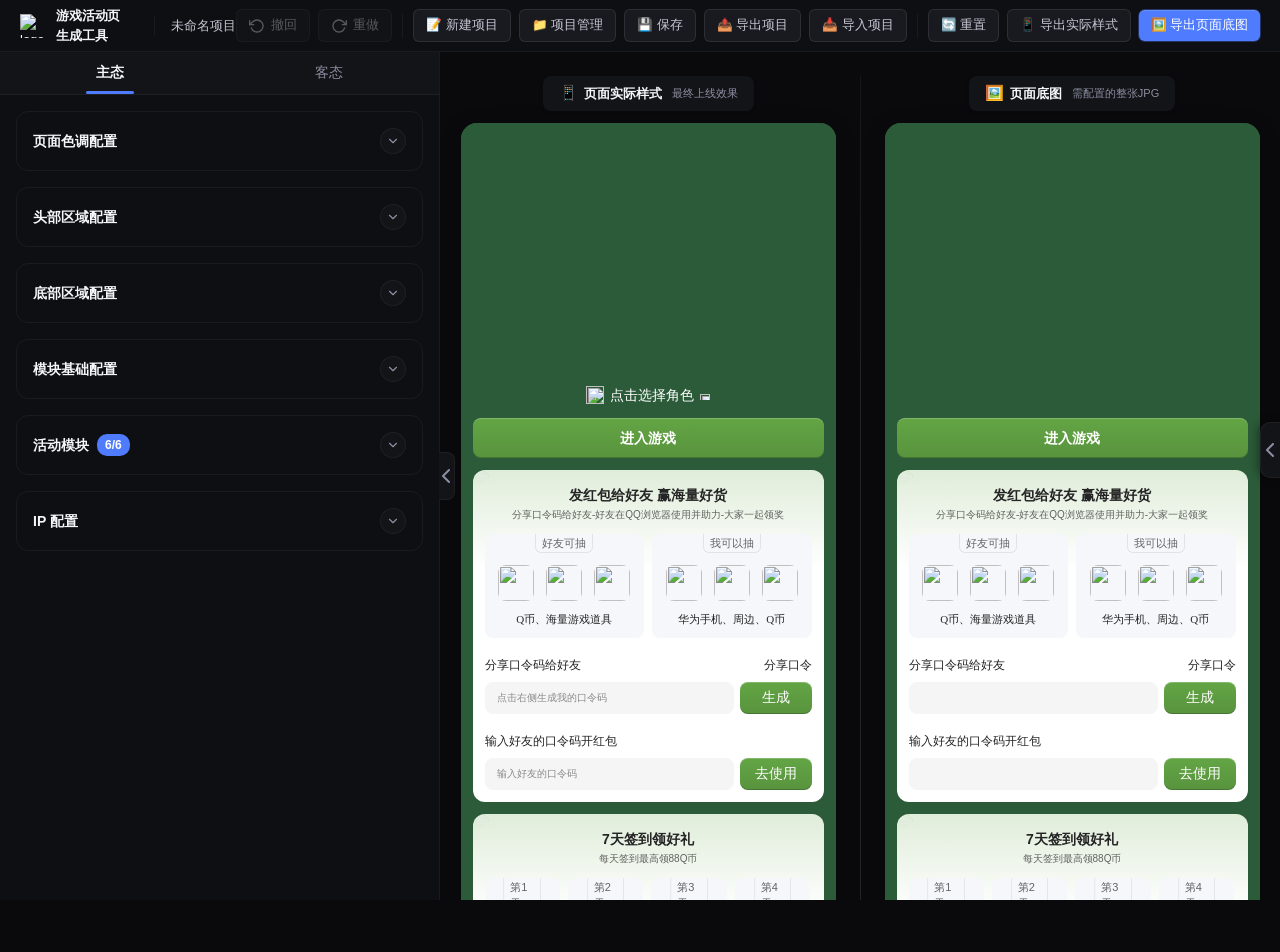
==== game-activity-page-tool/index.html @ 131a1813 "Update current version" ====
<!DOCTYPE html>
<html lang="zh-CN">
<head>
    <meta charset="UTF-8">
    <meta name="viewport" content="width=device-width, initial-scale=1.0">
    <!-- 禁止浏览器缓存 HTML，确保用户始终拿到最新版本 -->
    <meta http-equiv="Cache-Control" content="no-cache, no-store, must-revalidate">
    <meta http-equiv="Pragma" content="no-cache">
    <meta http-equiv="Expires" content="0">
    <title>游戏活动页生成工具</title>
    <script src="https://cdn.jsdelivr.net/npm/html2canvas@1.4.1/dist/html2canvas.min.js"></script>
    <script src="https://cdn.jsdelivr.net/npm/html-to-image@1.11.11/dist/html-to-image.js"></script>
    <style>
        :root {
            /* === SaaS Dark Admin (同 shenhe tool) === */
            --primary: #4F7CFF;
            --primary-dark: #4F7CFF;
            --primary-hover: #6B92FF;
            --primary-soft: rgba(79, 124, 255, 0.14);
            --primary-ring: rgba(79, 124, 255, 0.35);

            --bg-page: #0A0A0C;
            --bg-panel: #0E0F12;
            --bg-elev-1: #131418;
            --bg-elev-2: #191A20;
            --bg-page-inner: #0A0A0C;

            --border: rgba(255, 255, 255, 0.05);
            --border-strong: rgba(255, 255, 255, 0.09);

            --text-1: #F5F6FA;
            --text-2: #C5C7D3;
            --text-3: #8B8FA1;
            --text-4: #5B5F71;

            --card-bg: #F6F7FA;
            --header-h: 52px;
            --radius-card: 24px;
            --radius-btn: 6px;
            --radius-item: 8px;

            --danger: #F05D5D;
            --danger-soft: rgba(240, 93, 93, 0.12);
            --success: #3DCB7E;
            --success-soft: rgba(61, 203, 126, 0.12);

            --font-sans: "PingFang SC", -apple-system, BlinkMacSystemFont, "SF Pro SC", "Microsoft YaHei", sans-serif;
            --font-mono: "JetBrains Mono", "SF Mono", Menlo, monospace;

            /* 按钮通用双层内阴影（顶部高光 + 底部暗影，来自 Figma 设计规范） */
            --btn-inset-shadow: inset 0 2px 2px rgba(255,255,255,0.20), inset 0 -2px 2px rgba(0,0,0,0.20);

            color-scheme: dark;
        }
        * { margin:0; padding:0; box-sizing:border-box; }
        body {
            font-family: var(--font-sans);
            background: var(--bg-page);
            color: var(--text-1);
            overflow: hidden;
            height: 100vh;
            font-size: 13px;
            line-height: 1.5;
            -webkit-font-smoothing: antialiased;
            -moz-osx-font-smoothing: grayscale;
            font-feature-settings: "cv02","cv03","cv04","cv11";
        }

        /* ===== Header ===== */
        .header {
            height: var(--header-h);
            background: var(--bg-panel);
            border-bottom: 1px solid var(--border);
            display: flex; align-items: center; justify-content: space-between;
            padding: 0 20px;
            position: fixed; top:0; left:0; right:0; z-index:100;
        }
        .header-left { display:flex; align-items:center; gap:12px; }
        .header-logo {
            width:24px; height:24px;
            display:flex; align-items:center; justify-content:center;
        }
        .header-logo img { width:100%; height:100%; display:block; object-fit:contain; }
        .header-title { font-size:13px; font-weight:600; letter-spacing:-0.01em; }
        .header-right { display:flex; align-items:center; gap:8px; }
        .header-divider {
            width:1px; height:24px; background:var(--border); margin:0 2px;
        }
        .btn-icon svg { flex-shrink:0; }
        .btn:disabled, .btn[disabled] {
            opacity:.4; cursor:not-allowed; pointer-events:none;
        }

        .btn {
            display:inline-flex; align-items:center; justify-content:center; gap:6px;
            padding:7px 12px; border:none; border-radius:var(--radius-btn);
            font-size:12.5px; font-weight:500; cursor:pointer;
            transition: all .1s ease; font-family: inherit; white-space:nowrap;
        }
        .btn-outline {
            background:var(--bg-elev-2); border:1px solid var(--border-strong); color:var(--text-2);
        }
        .btn-outline:hover { border-color:rgba(255,255,255,0.15); color:var(--text-1); background:#1F2028; }
        .btn-primary {
            background:var(--primary); color:#fff;
            box-shadow: inset 0 1px 0 rgba(255,255,255,0.15), 0 0 0 1px var(--primary-ring);
        }
        .btn-primary:hover { background:var(--primary-hover); }
        .btn-primary:disabled { opacity:.5; cursor:not-allowed; }
        .btn-sm { padding:4px 10px; font-size:12px; }
        .btn-danger-text {
            background:none; border:none; color:var(--danger); cursor:pointer;
            padding:4px 8px; border-radius:4px; font-size:18px; line-height:1;
        }
        .btn-danger-text:hover { background:#fef0f0; }

        /* ===== 活动页按钮内阴影统一由 JS getBtnStyle(pc, h) 注入（按高度等比缩放） ===== */

        /* ===== Layout ===== */
        .main {
            display:flex;
            height: calc(100vh - var(--header-h));
            margin-top: var(--header-h);
        }

        /* ===== Left Panel ===== */
        .panel-left {
            width:440px; min-width:440px;
            background:var(--bg-panel);
            border-right:1px solid var(--border);
            overflow:visible; padding:0;
            display:flex; flex-direction:column;
            transition: width .3s ease, min-width .3s ease, opacity .3s ease;
            position: relative;
        }
        .panel-left.collapsed {
            width:0; min-width:0;
            overflow:hidden; opacity:0;
            border-right:none;
            padding:0;
        }
        .panel-left-toggle {
            position:absolute;
            top:50%;
            right:-16px;
            transform:translateY(-50%);
            width:16px; height:48px;
            background:var(--bg-elev-1);
            border:1px solid var(--border);
            border-left:none;
            border-radius:0 8px 8px 0;
            cursor:pointer;
            display:flex; align-items:center; justify-content:center;
            z-index:10;
            color:var(--text-3);
            font-size:12px;
            transition: all .2s;
            padding:0;
        }
        .panel-left-toggle:hover {
            background:var(--primary);
            color:#fff;
            border-color:var(--primary);
        }
        .panel-left-toggle svg {
            transition: transform .3s ease;
        }
        .panel-left-toggle-float {
            display:none;
            position:fixed;
            top:50%;
            left:0;
            transform:translateY(-50%);
            width:20px; height:56px;
            background:var(--bg-elev-1);
            border:1px solid var(--border);
            border-left:none;
            border-radius:0 10px 10px 0;
            cursor:pointer;
            align-items:center; justify-content:center;
            z-index:100;
            color:var(--text-3);
            font-size:13px;
            box-shadow: 2px 0 8px rgba(0,0,0,0.4);
            transition: all .2s;
            padding:0;
        }
        .panel-left-toggle-float:hover {
            background:var(--primary);
            color:#fff;
            border-color:var(--primary);
            width:24px;
        }


        .panel-left-body {
            padding:16px; display:flex; flex-direction:column; gap:16px;
            flex:1; overflow-y:auto;
        }

        /* ===== View Tab Bar (主态/客态切换) ===== */
        .view-tab-bar {
            display:flex;
            border-bottom:1px solid var(--border);
            background:var(--bg-elev-1);
            flex-shrink:0;
        }
        .view-tab {
            flex:1;
            padding:12px 0;
            text-align:center;
            font-size:14px;
            font-weight:500;
            color:var(--text-3);
            cursor:pointer;
            border:none;
            background:none;
            position:relative;
            transition:color .2s;
            font-family:inherit;
        }
        .view-tab:hover { color:var(--text-2); }
        .view-tab.active {
            color:var(--text-1);
            font-weight:600;
        }
        .view-tab.active::after {
            content:'';
            position:absolute;
            bottom:0; left:50%; transform:translateX(-50%);
            width:48px; height:3px;
            background:var(--primary);
            border-radius:2px;
        }

        .section {
            border:1px solid var(--border);
            border-radius:12px; padding:16px;
        }
        .section.collapsed .section-body {
            display:none;
        }
        .section.collapsed .section-title {
            margin-bottom:0;
        }
        .section-title {
            font-size:14px; font-weight:600; margin-bottom:12px;
            display:flex; align-items:center; gap:8px;
            cursor:pointer; user-select:none;
        }

        /* 子模块（在一个 section 内分隔多个功能块） */
        .sub-block {
            padding:12px 0;
            border-top:1px dashed var(--border);
        }
        .sub-block:first-child {
            padding-top:0;
            border-top:none;
        }
        .sub-block:last-child {
            padding-bottom:0;
        }
        .sub-block-title {
            font-size:12px; font-weight:600;
            color:var(--text-2);
            margin-bottom:10px;
            letter-spacing:.02em;
        }

        .section-collapse-btn {
            margin-left:auto;
            width:26px; height:26px;
            border:1px solid var(--border);
            border-radius:50%;
            background:var(--bg-elev-1);
            display:flex; align-items:center; justify-content:center;
            cursor:pointer;
            transition: all .2s;
            flex-shrink:0;
            color:var(--text-3);
            font-size:14px;
            line-height:1;
        }
        .section-collapse-btn:hover {
            border-color:var(--primary);
            color:var(--primary);
            background:var(--bg-elev-2);
        }
        .section-collapse-btn svg {
            width:14px; height:14px;
            transition: transform .2s;
            transform: rotate(180deg);
        }
        .section.collapsed .section-collapse-btn svg {
            transform: rotate(0deg);
        }
        .module-count {
            font-size:12px; background:var(--primary); color:#fff;
            padding:2px 8px; border-radius:10px;
        }

        /* Upload */
        .upload-area {
            border:2px dashed var(--border-strong); border-radius:10px;
            padding:28px; text-align:center; cursor:pointer;
            transition: all .2s; background:var(--bg-elev-1);
        }
        .upload-area:hover { border-color:var(--primary); background:var(--bg-elev-2); }
        .upload-area .upload-icon { font-size:36px; margin-bottom:8px; }
        .upload-area p { font-size:13px; color:var(--text-2); }
        .upload-area .hint { font-size:12px; color:var(--text-4); margin-top:4px; }

        .poster-preview-wrap {
            margin-top:10px; position:relative;
            border-radius:10px; overflow:hidden;
            border:1px solid var(--border);
        }
        .poster-preview-wrap canvas {
            display:block; width:100%; border-radius:10px;
            cursor:default;
        }
        .poster-preview-wrap canvas:active {
            cursor:default;
        }
        .poster-preview-wrap canvas.no-drag {
            cursor:default;
        }
        .poster-preview-actions {
            position:absolute; top:8px; right:8px;
            display:flex; gap:6px;
            z-index:2;
        }
        .poster-preview-actions button {
            width:28px; height:28px; border-radius:50%;
            border:none; cursor:pointer;
            display:flex; align-items:center; justify-content:center;
            font-size:14px; background:rgba(0,0,0,0.5); color:#fff;
            transition: background .2s;
        }
        .poster-preview-actions button:hover { background:rgba(0,0,0,0.7); }
        .poster-info-bar {
            display:flex; align-items:center; gap:8px;
            margin-top:8px; padding:6px 0;
        }
        .poster-info-bar .poster-name {
            flex:1; font-size:12px; color:var(--text-2);
            white-space:nowrap; overflow:hidden; text-overflow:ellipsis;
        }
        .poster-info-bar .poster-size {
            font-size:11px; color:var(--text-3); flex-shrink:0;
        }
        .poster-drag-hint {
            text-align:center; font-size:12px; color:var(--primary-dark);
            margin-top:8px; padding:6px 12px;
            display:flex; align-items:center; justify-content:center; gap:6px;
            background:var(--bg-elev-2);
            border:1px solid var(--border);
            border-radius:8px;
        }
        .poster-drag-hint .hint-icon {
            font-size:15px; opacity:0.8;
        }
        .poster-min-zoom-toast {
            position:absolute; left:50%; top:50%;
            transform:translate(-50%,-50%);
            background:rgba(0,0,0,0.65); color:#fff;
            font-size:12px; padding:6px 16px; border-radius:20px;
            pointer-events:none; z-index:10;
            opacity:0; transition:opacity .25s;
            white-space:nowrap;
        }
        .poster-min-zoom-toast.show {
            opacity:1;
        }

        /* Color */
        .color-row { display:flex; align-items:center; gap:10px; margin-bottom:10px; }
        .color-row:last-child { margin-bottom:0; }
        /* 恢复默认配色按钮 */
        .reset-color-btn {
            background:transparent; color:var(--text-3);
            border:1px solid var(--border); border-radius:6px;
            padding:4px 10px; font-size:11px; cursor:pointer;
            transition:all .15s;
        }
        .reset-color-btn:hover {
            background:var(--bg-elev-2); color:var(--text-1);
            border-color:var(--border-strong);
        }
        .color-row label { font-size:13px; color:var(--text-2); width:80px; flex-shrink:0; }
        .color-swatch {
            position:relative; width:32px; height:32px;
            border-radius:6px; overflow:hidden;
            border:1px solid var(--border); cursor:pointer; flex-shrink:0;
        }
        .color-swatch input[type="color"] {
            position:absolute; top:-4px; left:-4px;
            width:calc(100% + 8px); height:calc(100% + 8px);
            border:none; cursor:pointer;
        }
        .color-hex {
            flex:1; min-width:0; height:32px; border:1px solid var(--border);
            border-radius:6px; padding:0 10px; font-size:13px;
            color:var(--text-1); outline:none; transition: border-color .2s;
            font-family: monospace;
            background:var(--bg-elev-1);
        }
        .color-hex:focus { border-color:var(--primary); box-shadow: 0 0 0 3px var(--primary-ring); }

        /* Guest Logo Config */
        .g-logo-item {
            display:flex; align-items:center; gap:8px; padding:8px 10px;
            border:1px solid var(--border); border-radius:8px; margin-bottom:8px;
            background:var(--bg-elev-1); transition: border-color .2s;
        }
        .g-logo-item:hover { border-color:var(--primary); }
        .g-logo-item:last-child { margin-bottom:0; }
        .g-logo-thumb {
            width:60px; height:24px; object-fit:contain;
            border-radius:4px; cursor:pointer; flex-shrink:0;
        }
        .g-logo-name {
            flex:1; min-width:0; font-size:12px; color:var(--text-2);
            overflow:hidden; text-overflow:ellipsis; white-space:nowrap;
        }
        .g-logo-actions { display:flex; gap:4px; flex-shrink:0; }
        .g-logo-actions button {
            width:24px; height:24px; border:none; background:none; cursor:pointer;
            border-radius:4px; display:flex; align-items:center; justify-content:center;
            color:var(--text-3); font-size:14px; transition: background .15s, color .15s;
        }
        .g-logo-actions button:hover { background:var(--bg-elev-2); color:var(--text-1); }
        .g-logo-actions button.danger:hover { background:rgba(248,113,113,0.12); color:var(--danger); }

        /* Modules */
        .module-actions { display:flex; gap:8px; margin-bottom:12px; }
        .modules-section-list { display:flex; flex-direction:column; gap:12px; }
        .module-section {
            border:1px solid var(--border);
            border-radius:12px;
            padding:14px 16px;
            transition: box-shadow .2s, border-color .2s, opacity .2s, transform .15s;
            position:relative;
            background:var(--bg-elev-1);
        }
        .module-section:hover { border-color:var(--primary); }

        /* 预览区模块点击定位提示 */
        .preview-module-wrap {
            cursor:pointer;
            position:relative;
            transition: transform 0.25s ease, opacity 0.2s;
            border-radius:12px;
        }
        .preview-module-wrap:hover {
            transform: translateY(-2px);
        }
        .preview-module-wrap[draggable="true"] {
            cursor:grab;
        }
        .preview-module-wrap[draggable="true"]:active {
            cursor:grabbing;
        }
        .preview-module-wrap.pv-dragging {
            opacity:0.4;
            transform:scale(0.98);
        }
        .preview-module-wrap.pv-drag-over-top::before {
            content:'';
            position:absolute;
            top:-4px; left:12px; right:12px;
            height:3px;
            background:var(--primary);
            border-radius:2px;
            z-index:10;
        }
        .preview-module-wrap.pv-drag-over-bottom::after {
            content:'';
            position:absolute;
            bottom:-4px; left:12px; right:12px;
            height:3px;
            background:var(--primary);
            border-radius:2px;
            z-index:10;
        }

        /* 左侧模块高亮闪烁动画 */
        @keyframes module-highlight-flash {
            0% { box-shadow: 0 0 0 0 rgba(0,0,0,0.6); border-color: var(--primary); }
            25% { box-shadow: 0 0 12px 4px rgba(0,0,0,0.4); border-color: var(--primary); }
            50% { box-shadow: 0 0 0 0 rgba(0,0,0,0.1); border-color: var(--primary); }
            75% { box-shadow: 0 0 12px 4px rgba(0,0,0,0.4); border-color: var(--primary); }
            100% { box-shadow: 0 0 0 0 transparent; border-color: var(--border); }
        }
        .module-section.highlight-flash {
            animation: module-highlight-flash 1.2s ease-out;
        }
        .section.highlight-flash {
            animation: module-highlight-flash 1.2s ease-out;
        }
        .module-section.dragging {
            opacity:.6;
            box-shadow: 0 8px 24px rgba(0,0,0,.15);
            z-index:10;
        }
        .module-section.drag-over {
            border-color:var(--primary);
            box-shadow: 0 0 0 2px rgba(0,0,0,.2);
        }
        .module-section-header {
            display:flex; align-items:center; gap:10px;
            font-size:13px; user-select:none;
        }
        .module-drag-handle {
            cursor:grab; color:var(--text-4);
            display:flex; align-items:center; justify-content:center;
            width:20px; height:20px; flex-shrink:0;
            transition: color .2s;
        }
        .module-drag-handle:active { cursor:grabbing; }
        .module-drag-handle:hover { color:var(--text-2); }
        /* 模块操作按钮（复制/删除） */
        .module-action-btn {
            width:22px; height:22px; padding:0; flex-shrink:0;
            display:flex; align-items:center; justify-content:center;
            background:transparent; border:1px solid transparent; border-radius:4px;
            color:var(--text-3); cursor:pointer; transition:all .15s;
        }
        .module-action-btn:hover { background:var(--bg-elev-2); color:var(--text-1); border-color:var(--border-strong); }
        .module-action-btn.danger:hover { background:rgba(239, 68, 68, 0.15); color:#ef4444; border-color:rgba(239, 68, 68, 0.3); }
        .module-section-header input[type="checkbox"] { -webkit-appearance:none; appearance:none; width:16px; height:16px; border:2px solid var(--border-strong); border-radius:4px; cursor:pointer; flex-shrink:0; position:relative; background:var(--bg-elev-1); transition:all .2s; }
        .module-section-header input[type="checkbox"]:checked { background:var(--primary); border-color:var(--primary); }
        .module-section-header input[type="checkbox"]:checked::after { content:''; position:absolute; left:50%; top:45%; width:4px; height:8px; border:solid #fff; border-width:0 2px 2px 0; transform:translate(-50%,-50%) rotate(45deg); }
        .module-section-header .module-info { flex:1; min-width:0; }
        .module-section-header .module-name { font-weight:500; }
        .module-section-header .module-desc { font-size:11px; color:var(--text-3); margin-top:2px; }
        .module-detail-toggle {
            width:28px; height:28px; border:1px solid var(--border);
            border-radius:50%; background:var(--bg-elev-1); display:flex;
            align-items:center; justify-content:center; cursor:pointer;
            transition:all .2s; flex-shrink:0; color:var(--text-3);
        }
        .module-detail-toggle:hover { border-color:var(--primary); color:var(--primary); background:var(--bg-elev-2); }
        .module-detail-toggle svg { width:14px; height:14px; transition:transform .2s; }
        .module-section.detail-expanded .module-detail-toggle svg { transform:rotate(180deg); }
        .module-detail-toggle.active { border-color:var(--primary); color:var(--primary); }
        .module-detail-body {
            display:none; margin-top:12px; padding-top:12px;
            border-top:1px dashed var(--border);
        }
        .module-section.detail-expanded .module-detail-body { display:block; }
        .module-detail-body .detail-sub-section { margin-bottom:14px; }
        .module-detail-body .detail-sub-section:last-child { margin-bottom:0; }
        .module-detail-body .detail-sub-title {
            font-size:12px; font-weight:600; color:var(--text-2);
            margin-bottom:8px; display:flex; align-items:center; gap:6px;
        }
        .module-detail-body .detail-sub-title::before {
            content:''; width:3px; height:12px; border-radius:2px; background:var(--primary);
        }

        /* ===== Center Preview ===== */
        .panel-center {
            flex:1; overflow:auto; padding:24px 24px 120px;
            display:flex; justify-content:center; align-items:flex-start;
            background: var(--bg-page);
        }
        /* ===== 拖拽放置区 ===== */
        .preview-drop-zone {
            position:absolute;
            inset:0;
            z-index:20;
            display:flex;
            align-items:center;
            justify-content:center;
            background:rgba(59,130,246,0.06);
            transition: background .2s;
        }
        .preview-drop-zone.drop-active {
            background:rgba(59,130,246,0.12);
        }
        .drop-zone-inner {
            display:flex;
            flex-direction:column;
            align-items:center;
            gap:8px;
            padding:28px 48px;
            border:2px dashed rgba(59,130,246,0.4);
            border-radius:16px;
            background:rgba(59,130,246,0.08);
            transition: all .2s;
        }
        .preview-drop-zone.drop-active .drop-zone-inner {
            border-color:var(--primary);
            background:rgba(59,130,246,0.15);
            transform:scale(1.02);
        }
        .drop-zone-icon {
            width:40px;
            height:40px;
            border-radius:50%;
            background:var(--primary);
            color:#fff;
            display:flex;
            align-items:center;
            justify-content:center;
            font-size:20px;
            font-weight:600;
        }
        .drop-zone-text {
            font-size:13px;
            color:var(--primary);
            font-weight:500;
        }

        .preview-dual {
            display:flex; gap:0; align-items:flex-start;
        }
        .preview-column {
            display:flex; flex-direction:column; align-items:center;
        }
        .preview-column-label {
            font-size:13px; font-weight:600; color:var(--text-1);
            margin-bottom:12px;
            display:flex; align-items:center; gap:6px;
            padding:6px 16px;
            background:var(--bg-elev-1);
            border-radius:8px;
            box-shadow: 0 1px 4px rgba(0,0,0,0.06);
            position:sticky; top:0; z-index:10;
        }
        .preview-column-label .label-icon { font-size:15px; }
        .preview-column-label .label-sub {
            font-size:11px; color:var(--text-3); font-weight:400;
            margin-left:4px;
        }
        .preview-divider {
            width:1px;
            background: var(--border);
            align-self:stretch;
            margin:0 24px;
            min-height:200px;
            position:relative;
        }
        .preview-divider::after {
            content:''; position:absolute; top:0; bottom:0; left:0;
            width:1px;
            background: linear-gradient(180deg, transparent 0%, var(--border) 10%, var(--border) 90%, transparent 100%);
        }
        .preview-container {
            width:375px; border-radius:16px; overflow:hidden;
            box-shadow: 0 4px 24px rgba(0,0,0,0.12);
        }
        .preview-container img.poster-img { display:block; width:100%; }

        /* 底图中的占位区域（选择角色） */
        .m-role-placeholder {
            margin-bottom:8px;
        }
        .m-role-placeholder-inner {
            border:1.5px dashed rgba(255,255,255,0.35);
            border-radius:8px;
            padding:14px 12px;
            text-align:center;
            position:relative;
        }
        .m-role-placeholder-inner .ph-label {
            font-size:11px; color:rgba(255,255,255,0.5);
            display:flex; align-items:center; justify-content:center; gap:4px;
        }
        .m-role-placeholder-inner .ph-label .ph-icon {
            font-size:13px;
        }

        /* ===== Module Render Styles (based on Figma 750px -> 375px = 50%) ===== */
        .m-card {
            margin: 0 12px 12px;
            background: #fff;
            border-radius: 12px;
            overflow: hidden;
            padding: 18px 12px;
            position: relative;
        }
        .m-card::before {
            content: '';
            position: absolute;
            top: 0; left: 0; right: 0;
            height: 160px;
            background: linear-gradient(180deg, var(--m-card-gradient, rgba(45,176,178,0.20)) 0%, transparent 100%);
            border-radius: 12px 12px 0 0;
            pointer-events: none;
            z-index: 0;
        }
        .m-card > * {
            position: relative;
            z-index: 1;
        }
        .m-card-header {
            text-align:center; margin-bottom:12px;
        }
        .m-card-title {
            font-size:14px; font-weight:600; color:var(--text-1);
            font-family:PingFang SC,sans-serif;
            display:inline-flex; align-items:center; gap:6px;
        }
        .m-card-subtitle {
            font-size:10px; color:var(--text-2); margin-top:4px;
            display:flex; align-items:center; justify-content:center; gap:4px;
        }

        /* Prize grid row */
        .prize-row {
            display:flex; gap:8px; margin-bottom:8px; align-items:stretch;
        }
        .prize-box {
            flex:1;
            background: var(--card-bg);
            border-radius:8px;
            padding:10px 6px;
            padding-top:24px;
            text-align:center;
            position:relative;
            overflow:hidden;
            display:flex;
            flex-direction:column;
            justify-content:space-between;
        }
        .prize-box .tag {
            font-size:11px; color:var(--text-2);
            background: var(--card-bg);
            border-left: 1px solid rgba(0,0,0,0.08);
            border-right: 1px solid rgba(0,0,0,0.08);
            border-bottom: 1px solid rgba(0,0,0,0.08);
            border-top:none;
            border-bottom-left-radius:6px;
            border-bottom-right-radius:6px;
            padding:1px 8px;
            display:inline-block;
            position:absolute;
            top:0;
            left:50%;
            transform:translateX(-50%);
            z-index:1;
            white-space:nowrap;
        }
        .prize-box img {
            width:36px; height:36px;
            object-fit:contain;
            border-radius:8px;
            margin:4px auto;
            display:block;
        }
        .prize-box .prize-name {
            font-size:11px; color:var(--text-1);
            margin-top:4px;
        }
        .prize-box .prize-count {
            font-size:11px; color:var(--text-4);
        }

        /* Buttons in preview */
        .m-btn-primary {
            display:block;
            width:175px; height:40px;
            margin:12px auto 0;
            background: var(--primary);
            border:none;
            border-radius:8px;
            color:#fff;
            font-size:14px;
            font-weight:500;
            text-align:center;
            line-height:40px;
        }
        .m-btn-sm {
            display:inline-block;
            padding:7px 16px;
            background: var(--primary);
            border-radius:8px;
            color:#fff;
            font-size:14px;
            text-align:center;
        }
        .m-btn-disabled {
            opacity:0.3;
        }


        .task-count-input,
        .task-count-input:focus {
            box-shadow:none !important;
            outline:none !important;
            appearance:textfield !important;
            -webkit-appearance:none !important;
            -moz-appearance:textfield !important;
        }
        .task-count-input::-webkit-outer-spin-button,
        .task-count-input::-webkit-inner-spin-button {
            -webkit-appearance:none !important;
            margin:0 !important;
        }

        /* Input box style */
        .m-input-box {
            background:#F5F5F5;
            border-radius:8px;
            padding:14px;
            text-align:center;
            font-size:11px;
            color:var(--text-3);
            margin: 8px 0;
        }

        /* Divider */
        .m-divider {
            height:1px;
            background:rgba(0,0,0,0.08);
            margin:14px 0;
        }
        .m-section-label {
            display:flex; align-items:center; justify-content:center; gap:8px;
            font-size:11px; color:var(--text-1); margin:10px 0;
        }
        .m-section-label .line {
            width:16px; height:1px;
            background: rgba(0,0,0,0.44);
        }

        /* 通行证深色模块 */
        .m-card-dark {
            margin: 0 12px 12px;
            border-radius: 12px;
            overflow: hidden;
            height: 240px;
            box-sizing: border-box;
            position: relative;
        }
        .m-card-dark.m-card-dark-full {
            height: auto;
            padding-bottom: 12px;
        }
        .m-card-dark .m-card-header {
            text-align: center;
            padding-top: 18px;
            margin-bottom: 0;
        }
        .m-card-dark .m-card-title {
            font-size:14px; font-weight:600;
            font-family:PingFang SC,sans-serif;
            color: #fff;
            display:inline-flex; align-items:center; gap:6px;
        }
        .m-card-dark .m-card-subtitle {
            font-size:10px; color:rgba(255,255,255,0.60); margin-top:2px;
            display:flex; align-items:center; justify-content:center; gap:4px;
        }

        /* 通行证积分行 */
        .assist-score-row {
            display:flex; align-items:center; gap:4px;
            padding:12px 12px 0;
        }
        .assist-score-badge {
            width:14px; height:14px; position:relative; flex-shrink:0;
        }
        .assist-score-badge .assist-badge-bg {
            position:absolute; left:0; top:0; width:100%; height:100%;
        }
        .assist-score-badge .assist-badge-inner {
            position:absolute; left:10%; top:10%; width:80%; height:80%;
        }
        .assist-score-badge .assist-badge-text {
            position:absolute; left:50%; top:50%; transform:translate(-50%,-50%);
            font-size:6px; font-weight:400; font-family:MFYuanHei,PingFang SC,sans-serif;
            background:linear-gradient(180deg,rgba(255,107,0,1) 0%,rgba(255,163,25,1) 100%);
            -webkit-background-clip:text; -webkit-text-fill-color:transparent;
        }
        .assist-score-text {
            font-size:12px; color:#fff; font-family:PingFang SC,sans-serif;
        }

        /* 通行证奖品横向滚动区 */
        .assist-rewards-scroll {
            position:relative;
            padding:10px 12px 0;
            overflow:hidden;
        }
        .assist-rewards-track {
            display:flex; gap:4px;
            overflow-x:auto;
            padding-bottom:4px;
            -ms-overflow-style:none;
            scrollbar-width:none;
        }
        .assist-rewards-track::-webkit-scrollbar { display:none; }

        .assist-rewards-fade {
            position:absolute; right:12px; top:10px; bottom:4px; width:43px;
            background:linear-gradient(270deg,rgba(0,0,0,0.30) 0%,rgba(0,0,0,0) 100%);
            pointer-events:none;
        }

        /* 通行证奖品卡片 */
        .assist-reward-card {
            flex:0 0 72px; width:72px;
            background:rgba(255,255,255,0.10);
            border-radius:8px; overflow:hidden;
            display:flex; flex-direction:column; align-items:center;
            padding:8px 6px;
            box-sizing:border-box;
            position:relative;
        }
        .assist-reward-points {
            font-size:14px; font-family:PingFang SC,sans-serif;
            color:#fff; text-align:center; width:100%;
            white-space:nowrap; overflow:hidden; text-overflow:ellipsis;
        }
        .assist-reward-icon {
            width:36px; height:36px; margin:6px 0 2px;
        }
        .assist-reward-icon img {
            width:100%; height:100%; object-fit:contain;
            background:rgba(255,255,255,0.20); border-radius:8px;
        }
        .assist-reward-name {
            font-size:12px; color:#fff; text-align:center;
            width:100%; white-space:nowrap; overflow:hidden; text-overflow:ellipsis;
            margin-bottom:6px;
        }
        .assist-reward-btn {
            width:60px; height:32px;
            background:rgba(255,255,255,0.08);
            border-radius:32px;
            display:flex; align-items:center; justify-content:center;
            font-size:14px; font-family:PingFang SC,sans-serif;
        }

        /* 金色终极大礼包 */
        .assist-reward-gold {
            background:linear-gradient(135deg,#D8AC7B 0%,#FACC99 100%);
            outline:1px solid;
            outline-color:rgba(246,192,132,0.5);
            outline-offset:-1px;
        }
        .assist-reward-gold .assist-reward-icon img {
            background:rgba(255,255,255,0.20);
            border:1px solid rgba(246,192,132,0.5);
        }
        .assist-reward-gold-shine {
            position:absolute; top:-47px; left:-22px;
            width:12px; height:64px;
            transform:rotate(30deg);
            background:linear-gradient(180deg,rgba(255,255,255,0.40) 0%,rgba(255,255,255,0) 100%);
            border-radius:9999px; filter:blur(2px);
            opacity:0.9;
        }

        /* 通行证带任务模式 - 任务行区域 */
        .assist-task-section {
            padding:0 12px;
            margin-top:10px;
        }
        .assist-task-section-title {
            font-size:17px; font-weight:500; color:#fff;
            font-family:PingFang SC,sans-serif;
            margin-bottom:6px;
        }
        .assist-task-row {
            display:flex; align-items:center; justify-content:space-between;
            padding:6px 0;
        }
        .assist-task-info {
            flex:1; min-width:0;
        }
        .assist-task-name {
            font-size:14px; color:#fff; font-family:PingFang SC,sans-serif;
            white-space:nowrap; overflow:hidden; text-overflow:ellipsis;
        }
        .assist-task-reward {
            font-size:12px; color:rgba(255,255,255,0.60); margin-top:2px;
            font-family:PingFang SC,sans-serif;
        }
        .assist-task-btn {
            flex-shrink:0; margin-left:8px;
            width:76px; height:28px;
            background:rgba(255,255,255,0.08);
            border-radius:28px;
            display:flex; align-items:center; justify-content:center;
            font-size:12px; color:#fff; font-family:PingFang SC,sans-serif;
        }
        .assist-more-tasks {
            display:flex; align-items:center; justify-content:center; gap:2px;
            padding:6px 0 2px;
            font-size:12px; color:#fff; font-family:PingFang SC,sans-serif;
        }
        .assist-more-tasks svg {
            width:12px; height:12px;
        }

        /* Sign-in grid */
        .sign-grid {
            display:grid;
            grid-template-columns: repeat(4, 1fr);
            gap:8px;
        }
        .sign-grid .sign-day-big {
            grid-column: span 2;
        }
        .sign-item {
            background:var(--card-bg);
            border-radius:8px;
            padding:0 6px 8px;
            text-align:center;
            position:relative;
            overflow:hidden;
            display:flex;
            flex-direction:column;
            align-items:center;
        }
        .sign-item .day-tag {
            font-size:11px; color:var(--text-2);
            background: var(--card-bg);
            border: 1px solid rgba(0,0,0,0.08);
            border-top:none;
            border-radius: 0 0 6px 6px;
            padding:1px 8px;
            margin:0;
            line-height:15px;
        }
        .sign-item img { width:36px; height:36px; border-radius:8px; display:block; margin:2px auto; object-fit:contain; }
        .sign-item .sign-name { font-size:11px; color:var(--text-1); margin-top:2px; }

        /* Daily lottery prize grid */
        .lottery-grid {
            display:flex;
            flex-wrap:wrap;
            justify-content:center;
            gap:10px;
            padding: 12px;
            background:var(--card-bg);
            border-radius:8px;
            margin-bottom:8px;
        }
        .lottery-item {
            text-align:center;
            width: 30%;
            box-sizing:border-box;
        }
        .lottery-item img { width:36px; height:36px; border-radius:8px; display:block; margin:0 auto 4px; object-fit:contain; }
        .lottery-item .l-name { font-size:11px; color:var(--text-1); }
        .lottery-item .l-count { font-size:11px; color:var(--text-4); }

        /* Bonus daily bar */
        .daily-bar {
            display:flex; align-items:center; justify-content:space-between;
            background:var(--card-bg);
            border-radius:8px;
            padding:10px 12px;
            margin-bottom:8px;
        }
        .daily-bar span { font-size:12px; color:var(--text-1); }

        /* More benefits row */
        .benefit-row {
            display:flex; gap:10px;
        }
        .benefit-card {
            flex:1;
            background:var(--card-bg);
            border-radius:10px;
            padding:0 10px 14px;
            text-align:center;
            position:relative;
            overflow:hidden;
            display:flex;
            flex-direction:column;
            align-items:center;
        }
        .benefit-card .b-tag {
            font-size:11px; color:var(--text-2);
            background: var(--card-bg);
            border: 1px solid rgba(0,0,0,0.08);
            border-top:none;
            border-radius: 0 0 8px 8px;
            padding:2px 14px;
            display:inline-block;
            margin-bottom:12px;
        }
        .benefit-card .b-icons {
            display:flex; align-items:flex-end; justify-content:center; gap:6px;
            margin-bottom:14px;
            min-height:44px;
            padding:0 4px;
        }
        .benefit-card .b-icons img { width:44px; height:44px; border-radius:6px; object-fit:contain; }
        .benefit-card .b-btn {
            display:block;
            width:85%;
            padding:10px 0;
            border-radius:10px;
            font-size:13px;
            text-align:center;
            color:#fff;
            margin:0 auto;
        }

        /*
         * 抽奖组件模块（深色）
         * 设计稿基准：702×1046，预览区 375px
         * 缩放比 S = 375/702 = 0.5342
         * 设计稿内 padding = 24px → 24*S ≈ 13px
         * 格子 202px → 202*S ≈ 108px, gap 24px → 13px
         * 图标容器 100px → 53px, 图标 72px → 38px
         * 按钮 80px → 43px, 圆角 80 → 43
         */
        .m-card-draw {
            border-radius:13px; /* 24*S */
            margin:0 12px 12px;
            position:relative;
            overflow:hidden;
        }
        /* 标题区 - 设计稿 top:36px，标题28px，副标题20px */
        .m-card-draw .draw-header {
            text-align:center;
            padding:19px 13px 0; /* 36*S ≈ 19 */
        }
        .m-card-draw .draw-title {
            font-size:15px; /* 28*S ≈ 15 */
            font-family: PingFang SC, sans-serif;
            font-weight:600;
            color:#fff;
            display:flex;
            align-items:center;
            justify-content:center;
            gap:6px;
        }
        .m-card-draw .draw-subtitle {
            font-size:11px; /* 20*S ≈ 11 */
            font-family: PingFang SC, sans-serif;
            color:rgba(255,255,255,0.60);
            margin-top:6px; /* 12*S */
        }
        /* 信息行 - 设计稿 top:112+32=144, 图标80, 文字28/24 */
        .draw-info-row {
            display:flex; align-items:center; gap:9px; /* 16*S */
            padding:12px 13px 0; /* 间距 */
        }
        .draw-info-icon {
            width:43px; height:43px; flex-shrink:0; /* 80*S ≈ 43 */
            background:rgba(255,255,255,0.10); border-radius:9px; /* 16.84*S */
            display:flex; align-items:center; justify-content:center;
        }
        .draw-info-icon img { width:32px; height:26px; } /* 60×48 *S */
        .draw-info-right { flex:1; min-width:0; }
        .draw-guarantee {
            font-size:15px; font-weight:600; font-family:PingFang SC,sans-serif; /* 28*S ≈ 15 */
            color:#fff; line-height:1.35;
        }
        .draw-guarantee .hl { color:#FFC20D; }
        .draw-meta-row {
            display:flex; align-items:center; gap:7px;
            margin-top:3px;
        }
        .draw-remain {
            font-size:13px; color:rgba(255,255,255,0.85); font-family:PingFang SC,sans-serif; /* 24*S ≈ 13 */
        }
        .draw-sep { display:flex; align-items:center; }
        .draw-sep img { width:5px; height:10px; opacity:.6; }
        .draw-myprize {
            display:flex; align-items:center; gap:2px;
            font-size:13px; color:rgba(255,255,255,0.85); font-family:PingFang SC,sans-serif;
        }
        .draw-myprize img { width:13px; height:13px; opacity:.6; }
        /* 奖品网格 3×3 - 设计稿 654×654 区域，格子 202×202，间距 24 */
        .draw-grid {
            display:grid;
            grid-template-columns: repeat(3,1fr);
            gap:13px; /* 24*S ≈ 13 */
            padding:12px 13px 0; /* 左右 24*S */
        }
        .draw-prize-cell {
            background:rgba(255,255,255,0.10);
            border-radius:9px; /* 16*S */
            overflow:hidden;
            display:flex; flex-direction:column; align-items:center;
            padding:9px 9px 10px; /* 16*S 内边距 */
            aspect-ratio:1/1;
            box-sizing:border-box;
        }
        .draw-prize-img-wrap {
            width:53px; height:53px; /* 100*S ≈ 53 */
            background:rgba(255,255,255,0.10);
            border-radius:9px; /* 16*S */
            display:flex; align-items:center; justify-content:center;
            margin-bottom:6px;
            flex-shrink:0;
        }
        .draw-prize-img-wrap img { width:38px; height:38px; object-fit:contain; } /* 72*S ≈ 38 */
        .draw-prize-name {
            font-size:11px; font-family:PingFang SC,sans-serif; /* 22*S ≈ 12，微调到11避免溢出 */
            color:#fff; text-align:center;
            line-height:1.25;
            word-break:break-all;
            width:100%;
        }
        /* 底部双按钮 - 设计稿 315×80, 圆角80, 文字28, gap=24 */
        .draw-btn-row {
            display:flex; gap:13px; /* 24*S */
            padding:12px 13px 12px; /* 底部padding=12px，与任务列表间距24px设计稿÷2 */
        }
        .draw-btn {
            flex:1; height:43px; /* 80*S ≈ 43 */
            background:linear-gradient(0deg,var(--primary,#000000) 0%,var(--primary,#000000) 100%);
            border-radius:43px; border:none; cursor:pointer; /* 80*S 全圆 */
            font-size:15px; font-family:PingFang SC,sans-serif; font-weight:400; /* 28*S */
            color:#fff;
            display:flex; align-items:center; justify-content:center;
        }
        /* 抽奖任务列表 - 设计稿 654×256 区域，每条 654×64，间距32 */
        .draw-task-list {
            padding:0 13px 16px; /* 左右24*S，顶部间距由btn-row的padding-bottom控制 */
            display:flex; flex-direction:column; gap:17px; /* 32*S ≈ 17 */
        }
        .draw-task-item {
            display:flex; align-items:center; gap:13px; /* 88-64=24 → 24*S ≈ 13 */
        }
        .draw-task-icon {
            width:34px; height:34px; flex-shrink:0; /* 64*S ≈ 34 */
            background:rgba(255,255,255,0.10);
            border-radius:9px; /* 16*S */
            display:flex; align-items:center; justify-content:center;
            overflow:hidden;
        }
        .draw-task-icon img { width:26px; height:26px; object-fit:contain; } /* 48*S ≈ 26 */
        .draw-task-info { flex:1; min-width:0; }
        .draw-task-title {
            font-size:13px; font-family:PingFang SC,sans-serif; font-weight:400; /* 24*S ≈ 13 */
            color:#fff; line-height:1.3;
        }
        .draw-task-subtitle {
            font-size:12px; font-family:PingFang SC,sans-serif; font-weight:400; /* 22*S ≈ 12 */
            color:#fff; line-height:1.3; margin-top:2px;
        }
        .draw-task-btn {
            width:64px; height:34px; flex-shrink:0; /* 120*S ≈ 64, 64*S ≈ 34 */
            background:var(--primary,#000000);
            border-radius:9px; border:none; cursor:pointer; /* 16*S */
            font-size:15px; font-family:PingFang SC,sans-serif; font-weight:400; /* 28*S */
            color:#fff;
            display:flex; align-items:center; justify-content:center;
        }

        /* ===== 充值返利模块 - 设计稿 702×812, 缩放后 375×434 ===== */
        /*
         * 充值返利模块
         * 设计稿基准：702×812，预览区 375px
         * 缩放比 S = 375/702 = 0.5342
         * padding = 24*S ≈ 13px
         */
        /*
         * 充值返利模块
         * 设计稿基准：702×812
         * 预览区 375px，左右 margin 12px → 内容宽 351px
         * 缩放比 S = 351/702 = 0.5
         */
        .m-recharge {
            background:#065A5C;
            border-radius:12px; /* 24*S=12 */
            margin:0 12px 12px; /* 与其他模块卡片一致 */
            min-height:406px; /* 812*S=406 */
            padding:18px 12px 0; /* 36*S=18, 24*S=12 */
            overflow:hidden;
            box-sizing:border-box;
            display:flex;
            flex-direction:column;
        }
        .recharge-body {
            display:flex;
            flex-direction:column;
        }
        .recharge-body img {
            display:block;
            width:100%;
            height:auto;
        }
        .recharge-header {
            text-align:center;
            padding-bottom:0;
            margin-bottom:0;
        }
        .recharge-title-row {
            display:flex; align-items:center; justify-content:center; gap:8px;
            margin-bottom:6px;
        }
        .recharge-title {
            font-size:15px; /* 28*S */
            font-family:PingFang SC,sans-serif;
            font-weight:600;
            color:#fff;
            background:linear-gradient(180deg, #fff 0%, #fff 100%);
            -webkit-background-clip:text;
            background-clip:text;
        }
        .recharge-subtitle {
            font-size:10px; /* 20*S=10 */
            font-family:PingFang SC,sans-serif;
            font-weight:400;
            color:rgba(255,255,255,0.60);
            margin-bottom:0;
        }

        /* Footer nav */
        .footer-section {
            display:flex; flex-direction:column; align-items:center;
            padding:24px 0 32px;
        }
        .footer-logo {
            width:122px; height:auto; margin-bottom:12px;
        }
        .footer-nav {
            display:flex; align-items:center; justify-content:center; gap:24px;
            padding:0;
        }
        .footer-nav a {
            font-size:12px; color:#fff; text-decoration:none; opacity:.85;
        }

        /* ===== Guest View (客态) Module Styles ===== */
        .g-card {
            margin: 0 12px 12px;
            background: #fff;
            border-radius: 12px;
            overflow: hidden;
            position: relative;
        }
        .g-card::before {
            content: '';
            position: absolute;
            top: 0; left: 0; right: 0;
            height: 160px;
            background: linear-gradient(180deg, var(--m-card-gradient, rgba(45,176,178,0.20)) 0%, transparent 100%);
            border-radius: 12px 12px 0 0;
            pointer-events: none;
            z-index: 0;
        }
        .g-card > * {
            position: relative;
            z-index: 1;
        }
        /* 回归卡片 */
        .g-return-card {
            padding:27px 12px 18px;
            display:flex; gap:8px;
        }
        .g-return-left {
            flex:1; display:flex; flex-direction:column; justify-content:center;
        }
        .g-return-left .g-title {
            font-size:12px; font-weight:500; color:#242424; line-height:1.5;
        }
        .g-return-right {
            width:159px; height:125px;
            background:#F6F7FA; border-radius:8px;
            display:flex; flex-direction:column; align-items:center;
            overflow:hidden; position:relative;
        }
        .g-return-right .g-tag {
            font-size:11px; color:rgba(0,0,0,0.6);
            background:#F6F7FA;
            border:1px solid rgba(0,0,0,0.08); border-top:none;
            border-radius:0 0 6px 6px;
            padding:1px 6px;
        }
        .g-return-right .g-prize-img {
            width:40px; height:28px; object-fit:contain; margin-top:8px;
        }
        .g-return-right .g-action-btn {
            width:100px; height:32px; line-height:32px;
            border-radius:8px; text-align:center;
            font-size:14px; color:#fff; margin-top:8px;
        }
        .g-return-left .g-deco-img {
            position:absolute; left:0; bottom:0;
            width:150px; height:auto;
        }
        /* 红包开奖卡片 */
        .g-redpacket-card {
            padding:18px; /* 设计稿36px */
        }
        .g-redpacket-header {
            text-align:center; margin-bottom:12px;
        }
        .g-redpacket-header .g-title {
            font-size:14px; font-weight:600; color:#242424;
            display:flex; align-items:center; justify-content:center; gap:4px;
        }
        .g-redpacket-header .g-subtitle {
            font-size:10px; color:rgba(0,0,0,0.6); margin-top:4px;
        }
        .g-lottery-area {
            width:120px; height:159px;
            margin:12px auto;
            background:#DE3535; border-radius:12px;
            display:flex; align-items:center; justify-content:center;
            position:relative; overflow:hidden;
        }
        .g-lottery-area .g-circle {
            width:226px; height:226px;
            border-radius:50%;
            position:absolute;
        }
        .g-lottery-area .g-coin-circle {
            width:50px; height:50px;
            background:#FFCA91; border-radius:50%;
            position:absolute; left:35px; top:72px;
        }
        .g-lottery-info {
            display:flex; justify-content:space-between;
            font-size:11px; color:#242424;
            padding:0 12px;
            margin-top:10px;
            width:100%; box-sizing:border-box;
        }
        .g-lottery-btns {
            display:flex; gap:8px;
            padding:0 12px; margin-top:10px;
        }
        .g-lottery-btns .g-btn {
            flex:1; height:40px; line-height:40px;
            text-align:center; border-radius:8px;
            font-size:14px; color:#fff;
        }
        /* 发红包卡片 */
        .g-send-card {
            padding:18px 12px 20px;
        }
        .g-send-header {
            text-align:center; margin-bottom:12px;
        }
        .g-send-header .g-title {
            font-size:14px; font-weight:600; color:#242424;
            display:flex; align-items:center; justify-content:center; gap:4px;
        }
        .g-send-header .g-subtitle {
            font-size:10px; color:rgba(0,0,0,0.6); margin-top:4px; text-align:center;
        }
        .g-prize-row {
            display:flex; gap:8px; margin:10px 0;
        }
        .g-prize-box {
            flex:1; background:#F6F7FA; border-radius:8px;
            padding:24px 6px 10px; overflow:hidden; position:relative;
            text-align:center;
        }
        .g-prize-box .g-tag {
            position:absolute; top:0; left:50%; transform:translateX(-50%);
            font-size:11px; color:rgba(0,0,0,0.6);
            background:#F6F7FA;
            border:1px solid rgba(0,0,0,0.08); border-top:none;
            border-radius:0 0 6px 6px;
            padding:1px 6px;
            white-space:nowrap;
        }
        .g-prize-box .g-icons {
            display:flex; align-items:center; justify-content:center; gap:4px;
            margin:6px 0; min-height:36px;
        }
        .g-prize-box .g-icons img {
            width:36px; height:36px; border-radius:4px; object-fit:contain;
        }
        .g-prize-box .g-name {
            font-size:11px; color:#242424;
        }
        .g-send-btn {
            height:40px; line-height:40px;
            text-align:center; border-radius:8px;
            font-size:14px; color:#fff;
            margin:12px 12px 0;
        }

        /* ===== Editable Text on Canvas ===== */
        .editable-text {
            cursor:text;
            outline:none;
            border:0;
            border-radius:3px;
            padding:0;
            margin:0;
            min-width:1em;
            max-width:100%;
            display:inline-block;
            vertical-align:baseline;
            line-height:inherit;
            box-sizing:border-box;
            white-space:normal;
            overflow-wrap:anywhere;
            word-break:break-word;
            box-shadow:inset 0 0 0 0 transparent;
            transition:box-shadow .15s, background .15s;
        }
        .editable-text:hover {
            box-shadow:0 0 0 1px rgba(0,0,0,.28);
            background:rgba(0,0,0,.05);
        }
        .editable-text:focus {
            position:relative;
            z-index:50;
            box-shadow:0 0 0 1.5px var(--primary);
            background:rgba(79,124,255,.12);
        }
        .editable-text[contenteditable="true"]:empty::before {
            content:'点击编辑';
            opacity:.45;
        }
        .m-tpl-title .editable-text,
        .m-tpl-subtitle .editable-text,
        .adaptive-label-text .editable-text {
            min-width:0;
            max-width:100%;
            white-space:normal !important;
            overflow-wrap:anywhere;
            word-break:break-word;
        }
        .adaptive-label-text {
            flex:0 1 auto !important;
            width:auto !important;
            max-width:calc(100% - 48px) !important;
        }
        .m-tpl-title .editable-text {
            flex:0 1 auto;
        }
        .preview-container span:has(.editable-text) {
            min-width:0;
            max-width:100%;
            overflow:visible;
        }
        .preview-container [style*="justify-content:space-between"]:has(.editable-text) {
            align-items:flex-start !important;
            flex-wrap:wrap;
            gap:6px;
        }
        .preview-container [style*="justify-content:space-between"]:has(.editable-text) > span {
            min-width:0;
            max-width:100%;
        }
        .preview-container [style*="overflow:hidden"]:has(.editable-text:focus),
        .preview-container [style*="overflow: hidden"]:has(.editable-text:focus),
        .preview-container .m-card:has(.editable-text:focus),
        .preview-container .m-card-dark:has(.editable-text:focus),
        .preview-container .m-card-draw:has(.editable-text:focus),
        .preview-container .preview-module-wrap:has(.editable-text:focus) {
            overflow:visible !important;
        }

        /* ===== 集卡模块 - 奖励组管理 ===== */
        .skin-group-card {
            border:1px solid var(--border);
            border-radius:10px;
            padding:12px;
            margin-bottom:10px;
            background:var(--bg-elev-1);
            transition: border-color .2s;
        }
        .skin-group-card:hover { border-color:var(--primary); }
        .skin-group-header {
            display:flex; align-items:center; gap:8px;
            margin-bottom:10px;
        }
        .skin-group-header .group-idx {
            font-size:11px; font-weight:600;
            background:var(--primary); color:#fff;
            border-radius:50%; width:20px; height:20px;
            display:flex; align-items:center; justify-content:center;
            flex-shrink:0;
        }
        .skin-group-header .group-label-input {
            flex:1; min-width:0; height:28px;
            border:1px solid var(--border); border-radius:6px;
            padding:0 8px; font-size:12px;
            outline:none; transition: border-color .2s;
            font-family: inherit;
        }
        .skin-group-header .group-label-input:focus { border-color:var(--primary); }
        .skin-group-header .group-delete-btn {
            background:none; border:none; color:var(--danger); cursor:pointer;
            padding:2px 6px; border-radius:4px; font-size:16px; line-height:1;
            flex-shrink:0;
        }
        .skin-group-header .group-delete-btn:hover { background:#fef0f0; }
        .skin-group-row-label {
            font-size:11px; color:var(--text-3); margin-bottom:4px; margin-top:6px;
        }
        .skin-group-row-label:first-of-type { margin-top:0; }
        .skin-group-btn-row {
            margin-top:8px;
        }
        .skin-group-btn-row label {
            font-size:11px; color:var(--text-3); display:block; margin-bottom:4px;
        }
        .skin-group-btn-input {
            width:100%; height:28px;
            border:1px solid var(--border); border-radius:6px;
            padding:0 8px; font-size:12px;
            outline:none; transition: border-color .2s;
            font-family: inherit;
        }
        .skin-group-btn-input:focus { border-color:var(--primary); }
        .skin-reward-grid {
            display:grid;
            grid-template-columns: repeat(4, 1fr);
            gap:6px;
        }
        .skin-reward-item {
            position:relative;
            border:1.5px dashed var(--border);
            border-radius:8px;
            padding:4px;
            text-align:center;
            background:var(--bg-elev-1);
            display:flex;
            flex-direction:column;
            align-items:center;
            gap:2px;
            transition: border-color .2s;
        }
        .skin-reward-item:hover { border-color:var(--primary); }
        .skin-reward-item .reward-img-wrap {
            width:36px; height:36px;
            border-radius:6px;
            overflow:hidden;
            cursor:pointer;
            background:var(--bg-elev-2);
            display:flex; align-items:center; justify-content:center;
            position:relative;
        }
        .skin-reward-item .reward-img-wrap img {
            width:100%; height:100%; object-fit:contain;
        }
        .skin-reward-item .reward-img-wrap .img-overlay {
            position:absolute; top:0; left:0; right:0; bottom:0;
            background:rgba(0,0,0,0.3); opacity:0;
            display:flex; align-items:center; justify-content:center;
            transition: opacity .2s;
            color:#fff; font-size:12px;
            border-radius:6px;
        }
        .skin-reward-item .reward-img-wrap:hover .img-overlay { opacity:1; }
        .skin-reward-item input {
            width:100%; border:1px solid var(--border); border-radius:4px;
            padding:1px 4px; font-size:10px; text-align:center;
            outline:none; font-family:inherit;
        }
        .skin-reward-item input:focus { border-color:var(--primary); }
        .skin-reward-item .reward-delete {
            position:absolute; top:-4px; right:-4px;
            width:16px; height:16px; border-radius:50%;
            background:var(--danger); color:#fff; border:none;
            font-size:10px; line-height:1;
            cursor:pointer; display:none;
            align-items:center; justify-content:center;
            z-index:2;
        }
        .skin-reward-item:hover .reward-delete { display:flex; }
        .skin-reward-add {
            border:1.5px dashed var(--border);
            border-radius:8px;
            padding:4px;
            text-align:center;
            background:var(--bg-elev-1);
            display:flex;
            flex-direction:column;
            align-items:center;
            justify-content:center;
            cursor:pointer;
            transition: border-color .2s, background .2s;
            min-height:60px;
        }
        .skin-reward-add:hover { border-color:var(--primary); background:var(--bg-elev-2); }
        .skin-reward-add .add-icon { font-size:18px; color:var(--text-4); }
        .skin-reward-add .add-text { font-size:10px; color:var(--text-4); }

        /* 集卡模块预览 - 奖励网格 */
        .skin-rewards-grid {
            display: flex;
            flex-wrap: wrap;
            justify-content: center;
            gap: 8px;
            padding: 12px;
            background: var(--card-bg);
            border-radius: 8px;
            margin-bottom: 8px;
        }
        .skin-reward-preview {
            width: calc(25% - 6px);
            min-width: 60px;
            box-sizing: border-box;
            text-align: center;
        }
        .skin-reward-preview img {
            width: 36px; height: 36px;
            border-radius: 8px;
            display: block;
            margin: 0 auto 4px;
            object-fit: contain;
        }
        .skin-reward-preview .rw-name {
            font-size: 11px; color: var(--text-1);
        }
        .skin-reward-preview .rw-unit {
            font-size: 11px; color: var(--text-1);
        }

        /* ===== 集卡模块 - 任务条管理 ===== */
        .skin-task-card {
            border:1px solid var(--border);
            border-radius:10px;
            padding:10px 12px;
            margin-bottom:8px;
            background:var(--bg-elev-1);
            display:flex;
            align-items:center;
            gap:8px;
            transition: border-color .2s;
        }
        .skin-task-card:hover { border-color:var(--primary); }
        .skin-task-idx {
            font-size:11px; font-weight:600;
            background:var(--primary); color:#fff;
            border-radius:50%; width:20px; height:20px;
            display:flex; align-items:center; justify-content:center;
            flex-shrink:0;
        }
        .skin-task-img-wrap {
            width:36px; height:36px;
            border-radius:8px;
            overflow:hidden;
            cursor:pointer;
            background:var(--bg-elev-2);
            display:flex; align-items:center; justify-content:center;
            position:relative;
            flex-shrink:0;
        }
        .skin-task-img-wrap img {
            width:100%; height:100%; object-fit:contain;
        }
        .skin-task-img-wrap .img-overlay {
            position:absolute; top:0; left:0; right:0; bottom:0;
            background:rgba(0,0,0,0.3); opacity:0;
            display:flex; align-items:center; justify-content:center;
            transition: opacity .2s;
            color:#fff; font-size:10px;
            border-radius:8px;
        }
        .skin-task-img-wrap:hover .img-overlay { opacity:1; }
        .skin-task-inputs {
            flex:1; min-width:0;
            display:flex; flex-direction:column; gap:4px;
        }
        .skin-task-inputs input {
            width:100%; height:26px;
            border:1px solid var(--border); border-radius:6px;
            padding:0 8px; font-size:11px;
            outline:none; font-family:inherit;
            transition: border-color .2s;
        }
        .skin-task-inputs input:focus { border-color:var(--primary); }
        .skin-task-delete {
            background:none; border:none; color:var(--danger); cursor:pointer;
            padding:2px 6px; border-radius:4px; font-size:14px; line-height:1;
            flex-shrink:0;
        }
        .skin-task-delete:hover { background:#fef0f0; }

        /* 集卡模块预览 - 任务条 */
        .skin-task-bar {
            display: flex;
            align-items: center;
            gap: 12px;
            background: #F6F7FA;
            border-radius: 8px;
            padding: 12px;
            margin-bottom: 8px;
        }
        .skin-task-bar:last-child {
            margin-bottom: 0;
        }
        .skin-task-bar .task-icon {
            width: 32px; height: 32px;
            border-radius: 8px;
            object-fit: contain;
            flex-shrink: 0;
        }
        .skin-task-bar .task-text {
            flex: 1;
            font-size: 12px;
            color: var(--text-1);
            min-width: 0;
            overflow: hidden;
            text-overflow: ellipsis;
            white-space: nowrap;
        }
        .skin-task-bar .task-btn {
            flex-shrink: 0;
            background: var(--primary, #000000);
            color: #fff;
            border: none;
            border-radius: 8px;
            padding: 6px 16px;
            font-size: 14px;
            cursor: pointer;
            font-family: inherit;
        }

        /* ===== 口令码模块图标上传区域 ===== */
        .icon-upload-grid {
            display:flex;
            flex-wrap:wrap;
            gap:12px; /* 24px @2x */
        }
        .icon-upload-item {
            position:relative;
            border:1.5px dashed var(--border);
            border-radius:6px;
            padding:4px;
            box-sizing:border-box;
            text-align:center;
            cursor:pointer;
            transition: all .2s;
            background:var(--bg-elev-1);
            width:36px;   /* 72px @2x */
            height:36px;  /* 72px @2x */
            flex-shrink:0;
            display:flex;
            flex-direction:column;
            align-items:center;
            justify-content:center;
            overflow:visible;
        }
        .icon-upload-item:hover {
            border-color:var(--primary);
            background:var(--bg-elev-2);
        }
        .icon-upload-item img {
            width:100%;
            height:100%;
            object-fit:contain;
            border-radius:4px;
        }
        .icon-upload-item .upload-placeholder {
            font-size:20px;
            color:var(--text-4);
            line-height:1;
        }
        .icon-upload-item .upload-label {
            font-size:10px;
            color:var(--text-4);
            margin-top:2px;
        }
        .icon-group-label {
            font-size:12px;
            color:var(--text-2);
            font-weight:500;
            margin-bottom:6px;
            margin-top:10px;
        }
        .icon-group-label:first-child { margin-top:0; }

        /* Role Entry - 选择角色 + 进入游戏 */
        .m-role-entry {
            padding:0;
            margin-bottom:12px;
        }
        .m-role-select {
            padding:0 12px;
            display:flex; align-items:center; justify-content:center; gap:6px;
            cursor:pointer;
        }
        .m-role-select .role-icon {
            width:18px; height:18px;
            display:flex; align-items:center; justify-content:center;
            position:relative;
        }
        .m-role-select .role-icon img {
            width:100%; height:100%;
        }
        .m-role-select .role-text {
            font-size:14px; color:#fff;
        }
        .m-role-select .role-arrow {
            width:10px; height:10px;
            display:flex; align-items:center; justify-content:center;
        }
        .m-role-select .role-arrow img {
            width:100%; height:100%;
        }
        .m-role-enter-btn {
            display:block;
            width:100%; max-width:351px; /* 设计稿702px */
            height:40px; line-height:40px;
            margin:0 auto; /* 间距由外层 modules-wrap 的 flex gap 统一控制 */
            background: var(--primary);
            border:none;
            border-radius:8px;
            color:#fff;
            font-size:14px;
            font-weight:600;
            text-align:center;
        }


        /* ===== Slice Bubble (hover 2s on preview buttons) ===== */
        .slice-bubble {
            position:absolute;
            background:var(--bg-elev-1);
            border:1px solid var(--border);
            border-radius:10px;
            box-shadow: 0 4px 16px rgba(0,0,0,0.14);
            padding:10px 14px;
            z-index:999;
            white-space:nowrap;
            animation: fadeIn .15s ease;
        }
        .slice-bubble::before {
            content:'';
            position:absolute; top:50%; left:-6px;
            transform:translateY(-50%) rotate(45deg);
            width:10px; height:10px;
            background:var(--bg-elev-1);
            border-left:1px solid var(--border);
            border-bottom:1px solid var(--border);
        }
        .slice-bubble-text {
            font-size:12px; color:var(--text-2);
        }
        .slice-bubble-btns {
            display:flex; gap:6px;
        }
        .slice-bubble-btns button {
            padding:4px 12px;
            border-radius:6px;
            border:1px solid var(--border);
            background:var(--bg-elev-1);
            cursor:pointer;
            font-size:12px;
            transition: all .15s;
        }
        .slice-bubble-btns .slice-yes {
            background:var(--primary); color:#fff; border-color:var(--primary);
        }
        .slice-bubble-btns .slice-yes:hover { opacity:.85; }
        .slice-bubble-btns .slice-no:hover { background:var(--bg-elev-2); }
        .slice-bubble-extra {
            display:flex; align-items:center; gap:5px;
            padding-top:6px;
            border-top:1px solid var(--bg-elev-2);
            margin-top:2px;
        }
        .slice-bubble-extra label {
            display:flex; align-items:center; gap:4px;
            font-size:11px; color:var(--text-2);
            cursor:pointer;
            user-select:none;
            white-space:nowrap;
        }
        .slice-bubble-extra input[type="checkbox"] {
            -webkit-appearance:none;
            appearance:none;
            width:14px; height:14px;
            border:1.5px solid var(--border-strong);
            border-radius:3px;
            cursor:pointer;
            margin:0;
            position:relative;
            background:var(--bg-elev-1);
            transition:all .15s;
        }
        .slice-bubble-extra input[type="checkbox"]:checked {
            background:var(--primary);
            border-color:var(--primary);
        }
        .slice-bubble-extra input[type="checkbox"]:checked::after {
            content:'';
            position:absolute;
            left:50%; top:45%;
            width:4px; height:8px;
            border:solid #fff;
            border-width:0 2px 2px 0;
            transform:translate(-50%,-50%) rotate(45deg);
        }
        .slice-item-badge {
            position:absolute; top:4px; right:4px;
            background:rgba(179,179,179,0.85);
            color:#fff;
            font-size:9px;
            padding:1px 5px;
            border-radius:3px;
            line-height:1.4;
        }

        /* ===== Right Slice Panel ===== */
        .panel-right {
            width:280px; min-width:280px;
            background:var(--bg-elev-1);
            border-left:1px solid var(--border);
            display:flex; flex-direction:column;
            overflow:visible;
            transition: width .3s ease, min-width .3s ease, opacity .3s ease;
            position:relative;
        }
        .panel-right.collapsed {
            width:0; min-width:0; opacity:0;
            border-left:none; overflow:hidden;
        }
        .panel-right-header {
            padding:14px 16px 10px;
            border-bottom:1px solid var(--border);
            display:flex; align-items:center; justify-content:space-between;
            flex-shrink:0;
        }
        .panel-right-header h4 {
            font-size:14px; font-weight:600; color:var(--text-1);
            display:flex; align-items:center; gap:6px;
            margin:0;
        }
        .panel-right-header .slice-count {
            font-size:11px; color:#fff; background:var(--primary);
            padding:1px 7px; border-radius:10px; font-weight:500;
        }
        .panel-right-toggle {
            position:absolute;
            top:50%;
            left:-16px;
            transform:translateY(-50%);
            width:16px; height:48px;
            background:var(--bg-elev-1);
            border:1px solid var(--border);
            border-right:none;
            border-radius:8px 0 0 8px;
            cursor:pointer;
            display:flex; align-items:center; justify-content:center;
            z-index:10;
            color:var(--text-3);
            font-size:12px;
            transition: all .2s;
            padding:0;
        }
        .panel-right-toggle:hover {
            background:var(--primary); color:#fff; border-color:var(--primary);
        }
        .panel-right-toggle-float {
            display:none;
            position:fixed;
            top:50%;
            right:0;
            transform:translateY(-50%);
            width:20px; height:56px;
            background:var(--bg-elev-1);
            border:1px solid var(--border);
            border-right:none;
            border-radius:10px 0 0 10px;
            cursor:pointer;
            align-items:center; justify-content:center;
            z-index:100;
            color:var(--text-3);
            font-size:13px;
            box-shadow: -2px 0 8px rgba(0,0,0,0.4);
            transition: all .2s;
            padding:0;
        }
        .panel-right-toggle-float:hover {
            background:var(--primary); color:#fff; border-color:var(--primary);
            width:24px;
        }
        .panel-right-body {
            flex:1; overflow-y:auto; padding:12px;
        }
        .slice-empty {
            text-align:center; padding:40px 12px;
            color:var(--text-3); font-size:13px;
        }
        .slice-empty-icon { font-size:36px; margin-bottom:8px; }
        .slice-list {
            display:flex; flex-direction:column; gap:8px;
        }
        .slice-item {
            border:1px solid var(--border);
            border-radius:10px;
            overflow:hidden;
            position:relative;
            transition: all .2s;
        }
        .slice-item:hover {
            border-color:var(--primary);
            box-shadow: 0 2px 8px rgba(0,0,0,0.12);
        }
        .slice-item-preview {
            width:100%;
            background:var(--bg-elev-2);
            display:flex; align-items:center; justify-content:center;
            padding:8px;
            min-height:40px;
        }
        .slice-item-preview img {
            max-width:100%; max-height:80px;
            border-radius:4px;
        }
        .slice-item-info {
            padding:6px 10px;
            display:flex; align-items:center; justify-content:space-between;
        }
        .slice-item-name {
            font-size:11px; color:var(--text-2);
            white-space:nowrap; overflow:hidden; text-overflow:ellipsis;
            max-width:150px;
        }
        .slice-item-del {
            width:22px; height:22px;
            border:none; background:transparent;
            cursor:pointer; color:var(--text-4);
            font-size:14px; border-radius:4px;
            display:flex; align-items:center; justify-content:center;
            transition: all .15s;
        }
        .slice-item-del:hover { background:#fef0f0; color:var(--danger); }
        .slice-item-actions {
            display:flex; align-items:center; gap:2px; flex-shrink:0;
        }
        .slice-item-export {
            width:24px; height:24px;
            border:1px solid var(--border);
            background:var(--bg-elev-1);
            cursor:pointer; color:var(--primary);
            font-size:14px; border-radius:6px;
            display:flex; align-items:center; justify-content:center;
            transition: all .15s;
        }
        .slice-item-export:hover { background:var(--primary); color:#fff; border-color:var(--primary); }
        .panel-right-footer {
            padding:12px 16px;
            border-top:1px solid var(--border);
            flex-shrink:0;
        }
        .slice-scale-row {
            display:flex; align-items:center; gap:6px; margin-bottom:10px;
        }
        .slice-scale-row label {
            font-size:12px; color:var(--text-2); white-space:nowrap;
        }
        .slice-scale-btn {
            padding:3px 10px;
            border:1px solid var(--border);
            border-radius:6px;
            background:var(--bg-elev-1);
            cursor:pointer;
            font-size:12px;
            color:var(--text-2);
            transition: all .15s;
        }
        .slice-scale-btn.active {
            background:var(--primary); color:#fff; border-color:var(--primary);
        }
        .slice-scale-btn:hover:not(.active) { border-color:var(--primary); color:var(--primary); }
        .slice-export-btn {
            width:100%;
            padding:8px 0;
            background:var(--primary);
            color:#fff;
            border:none;
            border-radius:8px;
            font-size:13px;
            font-weight:500;
            cursor:pointer;
            transition: all .2s;
        }
        .slice-export-btn:hover { opacity:.85; }
        .slice-export-btn:disabled { opacity:.4; cursor:not-allowed; }
        .slice-footer-hint {
            font-size:11px; color:var(--text-4);
            text-align:center;
            margin-top:8px;
        }

        /* ===== Export Overlay ===== */
        .export-overlay {
            position:fixed; top:0; left:0; right:0; bottom:0;
            background:rgba(0,0,0,.5); z-index:999;
            display:flex; align-items:center; justify-content:center;
        }
        .export-dialog {
            background:var(--bg-elev-1); border-radius:14px; padding:32px 40px;
            text-align:center; min-width:320px;
            box-shadow: 0 8px 32px rgba(0,0,0,.2);
        }
        .export-dialog h3 { font-size:16px; margin-bottom:20px; }
        .progress-wrap {
            width:100%; height:8px; background:var(--bg-elev-2);
            border-radius:4px; overflow:hidden;
        }
        .progress-fill {
            height:100%;
            background:linear-gradient(90deg, var(--primary-dark), var(--primary));
            border-radius:4px;
            transition:width .3s ease;
        }
        .progress-text { font-size:13px; color:var(--text-2); margin-top:12px; }

        .hidden { display:none !important; }

        /* IP 浮层闪烁动画（上传后提示用户图片位置） */
        @keyframes ip-flash {
            0%   { opacity: 1; }
            20%  { opacity: 0; }
            40%  { opacity: 1; }
            60%  { opacity: 0; }
            100% { opacity: 1; }
        }
        .ip-overlay-item.ip-flash {
            animation: ip-flash 0.7s ease-in-out;
        }

        /* ===== Welcome Screen ===== */
        .welcome-overlay {
            position:fixed; top:0; left:0; right:0; bottom:0;
            background:var(--bg-page);
            z-index:9999;
            display:flex; align-items:center; justify-content:center;
            animation: fadeIn .3s ease;
        }
        @keyframes fadeIn { from{opacity:0} to{opacity:1} }
        @keyframes slideUp { from{opacity:0;transform:translateY(20px)} to{opacity:1;transform:translateY(0)} }
        .welcome-card {
            background:var(--bg-elev-1);
            border-radius:20px;
            padding:48px 56px;
            box-shadow: 0 20px 60px rgba(0,0,0,0.5);
            text-align:center;
            max-width:520px;
            width:90%;
            animation: slideUp .4s ease;
        }
        .welcome-logo {
            width:64px; height:64px;
            display:flex; align-items:center; justify-content:center;
            margin:0 auto 20px;
        }
        .welcome-logo img { width:100%; height:100%; display:block; object-fit:contain; }
        .welcome-title {
            font-size:22px; font-weight:700; color:var(--text-1);
            margin-bottom:8px;
        }
        .welcome-subtitle {
            font-size:14px; color:var(--text-3);
            margin-bottom:36px;
        }
        .welcome-actions {
            display:flex; gap:16px; justify-content:center;
        }
        .welcome-btn {
            flex:1; max-width:200px;
            padding:18px 24px;
            border-radius:14px;
            border:2px solid var(--border);
            background:var(--bg-elev-1);
            cursor:pointer;
            transition: all .2s;
            text-align:center;
        }
        .welcome-btn:hover {
            border-color:var(--primary);
            box-shadow: 0 4px 16px rgba(59,130,246,0.2);
            transform:translateY(-2px);
        }
        .welcome-btn-icon {
            font-size:32px; margin-bottom:10px; display:block;
        }
        .welcome-btn-label {
            font-size:15px; font-weight:600; color:var(--text-1);
            display:block; margin-bottom:4px;
        }
        .welcome-btn-desc {
            font-size:12px; color:var(--text-3); display:block;
        }

        /* 字体提示（仅 Windows 未安装 PingFang 时显示） */
        .font-notice {
            margin-top:24px;
            display:flex;
            align-items:flex-start;
            gap:10px;
            padding:12px 14px;
            background:var(--primary-soft);
            border:1px solid var(--primary-ring);
            border-radius:var(--radius-item);
            text-align:left;
            position:relative;
        }
        .font-notice-icon {
            font-size:16px;
            line-height:1.4;
            flex-shrink:0;
        }
        .font-notice-content {
            flex:1; min-width:0;
        }
        .font-notice-title {
            font-size:13px;
            font-weight:600;
            color:var(--text-1);
            margin-bottom:4px;
        }
        .font-notice-desc {
            font-size:11.5px;
            color:var(--text-2);
            line-height:1.55;
        }
        .font-notice-highlight {
            color:var(--primary-hover);
            font-weight:600;
        }
        .font-notice-close {
            position:absolute;
            top:8px; right:8px;
            width:20px; height:20px;
            border:none;
            background:transparent;
            color:var(--text-3);
            font-size:12px;
            cursor:pointer;
            border-radius:4px;
            display:flex;
            align-items:center;
            justify-content:center;
            transition: all .15s;
        }
        .font-notice-close:hover {
            background:var(--bg-elev-2);
            color:var(--text-1);
        }

        /* ===== New Project Dialog ===== */
        .dialog-overlay {
            position:fixed; top:0; left:0; right:0; bottom:0;
            background:rgba(0,0,0,0.6);
            z-index:10000;
            display:flex; align-items:center; justify-content:center;
            animation: fadeIn .2s ease;
        }
        .dialog-box {
            background:var(--bg-elev-1); border-radius:16px;
            padding:32px 36px;
            max-width:460px; width:90%;
            box-shadow: 0 12px 48px rgba(0,0,0,0.2);
            animation: slideUp .3s ease;
        }
        .dialog-title {
            font-size:18px; font-weight:700; color:var(--text-1);
            margin-bottom:24px;
            display:flex; align-items:center; gap:8px;
        }
        .dialog-field {
            margin-bottom:18px;
        }
        .dialog-field label {
            display:block; font-size:13px; font-weight:500;
            color:var(--text-2); margin-bottom:6px;
        }
        .dialog-field label .required {
            color:var(--danger); margin-left:2px;
        }
        .dialog-field input, .dialog-field select {
            width:100%; height:40px;
            border:1px solid var(--border);
            border-radius:8px;
            padding:0 12px; font-size:14px;
            outline:none; transition: border-color .2s;
            font-family:inherit;
            background:var(--bg-elev-1);
        }
        .dialog-field input:focus, .dialog-field select:focus {
            border-color:var(--primary);
            box-shadow: 0 0 0 3px var(--primary-ring);
        }
        .dialog-field input.field-error, .dialog-field select.field-error {
            border-color:var(--danger);
        }
        .dialog-field .field-error-msg {
            font-size:11px; color:var(--danger); margin-top:4px; display:none;
        }
        .dialog-field .field-error-msg.show {
            display:block;
        }
        .dialog-actions {
            display:flex; gap:12px; justify-content:flex-end;
            margin-top:28px;
        }
        .dialog-actions .btn { min-width:88px; justify-content:center; }

        /* ===== Project Manager Panel ===== */
        .pm-overlay {
            position:fixed; top:0; left:0; right:0; bottom:0;
            background:rgba(0,0,0,0.6);
            z-index:10000;
            display:flex; align-items:center; justify-content:center;
            animation: fadeIn .2s ease;
        }
        .pm-dialog {
            background:var(--bg-elev-1); border-radius:16px;
            padding:0;
            max-width:640px; width:92%;
            max-height:80vh;
            box-shadow: 0 12px 48px rgba(0,0,0,0.2);
            animation: slideUp .3s ease;
            display:flex; flex-direction:column;
        }
        .pm-header {
            padding:24px 28px 16px;
            border-bottom:1px solid var(--border);
            display:flex; align-items:center; justify-content:space-between;
            flex-shrink:0;
        }
        .pm-header h3 {
            font-size:17px; font-weight:700;
            display:flex; align-items:center; gap:8px;
        }
        .pm-close {
            width:32px; height:32px; border-radius:8px;
            border:none; background:transparent;
            cursor:pointer; font-size:18px;
            display:flex; align-items:center; justify-content:center;
            color:var(--text-3); transition: all .2s;
        }
        .pm-close:hover { background:var(--bg-elev-2); color:var(--text-1); }
        .pm-body {
            flex:1; overflow-y:auto; padding:16px 28px 24px;
        }
        .pm-empty {
            text-align:center; padding:48px 0;
            color:var(--text-3); font-size:14px;
        }
        .pm-empty .pm-empty-icon { font-size:48px; margin-bottom:12px; }
        .pm-list { display:flex; flex-direction:column; gap:10px; }
        .pm-item {
            border:1px solid var(--border);
            border-radius:12px;
            padding:16px 18px;
            transition: all .2s;
            position:relative;
        }
        .pm-item:hover {
            border-color:var(--primary);
            box-shadow: 0 4px 20px rgba(0,0,0,0.4);
        }
        .pm-item-header {
            display:flex; align-items:flex-start; justify-content:space-between;
            gap:12px;
        }
        .pm-item-info { flex:1; min-width:0; }
        .pm-item-name {
            font-size:15px; font-weight:600; color:var(--text-1);
            white-space:nowrap; overflow:hidden; text-overflow:ellipsis;
        }
        .pm-item-meta {
            display:flex; gap:12px; margin-top:6px;
            flex-wrap:wrap;
        }
        .pm-item-meta span {
            font-size:12px; color:var(--text-3);
            display:flex; align-items:center; gap:4px;
        }
        .pm-item-actions {
            display:flex; gap:6px; flex-shrink:0;
        }
        .pm-item-actions .btn { padding:6px 14px; font-size:12px; }
        .pm-item-current {
            border-color:var(--primary);
            background:var(--primary-soft);
        }
        .pm-item-current::after {
            content:'当前项目';
            position:absolute; top:10px; right:12px;
            font-size:11px; color:var(--primary);
            background:rgba(0,0,0,0.1);
            padding:2px 8px; border-radius:4px;
        }
        .pm-pagination {
            display:flex; align-items:center; justify-content:center; gap:12px;
            margin-top:18px; padding-top:14px;
            border-top:1px solid var(--border);
        }
        .pm-pagination .pm-page-btn {
            min-width:36px; height:36px;
            border:1px solid var(--border); border-radius:8px;
            background:var(--bg-elev-1); cursor:pointer;
            font-size:13px; color:var(--text-2);
            display:flex; align-items:center; justify-content:center;
            transition: all .2s; padding:0 12px;
        }
        .pm-pagination .pm-page-btn:hover:not(:disabled) {
            border-color:var(--primary); color:var(--primary);
            background:rgba(0,0,0,0.06);
        }
        .pm-pagination .pm-page-btn:disabled {
            opacity:.4; cursor:not-allowed;
        }
        .pm-pagination .pm-page-info {
            font-size:13px; color:var(--text-3);
        }

        /* ===== History List (Welcome) ===== */
        .history-list-wrap {
            max-height:340px; overflow-y:auto;
            margin-top:20px;
        }
        .history-item {
            display:flex; align-items:center;
            padding:14px 16px;
            border:1px solid var(--border);
            border-radius:10px;
            margin-bottom:8px;
            cursor:pointer;
            transition: all .2s;
        }
        .history-item:hover {
            border-color:var(--primary);
            background:var(--primary-soft);
        }
        .history-item-info { flex:1; text-align:left; min-width:0; }
        .history-item-name {
            font-size:14px; font-weight:600; color:var(--text-1);
            white-space:nowrap; overflow:hidden; text-overflow:ellipsis;
        }
        .history-item-detail {
            font-size:12px; color:var(--text-3); margin-top:3px;
            display:flex; gap:10px;
        }
        .history-item-arrow {
            color:var(--text-4); font-size:18px; margin-left:12px;
        }

        /* ===== Project Name in Header ===== */
        .header-project-info {
            display:flex; align-items:center; gap:8px;
            margin-left:16px;
            padding-left:16px;
            border-left:1px solid var(--border);
        }
        .header-project-name {
            font-size:13px; font-weight:500; color:var(--text-2);
            max-width:200px;
            white-space:nowrap; overflow:hidden; text-overflow:ellipsis;
        }
        .btn-icon-only {
            width:32px; height:32px; padding:0;
            display:flex; align-items:center; justify-content:center;
            border:1px solid var(--border);
            border-radius:8px;
            background:var(--bg-elev-1);
            cursor:pointer;
            transition: all .2s;
            color:var(--text-2);
        }
        .btn-icon-only:hover {
            border-color:var(--primary);
            color:var(--primary);
            background:var(--bg-elev-2);
        }

        /* ===== Save Toast ===== */
        .save-toast {
            position:fixed; bottom:24px; left:50%;
            transform:translateX(-50%) translateY(80px);
            background:var(--bg-elev-2); color:var(--text-1);
            border:1px solid var(--border);
            padding:10px 24px; border-radius:20px;
            font-size:13px; z-index:10001;
            transition: transform .3s ease, opacity .3s ease;
            opacity:0;
            pointer-events:none;
            display:flex; align-items:center; gap:6px;
            box-shadow: 0 8px 24px rgba(0,0,0,0.4);
        }
        .save-toast.show {
            transform:translateX(-50%) translateY(0);
            opacity:1;
        }

        /* Scrollbar */
        ::-webkit-scrollbar { width:6px; height:6px; }
        ::-webkit-scrollbar { width: 8px; height: 8px; }
        ::-webkit-scrollbar-track { background: transparent; }
        ::-webkit-scrollbar-thumb { background: #1F2028; border-radius: 4px; }
        ::-webkit-scrollbar-thumb:hover { background: #272832; }
    </style>
</head>
<body>

<!-- ===== Welcome Screen ===== -->
<div class="welcome-overlay hidden" id="welcomeOverlay" style="display:none">
    <div class="welcome-card">
        <div class="welcome-logo"><img src="assets/image/app-logo.svg" alt="logo"></div>
        <h2 class="welcome-title">游戏活动页生成工具</h2>
        <p class="welcome-subtitle">选择一个操作开始使用</p>
        <div class="welcome-actions">
            <div class="welcome-btn" onclick="showNewProjectDialog()">
                <span class="welcome-btn-icon">📝</span>
                <span class="welcome-btn-label">新建项目</span>
                <span class="welcome-btn-desc">创建一个新的活动页配置</span>
            </div>
            <div class="welcome-btn" id="welcomeHistoryBtn" onclick="showHistoryList()">
                <span class="welcome-btn-icon">📂</span>
                <span class="welcome-btn-label">打开历史文件</span>
                <span class="welcome-btn-desc">继续之前的工作</span>
            </div>
        </div>
        <!-- 字体提示（仅 Windows 未安装 PingFang 时显示） -->
        <div class="font-notice" id="fontNotice" style="display:none">
            <div class="font-notice-icon">ℹ️</div>
            <div class="font-notice-content">
                <div class="font-notice-title">建议安装 PingFang SC 字体</div>
                <div class="font-notice-desc">检测到你使用的是 Windows 系统且未安装 PingFang SC 字体。为获得与设计稿一致的最佳视觉效果，建议联系 <span class="font-notice-highlight">@casonchen</span> 获取字体文件并安装。当前已使用系统默认字体 fallback 显示，不影响功能使用。</div>
            </div>
            <button class="font-notice-close" onclick="document.getElementById('fontNotice').style.display='none'" title="关闭">✕</button>
        </div>
    </div>
</div>

<!-- ===== New Project Dialog ===== -->
<div class="dialog-overlay hidden" id="newProjectOverlay" onclick="if(event.target===this)closeNewProjectDialog()">
    <div class="dialog-box">
        <div class="dialog-title">📝 新建项目</div>
        <div class="dialog-field">
            <label>活动名称 <span class="required">*</span></label>
            <input type="text" id="npName" placeholder="例如：春节限定活动页" maxlength="50">
            <div class="field-error-msg" id="npNameErr">请输入活动名称</div>
        </div>
        <div class="dialog-field">
            <label>游戏 <span class="required">*</span></label>
            <input type="text" id="npGame" placeholder="例如：王者荣耀" maxlength="30">
            <div class="field-error-msg" id="npGameErr">请输入游戏名称</div>
        </div>
        <div class="dialog-field">
            <label>活动时间 <span class="required">*</span></label>
            <input type="text" id="npTime" placeholder="例如：2026.03.24 - 2026.04.24" maxlength="50">
            <div class="field-error-msg" id="npTimeErr">请输入活动时间</div>
        </div>
        <div class="dialog-actions">
            <button class="btn btn-outline" onclick="closeNewProjectDialog()">取消</button>
            <button class="btn btn-primary" onclick="confirmNewProject()">创建项目</button>
        </div>
    </div>
</div>

<!-- ===== History Selection Dialog ===== -->
<div class="dialog-overlay hidden" id="historyOverlay" onclick="if(event.target===this)closeHistoryList()">
    <div class="dialog-box" style="max-width:600px">
        <div class="dialog-title" style="display:flex;justify-content:space-between;align-items:center">
            📂 项目管理
            <span onclick="closeHistoryList()" style="cursor:pointer;font-size:20px;color:var(--text-3)">✕</span>
        </div>
        <div id="historyListContent"></div>
    </div>
    </div>
</div>

<!-- ===== Project Manager Panel ===== -->
<div class="pm-overlay hidden" id="pmOverlay" onclick="if(event.target===this)closePM()">
    <div class="pm-dialog">
        <div class="pm-header">
            <h3>📁 项目管理</h3>
            <button class="pm-close" onclick="closePM()">✕</button>
        </div>
        <div class="pm-body" id="pmBody"></div>
    </div>
</div>

<!-- ===== Edit Project Info Dialog ===== -->
<div class="dialog-overlay hidden" id="editProjectOverlay" onclick="if(event.target===this)closeEditProject()">
    <div class="dialog-box">
        <div class="dialog-title">✏️ 修改项目信息</div>
        <input type="hidden" id="epId">
        <div class="dialog-field">
            <label>活动名称 <span class="required">*</span></label>
            <input type="text" id="epName" placeholder="活动名称" maxlength="50">
            <div class="field-error-msg" id="epNameErr">请输入活动名称</div>
        </div>
        <div class="dialog-field">
            <label>游戏 <span class="required">*</span></label>
            <input type="text" id="epGame" placeholder="游戏名称" maxlength="30">
            <div class="field-error-msg" id="epGameErr">请输入游戏名称</div>
        </div>
        <div class="dialog-field">
            <label>活动时间 <span class="required">*</span></label>
            <input type="text" id="epTime" placeholder="活动时间" maxlength="50">
            <div class="field-error-msg" id="epTimeErr">请输入活动时间</div>
        </div>
        <div class="dialog-actions">
            <button class="btn btn-outline" onclick="closeEditProject()">取消</button>
            <button class="btn btn-primary" onclick="confirmEditProject()">保存</button>
        </div>
    </div>
</div>

<!-- ===== Save Toast ===== -->
<div class="save-toast" id="saveToast">✅ 已保存</div>

<!-- Header -->
<header class="header" id="mainHeader" style="display:none">
    <div class="header-left">
        <div class="header-logo"><img src="assets/image/app-logo.svg" alt="logo"></div>
        <h1 class="header-title">游戏活动页生成工具</h1>
        <div class="header-project-info" id="headerProjectInfo">
            <span class="header-project-name" id="headerProjectName">未命名项目</span>
        </div>
    </div>
    <div class="header-right">
        <button class="btn btn-outline btn-icon" id="undoBtn" onclick="undo()" title="撤回 (Ctrl+Z)" disabled>
            <svg width="16" height="16" viewBox="0 0 24 24" fill="none" stroke="currentColor" stroke-width="2" stroke-linecap="round" stroke-linejoin="round"><polyline points="1 4 1 10 7 10"/><path d="M3.51 15a9 9 0 1 0 2.13-9.36L1 10"/></svg>
            撤回
        </button>
        <button class="btn btn-outline btn-icon" id="redoBtn" onclick="redo()" title="重做 (Ctrl+Shift+Z)" disabled>
            <svg width="16" height="16" viewBox="0 0 24 24" fill="none" stroke="currentColor" stroke-width="2" stroke-linecap="round" stroke-linejoin="round"><polyline points="23 4 23 10 17 10"/><path d="M20.49 15a9 9 0 1 1-2.13-9.36L23 10"/></svg>
            重做
        </button>
        <div class="header-divider"></div>
        <button class="btn btn-outline" onclick="showNewProjectDialog()" title="新建项目">📝 新建项目</button>
        <button class="btn btn-outline" onclick="openPM()" title="项目管理">📁 项目管理</button>
        <button class="btn btn-outline" onclick="saveCurrentProject()" title="保存 (Ctrl+S)">💾 保存</button>
        <button class="btn btn-outline" onclick="exportProject()" title="导出项目文件">📤 导出项目</button>
        <button class="btn btn-outline" onclick="importProject()" title="导入项目文件">📥 导入项目</button>
        <div class="header-divider"></div>
        <button class="btn btn-outline" onclick="resetAll()">🔄 重置</button>
        <button class="btn btn-outline" id="exportActualBtn" onclick="exportActualImage()">📱 导出实际样式</button>
        <button class="btn btn-primary" id="exportBgBtn" onclick="exportBgImage()">🖼️ 导出页面底图</button>
    </div>
</header>

<!-- Main -->
<div class="main" id="mainArea" style="display:none">
    <!-- Left Config Panel -->
    <aside class="panel-left" id="panelLeft">
        <button class="panel-left-toggle" id="panelLeftToggle" onclick="togglePanelLeft()" title="收起侧边栏">
            <svg width="10" height="14" viewBox="0 0 10 14" fill="none" stroke="currentColor" stroke-width="2" stroke-linecap="round" stroke-linejoin="round"><polyline points="7 1 1 7 7 13"/></svg>
        </button>
        <!-- 主态/客态切换 Tab -->
        <div class="view-tab-bar" id="viewTabBar">
            <button class="view-tab active" data-view="host" onclick="switchView('host')">主态</button>
            <button class="view-tab" data-view="guest" onclick="switchView('guest')">客态</button>
        </div>
        <!-- 主态配置面板 -->
        <div class="panel-left-body" id="hostPanel">

            <!-- Color Config（置顶） -->
            <div class="section collapsed" id="sectionColor">
                <div class="section-title" onclick="toggleSection('sectionColor')">
                    页面色调配置
                    <span class="section-collapse-btn"><svg viewBox="0 0 24 24" fill="none" stroke="currentColor" stroke-width="2" stroke-linecap="round" stroke-linejoin="round"><polyline points="6 9 12 15 18 9"/></svg></span>
                </div>
                <div class="section-body">
                    <div class="color-row">
                        <label>页面背景</label>
                        <div class="color-swatch"><input type="color" id="colorBg" value="#2B5B39" onchange="updateColor('background',this.value)"></div>
                        <input type="text" class="color-hex" id="colorBgHex" value="#2B5B39" onchange="updateColor('background',this.value);document.getElementById('colorBg').value=this.value">
                    </div>
                    <div class="color-row">
                        <label>主题强调色</label>
                        <div class="color-swatch"><input type="color" id="colorPrimary" value="#63A545" onchange="updateColor('primary',this.value)"></div>
                        <input type="text" class="color-hex" id="colorPrimaryHex" value="#63A545" onchange="updateColor('primary',this.value);document.getElementById('colorPrimary').value=this.value">
                    </div>
                    <!-- 恢复默认配色 -->
                    <div style="display:flex;justify-content:flex-end;margin-top:6px">
                        <button type="button" class="reset-color-btn" onclick="resetColorsToDefault()">↺ 恢复默认配色</button>
                    </div>
                </div>
            </div>

            <!-- Header Area Config（头部区域配置：合并 头图 + 标题切图 + 游戏Logo） -->
            <div class="section collapsed" id="sectionHeader">
                <div class="section-title" onclick="toggleSection('sectionHeader')">
                    头部区域配置
                    <span class="section-collapse-btn"><svg viewBox="0 0 24 24" fill="none" stroke="currentColor" stroke-width="2" stroke-linecap="round" stroke-linejoin="round"><polyline points="6 9 12 15 18 9"/></svg></span>
                </div>
                <div class="section-body">

                    <!-- 子模块 1：活动页头图 -->
                    <div class="sub-block">
                        <div class="sub-block-title">活动页头图</div>
                        <div class="upload-area" id="uploadArea" onclick="document.getElementById('fileInput').click()"
                             ondragover="event.preventDefault();this.style.borderColor='var(--primary)';this.style.background='#f5f5f5'"
                             ondragleave="this.style.borderColor='var(--border-strong)';this.style.background='#fafafa'"
                             ondrop="handleDrop(event);this.style.borderColor='var(--border-strong)';this.style.background='#fafafa'">
                            <div class="upload-icon">📤</div>
                            <p>点击或拖拽上传活动页头图</p>
                            <p class="hint">支持 PNG / JPG，自动裁切为 750×524</p>
                        </div>
                        <input type="file" id="fileInput" accept="image/*" hidden onchange="handleFileUpload(event)">
                        <div id="posterPreview"></div>
                    </div>

                    <!-- 子模块 2：头图标题切图 -->
                    <div class="sub-block">
                        <div class="sub-block-title">头图标题切图</div>
                        <div style="font-size:11px;color:var(--text-3);margin-bottom:8px;line-height:1.5">
                            上传标题文字切图（PNG透明底），将显示在头图 750×524 区域内。<br>
                            上传后在下方调节位置与大小
                        </div>
                        <div class="upload-area" id="headerTitleUploadArea" onclick="document.getElementById('headerTitleFileInput').click()"
                             ondragover="event.preventDefault();this.style.borderColor='var(--primary)';this.style.background='#f5f5f5'"
                             ondragleave="this.style.borderColor='var(--border-strong)';this.style.background='#fafafa'"
                             ondrop="handleHeaderTitleDrop(event);this.style.borderColor='var(--border-strong)';this.style.background='#fafafa'"
                             style="padding:12px;min-height:auto">
                            <div class="upload-icon" style="font-size:24px;margin-bottom:4px">🔤</div>
                            <p style="font-size:12px">点击或拖拽上传标题切图</p>
                            <p class="hint" style="font-size:11px">建议使用 PNG 透明底图片</p>
                        </div>
                        <input type="file" id="headerTitleFileInput" accept="image/*" hidden onchange="handleHeaderTitleUpload(event)">
                        <div id="headerTitlePreview"></div>
                    </div>

                    <!-- 子模块 3：游戏 Logo 切图 -->
                    <div class="sub-block">
                        <div class="sub-block-title">游戏 Logo</div>
                        <div style="font-size:11px;color:var(--text-3);margin-bottom:8px;line-height:1.5">
                            上传游戏 Logo（PNG透明底），将显示在头图区域内。<br>
                            上传后在下方调节位置与大小
                        </div>
                        <div class="upload-area" id="headerLogoUploadArea" onclick="document.getElementById('headerLogoFileInput').click()"
                             ondragover="event.preventDefault();this.style.borderColor='var(--primary)';this.style.background='#f5f5f5'"
                             ondragleave="this.style.borderColor='var(--border-strong)';this.style.background='#fafafa'"
                             ondrop="handleHeaderLogoDrop(event);this.style.borderColor='var(--border-strong)';this.style.background='#fafafa'"
                             style="padding:12px;min-height:auto">
                            <div class="upload-icon" style="font-size:24px;margin-bottom:4px">🎮</div>
                            <p style="font-size:12px">点击或拖拽上传游戏 Logo</p>
                            <p class="hint" style="font-size:11px">建议使用 PNG 透明底图片</p>
                        </div>
                        <input type="file" id="headerLogoFileInput" accept="image/*" hidden onchange="handleHeaderLogoUpload(event)">
                        <div id="headerLogoPreview"></div>
                    </div>

                </div>
            </div>

            <!-- Bottom BG Config（底部区域配置：底部底纹图 + 位置/缩放控件） -->
            <div class="section collapsed" id="sectionBottomBg">
                <div class="section-title" onclick="toggleSection('sectionBottomBg')">
                    底部区域配置
                    <span class="section-collapse-btn"><svg viewBox="0 0 24 24" fill="none" stroke="currentColor" stroke-width="2" stroke-linecap="round" stroke-linejoin="round"><polyline points="6 9 12 15 18 9"/></svg></span>
                </div>
                <div class="section-body">
                    <div style="font-size:11px;color:var(--text-3);margin-bottom:8px">底部底纹图：放在 footer 区域最下层，自带顶 0% → 底 20% 透明渐变</div>
                    <div id="bottomBgSection"></div>
                </div>
            </div>

            <!-- Module Base Config（模块基础配置：所有模块共享的装饰资源） -->
            <div class="section collapsed" id="sectionModuleBase">
                <div class="section-title" onclick="toggleSection('sectionModuleBase')">
                    模块基础配置
                    <span class="section-collapse-btn"><svg viewBox="0 0 24 24" fill="none" stroke="currentColor" stroke-width="2" stroke-linecap="round" stroke-linejoin="round"><polyline points="6 9 12 15 18 9"/></svg></span>
                </div>
                <div class="section-body">
                    <div style="font-size:11px;color:var(--text-3);margin-bottom:10px">此处配置的装饰资源将被<b>所有模块共享</b>使用（顶部底纹 + 主标题装饰），PNG 透明底效果更佳</div>
                    <div id="moduleBaseDecoSlot"></div>
                </div>
            </div>

            <!-- Modules -->
            <div class="section collapsed" id="sectionModules">
                <div class="section-title" onclick="toggleSection('sectionModules')">
                    活动模块
                    <span class="module-count" id="moduleCount">6/6</span>
                    <span class="section-collapse-btn"><svg viewBox="0 0 24 24" fill="none" stroke="currentColor" stroke-width="2" stroke-linecap="round" stroke-linejoin="round"><polyline points="6 9 12 15 18 9"/></svg></span>
                </div>
                <div class="section-body">
                    <div class="module-actions">
                        <button class="btn btn-outline btn-sm" onclick="selectAll()">全选</button>
                        <button class="btn btn-outline btn-sm" onclick="deselectAll()">全不选</button>
                    </div>
                    <div class="modules-section-list" id="moduleList"></div>
                </div>
            </div>

            <!-- IP 配置 -->
            <div class="section collapsed" id="sectionIp">
                <div class="section-title" onclick="toggleSection('sectionIp')">
                    IP 配置
                    <span class="section-collapse-btn"><svg viewBox="0 0 24 24" fill="none" stroke="currentColor" stroke-width="2" stroke-linecap="round" stroke-linejoin="round"><polyline points="6 9 12 15 18 9"/></svg></span>
                </div>
                <div class="section-body">
                    <div style="font-size:11px;color:var(--text-3);margin-bottom:10px">上传任意张 IP 图片，覆盖在所有模块之上。预览区可<b>拖动改变位置</b>。每张图片独立缩放，默认 150×150px。</div>
                    <div id="ipList"></div>
                    <button class="btn btn-outline btn-sm" style="width:100%;justify-content:center;margin-top:8px" onclick="addIpImage()">＋ 添加 IP 图片</button>
                </div>
            </div>
        </div>
        <!-- 客态配置面板 -->
        <div class="panel-left-body" id="guestPanel" style="display:none">
            <!-- 客态顶部Logo配置 -->
            <div class="section" id="gSectionLogos">
                <div class="section-title" onclick="toggleSection('gSectionLogos')">
                    顶部Logo
                    <span class="section-collapse-btn"><svg viewBox="0 0 24 24" fill="none" stroke="currentColor" stroke-width="2" stroke-linecap="round" stroke-linejoin="round"><polyline points="6 9 12 15 18 9"/></svg></span>
                </div>
                <div class="section-body">
                    <div id="gLogoList"></div>
                    <button class="btn btn-outline btn-sm" onclick="addGuestLogo()" style="margin-top:8px;width:100%">+ 添加Logo</button>
                </div>
            </div>

            <!-- 客态模块配置 -->
            <div class="section" id="gSectionModules">
                <div class="section-title" onclick="toggleSection('gSectionModules')">
                    活动模块
                    <span class="module-count" id="gModuleCount">3/3</span>
                    <span class="section-collapse-btn"><svg viewBox="0 0 24 24" fill="none" stroke="currentColor" stroke-width="2" stroke-linecap="round" stroke-linejoin="round"><polyline points="6 9 12 15 18 9"/></svg></span>
                </div>
                <div class="section-body">
                    <div class="module-actions">
                        <button class="btn btn-outline btn-sm" onclick="gSelectAll()">全选</button>
                        <button class="btn btn-outline btn-sm" onclick="gDeselectAll()">全不选</button>
                    </div>
                    <div class="modules-section-list" id="gModuleList"></div>
                </div>
            </div>
        </div>
    </aside>
    <button class="panel-left-toggle-float" id="panelLeftFloat" onclick="togglePanelLeft()" title="展开侧边栏">
        <svg width="10" height="14" viewBox="0 0 10 14" fill="none" stroke="currentColor" stroke-width="2" stroke-linecap="round" stroke-linejoin="round"><polyline points="3 1 9 7 3 13"/></svg>
    </button>

    <!-- Center Preview -->
    <main class="panel-center">
        <!-- 拖拽放置区提示已移除（不再支持从左侧操作区拖拽到预览添加模块） -->
        <div class="preview-dual">
            <!-- 左：页面实际样式 -->
            <div class="preview-column">
                <div class="preview-column-label">
                    <span class="label-icon">📱</span> 页面实际样式
                    <span class="label-sub">最终上线效果</span>
                </div>
                <div class="preview-container" id="previewContainer"></div>
            </div>

            <!-- 分割线 -->
            <div class="preview-divider"></div>

            <!-- 右：页面底图 -->
            <div class="preview-column">
                <div class="preview-column-label">
                    <span class="label-icon">🖼️</span> 页面底图
                    <span class="label-sub">需配置的整张JPG</span>
                </div>
                <div class="preview-container" id="previewContainerBg"></div>
            </div>
        </div>
    </main>

    <!-- Right Slice Panel -->
    <aside class="panel-right collapsed" id="panelRight">
        <button class="panel-right-toggle" id="panelRightToggle" onclick="togglePanelRight()" title="收起切图区">
            <svg width="10" height="14" viewBox="0 0 10 14" fill="none" stroke="currentColor" stroke-width="2" stroke-linecap="round" stroke-linejoin="round"><polyline points="3 1 9 7 3 13"/></svg>
        </button>
        <div class="panel-right-header">
            <h4>✂️ 切图区 <span class="slice-count" id="sliceCount">0</span></h4>
            <button class="btn-danger-text" onclick="clearAllSlices()" title="清空全部">🗑️</button>
        </div>
        <div class="panel-right-body" id="sliceBody">
            <div class="slice-empty" id="sliceEmpty">
                <div class="slice-empty-icon">✂️</div>
                将鼠标悬停在预览区按钮上<br>0.5秒后可选择切图
            </div>
            <div class="slice-list" id="sliceList"></div>
        </div>
        <div class="panel-right-footer">
            <div class="slice-scale-row">
                <label>导出倍率:</label>
                <button class="slice-scale-btn" onclick="setSliceScale(1)" data-scale="1">1x</button>
                <button class="slice-scale-btn active" onclick="setSliceScale(2)" data-scale="2">2x</button>
                <button class="slice-scale-btn" onclick="setSliceScale(3)" data-scale="3">3x</button>
            </div>
            <button class="slice-export-btn" id="sliceExportBtn" onclick="exportAllSlices()" disabled>📦 导出全部切图</button>
            <div class="slice-footer-hint">导出的文件格式均为 PNG 透明底图</div>
        </div>
    </aside>
    <button class="panel-right-toggle-float" id="panelRightFloat" onclick="togglePanelRight()" title="打开切图区" style="display:flex">
        <svg width="10" height="14" viewBox="0 0 10 14" fill="none" stroke="currentColor" stroke-width="2" stroke-linecap="round" stroke-linejoin="round"><polyline points="7 1 1 7 7 13"/></svg>
    </button>

</div>

<!-- Export overlay -->
<div class="export-overlay hidden" id="exportOverlay">
    <div class="export-dialog">
        <h3>正在导出长图...</h3>
        <div class="progress-wrap"><div class="progress-fill" id="progressBar" style="width:0%"></div></div>
        <div class="progress-text" id="progressText">准备中...</div>
    </div>
</div>

<script>
// ===== Data =====
const IMG = 'assets/CodeBuddyAssets/208_439/';

let poster = null; // 单张海报：{ name, originalUrl, processedUrl, origWidth, origHeight }
let headerBgImg = null; // 头图背景图：{ url, name } — 在头图区域最底层渐变透明显示(10%→0%)
let headerTitleImg = null; // 头图标题切图：{ url, name, x, y, scale } — 可拖拽/缩放的标题图片
let headerLogoImg = null; // 游戏 Logo 切图：{ url, name, x, y, scale } — 可拖拽/缩放的游戏 Logo
let colors = { background:'#2B5B39', primary:'#63A545' };
let assistBgColor = '#065A5C'; // 通行证模块底色（必须为深色）
let assistMode = 'noTask'; // 通行证模式：'noTask' 不带任务 | 'withTask' 带任务

const POSTER_W = 750;
const POSTER_H = 524;

let enterBtnText = '进入游戏'; // 进入游戏按钮文案（可自定义）

// ===== 角色入口数据 =====
let roleData = {
    selectText: '点击选择角色',
};

// ===== 通行证模块数据 =====
let assistData = {
    title: '攒好友助力兑奖品',
    subtitle: 'Q币每12小时补货一次，补完即止',
    // 带任务模式的额外数据
    taskTitle: '领积分，兑奖品',
    tasks: [
        { text: '每日登录本活动页面', reward: '+10积分', btnText: '立即领取' },
        { text: '每日登录本活动页面', reward: '+10积分', btnText: '立即领取' },
        { text: '每日登录本活动页面', reward: '+10积分', btnText: '立即领取' },
    ],
};

// ===== 集卡模块数据 =====
let skinData = {
    title: '拥有皮肤抽Q币',
    // 多组: 每组 = 小标题 + 奖励列表 + 按钮
    groups: [
        {
            label: '拥有1个皮肤可得',
            btnText: '抽取奖励',
            rewards: [
                { name: '6或88', unit: 'Q币', img: 'assets/CodeBuddyAssets/222_62/3.png' },
                { name: '6或88', unit: 'Q币', img: 'assets/CodeBuddyAssets/222_62/3.png' },
                { name: '6或88', unit: 'Q币', img: 'assets/CodeBuddyAssets/222_62/3.png' },
                { name: '6或88', unit: 'Q币', img: 'assets/CodeBuddyAssets/222_62/3.png' },
            ],
        },
    ],
    // 任务条列表（下半部分）
    tasks: [
        { text: '验证皮肤', btnText: '验证', img: 'assets/CodeBuddyAssets/222_312/6.png' },
        { text: '验证皮肤', btnText: '验证', img: 'assets/CodeBuddyAssets/222_312/6.png' },
        { text: '验证皮肤', btnText: '验证', img: 'assets/CodeBuddyAssets/222_312/6.png' },
        { text: '验证皮肤', btnText: '验证', img: 'assets/CodeBuddyAssets/222_312/6.png' },
        { text: '验证皮肤', btnText: '验证', img: 'assets/CodeBuddyAssets/222_312/6.png' },
        { text: '验证皮肤', btnText: '验证', img: 'assets/CodeBuddyAssets/222_312/6.png' },
        { text: '验证皮肤', btnText: '验证', img: 'assets/CodeBuddyAssets/222_312/6.png' },
    ],
};
const SKIN_MAX_REWARDS = 8; // 每组最多8个奖励（2行×4个）
const SKIN_MAX_TASKS = 9; // 最多9条任务
const LOTTERY_MAX_PRIZES = 5; // 抽奖奖品最多5个（Figma：一行 5 张卡）
const LOTTERY_MAX_TASKS = 10; // 抽奖任务条最多10条
const SIGNIN_LOTTERY_MAX_PRIZES = 12; // 签到历史抽奖配置兼容上限
const BENEFIT_MAX_ICONS = 3; // 福利卡片每侧最多3个图标

// ===== 签到模块数据 =====
let signinData = {
    title: '7天签到领好礼',
    days: ['第1天','第2天','第3天','第4天','第5天','第6天','第7天'],
    signinIcons: [
        'assets/CodeBuddyAssets/208_439/30.png',
        'assets/CodeBuddyAssets/208_439/30.png',
        'assets/CodeBuddyAssets/208_439/30.png',
        'assets/CodeBuddyAssets/208_439/30.png',
        'assets/CodeBuddyAssets/208_439/30.png',
        'assets/CodeBuddyAssets/208_439/30.png',
        'assets/CodeBuddyAssets/208_439/30.png',
    ], // 7个签到格子各自的道具图标
    dayPrize: '6或88',
    dayPrizeUnit: 'Q币',
    day7Prize: '6或88 Q币',
    signinBtn: '签到领取',
    lotteryLabel: '每天签到，每天抽奖',
    lottery: [
        { name: 'Au9999福字金条*1',        img: 'assets/image/morenjinbi.png' },
        { name: 'iPhone15ProMax*1',        img: 'assets/image/morenjinbi.png' },
        { name: 'Q币*88',                  img: 'assets/image/morenjinbi.png' },
        { name: '深渊派对邀请函*200',       img: 'assets/image/morenjinbi.png' },
        { name: '泰拉石追忆武器装扮*1',     img: 'assets/image/morenjinbi.png' },
    ],
    lotteryTasks: [
        { title: '任务描述', subtitle: '抽奖机会+1', btnText: '领取', img: 'assets/image/morenjinbi.png' },
        { title: '任务描述', subtitle: '抽奖机会+1', btnText: '领取', img: 'assets/image/morenjinbi.png' },
        { title: '任务描述', subtitle: '抽奖机会+1', btnText: '领取', img: 'assets/image/morenjinbi.png' },
    ],
    lotteryBtn: '立即抽奖',
    lotteryCount: '剩余抽奖次数：10',
};

// ===== 签到模块数据（按 instanceId 隔离） =====
const SIGNIN_DATA_TEMPLATE = {
    title: '7天签到领好礼',
    subtitle: '每天签到最高领88Q币',
    mode: 'default',
    days: ['第1天','第2天','第3天','第4天','第5天','第6天','第7天'],
    signinIcons: Array(7).fill('assets/image/morenjinbi.png'),
    dayPrize: '6或88',
    dayPrizeUnit: 'Q币',
    signinBtn: '签到领取',
    // ---- lottery 扩展区 ----
    lotteryLabel: '每天签到，每天抽奖',
    lottery: [
        { name: 'Au9999福字金条*1',        img: 'assets/image/morenjinbi.png' },
        { name: 'iPhone15ProMax*1',        img: 'assets/image/morenjinbi.png' },
        { name: 'Q币*88',                  img: 'assets/image/morenjinbi.png' },
        { name: '深渊派对邀请函*200',       img: 'assets/image/morenjinbi.png' },
    ],
    lotteryBtn: '立即抽奖',
    lotteryCount: '剩余抽奖次数：10',
    myPrizeLabel: '我的奖品',
    lotteryTasks: [
        { title: '任务描述', subtitle: '抽奖机会+1', btnText: '领取', img: 'assets/image/morenjinbi.png' },
        { title: '任务描述', subtitle: '抽奖机会+1', btnText: '领取', img: 'assets/image/morenjinbi.png' },
        { title: '任务描述', subtitle: '抽奖机会+1', btnText: '领取', img: 'assets/image/morenjinbi.png' },
    ],
};

let signinDataMap = {};

function getSigninData(instanceId) {
    if(!instanceId) return null;
    if(!signinDataMap[instanceId]) {
        signinDataMap[instanceId] = JSON.parse(JSON.stringify(SIGNIN_DATA_TEMPLATE));
    }
    return signinDataMap[instanceId];
}

function _currentSigninInstanceId() {
    if(_expandedModuleId) {
        const m = modules.find(mm => mm.instanceId === _expandedModuleId && mm.id === 'signin');
        if(m) return m.instanceId;
    }
    const m0 = modules.find(mm => mm.id === 'signin');
    return m0 ? m0.instanceId : null;
}

// ===== 更多福利内容模块数据（按 instanceId 隔离） =====
const MORE_MAX_GROUPS = 5;  // 最多 5 栏
const MORE_MAX_ITEMS  = 12; // 每栏最多 12 个道具（复用多宫格抽奖样式）
const MORE_DATA_TEMPLATE = {
    title: '更多福利内容',
    groups: [
        {
            label: '每日抽奖福利',
            btnText: '去参与',
            items: [
                { img: 'assets/image/morenjinbi.png', name: '88Q币' },
                { img: 'assets/image/morenjinbi.png', name: '冰冻结晶头像框*1' },
                { img: 'assets/image/morenjinbi.png', name: '深渊派对邀请函*200' },
            ],
        },
        {
            label: '新春回归福利',
            btnText: '去参与',
            items: [
                { img: 'assets/image/morenjinbi.png', name: '亲密玫瑰*1' },
                { img: 'assets/image/morenjinbi.png', name: 'QQ浏览器表情*1' },
                { img: 'assets/image/morenjinbi.png', name: '华为MATE 40*1' },
            ],
        },
    ],
};
let moreDataMap = {};
function getMoreData(instanceId) {
    if(!instanceId) return null;
    if(!moreDataMap[instanceId]) {
        moreDataMap[instanceId] = JSON.parse(JSON.stringify(MORE_DATA_TEMPLATE));
    }
    return moreDataMap[instanceId];
}
function _currentMoreInstanceId() {
    if(_expandedModuleId) {
        const m = modules.find(mm => mm.instanceId === _expandedModuleId && mm.id === 'more');
        if(m) return m.instanceId;
    }
    const m0 = modules.find(mm => mm.id === 'more');
    return m0 ? m0.instanceId : null;
}

// ===== 抽奖模块（lottery）数据：按 instanceId 隔离 =====
const LOTTERY_MAX_PRIZE_GRID = 9; // 九宫格固定 9 个
const LOTTERY_MIN_PRIZE_GRID = 1;
const LOTTERY_MULTI_MAX_PRIZES = 12; // 多宫格最多 12 个，一行最多 4 个
const LOTTERY_MODULE_MAX_TASKS = 10; // 抽奖模块任务最多10条
const LOTTERY_DATA_TEMPLATE = {
    kind: 'grid9', // 'grid9' | 'multi'
    title: '做任务天天抽大奖',
    subtitle: '手机金条海量Q币抽到手软',
    mode: 'default', // 兼容旧数据，不再作为主切换
    // 保底提示行
    guaranteePrefix: '再抽',
    guaranteeCount: '3',
    guaranteeSuffix: '次即可获得保底奖励：',
    guaranteePrize: '6Q币',
    // 九宫格奖品（最多 9 个）
    prizes: [
        { name: 'iPhone 15Pro Max 512G*1', img: 'assets/image/morenjinbi.png' },
        { name: '666Q币',                  img: 'assets/image/morenjinbi.png' },
        { name: 'Au9999福字金条*1',         img: 'assets/image/morenjinbi.png' },
        { name: '6Q币',                    img: 'assets/image/morenjinbi.png' },
        { name: '冰冻结晶头像框*1',         img: 'assets/image/morenjinbi.png' },
        { name: '萌萌雪人装扮*1',           img: 'assets/image/morenjinbi.png' },
        { name: '+10装备强化券',            img: 'assets/image/morenjinbi.png' },
        { name: '泰拉石追忆武器装扮*1',     img: 'assets/image/morenjinbi.png' },
        { name: '深渊派对邀请函*200',       img: 'assets/image/morenjinbi.png' },
    ],
    // 两个抽奖按钮
    btn1Text: '立即抽奖',
    btn2Text: '十连抽',
    // 底部信息
    remainLabel: '剩余抽奖次数：10',
    myPrizeLabel: '我的奖品',
    // 多宫格抽奖数据
    multiTitle: '幸运积分抽Q币',
    multiSubtitle: '领取幸运积分〉抽取奖励〉分享好运，1积分可抽1次',
    luckyPointsLabel: '我的幸运积分：0',
    multiBtnText: '立即抽奖',
    multiPrizes: [
        { name: 'iPhone15ProMax*1', img: 'assets/image/morenjinbi.png' },
        { name: '88Q币', img: 'assets/image/morenjinbi.png' },
        { name: '冰冻结晶头像框*1', img: 'assets/image/morenjinbi.png' },
        { name: '深渊派对邀请函*200', img: 'assets/image/morenjinbi.png' },
        { name: 'Au9999福字金条*1', img: 'assets/image/morenjinbi.png' },
        { name: '萌萌雪人装扮*1', img: 'assets/image/morenjinbi.png' },
        { name: '+10装备强化券', img: 'assets/image/morenjinbi.png' },
        { name: '泰拉石追忆武器装扮*1', img: 'assets/image/morenjinbi.png' },
    ],
    // 多宫格任务列表（图标固定复用 choujiang-black.png）
    tasks: [
        { title: '获得后裔-天穹守望者', subtitle: '幸运积分+1', btnText: '领取' },
    ],
};
let lotteryDataMap = {};
function getLotteryData(instanceId) {
    if(!instanceId) return null;
    if(!lotteryDataMap[instanceId]) {
        lotteryDataMap[instanceId] = JSON.parse(JSON.stringify(LOTTERY_DATA_TEMPLATE));
    }
    return lotteryDataMap[instanceId];
}
function _currentLotteryInstanceId() {
    if(_expandedModuleId) {
        const m = modules.find(mm => mm.instanceId === _expandedModuleId && mm.id === 'lottery');
        if(m) return m.instanceId;
    }
    const m0 = modules.find(mm => mm.id === 'lottery');
    return m0 ? m0.instanceId : null;
}

// ===== 内容组件（content）数据：按 instanceId 隔离 =====
// 简单的"标题 + N 张图片"模块。每张图可选小标题。
const CONTENT_MAX_IMAGES = 10;
const CONTENT_DATA_TEMPLATE = {
    title: '游戏信息集合站',
    items: [
        { label: '游戏信息第一波', labelEnabled: true, img: 'assets/image/neirong.png' },
        { label: '游戏信息第二波', labelEnabled: true, img: 'assets/image/neirong.png' },
    ],
};
let contentDataMap = {};
function getContentData(instanceId) {
    if(!instanceId) return null;
    if(!contentDataMap[instanceId]) {
        contentDataMap[instanceId] = JSON.parse(JSON.stringify(CONTENT_DATA_TEMPLATE));
    }
    return contentDataMap[instanceId];
}
function _currentContentInstanceId() {
    if(_expandedModuleId) {
        const m = modules.find(mm => mm.instanceId === _expandedModuleId && mm.id === 'content');
        if(m) return m.instanceId;
    }
    const m0 = modules.find(mm => mm.id === 'content');
    return m0 ? m0.instanceId : null;
}

// ===== 自由定制组件（custom）：单张大图，宽度等比铺满 654 @2x =====
const CUSTOM_DATA_TEMPLATE = {
    title: '游戏玩法快速看',
    subtitle: '一张图告诉你洛克王国该怎么玩',
    img: 'assets/image/ziyou.png',
};
let customDataMap = {};
function getCustomData(instanceId) {
    if(!instanceId) return null;
    if(!customDataMap[instanceId]) {
        customDataMap[instanceId] = JSON.parse(JSON.stringify(CUSTOM_DATA_TEMPLATE));
    }
    return customDataMap[instanceId];
}
function _currentCustomInstanceId() {
    if(_expandedModuleId) {
        const m = modules.find(mm => mm.instanceId === _expandedModuleId && mm.id === 'custom');
        if(m) return m.instanceId;
    }
    const m0 = modules.find(mm => mm.id === 'custom');
    return m0 ? m0.instanceId : null;
}




// ===== 抽奖组件模块数据 =====
let drawBgColor = '#065A5C'; // 抽奖模块底色（深色）
let drawData = {
    title: '做任务 天天抽大奖',
    subtitle: '我抽我抽我抽抽抽',
    guaranteePrefix: '再抽',
    guaranteeCount: '3',
    guaranteeSuffix: '次获得保底奖励',
    guaranteePrize: '"6Q币"',
    remainLabel: '剩余抽奖次数：12',
    myPrizeLabel: '我的奖品',
    btn1Text: '立即抽奖',
    btn2Text: '十连抽',
    prizes: [
        { name: 'Au9999福字金条*1', img: 'assets/CodeBuddyAssets/259_892/14.png' },
        { name: 'iPhone 15Pro Max 512G*1', img: 'assets/CodeBuddyAssets/259_892/12.png' },
        { name: '666Q币', img: 'assets/CodeBuddyAssets/259_892/13.png' },
        { name: '6Q币', img: 'assets/CodeBuddyAssets/259_892/11.png' },
        { name: '冰冻结晶头像框*1', img: 'assets/CodeBuddyAssets/259_892/8.png' },
        { name: '萌萌雪人装扮*1', img: 'assets/CodeBuddyAssets/259_892/6.png' },
        { name: '+10装备强化券', img: 'assets/CodeBuddyAssets/259_892/5.png' },
        { name: '泰拉石追忆武器装扮*1', img: 'assets/CodeBuddyAssets/259_892/9.png' },
        { name: '深渊派对邀请函*200', img: 'assets/CodeBuddyAssets/259_892/7.png' },
    ],
    tasks: [
        { title: '任务描述', subtitle: '抽奖机会+1', btnText: '领取', img: 'assets/image/choujiang_icon.png' },
        { title: '任务描述', subtitle: '抽奖机会+1', btnText: '领取', img: 'assets/image/choujiang_icon.png' },
        { title: '任务描述', subtitle: '抽奖机会+1', btnText: '领取', img: 'assets/image/choujiang_icon.png' },
    ],
};

// ===== 更多福利模块数据 =====
let benefitsData = {
    title: '更多福利内容',
    leftTag: '每日抽奖福利',
    leftBtn: '去参与',
    leftIcons: ['assets/CodeBuddyAssets/248_520/3.png','assets/CodeBuddyAssets/248_520/4.png','assets/CodeBuddyAssets/248_520/5.png'],
    rightTag: '新春回归福利',
    rightBtn: '去参与',
    rightIcons: ['assets/CodeBuddyAssets/248_520/7.png','assets/CodeBuddyAssets/248_520/6.png','assets/CodeBuddyAssets/248_520/8.png'],
};

// ===== 底部导航数据 =====
let footerData = {
    link1: '活动规则',
    link2: '中奖记录',
    link3: '意见反馈',
};

// ===== 通用模块模板 - 装饰资源默认配置 =====
// 装饰现在是"全局共享"一份（存在 moduleDecorations[GLOBAL_DECO_KEY]），所有模块统一使用
// 保留按 key 存储的结构，未来可以切回"实例级" override 而不破坏数据
const GLOBAL_DECO_KEY = '__global__';
const DEFAULT_MODULE_DECO = {
    bgPattern:       'assets/image/template/bg-pattern.svg',    // 顶部 200px 装饰底纹 SVG（在主题色渐变之上叠加）
    titleDeco:       'assets/image/template/title-deco-left.svg', // 主标题装饰切图（左/右共用一张，右侧自动水平翻转）
};
// 按 key 存储装饰覆盖：默认只有全局 key 生效
let moduleDecorations = {};

// 全局"底部底纹"：覆盖在 footer + 底部留白区的图片（含底→顶的透明度渐变蒙版）
//   bottomBg:
//     - undefined  → 使用默认（DEFAULT_BOTTOM_BG），变换全为 0/100
//     - { url, x, y, scale, _cleared? }
//        - _cleared:true  → 用户主动清空，不显示底纹
//        - 其余字段为变换：x/y 是 @2x 设计稿坐标偏移，scale 1=100%（= 矩形宽）
// 限制区域：固定 750×524 @2x（预览 375×262），底对齐整页；底纹永远在该矩形内
const DEFAULT_BOTTOM_BG = 'assets/image/morentoutu.png';
const DEFAULT_BOTTOM_BG_TRANSFORM = { x: 0, y: 0, scale: 1 };
const BOTTOM_BG_FRAME_W = 750; // @2x 限制区域宽度
const BOTTOM_BG_FRAME_H = 524; // @2x 限制区域高度
const BOTTOM_BG_ASPECT = BOTTOM_BG_FRAME_H / BOTTOM_BG_FRAME_W; // ≈0.699
let bottomBg;  // undefined / object

// ===== IP 浮层图片 =====
// 一组浮在所有模块最上层的可拖动图片，每张独立位置/缩放
// 数据格式：{ url, x, y, scale, w, h }
//   - x, y：相对预览容器（375 宽）左上角的 px 偏移
//   - scale：用户调节的缩放（默认 1，对应 150×150 显示尺寸）
//   - w, h：图片原始尺寸（用来按比例显示）
const IP_DEFAULT_DISPLAY = 75; // 150px @2x = 75px @1x（预览）
let ipList = [];

function addIpImage() {
    const input = document.createElement('input');
    input.type = 'file';
    input.accept = 'image/*';
    input.multiple = true; // 支持一次选多张
    input.onchange = (e) => {
        const files = Array.from(e.target.files || []).filter(f => f && f.type.startsWith('image/'));
        if(!files.length) { e.target.value = ''; return; }

        const newIndices = []; // 记录本批新增的下标，用于闪烁
        let pending = files.length;

        files.forEach((f) => {
            const reader = new FileReader();
            reader.onload = (ev) => {
                const img = new Image();
                img.onload = () => {
                    ipList.push({
                        url: ev.target.result,
                        w: img.naturalWidth,
                        h: img.naturalHeight,
                        x: 150,
                        y: 100,
                        scale: 1
                    });
                    newIndices.push(ipList.length - 1);
                    pending--;
                    if(pending === 0) {
                        renderIpList();
                        renderPreview();
                        pushSnapshot();
                        // 闪烁刚刚新增的所有图，提示用户位置
                        setTimeout(() => flashIpItems(newIndices), 50);
                    }
                };
                img.src = ev.target.result;
            };
            reader.readAsDataURL(f);
        });
        e.target.value = '';
    };
    input.click();
}

/** 让指定下标的 IP 节点在两个预览容器里闪烁两下 */
function flashIpItems(indices) {
    if(!indices || !indices.length) return;
    ['previewContainer', 'previewContainerBg'].forEach(cid => {
        const c = document.getElementById(cid);
        if(!c) return;
        indices.forEach(i => {
            const node = c.querySelector('.ip-overlay .ip-overlay-item[data-idx="' + i + '"]');
            if(!node) return;
            node.classList.remove('ip-flash'); // 重置
            // 强制重排再加回 class
            void node.offsetWidth;
            node.classList.add('ip-flash');
        });
    });
}

function removeIpImage(idx) {
    if(idx < 0 || idx >= ipList.length) return;
    if(!confirm('确定删除这张 IP 图片？')) return;
    ipList.splice(idx, 1);
    renderIpList();
    renderPreview();
    pushSnapshot();
}

function setIpImageScale(idx, scale) {
    const it = ipList[idx];
    if(!it) return;
    const oldScale = it.scale;
    const newScale = Math.max(0.2, Math.min(4, Number(scale) || 1));
    if(newScale === oldScale) return;
    // 中心缩放：保持图像中心点不变 → 调整 x/y
    const ratio = it.h / Math.max(1, it.w);
    const oldW = IP_DEFAULT_DISPLAY * oldScale;
    const oldH = oldW * ratio;
    const newW = IP_DEFAULT_DISPLAY * newScale;
    const newH = newW * ratio;
    const cx = it.x + oldW / 2;
    const cy = it.y + oldH / 2;
    it.scale = newScale;
    it.x = cx - newW / 2;
    it.y = cy - newH / 2;
    // 直接更新两个预览容器中对应 IP 节点的位置/尺寸，避免整页重渲卡顿
    ['previewContainer', 'previewContainerBg'].forEach(cid => {
        const c = document.getElementById(cid);
        if(!c) return;
        const node = c.querySelector('.ip-overlay .ip-overlay-item[data-idx="' + idx + '"]');
        if(!node) return;
        node.style.width = newW + 'px';
        node.style.height = newH + 'px';
        node.style.left = it.x + 'px';
        node.style.top = it.y + 'px';
    });
    // 防抖 push 快照
    clearTimeout(setIpImageScale._timer);
    setIpImageScale._timer = setTimeout(() => pushSnapshot(), 250);
}

function setIpImagePos(idx, x, y) {
    if(!ipList[idx]) return;
    ipList[idx].x = Number(x) || 0;
    ipList[idx].y = Number(y) || 0;
    renderPreview();
    pushSnapshot();
}

function renderIpList() {
    const slot = document.getElementById('ipList');
    if(!slot) return;
    if(!ipList.length) {
        slot.innerHTML = '<div style="font-size:11px;color:var(--text-4);text-align:center;padding:12px">暂无 IP 图片，点击下方按钮添加</div>';
        return;
    }
    slot.innerHTML = ipList.map((it, i) => {
        const z = Math.round(it.scale * 100);
        return `
        <div style="padding:10px;border:1px solid var(--border);border-radius:8px;background:var(--bg-elev-1);margin-bottom:10px">
            <div style="display:flex;align-items:center;justify-content:space-between;margin-bottom:8px">
                <div style="font-size:12px;color:var(--text-2);font-weight:500">第 ${i+1} 张</div>
                <button class="module-action-btn danger" onclick="removeIpImage(${i})" title="删除">🗑</button>
            </div>
            <div style="display:flex;gap:8px;align-items:center;margin-bottom:8px">
                <div style="width:48px;height:48px;border-radius:6px;background:var(--bg-elev-2);overflow:hidden;flex-shrink:0;display:flex;align-items:center;justify-content:center">
                    <img src="${it.url}" style="max-width:100%;max-height:100%;object-fit:contain">
                </div>
                <div style="flex:1;font-size:11px;color:var(--text-3)">原始 ${it.w}×${it.h}</div>
            </div>
            <div style="display:flex;align-items:center;gap:8px">
                <span style="font-size:11px;color:var(--text-3);width:30px">缩放</span>
                <input type="range" min="20" max="400" step="1" value="${z}"
                       style="flex:1;accent-color:var(--primary)"
                       oninput="setIpImageScale(${i}, this.value/100); document.getElementById('ipScaleNum_${i}').value=this.value">
                <input type="number" id="ipScaleNum_${i}" value="${z}" min="20" max="400" step="1" class="prop-input" style="width:56px;text-align:center"
                       onchange="setIpImageScale(${i}, (+this.value)/100)">
                <span style="font-size:11px;color:var(--text-4)">%</span>
            </div>
        </div>`;
    }).join('');
}

/** 在指定预览容器顶部覆盖 IP 浮层；isBgMode=true 时也照常显示 */
function renderIpOverlay(container, isBgMode) {
    if(!container) return;
    if(!ipList || !ipList.length) return;
    const overlay = document.createElement('div');
    overlay.className = 'ip-overlay';
    overlay.style.cssText = 'position:absolute;left:0;top:0;width:100%;height:100%;pointer-events:none;z-index:9999';
    if(getComputedStyle(container).position === 'static') {
        container.style.position = 'relative';
    }
    ipList.forEach((it, i) => {
        const w = IP_DEFAULT_DISPLAY * it.scale;
        const ratio = it.h / Math.max(1, it.w);
        const h = w * ratio;
        const node = document.createElement('div');
        node.className = 'ip-overlay-item';
        node.dataset.idx = i;
        node.style.cssText = `position:absolute;left:${it.x}px;top:${it.y}px;width:${w}px;height:${h}px;cursor:${isBgMode ? 'default' : 'grab'};user-select:none;pointer-events:${isBgMode ? 'none' : 'auto'};z-index:${10 + i};`;
        node.innerHTML = `<img src="${it.url}" draggable="false" style="width:100%;height:100%;object-fit:contain;display:block;pointer-events:none">`;
        if(!isBgMode) attachIpDrag(node, i);
        overlay.appendChild(node);
    });
    container.appendChild(overlay);
}

function attachIpDrag(node, idx) {
    node.addEventListener('pointerdown', (e) => {
        e.preventDefault();
        const startX = e.clientX, startY = e.clientY;
        const it = ipList[idx];
        if(!it) return;
        const baseX = it.x, baseY = it.y;
        node.style.cursor = 'grabbing';
        try { node.setPointerCapture(e.pointerId); } catch(_) {}
        const onMove = (ev) => {
            it.x = baseX + (ev.clientX - startX);
            it.y = baseY + (ev.clientY - startY);
            node.style.left = it.x + 'px';
            node.style.top = it.y + 'px';
            syncIpToBgPreview();
        };
        const onUp = (ev) => {
            node.style.cursor = 'grab';
            node.removeEventListener('pointermove', onMove);
            node.removeEventListener('pointerup', onUp);
            node.removeEventListener('pointercancel', onUp);
            try { node.releasePointerCapture(e.pointerId); } catch(_) {}
            pushSnapshot();
        };
        node.addEventListener('pointermove', onMove);
        node.addEventListener('pointerup', onUp);
        node.addEventListener('pointercancel', onUp);
    });
}

function syncIpToBgPreview() {
    const c2 = document.getElementById('previewContainerBg');
    if(!c2) return;
    const overlay = c2.querySelector('.ip-overlay');
    if(!overlay) return;
    const items = overlay.querySelectorAll('.ip-overlay-item');
    items.forEach((node, i) => {
        const it = ipList[i];
        if(!it) return;
        node.style.left = it.x + 'px';
        node.style.top = it.y + 'px';
    });
}

function getBottomBgUrl() {
    if(!bottomBg) return DEFAULT_BOTTOM_BG;
    if(bottomBg._cleared) return '';
    return bottomBg.url || DEFAULT_BOTTOM_BG;
}
function getBottomBgTransform() {
    const t = bottomBg || {};
    return {
        x: Number(t.x || 0),
        y: Number(t.y || 0),
        scale: Number(t.scale != null ? t.scale : 1)
    };
}
function isBottomBgCleared() {
    return !!(bottomBg && bottomBg._cleared);
}
function isBottomBgCustom() {
    return !!(bottomBg && bottomBg.url && !bottomBg._cleared);
}

/**
 * 计算 x/y 允许的边界（@2x 坐标系）。
 * 图片等宽缩放后实际宽 = 750*scale，高 = 750*scale * (imgH/imgW)；
 * 图片必须完全覆盖矩形 (750×524)，所以：
 *   - 水平：scale>=1 时，0 >= x >= frameW - imgW
 *   - 垂直：同理
 * 因为没法读取图片真实比例（异步），这里按"默认图尺寸 750×524"的比例估算（用户换图后比例可能不同，但行为依然合理）。
 */
function clampBottomBgTransform(t, imgAspect) {
    const ar = imgAspect || BOTTOM_BG_ASPECT; // h/w
    const scale = Math.max(1, Math.min(4, Number(t.scale) || 1));
    const imgW = BOTTOM_BG_FRAME_W * scale;
    const imgH = imgW * ar;
    // 图必须覆盖矩形（scale>=1 保证水平覆盖，垂直视比例决定）
    const xMin = BOTTOM_BG_FRAME_W - imgW;  // ≤0
    const xMax = 0;
    const yMin = Math.min(0, BOTTOM_BG_FRAME_H - imgH); // 若 imgH<frameH，仅 0 一个合法位置
    const yMax = 0;
    const x = Math.max(xMin, Math.min(xMax, Number(t.x) || 0));
    const y = Math.max(yMin, Math.min(yMax, Number(t.y) || 0));
    return { x, y, scale };
}

/** 设置底部底纹图片 URL（保留已有 transform） */
function setBottomBgUrl(url) {
    if(url === null) {
        // 清空
        bottomBg = { ...(bottomBg || {}), url: undefined, _cleared: true };
    } else if(!url) {
        // 恢复默认
        bottomBg = undefined;
    } else {
        bottomBg = { ...(bottomBg || DEFAULT_BOTTOM_BG_TRANSFORM), url, _cleared: false };
    }
    renderPreview();
    pushSnapshot();
}

/** 设置底部底纹 transform（patch）；不重建 UI DOM，仅同步数字输入框的 value，避免拖动时滑块失焦 */
function setBottomBgTransform(patch) {
    const cur = getBottomBgTransform();
    const next = clampBottomBgTransform({ ...cur, ...patch });
    const url = (bottomBg && bottomBg.url) || undefined;
    const cleared = isBottomBgCleared();
    bottomBg = { ...next, url, _cleared: cleared };
    // 快速路径：直接修改底纹 img 的 inline style，无需整个 renderPreview，避免拖动卡顿
    const S = 0.5;
    const containers = [document.getElementById('previewContainer'), document.getElementById('previewContainerBg')].filter(Boolean);
    containers.forEach(c => {
        const wrap = c.querySelector('.footer-with-bottom-bg');
        if(!wrap) return;
        const img = wrap.querySelector('img');
        if(!img) return;
        img.style.left = (next.x * S) + 'px';
        img.style.top  = (next.y * S) + 'px';
        img.style.width = (100 * next.scale) + '%';
    });
    // 静默同步数字输入/滑块（如果 clamp 修正了值）—— 不重建 DOM
    const syncPair = (rangeId, numId, val) => {
        const r = document.getElementById(rangeId);
        const n = document.getElementById(numId);
        if(r && document.activeElement !== r) r.value = val;
        if(n && document.activeElement !== n) n.value = val;
    };
    syncPair('bottomBgX_range', 'bottomBgX_num', Math.round(next.x));
    syncPair('bottomBgY_range', 'bottomBgY_num', Math.round(next.y));
    syncPair('bottomBgZ_range', 'bottomBgZ_num', Math.round(next.scale * 100));
    // 防抖保存快照
    clearTimeout(setBottomBgTransform._timer);
    setBottomBgTransform._timer = setTimeout(() => pushSnapshot(), 200);
}

/** 重置底部底纹 transform */
function resetBottomBgTransform() {
    if(bottomBg) {
        bottomBg = { ...bottomBg, x: 0, y: 0, scale: 1 };
    }
    renderPreview();
    renderBottomBgSection();
    pushSnapshot();
}

// 获取装饰配置（当前为全局，不区分实例）
function getModuleDeco(_key) {
    const override = (moduleDecorations && moduleDecorations[GLOBAL_DECO_KEY]) || {};
    const pick = (k) => {
        if(Object.prototype.hasOwnProperty.call(override, k)) {
            return override[k] === null ? '' : override[k];
        }
        return DEFAULT_MODULE_DECO[k];
    };
    return {
        bgPattern: pick('bgPattern'),
        titleDeco: pick('titleDeco'),
    };
}

/**
 * 为某实例设置装饰图（实例级别）
 * @param {string} key  实例 key（一般是 module.instanceId）
 * @param {'bgPattern'|'titleDeco'} field
 * @param {string|null|undefined} url
 *   - 字符串 URL：使用这张图
 *   - null：显式清空（不显示装饰，也不回退到默认）
 *   - undefined / 空字符串：移除覆盖，恢复默认
 */
function setModuleDecoration(key, field, url) {
    if(!moduleDecorations[key]) moduleDecorations[key] = {};
    if(url === null) {
        moduleDecorations[key][field] = null;       // 显式清空
    } else if(!url) {
        delete moduleDecorations[key][field];       // 恢复默认
    } else {
        moduleDecorations[key][field] = url;        // 自定义图
    }
    renderPreview();
    pushSnapshot();
}

/** 渲染一个装饰图上传位（用在左侧模块详情面板）；key 通常是 module.instanceId */
function renderDecoUploadField(key, field, label) {
    const deco = getModuleDeco(key);
    const cur = deco[field];
    const override = (moduleDecorations[key] || {});
    const hasCustomImg = !!override[field];                                // 用户上传过的图
    const isCleared    = Object.prototype.hasOwnProperty.call(override, field) && override[field] === null; // 用户清空了
    const inputId = `decoFile_${key}_${field}`;
    const wrapId  = `decoField_${key}_${field}`;
    return `
        <div id="${wrapId}" style="margin-bottom:10px">
            <div style="font-size:11px;color:var(--text-3);margin-bottom:6px">${label}</div>
            <div style="display:flex;align-items:center;gap:8px;padding:6px;border:1px solid var(--border);border-radius:8px;background:var(--bg-elev-1)">
                <div style="width:24px;height:24px;border-radius:4px;background:var(--bg-elev-2);overflow:hidden;flex-shrink:0;display:flex;align-items:center;justify-content:center">
                    ${cur ? `<img src="${cur}" style="max-width:100%;max-height:100%;object-fit:contain" onerror="this.style.display='none'">` : '<span style="font-size:14px;color:var(--text-4)">∅</span>'}
                </div>
                <button class="module-action-btn" style="flex:1;justify-content:center" onclick="document.getElementById('${inputId}').click()" title="上传图片替换">
                    📤 上传
                </button>
                ${hasCustomImg ? `<button class="module-action-btn" onclick="setModuleDecoration('${key}','${field}',undefined);refreshDecoUploadField('${key}','${field}','${label}')" title="恢复默认装饰">↺</button>` : ''}
                ${isCleared
                    ? `<button class="module-action-btn" onclick="setModuleDecoration('${key}','${field}',undefined);refreshDecoUploadField('${key}','${field}','${label}')" title="恢复默认装饰">↺</button>`
                    : `<button class="module-action-btn danger" onclick="setModuleDecoration('${key}','${field}',null);refreshDecoUploadField('${key}','${field}','${label}')" title="删除装饰（设为不显示）">🗑</button>`
                }
                <input type="file" id="${inputId}" accept="image/*" style="display:none" onchange="onDecoFilePick(event,'${key}','${field}','${label}')">
            </div>
        </div>`;
}

/** 根据最新 moduleDecorations 重新渲染某个装饰上传位（缩略图/按钮状态） */
function refreshDecoUploadField(key, field, label) {
    const wrapId = `decoField_${key}_${field}`;
    const el = document.getElementById(wrapId);
    if(!el) return;
    const tmp = document.createElement('div');
    tmp.innerHTML = renderDecoUploadField(key, field, label);
    const fresh = tmp.firstElementChild;
    if(fresh) el.replaceWith(fresh);
}

/** 渲染左侧"模块基础配置"下的全局装饰上传槽位 */
function renderModuleBaseDeco() {
    const slot = document.getElementById('moduleBaseDecoSlot');
    if(!slot) return;
    slot.innerHTML =
        renderDecoUploadField(GLOBAL_DECO_KEY, 'bgPattern', '顶部装饰底纹（高 200px 区域）') +
        renderDecoUploadField(GLOBAL_DECO_KEY, 'titleDeco', '主标题装饰切图（左右共用，右侧自动水平翻转）');
}

/** 渲染"底部区域配置"内容：缩略预览 + X/Y/缩放滑块 */
function renderBottomBgSection() {
    const slot = document.getElementById('bottomBgSection');
    if(!slot) return;
    const url = getBottomBgUrl();
    const cleared = isBottomBgCleared();
    const custom  = isBottomBgCustom();
    const t = getBottomBgTransform();
    const x = Math.round(t.x), y = Math.round(t.y), z = Math.round(t.scale * 100);

    // 缩略预览（375 宽 × 按图等比；展示空间限制 max-height 180）
    const previewHtml = url ? `
        <div style="position:relative;width:100%;border-radius:8px;overflow:hidden;background:var(--bg-elev-2);max-height:200px">
            <img src="${url}" style="display:block;width:100%;height:auto;object-fit:contain;max-height:200px;background:#000" onerror="this.style.display='none'">
            <div style="position:absolute;top:6px;right:6px;display:flex;gap:6px">
                ${custom || cleared ? `<button class="module-action-btn" onclick="setBottomBgUrl(undefined);renderBottomBgSection()" title="恢复默认">↺</button>` : ''}
                ${cleared
                    ? ''
                    : `<button class="module-action-btn danger" onclick="setBottomBgUrl(null);renderBottomBgSection()" title="删除底部底纹">🗑</button>`
                }
            </div>
        </div>` : `
        <div style="padding:24px;border:1.5px dashed var(--border);border-radius:8px;text-align:center;color:var(--text-4);font-size:12px;background:var(--bg-elev-1)">
            底部底纹已清空，点击下方上传按钮重新设置
            <div style="margin-top:8px"><button class="btn btn-outline btn-sm" onclick="setBottomBgUrl(undefined);renderBottomBgSection()">恢复默认</button></div>
        </div>`;

    // 上传按钮
    const uploadBtn = `
        <button class="btn btn-outline btn-sm" style="width:100%;justify-content:center;margin-top:8px" onclick="document.getElementById('bottomBgFileInput').click()">📤 上传底部底纹</button>
        <input type="file" id="bottomBgFileInput" accept="image/*" style="display:none" onchange="onBottomBgFilePick(event)">`;

    // 当前文件名（用户上传时是 dataURL，没法显示文件名；只在使用默认/已上传时给个简短信息）
    const fileInfo = `<div style="margin-top:6px;font-size:11px;color:var(--text-4)">${custom ? '当前为自定义图' : (cleared ? '当前已清空' : 'morentoutu.png（默认）')}</div>`;

    // 滑块面板（只在 url 存在时显示，否则没意义）
    const slidersHtml = url ? `
        <div style="margin-top:10px;padding:10px;background:var(--bg-elev-1);border:1px solid var(--border);border-radius:6px">
            <div style="margin-bottom:8px;font-size:11px;color:var(--text-3)">位置与缩放（基于 750 宽 @2x 设计稿）</div>
            <div style="display:flex;align-items:center;gap:8px;margin-bottom:6px">
                <label style="width:42px;font-size:11px;color:var(--text-3)">X</label>
                <input type="range" min="-750" max="750" step="1" value="${x}" id="bottomBgX_range"
                       style="flex:1;accent-color:var(--primary)"
                       oninput="updateBottomBgTransform('x',this.value);document.getElementById('bottomBgX_num').value=this.value">
                <input type="number" id="bottomBgX_num" value="${x}" step="1" class="prop-input"
                       style="width:62px"
                       onchange="updateBottomBgTransform('x',this.value);document.getElementById('bottomBgX_range').value=this.value">
            </div>
            <div style="display:flex;align-items:center;gap:8px;margin-bottom:6px">
                <label style="width:42px;font-size:11px;color:var(--text-3)">Y</label>
                <input type="range" min="-750" max="750" step="1" value="${y}" id="bottomBgY_range"
                       style="flex:1;accent-color:var(--primary)"
                       oninput="updateBottomBgTransform('y',this.value);document.getElementById('bottomBgY_num').value=this.value">
                <input type="number" id="bottomBgY_num" value="${y}" step="1" class="prop-input"
                       style="width:62px"
                       onchange="updateBottomBgTransform('y',this.value);document.getElementById('bottomBgY_range').value=this.value">
            </div>
            <div style="display:flex;align-items:center;gap:8px">
                <label style="width:42px;font-size:11px;color:var(--text-3)">缩放</label>
                <input type="range" min="100" max="400" step="1" value="${z}" id="bottomBgZ_range"
                       style="flex:1;accent-color:var(--primary)"
                       oninput="updateBottomBgTransform('scale',this.value/100);document.getElementById('bottomBgZ_num').value=this.value">
                <input type="number" id="bottomBgZ_num" value="${z}" min="100" max="400" step="1" class="prop-input"
                       style="width:62px"
                       onchange="updateBottomBgTransform('scale',(+this.value)/100);document.getElementById('bottomBgZ_range').value=this.value">
                <span style="font-size:11px;color:var(--text-4)">%</span>
            </div>
            <div style="font-size:10px;color:var(--text-4);margin-top:6px">
                <a href="javascript:void(0)" onclick="resetBottomBgTransform()" style="color:var(--primary)">还原默认</a>
            </div>
        </div>` : '';

    slot.innerHTML = previewHtml + uploadBtn + fileInfo + slidersHtml;
}

function onBottomBgFilePick(e) {
    const f = e.target.files && e.target.files[0];
    if(!f || !f.type.startsWith('image/')) return;
    const reader = new FileReader();
    reader.onload = ev => {
        setBottomBgUrl(ev.target.result);
        renderBottomBgSection();
    };
    reader.readAsDataURL(f);
    e.target.value = '';
}

/** 滑块/数字框回调 */
function updateBottomBgTransform(field, val) {
    const v = Number(val);
    if(field === 'scale') {
        // 中心缩放：矩形中心 (750/2, 524/2) = (375,262) 保持不变
        // 新图宽 = 750*newScale，图原点 x' 满足：(375 - x') / (750*newScale) = (375 - x) / (750*oldScale)
        // 推出 x' = 375 - (375 - x) * newScale / oldScale
        const cur = getBottomBgTransform();
        const newScale = Math.max(1, Math.min(4, v));
        const cx = BOTTOM_BG_FRAME_W / 2;
        const cy = BOTTOM_BG_FRAME_H / 2;
        const ratio = newScale / cur.scale;
        const newX = cx - (cx - cur.x) * ratio;
        const newY = cy - (cy - cur.y) * ratio;
        setBottomBgTransform({ x: newX, y: newY, scale: newScale });
    } else {
        setBottomBgTransform({ [field]: v });
    }
}

/** 处理用户上传装饰图（FileReader → DataURL） */
function onDecoFilePick(e, key, field, label) {
    const f = e.target.files && e.target.files[0];
    if(!f || !f.type.startsWith('image/')) return;
    const reader = new FileReader();
    reader.onload = ev => {
        setModuleDecoration(key, field, ev.target.result);
        if(label != null) refreshDecoUploadField(key, field, label);
    };
    reader.readAsDataURL(f);
    e.target.value = '';
}

/**
 * 通用模块模板：卡片 + 顶部200px装饰底纹 + 左右装饰切图 + 主/副标题 + 内容 slot
 *
 * @param {Object} opts
 *   - moduleId    模块类型 id（用于读取该类型的装饰覆盖）
 *   - title       主标题（可以是字符串或 HTML 片段，含 contenteditable）
 *   - subtitle    副标题（可选）
 *   - primaryColor 主题色（用于装饰底纹渐变）
 *   - bgPattern   可直接指定底纹（否则用 getModuleDeco 取）
 *   - titleDeco   主标题装饰（左右共用一张，右侧水平翻转）
 *   - scale       预览缩放比（默认 0.5，对应 750→375）
 * @param {string} innerHtml 模块内部内容（纯 HTML 字符串）
 * @returns {string} 完整卡片 HTML
 */
function renderModuleTemplate(opts, innerHtml) {
    const S = opts.scale != null ? opts.scale : 0.5;
    const deco = getModuleDeco(opts.moduleId);
    const bgPattern = opts.bgPattern != null ? opts.bgPattern : deco.bgPattern;
    const titleDeco = opts.titleDeco != null ? opts.titleDeco : deco.titleDeco;
    const pc = opts.primaryColor || (typeof colors !== 'undefined' ? colors.primary : '#63A545');

    // 把主题色转 rgba（支持 #RRGGBB / rgb / rgba）—— 主题色仅用作 fallback 纯色叠加
    const rgb = hexOrColorToRgb(pc) || { r: 99, g: 165, b: 69 };

    // 卡片样式：左右 12px margin（对应 @2x 的 24px，使卡片宽度 = 750-48 = 702px）
    //         圆角 24*S，白底
    const card = `margin:0 ${12}px;border-radius:${24*S}px;background:#fff;position:relative;overflow:hidden`;
    // 内容可用区域的左右 padding 24*S，上 padding 36*S（因为装饰底纹是 absolute 铺满，不影响）
    const bodyPad = `padding:${36*S}px ${24*S}px ${24*S}px`;

    const subtitleHtml = opts.subtitle ? `
        <div style="text-align:center;margin-top:${12*S}px;font-size:${20*S}px;line-height:1.4;color:rgba(0,0,0,0.60);font-family:PingFang SC,sans-serif">
            ${opts.subtitle}
        </div>` : '';

    /*
     * 装饰底纹渲染策略（图层从下到上）：
     *   ① 主题色氛围层（最底层）：顶 20% → 底 0% 透明
     *   ② 装饰图层（用户上传图）：宽度固定 = 卡片宽 702（100% 容器宽），顶对齐
     *      - 自带顶 10% → 底 0% 透明度渐变蒙版（通过 mask 实现）
     *   卡片 overflow:hidden 会裁剪装饰图超出 200*S 的部分
     */
    const tintTop    = `rgba(${rgb.r},${rgb.g},${rgb.b},0.20)`;
    const tintBottom = `rgba(${rgb.r},${rgb.g},${rgb.b},0)`;

    return `
    <div class="m-tpl-card" style="${card}">
        <!-- 顶部 200*S 装饰底纹区（absolute 覆盖，不占高；overflow:hidden 严格限制装饰范围） -->
        <div class="m-tpl-bg" style="position:absolute;left:0;top:0;width:100%;height:${200*S}px;pointer-events:none;overflow:hidden">
            <!-- ① 主题色氛围层（最底层）：顶 20% → 底 0% -->
            <div style="position:absolute;inset:0;background:linear-gradient(180deg, ${tintTop} 0%, ${tintBottom} 100%)"></div>
            ${bgPattern ? `
                <!-- ② 装饰图层：宽度=卡片宽（100%）、顶对齐；附带顶 10% → 底 0% 透明度蒙版 -->
                <img src="${bgPattern}" style="
                    position:absolute;
                    left:0;
                    top:0;
                    width:100%;
                    height:auto;
                    -webkit-mask-image:linear-gradient(180deg, rgba(0,0,0,0.10) 0%, rgba(0,0,0,0) 100%);
                    mask-image:linear-gradient(180deg, rgba(0,0,0,0.10) 0%, rgba(0,0,0,0) 100%);
                ">
            ` : ''}
        </div>
        <!-- 内容区 -->
        <div class="m-tpl-body" style="position:relative;${bodyPad}">
            <div class="m-tpl-title" style="display:flex;align-items:center;justify-content:center;gap:${8*S}px">
                ${titleDeco ? `<img src="${titleDeco}" style="width:${24*S}px;height:${24*S}px;object-fit:contain;flex-shrink:0" onerror="this.style.display='none'">` : ''}
                <div style="font-size:${28*S}px;font-weight:600;line-height:1;color:#242424;font-family:PingFang SC,sans-serif;text-align:center">
                    ${opts.title || ''}
                </div>
                ${titleDeco ? `<img src="${titleDeco}" style="width:${24*S}px;height:${24*S}px;object-fit:contain;flex-shrink:0;transform:scaleX(-1)" onerror="this.style.display='none'">` : ''}
            </div>
            ${subtitleHtml}
            <div class="m-tpl-content" style="margin-top:${24*S}px">
                ${innerHtml}
            </div>
        </div>
    </div>`;
}

/** 把 #RRGGBB / rgb(...) / rgba(...) 转为 {r,g,b}；失败返回 null */
function hexOrColorToRgb(s) {
    if(!s) return null;
    s = String(s).trim();
    if(s.startsWith('#')) {
        let h = s.slice(1);
        if(h.length === 3) h = h.split('').map(c => c+c).join('');
        if(h.length !== 6) return null;
        return { r:parseInt(h.slice(0,2),16), g:parseInt(h.slice(2,4),16), b:parseInt(h.slice(4,6),16) };
    }
    const m = s.match(/rgba?\s*\(\s*(\d+)\s*,\s*(\d+)\s*,\s*(\d+)/i);
    if(m) return { r:+m[1], g:+m[2], b:+m[3] };
    return null;
}

/** RGB(0-255) → HSL(h:0-360, s:0-1, l:0-1) */
function rgbToHsl(r, g, b) {
    r/=255; g/=255; b/=255;
    const max = Math.max(r,g,b), min = Math.min(r,g,b);
    let h, s; const l = (max+min)/2;
    if(max === min) { h = s = 0; }
    else {
        const d = max - min;
        s = l > 0.5 ? d/(2-max-min) : d/(max+min);
        switch(max){
            case r: h = (g-b)/d + (g<b?6:0); break;
            case g: h = (b-r)/d + 2; break;
            case b: h = (r-g)/d + 4; break;
        }
        h *= 60;
    }
    return { h, s, l };
}
/** HSL → #RRGGBB */
function hslToHex(h, s, l) {
    s = Math.max(0, Math.min(1, s));
    l = Math.max(0, Math.min(1, l));
    const c = (1 - Math.abs(2*l - 1)) * s;
    const x = c * (1 - Math.abs(((h/60) % 2) - 1));
    const m = l - c/2;
    let r=0, g=0, b=0;
    if(h < 60)      { r=c; g=x; b=0; }
    else if(h < 120){ r=x; g=c; b=0; }
    else if(h < 180){ r=0; g=c; b=x; }
    else if(h < 240){ r=0; g=x; b=c; }
    else if(h < 300){ r=x; g=0; b=c; }
    else            { r=c; g=0; b=x; }
    const toHex = v => {
        const n = Math.round((v+m)*255);
        return n.toString(16).padStart(2,'0');
    };
    return '#' + toHex(r) + toHex(g) + toHex(b);
}

/**
 * 基于主题色生成按钮渐变样式（全局统一按钮外观）
 * 规则：顶部 = 主题色原值；底部 = 主题色(饱和度+5%, 明度-5%)，形成柔和的线性渐变
 * 附带两个 Figma 标配内阴影：顶部 2px 白色 20%（高光）+ 底部 2px 黑色 20%（暗角）
 *
 * @param {string} pc 主题色（#RRGGBB 或 rgb/rgba）
 * @returns {string} 直接粘在 style 里的 CSS 片段（含分号）
 */
/**
 * 全局按钮样式生成器
 * @param {string} pc  主题强调色（hex / rgb / rgba）
 * @param {number} [h]  忽略；保留参数避免改动调用点。所有按钮统一使用同一组内阴影。
 *
 * 全局内阴影规则：
 *   - 顶部高光：inset 0 1px 1px rgba(255,255,255,0.20)
 *   - 底部暗影：inset 0 -1px 1px rgba(0,0,0,0.20)
 *   - 渐变：主题色 → 主题色明度-5%
 */
function getBtnStyle(pc, h) {
    const shadow = `box-shadow:0 -1px 0.5px rgba(0,0,0,0.2) inset, 0 1px 0.5px rgba(255,255,255,0.2) inset`;
    const rgb = hexOrColorToRgb(pc);
    if(!rgb) {
        return `background:${pc};${shadow}`;
    }
    const hsl = rgbToHsl(rgb.r, rgb.g, rgb.b);
    // 底部色：明度 -5%（饱和度不变）
    const bottomColor = hslToHex(hsl.h, hsl.s, hsl.l - 0.05);
    return `background:linear-gradient(180deg, ${pc} 0%, ${bottomColor} 100%);${shadow}`;
}


// ===== 口令码模块数据 =====
// 模板（新建/复制时使用）
const REDPACKET_DATA_TEMPLATE = {
    title: '发红包给好友 赢海量好货',
    subtitle: '分享口令码给好友-好友在QQ浏览器使用并助力-大家一起领奖',
    leftTag: '好友可抽',
    rightTag: '我可以抽',
    leftPrizeText: 'Q币、海量游戏道具',
    rightPrizeText: '华为手机、周边、Q币',
    shareLabel: '分享口令码给好友',
    shareLinkText: '分享口令',
    codeText: '点击右侧生成我的口令码',
    copyBtnText: '生成',
    inputLabel: '输入好友的口令码开红包',
    inputPlaceholder: '输入好友的口令码',
    useBtnText: '去使用',
    // 图标: 左侧3个 + 右侧3个
    leftIcons: [
        { url: 'assets/image/morenjinbi.png', id: 'licon0' },
        { url: 'assets/image/morenjinbi.png', id: 'licon1' },
        { url: 'assets/image/morenjinbi.png', id: 'licon2' },
    ],
    rightIcons: [
        { url: 'assets/image/morenjinbi.png', id: 'ricon0' },
        { url: 'assets/image/morenjinbi.png', id: 'ricon1' },
        { url: 'assets/image/morenjinbi.png', id: 'ricon2' },
    ],
};

/** 按 instanceId 隔离的口令码数据：每个模块实例一份独立配置 */
let redpacketDataMap = {};

/**
 * 获取某实例的口令码数据；不存在则用模板初始化
 * @param {string} instanceId
 */
function getRedpacketData(instanceId) {
    if(!instanceId) return null;
    if(!redpacketDataMap[instanceId]) {
        redpacketDataMap[instanceId] = JSON.parse(JSON.stringify(REDPACKET_DATA_TEMPLATE));
    }
    return redpacketDataMap[instanceId];
}

/** 兼容性：保留 redpacketData 作为"当前展开的实例数据"的引用快捷方式 */
function getCurrentRedpacketData() {
    if(_expandedModuleId) {
        const m = modules.find(mm => mm.instanceId === _expandedModuleId || mm.id === _expandedModuleId);
        if(m && m.id === 'redpacket') return getRedpacketData(m.instanceId);
    }
    // 找第一个口令码实例
    const m0 = modules.find(mm => mm.id === 'redpacket');
    if(m0) return getRedpacketData(m0.instanceId);
    return null;
}

// 生成一个唯一的模块实例 ID，用于复制/区分多个相同模块
function genInstanceId() {
    return 'i_' + Date.now().toString(36) + '_' + Math.random().toString(36).slice(2, 7);
}

let modules = [
    { instanceId: genInstanceId(), id:'redpacket', name:'口令码', desc:'口令码分享/好友助力/奖品展示', enabled:true },
    { instanceId: genInstanceId(), id:'signin',    name:'签到', desc:'连续签到领好礼',   enabled:true },
    { instanceId: genInstanceId(), id:'lottery',   name:'抽奖', desc:'九宫格 / 多宫格抽奖，可选任务列表', enabled:true },
    { instanceId: genInstanceId(), id:'content',   name:'内容组件', desc:'多张图片，可选小标题', enabled:true },
    { instanceId: genInstanceId(), id:'custom',    name:'自由定制组件', desc:'上传一张图片，宽度自适应铺满', enabled:true },
    { instanceId: genInstanceId(), id:'more',      name:'更多福利内容', desc:'多栏福利展示，可配置图标和名称', enabled:true },
];

// 充值返利模块数据
let rechargeData = {
    title: '充值返利',
    subtitle: '这里是一句文案我也不知道写啥',
    bgColor: '#065A5C'
};

// ===== 主态/客态视图切换 =====
let currentView = 'host'; // 'host' | 'guest'

// ===== 客态数据 =====
const GUEST_IMG = 'assets/CodeBuddyAssets/334_1327/';
let guestColors = { background:'#2B5B39', primary:'#63A545' };

// 客态顶部标题（可直接在预览页面上编辑）
let guestHeaderTitle = '收到来自好友的红包';

// 客态顶部Logo配置
let guestHeaderLogos = [
    { url: 'assets/image/wangzhelogo.png', name: '王者荣耀' },
    { url: 'assets/image/qblogo.png', name: 'QQ浏览器' },
];

let guestModules = [
    { id:'g_return',    name:'🎁 回归礼包', desc:'回归玩家专属礼包卡片', enabled:true },
    { id:'g_redpacket', name:'🧧 红包开奖', desc:'好友红包开奖互动', enabled:true },
    { id:'g_send',      name:'💌 发红包',   desc:'免费发红包领奖励', enabled:true },
];

// 客态 - 回归礼包模块数据
let gReturnData = {
    title: '你是回归玩家\n快去领专属回归礼包吧！',
    tag: '回归领4Q币',
    btnText: '去参与',
    prizeText: 'Q币、海量游戏道具',
    prizeIcons: [
        { url: 'assets/CodeBuddyAssets/579_273/1.png' },
        { url: 'assets/CodeBuddyAssets/579_273/2.png' },
        { url: 'assets/CodeBuddyAssets/579_273/3.png' },
    ],
    decoImg: 'assets/image/qbot.png',
    emojiImg: GUEST_IMG + '23.png',
};

// 客态 - 红包开奖模块数据
let gRedpacketData = {
    title: '你的好友',
    subtitle: '送你一个游戏红包，快看看能抽中什么吧',
    openCountLabel: '开奖次数：',
    recordLabel: '查看开奖记录',
    btn1Text: '先助力',
    btn2Text: '再打开',
    prizeImg1: GUEST_IMG + '14.png',
    prizeImg2: GUEST_IMG + '15.png',
    lotteryImg: 'assets/image/redpot.png',
};

// 客态 - 发红包模块数据
let gSendData = {
    title: '免费发红包\u00A0领奖励',
    subtitle: '赠人红包，手留福利！快和游戏搭子一起发起来～',
    leftTag: '好友可抽',
    rightTag: '我可以领',
    leftPrizeText: 'Q币、海量游戏道具',
    rightPrizeText: '亲密玫瑰、Q币',
    btnText: '我也去发一份',
    leftIcons: [
        { url: GUEST_IMG + '16.png' },
        { url: GUEST_IMG + '17.png' },
        { url: GUEST_IMG + '18.png' },
    ],
    rightIcons: [
        { url: GUEST_IMG + '19.png' },
        { url: GUEST_IMG + '20.png' },
    ],
};

// 客态 - 底部导航
let guestFooterData = {
    link1: '活动规则',
    link2: '中奖记录',
    link3: '意见反馈',
};

// ===== Left Panel Collapse/Expand =====
function togglePanelLeft() {
    const panel = document.getElementById('panelLeft');
    const floatBtn = document.getElementById('panelLeftFloat');
    const isCollapsed = panel.classList.toggle('collapsed');
    if(isCollapsed) {
        floatBtn.style.display = 'flex';
    } else {
        floatBtn.style.display = 'none';
    }
}

// ===== Section Collapse/Expand & Quick Nav =====
function toggleSection(id) {
    const section = document.getElementById(id);
    if(section) section.classList.toggle('collapsed');
}

// ===== 主态/客态视图切换 =====
function switchView(view) {
    currentView = view;
    // 更新 tab UI
    document.querySelectorAll('#viewTabBar .view-tab').forEach(btn => {
        btn.classList.toggle('active', btn.dataset.view === view);
    });
    // 切换面板显示
    document.getElementById('hostPanel').style.display = view === 'host' ? '' : 'none';
    document.getElementById('guestPanel').style.display = view === 'guest' ? '' : 'none';
    // 重新渲染预览
    renderPreview();
}

// ===== 客态颜色更新 =====
function updateGuestColor(key, val) {
    guestColors[key] = val;
    if(key==='background') {
        const gBg = document.getElementById('gColorBg');
        const gBgH = document.getElementById('gColorBgHex');
        if(gBg) gBg.value=val;
        if(gBgH) gBgH.value=val;
    }
    if(key==='primary') { const gPr = document.getElementById('gColorPrimary'); const gPrH = document.getElementById('gColorPrimaryHex'); if(gPr) gPr.value=val; if(gPrH) gPrH.value=val; }
    renderPreview();
    pushSnapshot();
}


// ===== 客态顶部标题 inline 编辑 =====
function onGuestHeaderTitleEdit(el) {
    const newVal = el.textContent.trim();
    if(newVal && newVal !== guestHeaderTitle) {
        guestHeaderTitle = newVal;
        renderPreview();
        pushSnapshot();
    }
}

// ===== 客态顶部Logo管理 =====
function renderGuestLogoList() {
    const container = document.getElementById('gLogoList');
    if(!container) return;
    container.innerHTML = guestHeaderLogos.map((logo, i) => `
        <div class="g-logo-item">
            <img class="g-logo-thumb" src="${logo.url}" title="点击替换" onclick="triggerGuestLogoUpload(${i})">
            <span class="g-logo-name">${logo.name || '未命名'}</span>
            <div class="g-logo-actions">
                ${i > 0 ? `<button title="上移" onclick="moveGuestLogo(${i},-1)">↑</button>` : ''}
                ${i < guestHeaderLogos.length-1 ? `<button title="下移" onclick="moveGuestLogo(${i},1)">↓</button>` : ''}
                <button class="danger" title="删除" onclick="removeGuestLogo(${i})">✕</button>
            </div>
        </div>`).join('');
}

function addGuestLogo() {
    const input = document.createElement('input');
    input.type = 'file';
    input.accept = 'image/*';
    input.onchange = (e) => {
        const f = e.target.files[0];
        if(!f || !f.type.startsWith('image/')) return;
        const reader = new FileReader();
        reader.onload = (ev) => {
            guestHeaderLogos.push({ url: ev.target.result, name: f.name.replace(/\.[^.]+$/, '') });
            renderGuestLogoList();
            renderPreview();
            pushSnapshot();
        };
        reader.readAsDataURL(f);
    };
    input.click();
}

function triggerGuestLogoUpload(idx) {
    const input = document.createElement('input');
    input.type = 'file';
    input.accept = 'image/*';
    input.onchange = (e) => {
        const f = e.target.files[0];
        if(!f || !f.type.startsWith('image/')) return;
        const reader = new FileReader();
        reader.onload = (ev) => {
            guestHeaderLogos[idx].url = ev.target.result;
            guestHeaderLogos[idx].name = f.name.replace(/\.[^.]+$/, '');
            renderGuestLogoList();
            renderPreview();
            pushSnapshot();
        };
        reader.readAsDataURL(f);
    };
    input.click();
}

function removeGuestLogo(idx) {
    if(guestHeaderLogos.length <= 1) { alert('至少保留1个Logo'); return; }
    guestHeaderLogos.splice(idx, 1);
    renderGuestLogoList();
    renderPreview();
    pushSnapshot();
}

function moveGuestLogo(idx, dir) {
    const newIdx = idx + dir;
    if(newIdx < 0 || newIdx >= guestHeaderLogos.length) return;
    const temp = guestHeaderLogos[idx];
    guestHeaderLogos[idx] = guestHeaderLogos[newIdx];
    guestHeaderLogos[newIdx] = temp;
    renderGuestLogoList();
    renderPreview();
    pushSnapshot();
}

// ===== 客态模块列表渲染 =====
let _gExpandedModuleId = null;

function renderGuestModuleList() {
    document.getElementById('gModuleList').innerHTML = guestModules.map((m,i) => {
        const isExpanded = _gExpandedModuleId === m.id;
        const expandedClass = isExpanded ? ' detail-expanded' : '';
        const detailHtml = getGuestModuleDetailHtml(m.id);
        const hasDetail = detailHtml.length > 0;
        return `
        <div class="module-section${expandedClass}" data-idx="${i}">
            <div class="module-section-header" ${hasDetail ? `onclick="toggleGuestModuleDetail('${m.id}', event)"` : ''} style="${hasDetail ? 'cursor:pointer' : ''}">
                <input type="checkbox" ${m.enabled?'checked':''} onclick="event.stopPropagation();toggleGuestModule(${i})">
                <div class="module-info">
                    <div class="module-name">${m.name}</div>
                </div>
                ${hasDetail ? `<span class="module-expand-btn" style="margin-left:auto;font-size:12px;color:var(--text-4);transition:transform 0.2s;${isExpanded?'transform:rotate(180deg)':''}"><svg width="12" height="12" viewBox="0 0 24 24" fill="none" stroke="currentColor" stroke-width="2" stroke-linecap="round" stroke-linejoin="round"><polyline points="6 9 12 15 18 9"/></svg></span>` : ''}
            </div>
            ${hasDetail ? `<div class="module-detail-body">${detailHtml}</div>` : ''}
        </div>`;
    }).join('');
    updateGuestModuleCount();
}

function toggleGuestModuleDetail(moduleId, event) {
    if(event) event.stopPropagation();
    _gExpandedModuleId = (_gExpandedModuleId === moduleId) ? null : moduleId;
    renderGuestModuleList();
}

function getGuestModuleDetailHtml(moduleId) {
    switch(moduleId) {
        case 'g_return': return renderGReturnIconConfig();
        case 'g_send': return renderGSendIconConfig();
        default: return '';
    }
}

// ===== 客态 - 回归礼包奖品图标配置 =====
const G_RETURN_MAX_ICONS = 3;

function renderGReturnIconConfig() {
    const icons = gReturnData.prizeIcons || [];
    const atMax = icons.length >= G_RETURN_MAX_ICONS;
    return `
    <div style="padding:8px 0 4px">
        <div style="font-size:12px;font-weight:600;color:var(--text-2);margin-bottom:8px">奖品图标 <span style="color:var(--text-4);font-weight:400">(${icons.length}/${G_RETURN_MAX_ICONS})</span></div>
        <div style="display:flex;gap:8px;flex-wrap:wrap">
            ${icons.map((ic, idx) => `
                <div style="position:relative;width:56px;height:56px;border-radius:8px;border:1px solid var(--border);background:var(--bg-elev-2);display:flex;align-items:center;justify-content:center;overflow:hidden">
                    <img src="${ic.url}" style="width:40px;height:40px;object-fit:contain;cursor:pointer" onclick="uploadGReturnIcon(${idx})" title="点击替换">
                    ${icons.length > 1 ? `<button onclick="removeGReturnIcon(${idx})" style="position:absolute;top:-2px;right:-2px;width:18px;height:18px;border-radius:50%;background:rgba(0,0,0,0.45);color:#fff;border:none;font-size:11px;line-height:18px;text-align:center;cursor:pointer;padding:0" title="删除">✕</button>` : ''}
                </div>
            `).join('')}
        </div>
        <div style="display:flex;gap:8px;margin-top:8px">
            ${atMax ? '' : '<button class="btn btn-outline btn-sm" style="flex:1;justify-content:center" onclick="addGReturnIcon()">＋ 添加图标</button>'}
        </div>
    </div>`;
}
function addGReturnIcon() {
    if(gReturnData.prizeIcons.length >= G_RETURN_MAX_ICONS) return;
    const input = document.createElement('input');
    input.type = 'file';
    input.accept = 'image/*';
    input.onchange = (e) => {
        const f = e.target.files[0];
        if(!f || !f.type.startsWith('image/')) return;
        const reader = new FileReader();
        reader.onload = (ev) => {
            gReturnData.prizeIcons.push({ url: ev.target.result });
            renderGuestModuleList();
            renderPreview();
            pushSnapshot();
        };
        reader.readAsDataURL(f);
    };
    input.click();
}

function removeGReturnIcon(idx) {
    if(gReturnData.prizeIcons.length <= 1) { alert('至少保留1个图标'); return; }
    gReturnData.prizeIcons.splice(idx, 1);
    renderGuestModuleList();
    renderPreview();
    pushSnapshot();
}

function uploadGReturnIcon(idx) {
    const input = document.createElement('input');
    input.type = 'file';
    input.accept = 'image/*';
    input.onchange = (e) => {
        const f = e.target.files[0];
        if(!f || !f.type.startsWith('image/')) return;
        const reader = new FileReader();
        reader.onload = (ev) => {
            gReturnData.prizeIcons[idx].url = ev.target.result;
            renderGuestModuleList();
            renderPreview();
            pushSnapshot();
        };
        reader.readAsDataURL(f);
    };
    input.click();
}

// ===== 客态 - 发红包图标配置 =====
const G_SEND_MAX_ICONS = 3; // 发红包模块每侧最多3个图标

function renderGSendIconConfig() {
    const leftIcons = gSendData.leftIcons || [];
    const rightIcons = gSendData.rightIcons || [];
    const leftAtMax = leftIcons.length >= G_SEND_MAX_ICONS;
    const rightAtMax = rightIcons.length >= G_SEND_MAX_ICONS;
    return `
    <div style="padding:8px 0 4px">
        <div style="font-size:11px;color:var(--text-3);margin-bottom:10px">点击图标可上传替换，文案可在预览区直接编辑</div>
        <div style="font-size:12px;font-weight:600;color:var(--text-2);margin-bottom:8px">好友可抽 · 图标 <span style="color:var(--text-4);font-weight:400">(${leftIcons.length}/${G_SEND_MAX_ICONS})</span></div>
        <div style="display:flex;gap:8px;flex-wrap:wrap">
            ${leftIcons.map((ic, idx) => `
                <div style="position:relative;width:56px;height:56px;border-radius:8px;border:1px solid var(--border);background:var(--bg-elev-2);display:flex;align-items:center;justify-content:center;overflow:hidden">
                    <img src="${ic.url}" style="width:40px;height:40px;object-fit:contain;cursor:pointer" onclick="uploadGSendIcon('left',${idx})" title="点击替换">
                    ${leftIcons.length > 1 ? `<button onclick="removeGSendIcon('left',${idx})" style="position:absolute;top:-2px;right:-2px;width:18px;height:18px;border-radius:50%;background:rgba(0,0,0,0.45);color:#fff;border:none;font-size:11px;line-height:18px;text-align:center;cursor:pointer;padding:0" title="删除">✕</button>` : ''}
                </div>
            `).join('')}
        </div>
        <div style="display:flex;gap:8px;margin-top:8px">
            ${leftAtMax ? '' : '<button class="btn btn-outline btn-sm" style="flex:1;justify-content:center" onclick="addGSendIcon(\'left\')">＋ 添加图标</button>'}
        </div>

        <div style="font-size:12px;font-weight:600;color:var(--text-2);margin:12px 0 8px">我可以领 · 图标 <span style="color:var(--text-4);font-weight:400">(${rightIcons.length}/${G_SEND_MAX_ICONS})</span></div>
        <div style="display:flex;gap:8px;flex-wrap:wrap">
            ${rightIcons.map((ic, idx) => `
                <div style="position:relative;width:56px;height:56px;border-radius:8px;border:1px solid var(--border);background:var(--bg-elev-2);display:flex;align-items:center;justify-content:center;overflow:hidden">
                    <img src="${ic.url}" style="width:40px;height:40px;object-fit:contain;cursor:pointer" onclick="uploadGSendIcon('right',${idx})" title="点击替换">
                    ${rightIcons.length > 1 ? `<button onclick="removeGSendIcon('right',${idx})" style="position:absolute;top:-2px;right:-2px;width:18px;height:18px;border-radius:50%;background:rgba(0,0,0,0.45);color:#fff;border:none;font-size:11px;line-height:18px;text-align:center;cursor:pointer;padding:0" title="删除">✕</button>` : ''}
                </div>
            `).join('')}
        </div>
        <div style="display:flex;gap:8px;margin-top:8px">
            ${rightAtMax ? '' : '<button class="btn btn-outline btn-sm" style="flex:1;justify-content:center" onclick="addGSendIcon(\'right\')">＋ 添加图标</button>'}
        </div>
    </div>`;
}

function addGSendIcon(side) {
    const icons = side === 'left' ? gSendData.leftIcons : gSendData.rightIcons;
    if(icons.length >= G_SEND_MAX_ICONS) return;
    const input = document.createElement('input');
    input.type = 'file';
    input.accept = 'image/*';
    input.onchange = (e) => {
        const f = e.target.files[0];
        if(!f || !f.type.startsWith('image/')) return;
        const reader = new FileReader();
        reader.onload = (ev) => {
            icons.push({ url: ev.target.result });
            renderGuestModuleList();
            renderPreview();
            pushSnapshot();
        };
        reader.readAsDataURL(f);
    };
    input.click();
}

function removeGSendIcon(side, idx) {
    const icons = side === 'left' ? gSendData.leftIcons : gSendData.rightIcons;
    if(icons.length <= 1) { alert('至少保留1个图标'); return; }
    icons.splice(idx, 1);
    renderGuestModuleList();
    renderPreview();
    pushSnapshot();
}

function uploadGSendIcon(side, idx) {
    const input = document.createElement('input');
    input.type = 'file';
    input.accept = 'image/*';
    input.onchange = (e) => {
        const f = e.target.files[0];
        if(!f || !f.type.startsWith('image/')) return;
        const reader = new FileReader();
        reader.onload = (ev) => {
            const icons = side === 'left' ? gSendData.leftIcons : gSendData.rightIcons;
            icons[idx].url = ev.target.result;
            renderGuestModuleList();
            renderPreview();
            pushSnapshot();
        };
        reader.readAsDataURL(f);
    };
    input.click();
}

function toggleGuestModule(i) { guestModules[i].enabled=!guestModules[i].enabled; renderGuestModuleList(); renderPreview(); pushSnapshot(); }
function gSelectAll() { guestModules.forEach(m=>m.enabled=true); renderGuestModuleList(); renderPreview(); pushSnapshot(); }
function gDeselectAll() { guestModules.forEach(m=>m.enabled=false); renderGuestModuleList(); renderPreview(); pushSnapshot(); }
function updateGuestModuleCount() {
    const c = guestModules.filter(m=>m.enabled).length;
    const el = document.getElementById('gModuleCount');
    if(el) el.textContent = `${c}/${guestModules.length}`;
}

// ================================================================
// ===== Project Management System (IndexedDB + localStorage) =====
// ================================================================

const PM_DB_NAME = 'GameActivityProjects';
const PM_DB_VERSION = 1;
const PM_STORE_NAME = 'projects';
const PM_META_KEY = 'game_activity_pm_meta'; // localStorage key for lightweight meta
const PM_LAST_OPENED_KEY = 'game_activity_pm_last_opened_id'; // 记录上一次打开的项目

let currentProjectId = null; // 当前打开的项目 ID
let currentProjectMeta = null; // { id, name, game, time, createdAt, updatedAt }
let _autoSaveTimer = null;
// 是否有未保存的改动（beforeunload 离开前提示，autoSave 完成后会清掉）
let _isDirty = false;
let pmCurrentPage = 1;
const PM_PAGE_SIZE = 6;

// --- IndexedDB helpers ---
function openPMDB() {
    return new Promise((resolve, reject) => {
        const req = indexedDB.open(PM_DB_NAME, PM_DB_VERSION);
        req.onupgradeneeded = (e) => {
            const db = e.target.result;
            if(!db.objectStoreNames.contains(PM_STORE_NAME)) {
                db.createObjectStore(PM_STORE_NAME, { keyPath:'id' });
            }
        };
        req.onsuccess = () => resolve(req.result);
        req.onerror = () => reject(req.error);
    });
}

async function saveProjectToDB(id, data) {
    const db = await openPMDB();
    return new Promise((resolve, reject) => {
        const tx = db.transaction(PM_STORE_NAME, 'readwrite');
        tx.objectStore(PM_STORE_NAME).put({ id, data });
        tx.oncomplete = () => resolve();
        tx.onerror = () => reject(tx.error);
    });
}

async function loadProjectFromDB(id) {
    const db = await openPMDB();
    return new Promise((resolve, reject) => {
        const tx = db.transaction(PM_STORE_NAME, 'readonly');
        const req = tx.objectStore(PM_STORE_NAME).get(id);
        req.onsuccess = () => resolve(req.result ? req.result.data : null);
        req.onerror = () => reject(req.error);
    });
}

async function deleteProjectFromDB(id) {
    const db = await openPMDB();
    return new Promise((resolve, reject) => {
        const tx = db.transaction(PM_STORE_NAME, 'readwrite');
        tx.objectStore(PM_STORE_NAME).delete(id);
        tx.oncomplete = () => resolve();
        tx.onerror = () => reject(tx.error);
    });
}

// --- Project Meta (lightweight, stored in localStorage) ---
function getProjectsMeta() {
    try {
        return JSON.parse(localStorage.getItem(PM_META_KEY)) || [];
    } catch(e) { return []; }
}

function saveProjectsMeta(list) {
    localStorage.setItem(PM_META_KEY, JSON.stringify(list));
}

function addProjectMeta(meta) {
    const list = getProjectsMeta();
    list.unshift(meta); // 最新的在前面
    saveProjectsMeta(list);
}

function updateProjectMeta(id, updates) {
    const list = getProjectsMeta();
    const idx = list.findIndex(p => p.id === id);
    if(idx >= 0) {
        Object.assign(list[idx], updates);
        saveProjectsMeta(list);
    }
}

function removeProjectMeta(id) {
    const list = getProjectsMeta().filter(p => p.id !== id);
    saveProjectsMeta(list);
}

function getLastOpenedProjectId() {
    try {
        return localStorage.getItem(PM_LAST_OPENED_KEY) || '';
    } catch(e) { return ''; }
}

function setLastOpenedProjectId(id) {
    try {
        if(id) {
            localStorage.setItem(PM_LAST_OPENED_KEY, id);
        } else {
            localStorage.removeItem(PM_LAST_OPENED_KEY);
        }
    } catch(e) {}
}

function clearLastOpenedProjectId(id) {
    const lastId = getLastOpenedProjectId();
    if(!id || lastId === id) setLastOpenedProjectId('');
}

function getProjectIdToOpenOnStart() {
    const projects = getProjectsMeta();
    if(projects.length === 0) return null;

    const lastId = getLastOpenedProjectId();
    if(lastId && projects.some(p => p.id === lastId)) return lastId;

    // 兼容旧版本：如果还没有"上次打开"记录，则打开最近修改的项目
    const sorted = projects.slice().sort((a, b) => {
        const at = a.updatedAt || a.createdAt || 0;
        const bt = b.updatedAt || b.createdAt || 0;
        return bt - at;
    });
    return sorted[0]?.id || null;
}

// --- Format helpers ---
function formatTime(ts) {
    const d = new Date(ts);
    const pad = n => String(n).padStart(2, '0');
    return `${d.getFullYear()}-${pad(d.getMonth()+1)}-${pad(d.getDate())} ${pad(d.getHours())}:${pad(d.getMinutes())}`;
}

function genProjectId() {
    return 'proj_' + Date.now() + '_' + Math.random().toString(36).substring(2, 8);
}

// --- Welcome Screen ---
function checkWelcomeScreen() {
    const projects = getProjectsMeta();
    const historyBtn = document.getElementById('welcomeHistoryBtn');
    if(projects.length === 0) {
        historyBtn.style.opacity = '0.4';
        historyBtn.style.pointerEvents = 'none';
        historyBtn.querySelector('.welcome-btn-desc').textContent = '暂无历史项目';
    } else {
        historyBtn.style.opacity = '1';
        historyBtn.style.pointerEvents = 'auto';
        historyBtn.querySelector('.welcome-btn-desc').textContent = `${projects.length} 个历史项目`;
    }
}

function showWelcome() {
    document.getElementById('welcomeOverlay').classList.remove('hidden');
    document.getElementById('mainHeader').style.display = 'none';
    document.getElementById('mainArea').style.display = 'none';
    checkWelcomeScreen();
}

function hideWelcome() {
    document.getElementById('welcomeOverlay').classList.add('hidden');
    document.getElementById('mainHeader').style.display = '';
    document.getElementById('mainArea').style.display = '';
}

// --- New Project Dialog ---
function showNewProjectDialog() {
    document.getElementById('newProjectOverlay').classList.remove('hidden');
    // 清空表单
    document.getElementById('npName').value = '';
    document.getElementById('npGame').value = '';
    document.getElementById('npTime').value = '';
    clearFieldErrors('np');
    document.getElementById('npName').focus();
}

function closeNewProjectDialog() {
    document.getElementById('newProjectOverlay').classList.add('hidden');
}

function clearFieldErrors(prefix) {
    ['Name','Game','Time'].forEach(f => {
        const input = document.getElementById(prefix + f);
        const err = document.getElementById(prefix + f + 'Err');
        if(input) input.classList.remove('field-error');
        if(err) err.classList.remove('show');
    });
}

function validateFields(prefix) {
    let valid = true;
    ['Name','Game','Time'].forEach(f => {
        const input = document.getElementById(prefix + f);
        const err = document.getElementById(prefix + f + 'Err');
        if(!input.value.trim()) {
            input.classList.add('field-error');
            err.classList.add('show');
            valid = false;
        } else {
            input.classList.remove('field-error');
            err.classList.remove('show');
        }
    });
    return valid;
}

function confirmNewProject() {
    clearFieldErrors('np');
    if(!validateFields('np')) return;

    const name = document.getElementById('npName').value.trim();
    const game = document.getElementById('npGame').value.trim();
    const time = document.getElementById('npTime').value.trim();

    closeNewProjectDialog();

    // 重置所有数据到默认状态
    resetAllSilent();

    // 创建项目
    const id = genProjectId();
    const now = Date.now();
    const meta = { id, name, game, time, createdAt: now, updatedAt: now };

    currentProjectId = id;
    currentProjectMeta = meta;

    addProjectMeta(meta);
    setLastOpenedProjectId(id);

    // 进入编辑器
    hideWelcome();
    updateHeaderProjectInfo();
    init();
    // 仅"新建项目"场景加载默认头部素材（toutu / biaoti / logo）
    // 打开历史项目或导入项目时不应自动覆盖，因此不放在 init() 里
    loadDefaultHeaderAssets();

    // 立即保存初始状态
    saveCurrentProjectData();
}

// --- History List ---
let _historyPage = 1;
const HISTORY_PAGE_SIZE = 6;

function showHistoryList() {
    const projects = getProjectsMeta();
    if(projects.length === 0) return;
    document.getElementById('historyOverlay').classList.remove('hidden');
    _historyPage = 1;
    renderHistoryList();
}

function renderHistoryList() {
    const container = document.getElementById('historyListContent');
    const projects = getProjectsMeta();

    if(projects.length === 0) {
        container.innerHTML = '<div class="pm-empty"><div class="pm-empty-icon">📭</div>暂无历史项目</div>';
        return;
    }

    const totalPages = Math.ceil(projects.length / HISTORY_PAGE_SIZE);
    if(_historyPage > totalPages) _historyPage = totalPages;
    if(_historyPage < 1) _historyPage = 1;
    const startIdx = (_historyPage - 1) * HISTORY_PAGE_SIZE;
    const pageProjects = projects.slice(startIdx, startIdx + HISTORY_PAGE_SIZE);

    let paginationHtml = '';
    if(totalPages > 1) {
        paginationHtml = `
            <div class="pm-pagination">
                <button class="pm-page-btn" onclick="_historyPage--;renderHistoryList()" ${_historyPage<=1?'disabled':''}>◀ 上一页</button>
                <span class="pm-page-info">${_historyPage} / ${totalPages}</span>
                <button class="pm-page-btn" onclick="_historyPage++;renderHistoryList()" ${_historyPage>=totalPages?'disabled':''}>下一页 ▶</button>
            </div>`;
    }

    container.innerHTML = `
        <div style="display:flex;justify-content:space-between;align-items:center;margin-bottom:16px">
            <span style="font-size:13px;color:var(--text-3)">共 ${projects.length} 个项目</span>
            <div style="display:flex;gap:8px">
                <button class="btn btn-outline btn-sm" style="color:var(--danger);border-color:rgba(248,113,113,0.35)" onclick="clearAllProjectsFromHistory()">🗑️ 清空所有</button>
                <button class="btn btn-primary btn-sm" onclick="closeHistoryList();showNewProjectDialog()">📝 新建项目</button>
            </div>
        </div>
        <div class="pm-list">
            ${pageProjects.map(p => `
                <div class="pm-item" style="cursor:pointer" onclick="if(!event.target.closest('button'))openHistoryProject('${p.id}')">
                    <div class="pm-item-header">
                        <div class="pm-item-info">
                            <div class="pm-item-name">${escHtml(p.name)}</div>
                            <div class="pm-item-meta">
                                <span>🎮 ${escHtml(p.game)}</span>
                                <span>📅 ${escHtml(p.time)}</span>
                                <span>🕐 ${formatTime(p.updatedAt)}</span>
                            </div>
                        </div>
                        <div class="pm-item-actions">
                            <button class="btn btn-primary btn-sm" onclick="openHistoryProject('${p.id}')">打开</button>
                            <button class="btn btn-outline btn-sm" style="color:var(--danger);border-color:rgba(248,113,113,0.35)" onclick="deleteHistoryProject('${p.id}')">删除</button>
                        </div>
                    </div>
                </div>
            `).join('')}
        </div>
        ${paginationHtml}`;
}

async function deleteHistoryProject(id) {
    const meta = getProjectsMeta().find(p => p.id === id);
    if(!meta) return;
    if(!confirm('确定要删除项目「' + meta.name + '」吗？')) return;
    removeProjectMeta(id);
    clearLastOpenedProjectId(id);
    await deleteProjectFromDB(id);
    const remaining = getProjectsMeta();
    if(remaining.length === 0) {
        closeHistoryList();
        checkWelcomeScreen();
    } else {
        renderHistoryList();
    }
}

async function clearAllProjectsFromHistory() {
    const projects = getProjectsMeta();
    if(projects.length === 0) return;
    if(!confirm('确定要清空全部 ' + projects.length + ' 个项目吗？\n此操作不可撤回！')) return;
    for(const p of projects) {
        await deleteProjectFromDB(p.id);
    }
    saveProjectsMeta([]);
    setLastOpenedProjectId('');
    closeHistoryList();
    checkWelcomeScreen();
}

function closeHistoryList() {
    document.getElementById('historyOverlay').classList.add('hidden');
}

async function loadProjectIntoEditor(id, options = {}) {
    const { alertOnMissing = true } = options;
    const meta = getProjectsMeta().find(p => p.id === id);
    if(!meta) {
        if(alertOnMissing) alert('项目不存在');
        return false;
    }

    // 先重置到默认
    resetAllSilent();

    // 从 IndexedDB 读取快照
    const snapshot = await loadProjectFromDB(id);

    currentProjectId = id;
    currentProjectMeta = meta;
    setLastOpenedProjectId(id);

    hideWelcome();
    updateHeaderProjectInfo();
    init();

    // 恢复快照
    if(snapshot) {
        restoreSnapshot(snapshot);
        // 恢复后手动推一个初始快照
        undoStack = [snapshot];
        redoStack = [];
        updateUndoRedoButtons();
    }

    // 兜底：恢复后如果某些"默认应该有"的素材仍为空（旧版本项目可能没保存），自动加载默认
    if(!poster || !poster.originalUrl || !headerTitleImg || !headerLogoImg) {
        try { loadDefaultHeaderAssets(); } catch(e) { console.warn('[loadDefaultHeaderAssets] failed', e); }
    }

    return true;
}

async function openHistoryProject(id) {
    closeHistoryList();
    await loadProjectIntoEditor(id);
}

// --- Save Project ---
async function saveCurrentProject() {
    if(!currentProjectId) return;

    await saveCurrentProjectData();

    // 更新 meta 的 updatedAt
    updateProjectMeta(currentProjectId, { updatedAt: Date.now() });
    currentProjectMeta.updatedAt = Date.now();

    showSaveToast();
}

async function saveCurrentProjectData() {
    if(!currentProjectId) return;
    const snapshot = getSnapshot();
    await saveProjectToDB(currentProjectId, snapshot);
    // 保存成功：清除 dirty 标记
    _isDirty = false;
}

// 自动保存（防抖 3 秒）
function triggerAutoSave() {
    if(!currentProjectId) return;
    clearTimeout(_autoSaveTimer);
    _autoSaveTimer = setTimeout(async () => {
        await saveCurrentProjectData();
        updateProjectMeta(currentProjectId, { updatedAt: Date.now() });
        if(currentProjectMeta) currentProjectMeta.updatedAt = Date.now();
    }, 3000);
}

// --- Export / Import Project ---
async function exportProject() {
    if(!currentProjectId) {
        alert('请先打开一个项目再导出');
        return;
    }

    // 先保存当前最新状态
    await saveCurrentProjectData();

    const snapshot = await loadProjectFromDB(currentProjectId);
    if(!snapshot) {
        alert('项目数据为空，无法导出');
        return;
    }

    const exportData = {
        _format: 'GameActivityProject',
        _version: 1,
        meta: {
            name: currentProjectMeta.name || '未命名项目',
            game: currentProjectMeta.game || '',
            time: currentProjectMeta.time || '',
            exportedAt: Date.now()
        },
        snapshot: JSON.parse(snapshot)
    };

    const jsonStr = JSON.stringify(exportData);
    const blob = new Blob([jsonStr], { type: 'application/json;charset=utf-8' });
    const url = URL.createObjectURL(blob);

    const a = document.createElement('a');
    a.href = url;
    a.download = `${currentProjectMeta.name || '活动页项目'}.json`;
    document.body.appendChild(a);
    a.click();
    document.body.removeChild(a);
    URL.revokeObjectURL(url);

    showExportImportToast('✅ 项目已导出');
}

function importProject() {
    const input = document.createElement('input');
    input.type = 'file';
    input.accept = '.json';
    input.style.display = 'none';

    input.onchange = async (e) => {
        const file = e.target.files[0];
        if(!file) return;

        try {
            const text = await file.text();
            let data;
            try {
                data = JSON.parse(text);
            } catch(parseErr) {
                alert('文件格式错误：不是有效的 JSON 文件');
                return;
            }

            // 验证文件格式
            if(!data._format || data._format !== 'GameActivityProject') {
                alert('文件格式不匹配：这不是一个有效的游戏活动页项目文件');
                return;
            }

            if(!data.snapshot) {
                alert('文件内容缺少项目数据（snapshot），无法导入');
                return;
            }

            // 如果当前有打开的项目，先保存
            if(currentProjectId) {
                await saveCurrentProjectData();
            }

            // 创建新项目
            const id = genProjectId();
            const now = Date.now();
            const importName = (data.meta?.name || file.name.replace(/\.json$/i, '')) + '（导入）';
            const meta = {
                id,
                name: importName,
                game: data.meta?.game || '',
                time: data.meta?.time || '',
                createdAt: now,
                updatedAt: now
            };

            // 保存快照到 IndexedDB
            const snapshotStr = JSON.stringify(data.snapshot);
            await saveProjectToDB(id, snapshotStr);

            // 保存项目元信息
            addProjectMeta(meta);
            setLastOpenedProjectId(id);

            // 重置并打开项目
            resetAllSilent();

            currentProjectId = id;
            currentProjectMeta = meta;

            hideWelcome();
            updateHeaderProjectInfo();
            init();

            // 恢复快照
            restoreSnapshot(snapshotStr);
            undoStack = [snapshotStr];
            redoStack = [];
            updateUndoRedoButtons();

            showExportImportToast('✅ 项目导入成功');

        } catch(err) {
            console.error('导入项目失败:', err);
            alert('导入失败：' + (err.message || '未知错误'));
        }
    };

    document.body.appendChild(input);
    input.click();
    document.body.removeChild(input);
}

function showExportImportToast(msg) {
    // 复用 save toast 的样式
    const toast = document.getElementById('saveToast');
    const originalText = toast.textContent;
    toast.textContent = msg;
    toast.classList.add('show');
    setTimeout(() => {
        toast.classList.remove('show');
        toast.textContent = originalText;
    }, 2000);
}

function showSaveToast() {
    const toast = document.getElementById('saveToast');
    toast.classList.add('show');
    setTimeout(() => toast.classList.remove('show'), 2000);
}

// --- Project Manager ---
function openPM() {
    pmCurrentPage = 1;
    document.getElementById('pmOverlay').classList.remove('hidden');
    renderPMList();
}

function closePM() {
    document.getElementById('pmOverlay').classList.add('hidden');
}

function renderPMList() {
    const body = document.getElementById('pmBody');
    const projects = getProjectsMeta();

    if(projects.length === 0) {
        body.innerHTML = `
            <div class="pm-empty">
                <div class="pm-empty-icon">📭</div>
                暂无任何项目<br>
                <button class="btn btn-primary" style="margin-top:16px" onclick="closePM();showNewProjectDialog()">📝 新建项目</button>
            </div>`;
        return;
    }

    const totalPages = Math.ceil(projects.length / PM_PAGE_SIZE);
    if(pmCurrentPage > totalPages) pmCurrentPage = totalPages;
    if(pmCurrentPage < 1) pmCurrentPage = 1;

    const startIdx = (pmCurrentPage - 1) * PM_PAGE_SIZE;
    const pageProjects = projects.slice(startIdx, startIdx + PM_PAGE_SIZE);

    let paginationHtml = '';
    if(totalPages > 1) {
        paginationHtml = `
            <div class="pm-pagination">
                <button class="pm-page-btn" onclick="pmGoPage(pmCurrentPage-1)" ${pmCurrentPage <= 1 ? 'disabled' : ''}>◀ 上一页</button>
                <span class="pm-page-info">${pmCurrentPage} / ${totalPages}</span>
                <button class="pm-page-btn" onclick="pmGoPage(pmCurrentPage+1)" ${pmCurrentPage >= totalPages ? 'disabled' : ''}>下一页 ▶</button>
            </div>`;
    }

    body.innerHTML = `
        <div style="display:flex;justify-content:space-between;align-items:center;margin-bottom:16px">
            <span style="font-size:13px;color:var(--text-3)">共 ${projects.length} 个项目</span>
            <div style="display:flex;gap:8px">
                <button class="btn btn-outline btn-sm" style="color:var(--danger);border-color:rgba(248,113,113,0.35)" onclick="clearAllProjects()">🗑️ 清空所有</button>
                <button class="btn btn-primary btn-sm" onclick="closePM();showNewProjectDialog()">📝 新建项目</button>
            </div>
        </div>
        <div class="pm-list">
            ${pageProjects.map(p => {
                const isCurrent = p.id === currentProjectId;
                return `
                <div class="pm-item${isCurrent ? ' pm-item-current' : ''}" style="cursor:pointer" onclick="if(!event.target.closest('button'))pmOpenProject('${p.id}')">
                    <div class="pm-item-header">
                        <div class="pm-item-info">
                            <div class="pm-item-name">${escHtml(p.name)}</div>
                            <div class="pm-item-meta">
                                <span>🎮 ${escHtml(p.game)}</span>
                                <span>📅 ${escHtml(p.time)}</span>
                                <span>🕐 最后修改: ${formatTime(p.updatedAt)}</span>
                            </div>
                        </div>
                        <div class="pm-item-actions">
                            ${isCurrent ? '' : `<button class="btn btn-primary btn-sm" onclick="pmOpenProject('${p.id}')">打开</button>`}
                            <button class="btn btn-outline btn-sm" onclick="pmEditProject('${p.id}')">编辑</button>
                            <button class="btn btn-outline btn-sm" style="color:var(--danger);border-color:rgba(248,113,113,0.35)" onclick="pmDeleteProject('${p.id}')">删除</button>
                        </div>
                    </div>
                </div>`;
            }).join('')}
        </div>
        ${paginationHtml}`;
}

function pmGoPage(page) {
    pmCurrentPage = page;
    renderPMList();
    // 翻页后滚动到顶部
    const body = document.getElementById('pmBody');
    if(body) body.scrollTop = 0;
}

async function pmOpenProject(id) {
    // 先保存当前项目
    if(currentProjectId) {
        await saveCurrentProject();
    }
    closePM();
    await loadProjectIntoEditor(id);
}

async function pmDeleteProject(id) {
    const meta = getProjectsMeta().find(p => p.id === id);
    if(!meta) return;
    if(!confirm(`确定要删除项目「${meta.name}」吗？\n此操作不可撤回。`)) return;

    removeProjectMeta(id);
    clearLastOpenedProjectId(id);
    await deleteProjectFromDB(id);

    if(id === currentProjectId) {
        currentProjectId = null;
        currentProjectMeta = null;
        closePM();
        autoCreateUntitledProject();
        return;
    }

    renderPMList();
}

async function clearAllProjects() {
    const projects = getProjectsMeta();
    if(projects.length === 0) { alert('没有项目可清空'); return; }
    if(!confirm(`确定要清空全部 ${projects.length} 个项目吗？\n此操作不可撤回！`)) return;

    // 逐个从 IndexedDB 删除
    for(const p of projects) {
        await deleteProjectFromDB(p.id);
    }
    // 清空 localStorage 中的项目列表
    saveProjectsMeta([]);
    setLastOpenedProjectId('');

    currentProjectId = null;
    currentProjectMeta = null;
    closePM();
    autoCreateUntitledProject();
}

function pmEditProject(id) {
    const meta = getProjectsMeta().find(p => p.id === id);
    if(!meta) return;

    document.getElementById('epId').value = id;
    document.getElementById('epName').value = meta.name;
    document.getElementById('epGame').value = meta.game;
    document.getElementById('epTime').value = meta.time;
    clearFieldErrors('ep');

    document.getElementById('editProjectOverlay').classList.remove('hidden');
}

function closeEditProject() {
    document.getElementById('editProjectOverlay').classList.add('hidden');
}

function confirmEditProject() {
    clearFieldErrors('ep');
    if(!validateFields('ep')) return;

    const id = document.getElementById('epId').value;
    const name = document.getElementById('epName').value.trim();
    const game = document.getElementById('epGame').value.trim();
    const time = document.getElementById('epTime').value.trim();

    updateProjectMeta(id, { name, game, time });

    if(id === currentProjectId && currentProjectMeta) {
        currentProjectMeta.name = name;
        currentProjectMeta.game = game;
        currentProjectMeta.time = time;
        updateHeaderProjectInfo();
    }

    closeEditProject();
    renderPMList();
}

function updateHeaderProjectInfo() {
    if(currentProjectMeta) {
        document.getElementById('headerProjectName').textContent = currentProjectMeta.name;
        document.getElementById('headerProjectInfo').style.display = '';
    } else {
        document.getElementById('headerProjectInfo').style.display = 'none';
    }
}

function escHtml(str) {
    const div = document.createElement('div');
    div.textContent = str;
    return div.innerHTML;
}

// 静默重置：不触发 UI 更新，不 push snapshot
function resetAllSilent() {
    poster = null;
    headerBgImg = null;
    headerTitleImg = null;
    headerLogoImg = null;
    moduleDecorations = {};
    bottomBg = undefined;
    ipList = [];
    colors = { background:'#2B5B39', primary:'#63A545' };
    assistBgColor = '#065A5C';
    assistMode = 'noTask';
    enterBtnText = '进入游戏';
    modules.length = 0;
    const initialIid = genInstanceId();
    const initialSigninIid = genInstanceId();
    const initialMoreIid = genInstanceId();
    const initialLotteryIid = genInstanceId();
    const initialContentIid = genInstanceId();
    const initialCustomIid = genInstanceId();
    modules.push(
        { instanceId: initialIid, id:'redpacket', name:'口令码', desc:'口令码分享/好友助力/奖品展示', enabled:true },
        { instanceId: initialSigninIid, id:'signin', name:'签到', desc:'连续签到领好礼', enabled:true },
        { instanceId: initialLotteryIid, id:'lottery', name:'抽奖', desc:'九宫格 / 多宫格抽奖，可选任务列表', enabled:true },
        { instanceId: initialContentIid, id:'content', name:'内容组件', desc:'多张图片，可选小标题', enabled:true },
        { instanceId: initialCustomIid, id:'custom',  name:'自由定制组件', desc:'上传一张图片，宽度自适应铺满', enabled:true },
        { instanceId: initialMoreIid, id:'more',   name:'更多福利内容', desc:'多栏福利展示，可配置图标和名称', enabled:true },
    );
    rechargeData = { title: '充值返利', subtitle: '这里是一句文案我也不知道写啥', bgColor: '#065A5C' };
    // 重置实例数据：清空 map，按当前模块表为每个口令码实例创建一份模板数据
    redpacketDataMap = {};
    redpacketDataMap[initialIid] = JSON.parse(JSON.stringify(REDPACKET_DATA_TEMPLATE));
    signinDataMap = {};
    signinDataMap[initialSigninIid] = JSON.parse(JSON.stringify(SIGNIN_DATA_TEMPLATE));
    moreDataMap = {};
    moreDataMap[initialMoreIid] = JSON.parse(JSON.stringify(MORE_DATA_TEMPLATE));
    lotteryDataMap = {};
    lotteryDataMap[initialLotteryIid] = JSON.parse(JSON.stringify(LOTTERY_DATA_TEMPLATE));
    contentDataMap = {};
    contentDataMap[initialContentIid] = JSON.parse(JSON.stringify(CONTENT_DATA_TEMPLATE));
    customDataMap = {};
    customDataMap[initialCustomIid] = JSON.parse(JSON.stringify(CUSTOM_DATA_TEMPLATE));
    roleData = { selectText: '点击选择角色' };
    assistData = { title: '攒好友助力兑奖品', subtitle: 'Q币每12小时补货一次，补完即止', taskTitle: '领积分，兑奖品', tasks: [
        { text: '每日登录本活动页面', reward: '+10积分', btnText: '立即领取' },
        { text: '每日登录本活动页面', reward: '+10积分', btnText: '立即领取' },
        { text: '每日登录本活动页面', reward: '+10积分', btnText: '立即领取' },
    ] };
    skinData = {
        title: '拥有皮肤抽Q币',
        groups: [{
            label: '拥有1个皮肤可得', btnText: '抽取奖励',
            rewards: [
                { name: '6或88', unit: 'Q币', img: 'assets/CodeBuddyAssets/222_62/3.png' },
                { name: '6或88', unit: 'Q币', img: 'assets/CodeBuddyAssets/222_62/3.png' },
                { name: '6或88', unit: 'Q币', img: 'assets/CodeBuddyAssets/222_62/3.png' },
                { name: '6或88', unit: 'Q币', img: 'assets/CodeBuddyAssets/222_62/3.png' },
            ],
        }],
        tasks: [
            { text: '验证皮肤', btnText: '验证', img: 'assets/CodeBuddyAssets/222_312/6.png' },
            { text: '验证皮肤', btnText: '验证', img: 'assets/CodeBuddyAssets/222_312/6.png' },
            { text: '验证皮肤', btnText: '验证', img: 'assets/CodeBuddyAssets/222_312/6.png' },
            { text: '验证皮肤', btnText: '验证', img: 'assets/CodeBuddyAssets/222_312/6.png' },
            { text: '验证皮肤', btnText: '验证', img: 'assets/CodeBuddyAssets/222_312/6.png' },
            { text: '验证皮肤', btnText: '验证', img: 'assets/CodeBuddyAssets/222_312/6.png' },
            { text: '验证皮肤', btnText: '验证', img: 'assets/CodeBuddyAssets/222_312/6.png' },
        ],
    };
    signinData = {
        title: '7天签到领好礼',
        days: ['第1天','第2天','第3天','第4天','第5天','第6天','第7天'],
        signinIcons: Array(7).fill('assets/CodeBuddyAssets/208_439/30.png'),
        dayPrize: '6或88', dayPrizeUnit: 'Q币', day7Prize: '6或88 Q币',
        signinBtn: '签到领取', lotteryLabel: '每天签到，每天抽奖',
        lottery: [
            { name: '华为Mate70', count: '共3份', img: 'assets/CodeBuddyAssets/208_439/36.png' },
            { name: '神装、精英手册', count: '共5份', img: 'assets/CodeBuddyAssets/208_439/23.png' },
            { name: '1-888 Q币', count: '共10份', img: 'assets/CodeBuddyAssets/208_439/30.png' },
            { name: '套装-恋语绒绒', count: '共1万份', img: 'assets/CodeBuddyAssets/208_439/38.png' },
            { name: '服饰币*1', count: '共10万份', img: 'assets/CodeBuddyAssets/208_439/39.png' },
            { name: '金币*48', count: '共20万份', img: 'assets/CodeBuddyAssets/208_439/40.png' },
        ],
        lotteryTasks: [
            { text: '每日登录，抽奖次数+1', btnText: '领取', img: 'assets/image/choujiang-black.png' },
        ],
        lotteryBtn: '立即抽奖', lotteryCount: '剩余抽奖次数：10',
    };
    drawBgColor = '#065A5C';
    drawData = { title: '做任务 天天抽大奖', subtitle: '我抽我抽我抽抽抽', guaranteePrefix: '再抽', guaranteeCount: '3', guaranteeSuffix: '次获得保底奖励', guaranteePrize: '"6Q币"', remainLabel: '剩余抽奖次数：12', myPrizeLabel: '我的奖品', btn1Text: '立即抽奖', btn2Text: '十连抽', prizes: [
        { name: 'Au9999福字金条*1', img: 'assets/CodeBuddyAssets/259_892/14.png' },
        { name: 'iPhone 15Pro Max 512G*1', img: 'assets/CodeBuddyAssets/259_892/12.png' },
        { name: '666Q币', img: 'assets/CodeBuddyAssets/259_892/13.png' },
        { name: '6Q币', img: 'assets/CodeBuddyAssets/259_892/11.png' },
        { name: '冰冻结晶头像框*1', img: 'assets/CodeBuddyAssets/259_892/8.png' },
        { name: '萌萌雪人装扮*1', img: 'assets/CodeBuddyAssets/259_892/6.png' },
        { name: '+10装备强化券', img: 'assets/CodeBuddyAssets/259_892/5.png' },
        { name: '泰拉石追忆武器装扮*1', img: 'assets/CodeBuddyAssets/259_892/9.png' },
        { name: '深渊派对邀请函*200', img: 'assets/CodeBuddyAssets/259_892/7.png' },
    ], tasks: [
        { title: '任务描述', subtitle: '抽奖机会+1', btnText: '领取', img: 'assets/image/choujiang_icon.png' },
        { title: '任务描述', subtitle: '抽奖机会+1', btnText: '领取', img: 'assets/image/choujiang_icon.png' },
        { title: '任务描述', subtitle: '抽奖机会+1', btnText: '领取', img: 'assets/image/choujiang_icon.png' },
    ] };
    benefitsData = { title: '更多福利内容', leftTag: '每日抽奖福利', leftBtn: '去参与', leftIcons: ['assets/CodeBuddyAssets/248_520/3.png','assets/CodeBuddyAssets/248_520/4.png','assets/CodeBuddyAssets/248_520/5.png'], rightTag: '新春回归福利', rightBtn: '去参与', rightIcons: ['assets/CodeBuddyAssets/248_520/7.png','assets/CodeBuddyAssets/248_520/6.png','assets/CodeBuddyAssets/248_520/8.png'] };
    footerData = { link1: '活动规则', link2: '中奖记录', link3: '意见反馈' };
    _expandedModuleId = null;
    // 重置客态数据
    currentView = 'host';
    guestColors = { background:'#2B5B39', primary:'#63A545' };
    guestHeaderTitle = '收到来自好友的红包';
    guestHeaderLogos = [
        { url: 'assets/image/wangzhelogo.png', name: '王者荣耀' },
        { url: 'assets/image/qblogo.png', name: 'QQ浏览器' },
    ];
    guestModules.length = 0;
    guestModules.push(
        { id:'g_return',    name:'🎁 回归礼包', desc:'回归玩家专属礼包卡片', enabled:true },
        { id:'g_redpacket', name:'🧧 红包开奖', desc:'好友红包开奖互动', enabled:true },
        { id:'g_send',      name:'💌 发红包',   desc:'免费发红包领奖励', enabled:true },
    );
    gReturnData = { title: '你是回归玩家\n快去领专属回归礼包吧！', tag: '回归领4Q币', btnText: '去参与', prizeText: 'Q币、海量游戏道具', prizeIcons: [{url:'assets/CodeBuddyAssets/579_273/1.png'},{url:'assets/CodeBuddyAssets/579_273/2.png'},{url:'assets/CodeBuddyAssets/579_273/3.png'}] };
    gRedpacketData = { title: '你的好友', subtitle: '送你一个游戏红包，快看看能抽中什么吧', openCountLabel: '开奖次数：', recordLabel: '查看开奖记录', btn1Text: '先助力', btn2Text: '再打开', prizeImg1: GUEST_IMG+'14.png', prizeImg2: GUEST_IMG+'15.png', lotteryImg: 'assets/image/redpot.png' };
    gSendData = { title: '免费发红包\u00A0领奖励', subtitle: '赠人红包，手留福利！快和游戏搭子一起发起来～', leftTag: '好友可抽', rightTag: '我可以领', leftPrizeText: 'Q币、海量游戏道具', rightPrizeText: '亲密玫瑰、Q币', btnText: '我也去发一份', leftIcons: [{url:GUEST_IMG+'16.png'},{url:GUEST_IMG+'17.png'},{url:GUEST_IMG+'18.png'}], rightIcons: [{url:GUEST_IMG+'19.png'},{url:GUEST_IMG+'20.png'}] };
    guestFooterData = { link1: '活动规则', link2: '中奖记录', link3: '意见反馈' };
    undoStack = [];
    redoStack = [];
}


// ===== Init =====
function init() {
    // 同步 UI 控件值
    document.getElementById('colorBg').value = colors.background;
    document.getElementById('colorBgHex').value = colors.background;
    document.getElementById('colorPrimary').value = colors.primary;
    document.getElementById('colorPrimaryHex').value = colors.primary;
    const _ebi = document.getElementById('enterBtnTextInput');
    if(_ebi) _ebi.value = enterBtnText;
    if(poster) {
        document.getElementById('uploadArea').classList.add('hidden');
    } else {
        document.getElementById('uploadArea').classList.remove('hidden');
    }
    // 初始化活动页头图 UI（缩略图 / 滑块等）
    try { renderPosterPreview(); } catch(_) {}
    // 初始化头图背景 UI
    renderHeaderBgPreview();
    // 初始化头图标题切图 UI
    renderHeaderTitlePreview();
    // 初始化游戏 Logo 切图 UI
    renderHeaderLogoPreview();

    // 初始化客态 UI 控件

    // 确保视图 tab 正确
    switchView(currentView);

    renderModuleList();
    renderGuestModuleList();
    renderGuestLogoList();
    renderModuleBaseDeco();
    renderBottomBgSection();
    renderIpList();
    renderPreview();
    updateInfo();
    // 推入初始快照
    pushSnapshot();
}

/**
 * 加载默认头部素材：assets/image/{toutu,biaoti,logo}.png
 *  - 仅在"新建项目"场景下调用（不在 init() 里调用，避免覆盖历史项目内容）
 *  - 异步并行加载，三张都加载完成后会：
 *      ① 重新推一个初始快照（覆盖之前那个无图的空快照）
 *      ② 立即持久化项目数据（确保下次打开时三张默认图还在）
 *  - 加载失败（文件不存在）静默忽略，不影响工具正常使用
 */
function loadDefaultHeaderAssets() {
    const tasks = [];

    // ---- 1. 活动页头图 (poster) ----
    if(!poster || !poster.originalUrl) {
        tasks.push(new Promise(resolve => {
            const img = new Image();
            img.onload = () => {
                if(poster && poster.originalUrl) { resolve(); return; }
                poster = {
                    name: 'morentoutu.png',
                    originalUrl: 'assets/image/morentoutu.png',
                    origWidth: img.naturalWidth,
                    origHeight: img.naturalHeight,
                    processedUrl: null,
                    offsetX: 0,
                    offsetY: 0,
                    zoom: 1,
                    _imgCache: img
                };
                try {
                    generateProcessedPoster();
                    document.getElementById('uploadArea').classList.add('hidden');
                    renderPosterPreview();
                } catch(err) {}
                resolve();
            };
            img.onerror = () => resolve();
            img.src = 'assets/image/morentoutu.png';
        }));
    }

    // ---- 2. 头图标题切图 (headerTitleImg) ----
    // 规格：默认显示 441×210 @2x，居中 + 距顶 235px @2x
    //      预览坐标系是 375×262（=750×524 ÷ 2），所以数值整体 ÷ 2
    //      scale = 目标@2x宽度 / 原图宽度 / 2  （例如 441 / 465 / 2 ≈ 0.4742）
    if(!headerTitleImg) {
        tasks.push(new Promise(resolve => {
            const img = new Image();
            img.onload = () => {
                if(headerTitleImg) { resolve(); return; }
                const TARGET_W_2X = 441;
                const initScale = TARGET_W_2X / img.naturalWidth / 2;
                const dispW = img.naturalWidth * initScale;
                headerTitleImg = {
                    url: 'assets/image/biaoti.png',
                    name: 'biaoti.png',
                    naturalWidth: img.naturalWidth,
                    naturalHeight: img.naturalHeight,
                    x: (375 - dispW) / 2,
                    y: 235 / 2,
                    scale: initScale
                };
                try {
                    renderHeaderTitlePreview();
                    renderPreview();
                } catch(err) {}
                resolve();
            };
            img.onerror = () => resolve();
            img.src = 'assets/image/biaoti.png';
        }));
    }

    // ---- 3. 游戏 Logo 切图 (headerLogoImg) ----
    // 规格：默认显示 136×42 @2x，距顶/左各 24px @2x
    //      换算到预览坐标系：x=12, y=12；scale = 136 / 原图宽度 / 2
    if(!headerLogoImg) {
        tasks.push(new Promise(resolve => {
            const img = new Image();
            img.onload = () => {
                if(headerLogoImg) { resolve(); return; }
                const TARGET_W_2X = 136;
                const initScale = TARGET_W_2X / img.naturalWidth / 2;
                headerLogoImg = {
                    url: 'assets/image/logo.png',
                    name: 'logo.png',
                    naturalWidth: img.naturalWidth,
                    naturalHeight: img.naturalHeight,
                    x: 24 / 2,
                    y: 24 / 2,
                    scale: initScale
                };
                try {
                    renderHeaderLogoPreview();
                    renderPreview();
                } catch(err) {}
                resolve();
            };
            img.onerror = () => resolve();
            img.src = 'assets/image/logo.png';
        }));
    }

    // 所有图片加载完成后，重置初始快照并持久化，防止"新建项目→刷新页面"默认图丢失
    if(tasks.length) {
        Promise.all(tasks).then(() => {
            try {
                renderPreview();
                // 用当前（已填入默认图）的状态覆盖初始快照
                const snap = typeof getSnapshot === 'function' ? getSnapshot() : null;
                if(snap) {
                    undoStack = [snap];
                    redoStack = [];
                    if(typeof updateUndoRedoButtons === 'function') updateUndoRedoButtons();
                }
                // 立即持久化，确保刷新/重新打开不会丢失默认图
                if(typeof saveCurrentProjectData === 'function' && typeof currentProjectId !== 'undefined' && currentProjectId) {
                    saveCurrentProjectData();
                }
            } catch(err) { /* 静默 */ }
        });
    }
}

// ===== App Entry Point =====
function appStart() {
    // 进入工具时优先恢复上一次打开的项目；没有历史项目时才自动创建
    openLastProjectOrCreate();
    // 检测字体（延迟一下确保 document.fonts 可用）
    setTimeout(checkPingFangFont, 300);
    // 关闭/刷新前：若有未保存的改动，弹窗提示
    window.addEventListener('beforeunload', (e) => {
        if(_isDirty) {
            e.preventDefault();
            // 多数现代浏览器会忽略自定义文本，展示通用的"离开/留在"提示
            e.returnValue = '当前项目有未保存的改动，确定要离开吗？';
            return e.returnValue;
        }
    });
    // 关闭前尝试同步保存一次（pagehide 触发得比 unload 更可靠）
    window.addEventListener('pagehide', () => {
        if(_isDirty && currentProjectId) {
            try {
                // 同步保存（异步尽力而为，浏览器不保证一定完成）
                saveCurrentProjectData();
            } catch(_e) {}
        }
    });
}

async function openLastProjectOrCreate() {
    const id = getProjectIdToOpenOnStart();
    if(id) {
        try {
            const opened = await loadProjectIntoEditor(id, { alertOnMissing: false });
            if(opened) return;
            clearLastOpenedProjectId(id);
        } catch(err) {
            console.error('恢复上一次项目失败:', err);
            clearLastOpenedProjectId(id);
        }
    }

    autoCreateUntitledProject();
}

/** 自动创建一个未命名项目（不弹窗、不需要用户操作） */
function autoCreateUntitledProject() {
    // 重置所有数据到默认状态
    resetAllSilent();

    // 创建项目
    const id = genProjectId();
    const now = Date.now();
    const meta = { id, name: '未命名项目', game: '', time: '', createdAt: now, updatedAt: now };

    currentProjectId = id;
    currentProjectMeta = meta;
    addProjectMeta(meta);
    setLastOpenedProjectId(id);

    // 进入编辑器
    hideWelcome();
    updateHeaderProjectInfo();
    init();
    // 加载默认头部素材
    loadDefaultHeaderAssets();
    // 立即保存初始状态
    saveCurrentProjectData();
}

// 检测 Windows 用户是否未安装 PingFang SC 字体
function checkPingFangFont() {
    try {
        // 调试用：?previewFontNotice=1 强制显示提示（方便 Mac 预览 Windows 效果）
        const forcePreview = /[?&]previewFontNotice=1\b/.test(location.search);
        if(forcePreview) {
            const el = document.getElementById('fontNotice');
            if(el) el.style.display = 'flex';
            return;
        }

        // 仅检测 Windows 平台
        const ua = navigator.userAgent;
        const isWindows = /Windows|Win64|Win32|WOW64/i.test(ua);
        if(!isWindows) return;

        // 使用 Canvas 文字宽度对比法检测字体是否存在
        // 对比渲染同一段文字在 "PingFang SC" 和 "serif"（一定存在）下的宽度
        const testStr = '测试字符ABC123';
        const size = '72px';
        const canvas = document.createElement('canvas');
        const ctx = canvas.getContext('2d');

        // baseline: 用 serif 测量
        ctx.font = `${size} serif`;
        const baselineWidth = ctx.measureText(testStr).width;

        // 用 PingFang SC，如果字体不存在会 fallback 到 serif，宽度会相同
        ctx.font = `${size} "PingFang SC", serif`;
        const testWidth = ctx.measureText(testStr).width;

        // 再用一个肯定 fallback 到 serif 的不存在字体作为对照
        ctx.font = `${size} "NonExistentFontXXX123", serif`;
        const fallbackWidth = ctx.measureText(testStr).width;

        // 如果 PingFang 测出来的宽度和 fallback 一致，说明 PingFang 字体不存在
        if(Math.abs(testWidth - fallbackWidth) < 0.5) {
            const el = document.getElementById('fontNotice');
            if(el) el.style.display = 'flex';
        }
    } catch(e) {
        // 检测失败不影响使用
    }
}

// ===== Poster Upload & Processing =====
function handleFileUpload(e) {
    const f = e.target.files[0];
    if(!f || !f.type.startsWith('image/')) return;
    processImageFile(f);
    e.target.value='';
}
function handleDrop(e) {
    e.preventDefault();
    const f = e.dataTransfer.files[0];
    if(!f || !f.type.startsWith('image/')) return;
    processImageFile(f);
}
function processImageFile(file) {
    const reader = new FileReader();
    reader.onload = ev => {
        const img = new Image();
        img.onload = () => {
            poster = {
                name: file.name,
                originalUrl: ev.target.result,
                origWidth: img.naturalWidth,
                origHeight: img.naturalHeight,
                processedUrl: null,
                offsetX: 0, // 用户拖拽偏移（在750x524坐标系下）
                offsetY: 0,
                zoom: 1, // 缩放倍率，1=cover模式最小比例，>1=放大
                _imgCache: img
            };
            generateProcessedPoster();
        };
        img.src = ev.target.result;
    };
    reader.readAsDataURL(file);
}

/**
 * 计算 cover 模式下的缩放和偏移范围，支持 zoom 放大
 */
function getCoverLayout() {
    if(!poster) return null;
    const srcW = poster.origWidth;
    const srcH = poster.origHeight;
    const scaleX = POSTER_W / srcW;
    const scaleY = POSTER_H / srcH;
    const baseScale = Math.max(scaleX, scaleY); // cover 模式基础缩放（最小允许值）
    const scale = baseScale * (poster.zoom || 1);
    const scaledW = srcW * scale;
    const scaledH = srcH * scale;
    // 默认居中偏移
    const defaultOX = (POSTER_W - scaledW) / 2;
    const defaultOY = (POSTER_H - scaledH) / 2;
    // 可拖拽范围（偏移最小值和最大值）
    const minOX = POSTER_W - scaledW; // 负值
    const maxOX = 0;
    const minOY = POSTER_H - scaledH;
    const maxOY = 0;
    return { scale, baseScale, scaledW, scaledH, defaultOX, defaultOY, minOX, maxOX, minOY, maxOY };
}

/**
 * 核心处理函数：等比缩放 + 偏移裁切到 750x524，底部加渐变遮罩
 * @param {boolean} skipPreviewRebuild - 为 true 时不重建左侧小窗（用于拖拽结束）
 */
function generateProcessedPoster(skipPreviewRebuild) {
    if(!poster) return;
    const img = poster._imgCache;
    if(!img) return;

    const canvas = document.createElement('canvas');
    canvas.width = POSTER_W;
    canvas.height = POSTER_H;
    const ctx = canvas.getContext('2d');

    const layout = getCoverLayout();
    if(!layout) return;

    // 应用用户拖拽偏移
    let drawX = layout.defaultOX + poster.offsetX;
    let drawY = layout.defaultOY + poster.offsetY;

    // 限制在合法范围内
    drawX = Math.min(layout.maxOX, Math.max(layout.minOX, drawX));
    drawY = Math.min(layout.maxOY, Math.max(layout.minOY, drawY));

    // 绘制缩放后的图片
    ctx.drawImage(img, drawX, drawY, layout.scaledW, layout.scaledH);

    // 底部渐变遮罩
    const gradientHeight = Math.round(POSTER_H * 0.35);
    const gradient = ctx.createLinearGradient(0, POSTER_H - gradientHeight, 0, POSTER_H);
    gradient.addColorStop(0, hexToRgba(colors.background, 0));
    gradient.addColorStop(0.5, hexToRgba(colors.background, 0.4));
    gradient.addColorStop(1, hexToRgba(colors.background, 1));
    ctx.fillStyle = gradient;
    ctx.fillRect(0, POSTER_H - gradientHeight, POSTER_W, gradientHeight);

    poster.processedUrl = canvas.toDataURL('image/png');

    if(!skipPreviewRebuild) {
        renderPosterPreview();
    }
    renderPreview();
    updateInfo();
    pushSnapshot();
}

/**
 * 颜色变化时重新生成海报（渐变色需要跟随背景色更新）
 */
function reprocessPoster() {
    if(!poster) return;
    if(poster._imgCache) {
        generateProcessedPoster();
        return;
    }
    const img = new Image();
    img.onload = () => { poster._imgCache = img; generateProcessedPoster(); };
    img.src = poster.originalUrl;
}

function hexToRgba(hex, alpha) {
    hex = hex.replace('#','');
    if(hex.length===3) hex = hex[0]+hex[0]+hex[1]+hex[1]+hex[2]+hex[2];
    const r = parseInt(hex.substring(0,2),16);
    const g = parseInt(hex.substring(2,4),16);
    const b = parseInt(hex.substring(4,6),16);
    return `rgba(${r},${g},${b},${alpha})`;
}

// 根据页面背景色自动生成深色卡片颜色：降低20%明度、增加20%饱和度
function getDarkCardColor(hexBg) {
    let hex = (hexBg || '#2B5B39').replace('#','');
    if(hex.length===3) hex = hex[0]+hex[0]+hex[1]+hex[1]+hex[2]+hex[2];
    let r = parseInt(hex.substring(0,2),16)/255;
    let g = parseInt(hex.substring(2,4),16)/255;
    let b = parseInt(hex.substring(4,6),16)/255;
    // RGB → HSL
    const max = Math.max(r,g,b), min = Math.min(r,g,b);
    let h, s, l = (max+min)/2;
    if(max===min) { h=s=0; } else {
        const d = max-min;
        s = l>0.5 ? d/(2-max-min) : d/(max+min);
        if(max===r) h = ((g-b)/d + (g<b?6:0))/6;
        else if(max===g) h = ((b-r)/d+2)/6;
        else h = ((r-g)/d+4)/6;
    }
    // 调整：明度-10%，饱和度+10%
    l = Math.max(0, l - 0.10);
    s = Math.min(1, s + 0.10);
    // HSL → RGB
    function hue2rgb(p,q,t) { if(t<0)t+=1; if(t>1)t-=1; if(t<1/6)return p+(q-p)*6*t; if(t<1/2)return q; if(t<2/3)return p+(q-p)*(2/3-t)*6; return p; }
    let r2,g2,b2;
    if(s===0) { r2=g2=b2=l; } else {
        const q = l<0.5 ? l*(1+s) : l+s-l*s;
        const p = 2*l-q;
        r2=hue2rgb(p,q,h+1/3); g2=hue2rgb(p,q,h); b2=hue2rgb(p,q,h-1/3);
    }
    const toHex = v => Math.round(v*255).toString(16).padStart(2,'0');
    return '#' + toHex(r2) + toHex(g2) + toHex(b2);
}

function removePoster() {
    poster = null;
    document.getElementById('uploadArea').classList.remove('hidden');
    renderPosterPreview();
    renderPreview();
    updateInfo();
    pushSnapshot();
}

function replacePoster() {
    document.getElementById('fileInput').click();
}

// ===== Header Background Image (头图背景，渐变透明底层) =====
function handleHeaderBgUpload(e) {
    const f = e.target.files[0];
    if(!f || !f.type.startsWith('image/')) return;
    processHeaderBgFile(f);
    e.target.value = '';
}
function handleHeaderBgDrop(e) {
    e.preventDefault();
    const f = e.dataTransfer.files[0];
    if(!f || !f.type.startsWith('image/')) return;
    processHeaderBgFile(f);
}
function processHeaderBgFile(file) {
    const reader = new FileReader();
    reader.onload = ev => {
        headerBgImg = { url: ev.target.result, name: file.name };
        renderHeaderBgPreview();
        renderGuestPreview();
        pushSnapshot();
    };
    reader.readAsDataURL(file);
}
function removeHeaderBg() {
    headerBgImg = null;
    renderHeaderBgPreview();
    renderGuestPreview();
    pushSnapshot();
}
function replaceHeaderBg() {
    document.getElementById('headerBgFileInput').click();
}
function renderHeaderBgPreview() {
    const el = document.getElementById('headerBgPreview');
    if(!el) return;
    if(!headerBgImg) {
        el.innerHTML = '';
        const ua = document.getElementById('headerBgUploadArea');
        if(ua) ua.classList.remove('hidden');
        return;
    }
    const ua2 = document.getElementById('headerBgUploadArea');
    if(ua2) ua2.classList.add('hidden');
    el.innerHTML = `
        <div style="margin-top:8px;position:relative;border-radius:8px;overflow:hidden;border:1px solid var(--border)">
            <img src="${headerBgImg.url}" style="display:block;width:100%;height:80px;object-fit:cover;opacity:0.10">
            <div style="position:absolute;inset:0;background:linear-gradient(180deg, rgba(0,0,0,0.10) 0%, rgba(0,0,0,0) 100%)"></div>
            <div style="position:absolute;top:4px;right:4px;display:flex;gap:4px;z-index:2">
                <button onclick="replaceHeaderBg()" title="替换" style="width:24px;height:24px;border-radius:50%;border:none;cursor:pointer;display:flex;align-items:center;justify-content:center;font-size:12px;background:rgba(0,0,0,0.5);color:#fff">🔄</button>
                <button onclick="removeHeaderBg()" title="删除" style="width:24px;height:24px;border-radius:50%;border:none;cursor:pointer;display:flex;align-items:center;justify-content:center;font-size:12px;background:rgba(0,0,0,0.5);color:#fff">✕</button>
            </div>
        </div>
        <div style="font-size:11px;color:var(--text-4);margin-top:4px;overflow:hidden;text-overflow:ellipsis;white-space:nowrap">${headerBgImg.name}</div>
    `;
}

// ===== Header Title Image (头图标题切图，可拖拽/缩放) =====
function handleHeaderTitleUpload(e) {
    const f = e.target.files[0];
    if(!f || !f.type.startsWith('image/')) return;
    processHeaderTitleFile(f);
    e.target.value = '';
}
function handleHeaderTitleDrop(e) {
    e.preventDefault();
    const f = e.dataTransfer.files[0];
    if(!f || !f.type.startsWith('image/')) return;
    processHeaderTitleFile(f);
}
function processHeaderTitleFile(file) {
    const reader = new FileReader();
    reader.onload = ev => {
        const img = new Image();
        img.onload = () => {
            // 初始缩放：让图片宽度适配头图区域的 60%（375px 预览宽度的 60% = 225px）
            const initScale = Math.min(1, 225 / img.naturalWidth);
            headerTitleImg = {
                url: ev.target.result,
                name: file.name,
                naturalWidth: img.naturalWidth,
                naturalHeight: img.naturalHeight,
                x: (375 - img.naturalWidth * initScale) / 2, // 居中
                y: (262 - img.naturalHeight * initScale) / 2,
                scale: initScale
            };
            renderHeaderTitlePreview();
            renderPreview();
            pushSnapshot();
        };
        img.src = ev.target.result;
    };
    reader.readAsDataURL(file);
}
function removeHeaderTitle() {
    headerTitleImg = null;
    renderHeaderTitlePreview();
    renderPreview();
    pushSnapshot();
}
function replaceHeaderTitle() {
    document.getElementById('headerTitleFileInput').click();
}
/**
 * 渲染头图切图的位置/缩放调节控件（用于 headerTitleImg / headerLogoImg）
 * 坐标系：预览区 375×262（即 @2x 设计稿 750×524 的一半）
 * 为了让用户看到 @2x 的"真实设计稿像素"，所有控件 × 2 显示
 * 缩放以"百分比"形式显示，按图片自身原始像素的相对比例计算（100% 即按 1:1 显示）
 *
 * @param {'title'|'logo'} kind
 * @param {object} img  headerTitleImg 或 headerLogoImg
 */
function renderHeaderImgSliders(kind, img) {
    if(!img) return '';
    // 预览坐标 → @2x 设计稿坐标（用户阅读）
    const x2 = Math.round(img.x * 2);
    const y2 = Math.round(img.y * 2);
    // 缩放：以原图为 100%（不分预览/设计稿，img.scale 直接是相对原图的比例）
    const z = Math.round((img.scale || 1) * 100);
    // 显示宽度（用于"当前尺寸"提示）
    const w2 = Math.round(img.naturalWidth * img.scale * 2);
    const h2 = Math.round(img.naturalHeight * img.scale * 2);
    // 滑块边界（预览区 375×262 对应 @2x 的 750×524）
    const xMin = -Math.round(img.naturalWidth * img.scale);
    const xMax = 375;
    const yMin = -Math.round(img.naturalHeight * img.scale);
    const yMax = 262;
    return `
        <div style="margin-top:10px;padding:10px;background:var(--bg-elev-1);border:1px solid var(--border);border-radius:6px">
            <div class="sub-block-title" style="margin-bottom:8px;font-size:11px;color:var(--text-3)">位置与缩放（基于 750×524 设计稿）</div>
            <!-- X 坐标 -->
            <div style="display:flex;align-items:center;gap:8px;margin-bottom:6px">
                <label style="width:42px;font-size:11px;color:var(--text-3)">X</label>
                <input type="range" min="${xMin*2}" max="${xMax*2}" step="1" value="${x2}" id="hdr_${kind}_x_range"
                       style="flex:1;accent-color:var(--primary)"
                       oninput="updateHeaderImgPos('${kind}','x',this.value/2);document.getElementById('hdr_${kind}_x').value=this.value">
                <input type="number" id="hdr_${kind}_x" value="${x2}" step="1"
                       style="width:62px" class="prop-input"
                       onchange="updateHeaderImgPos('${kind}','x',(+this.value)/2);document.getElementById('hdr_${kind}_x_range').value=this.value">
            </div>
            <!-- Y 坐标 -->
            <div style="display:flex;align-items:center;gap:8px;margin-bottom:6px">
                <label style="width:42px;font-size:11px;color:var(--text-3)">Y</label>
                <input type="range" min="${yMin*2}" max="${yMax*2}" step="1" value="${y2}" id="hdr_${kind}_y_range"
                       style="flex:1;accent-color:var(--primary)"
                       oninput="updateHeaderImgPos('${kind}','y',this.value/2);document.getElementById('hdr_${kind}_y').value=this.value">
                <input type="number" id="hdr_${kind}_y" value="${y2}" step="1"
                       style="width:62px" class="prop-input"
                       onchange="updateHeaderImgPos('${kind}','y',(+this.value)/2);document.getElementById('hdr_${kind}_y_range').value=this.value">
            </div>
            <!-- 缩放（%） -->
            <div style="display:flex;align-items:center;gap:8px">
                <label style="width:42px;font-size:11px;color:var(--text-3)">缩放</label>
                <input type="range" min="5" max="200" step="1" value="${z}" id="hdr_${kind}_z_range"
                       style="flex:1;accent-color:var(--primary)"
                       oninput="updateHeaderImgScale('${kind}',this.value/100);document.getElementById('hdr_${kind}_z').value=this.value">
                <input type="number" id="hdr_${kind}_z" value="${z}" min="5" max="500" step="1"
                       style="width:62px" class="prop-input"
                       onchange="updateHeaderImgScale('${kind}',(+this.value)/100);document.getElementById('hdr_${kind}_z_range').value=this.value">
                <span style="font-size:11px;color:var(--text-4)">%</span>
            </div>
            <div style="font-size:10px;color:var(--text-4);margin-top:6px">
                当前尺寸：${w2} × ${h2} px ·
                <a href="javascript:void(0)" onclick="resetHeaderImg('${kind}')" style="color:var(--primary)">还原默认</a>
            </div>
        </div>`;
}

/** 更新位置 */
function updateHeaderImgPos(kind, axis, val) {
    const img = (kind === 'title') ? headerTitleImg : headerLogoImg;
    if(!img) return;
    img[axis] = Number(val);
    renderPreview();
    pushSnapshot();
}

/**
 * 中心缩放：以图片当前几何中心为锚点改变 scale
 * 推导：cx = img.x + w/2 = img.x + (natW * oldScale)/2
 *      cy = img.y + h/2 = img.y + (natH * oldScale)/2
 *      新 x = cx - (natW * newScale)/2 = oldX + natW * (oldScale - newScale) / 2
 */
function updateHeaderImgScale(kind, newScale) {
    const img = (kind === 'title') ? headerTitleImg : headerLogoImg;
    if(!img || !img.naturalWidth) return;
    newScale = Math.max(0.05, Math.min(5, Number(newScale)));
    const oldScale = img.scale || 1;
    img.x = img.x + img.naturalWidth  * (oldScale - newScale) / 2;
    img.y = img.y + img.naturalHeight * (oldScale - newScale) / 2;
    img.scale = newScale;
    renderPreview();
    // 同步 UI 数值（X / Y 因中心缩放而变化）
    const xNum = document.getElementById(`hdr_${kind}_x`);
    const xRng = document.getElementById(`hdr_${kind}_x_range`);
    const yNum = document.getElementById(`hdr_${kind}_y`);
    const yRng = document.getElementById(`hdr_${kind}_y_range`);
    const x2 = Math.round(img.x * 2), y2 = Math.round(img.y * 2);
    if(xNum) xNum.value = x2; if(xRng) xRng.value = x2;
    if(yNum) yNum.value = y2; if(yRng) yRng.value = y2;
    pushSnapshot();
}

/** 还原默认位置和尺寸（复用初始加载时用的规格） */
function resetHeaderImg(kind) {
    if(kind === 'title' && headerTitleImg) {
        // 规格：441×210 @2x 居中 + 距顶 235px（见 loadDefaultHeaderAssets）
        const TARGET_W_2X = 441;
        const initScale = TARGET_W_2X / headerTitleImg.naturalWidth / 2;
        const dispW = headerTitleImg.naturalWidth * initScale;
        headerTitleImg.scale = initScale;
        headerTitleImg.x = (375 - dispW) / 2;
        headerTitleImg.y = 235 / 2;
        renderHeaderTitlePreview();
        renderPreview();
        pushSnapshot();
    } else if(kind === 'logo' && headerLogoImg) {
        // 规格：136×42 @2x 距顶/左各 24px
        const TARGET_W_2X = 136;
        const initScale = TARGET_W_2X / headerLogoImg.naturalWidth / 2;
        headerLogoImg.scale = initScale;
        headerLogoImg.x = 24 / 2;
        headerLogoImg.y = 24 / 2;
        renderHeaderLogoPreview();
        renderPreview();
        pushSnapshot();
    }
}

function renderHeaderTitlePreview() {
    const el = document.getElementById('headerTitlePreview');
    if(!el) return;
    if(!headerTitleImg) {
        el.innerHTML = '';
        document.getElementById('headerTitleUploadArea').classList.remove('hidden');
        return;
    }
    document.getElementById('headerTitleUploadArea').classList.add('hidden');
    // 预览区逻辑尺寸：375 × 262（参见 renderModuleTemplate 中的 375*S 系列注释）
    // 实际显示尺寸用于控件范围
    const imgW = Math.round(headerTitleImg.naturalWidth * headerTitleImg.scale);
    const imgH = Math.round(headerTitleImg.naturalHeight * headerTitleImg.scale);
    el.innerHTML = `
        <div style="margin-top:8px;position:relative;border-radius:0;overflow:hidden;border:1px solid var(--border)">
            <img src="${headerTitleImg.url}" style="display:block;width:100%;max-height:80px;object-fit:contain;background:var(--bg-page)">
            <div style="position:absolute;top:4px;right:4px;display:flex;gap:4px;z-index:2">
                <button onclick="replaceHeaderTitle()" title="替换" style="width:24px;height:24px;border-radius:50%;border:none;cursor:pointer;display:flex;align-items:center;justify-content:center;font-size:12px;background:rgba(0,0,0,0.5);color:#fff">🔄</button>
                <button onclick="removeHeaderTitle()" title="删除" style="width:24px;height:24px;border-radius:50%;border:none;cursor:pointer;display:flex;align-items:center;justify-content:center;font-size:12px;background:rgba(0,0,0,0.5);color:#fff">✕</button>
            </div>
        </div>
        <div style="font-size:11px;color:var(--text-4);margin-top:4px;overflow:hidden;text-overflow:ellipsis;white-space:nowrap">${headerTitleImg.name}</div>
        <!-- 位置与大小控件（用 @2x 显示值，实际内部用 @1x 存储） -->
        ${renderHeaderImgSliders('title', headerTitleImg)}
    `;
}

// 在预览区为头图标题切图绑定拖拽和缩放事件
function bindHeaderTitleDragEvents() {
    if(!headerTitleImg) return;
    // 左侧和右侧预览容器各有一个
    ['previewContainer', 'previewContainerBg'].forEach(cid => {
        const container = document.getElementById(cid);
        if(!container) return;
        const el = container.querySelector('.header-title-overlay');
        if(!el) return;

        let dragging = false, startX, startY, startImgX, startImgY;

        el.addEventListener('mousedown', e => {
            e.preventDefault(); e.stopPropagation();
            dragging = true;
            startX = e.clientX; startY = e.clientY;
            startImgX = headerTitleImg.x; startImgY = headerTitleImg.y;
            el.style.cursor = 'grabbing';
        });
        document.addEventListener('mousemove', e => {
            if(!dragging) return;
            // 预览区 375px 对应头图区
            const dx = e.clientX - startX;
            const dy = e.clientY - startY;
            headerTitleImg.x = startImgX + dx;
            headerTitleImg.y = startImgY + dy;
            // 同步更新所有预览中的标题切图位置
            document.querySelectorAll('.header-title-overlay').forEach(o => {
                o.style.left = headerTitleImg.x + 'px';
                o.style.top = headerTitleImg.y + 'px';
            });
        });
        document.addEventListener('mouseup', () => {
            if(!dragging) return;
            dragging = false;
            el.style.cursor = 'grab';
            pushSnapshot();
        });

        // 滚轮缩放
        el.addEventListener('wheel', e => {
            e.preventDefault(); e.stopPropagation();
            const oldScale = headerTitleImg.scale;
            const delta = e.deltaY > 0 ? 0.95 : 1.05;
            const newScale = Math.max(0.1, Math.min(3, oldScale * delta));
            // 缩放中心：鼠标位置
            const rect = el.parentElement.getBoundingClientRect();
            const mx = e.clientX - rect.left;
            const my = e.clientY - rect.top;
            // 调整位置使缩放围绕鼠标中心
            headerTitleImg.x = mx - (mx - headerTitleImg.x) * (newScale / oldScale);
            headerTitleImg.y = my - (my - headerTitleImg.y) * (newScale / oldScale);
            headerTitleImg.scale = newScale;
            // 同步更新所有预览
            document.querySelectorAll('.header-title-overlay').forEach(o => {
                o.style.left = headerTitleImg.x + 'px';
                o.style.top = headerTitleImg.y + 'px';
                o.style.width = (headerTitleImg.naturalWidth * newScale) + 'px';
            });
            pushSnapshot();
        }, { passive: false });
    });
}

// ===== Header Logo Image (游戏 Logo 切图，可拖拽/缩放) =====
function handleHeaderLogoUpload(e) {
    const f = e.target.files[0];
    if(!f || !f.type.startsWith('image/')) return;
    processHeaderLogoFile(f);
    e.target.value = '';
}
function handleHeaderLogoDrop(e) {
    e.preventDefault();
    const f = e.dataTransfer.files[0];
    if(!f || !f.type.startsWith('image/')) return;
    processHeaderLogoFile(f);
}
function processHeaderLogoFile(file) {
    const reader = new FileReader();
    reader.onload = ev => {
        const img = new Image();
        img.onload = () => {
            // 初始缩放：让 logo 宽度适配头图区域的 30%（375px 预览宽度的 30% ≈ 110px）
            const initScale = Math.min(1, 110 / img.naturalWidth);
            headerLogoImg = {
                url: ev.target.result,
                name: file.name,
                naturalWidth: img.naturalWidth,
                naturalHeight: img.naturalHeight,
                x: 16, // 默认左上角
                y: 16,
                scale: initScale
            };
            renderHeaderLogoPreview();
            renderPreview();
            pushSnapshot();
        };
        img.src = ev.target.result;
    };
    reader.readAsDataURL(file);
}
function removeHeaderLogo() {
    headerLogoImg = null;
    renderHeaderLogoPreview();
    renderPreview();
    pushSnapshot();
}
function replaceHeaderLogo() {
    document.getElementById('headerLogoFileInput').click();
}
function renderHeaderLogoPreview() {
    const el = document.getElementById('headerLogoPreview');
    if(!el) return;
    if(!headerLogoImg) {
        el.innerHTML = '';
        const ua = document.getElementById('headerLogoUploadArea');
        if(ua) ua.classList.remove('hidden');
        return;
    }
    const ua2 = document.getElementById('headerLogoUploadArea');
    if(ua2) ua2.classList.add('hidden');
    el.innerHTML = `
        <div style="margin-top:8px;position:relative;border-radius:0;overflow:hidden;border:1px solid var(--border)">
            <img src="${headerLogoImg.url}" style="display:block;width:100%;max-height:80px;object-fit:contain;background:var(--bg-page)">
            <div style="position:absolute;top:4px;right:4px;display:flex;gap:4px;z-index:2">
                <button onclick="replaceHeaderLogo()" title="替换" style="width:24px;height:24px;border-radius:50%;border:none;cursor:pointer;display:flex;align-items:center;justify-content:center;font-size:12px;background:rgba(0,0,0,0.5);color:#fff">🔄</button>
                <button onclick="removeHeaderLogo()" title="删除" style="width:24px;height:24px;border-radius:50%;border:none;cursor:pointer;display:flex;align-items:center;justify-content:center;font-size:12px;background:rgba(0,0,0,0.5);color:#fff">✕</button>
            </div>
        </div>
        <div style="font-size:11px;color:var(--text-4);margin-top:4px;overflow:hidden;text-overflow:ellipsis;white-space:nowrap">${headerLogoImg.name}</div>
        <!-- 位置与大小控件 -->
        ${renderHeaderImgSliders('logo', headerLogoImg)}
    `;
}

// 在预览区为游戏 Logo 切图绑定拖拽和缩放事件
function bindHeaderLogoDragEvents() {
    if(!headerLogoImg) return;
    ['previewContainer', 'previewContainerBg'].forEach(cid => {
        const container = document.getElementById(cid);
        if(!container) return;
        const el = container.querySelector('.header-logo-overlay');
        if(!el) return;

        let dragging = false, startX, startY, startImgX, startImgY;

        el.addEventListener('mousedown', e => {
            e.preventDefault(); e.stopPropagation();
            dragging = true;
            startX = e.clientX; startY = e.clientY;
            startImgX = headerLogoImg.x; startImgY = headerLogoImg.y;
            el.style.cursor = 'grabbing';
        });
        document.addEventListener('mousemove', e => {
            if(!dragging) return;
            const dx = e.clientX - startX;
            const dy = e.clientY - startY;
            headerLogoImg.x = startImgX + dx;
            headerLogoImg.y = startImgY + dy;
            document.querySelectorAll('.header-logo-overlay').forEach(o => {
                o.style.left = headerLogoImg.x + 'px';
                o.style.top = headerLogoImg.y + 'px';
            });
        });
        document.addEventListener('mouseup', () => {
            if(!dragging) return;
            dragging = false;
            el.style.cursor = 'grab';
            pushSnapshot();
        });

        // 滚轮缩放
        el.addEventListener('wheel', e => {
            e.preventDefault(); e.stopPropagation();
            const oldScale = headerLogoImg.scale;
            const delta = e.deltaY > 0 ? 0.95 : 1.05;
            const newScale = Math.max(0.1, Math.min(3, oldScale * delta));
            const rect = el.parentElement.getBoundingClientRect();
            const mx = e.clientX - rect.left;
            const my = e.clientY - rect.top;
            headerLogoImg.x = mx - (mx - headerLogoImg.x) * (newScale / oldScale);
            headerLogoImg.y = my - (my - headerLogoImg.y) * (newScale / oldScale);
            headerLogoImg.scale = newScale;
            document.querySelectorAll('.header-logo-overlay').forEach(o => {
                o.style.left = headerLogoImg.x + 'px';
                o.style.top = headerLogoImg.y + 'px';
                o.style.width = (headerLogoImg.naturalWidth * newScale) + 'px';
            });
            pushSnapshot();
        }, { passive: false });
    });
}

function renderPosterPreview() {
    const el = document.getElementById('posterPreview');
    if(!poster || !poster.processedUrl) {
        el.innerHTML = '';
        document.getElementById('uploadArea').classList.remove('hidden');
        return;
    }
    document.getElementById('uploadArea').classList.add('hidden');

    el.innerHTML = `
        <div class="poster-preview-wrap">
            <canvas id="posterCanvas"></canvas>
            <div class="poster-min-zoom-toast" id="minZoomToast">已是最小尺寸</div>
            <div class="poster-preview-actions">
                <button onclick="replacePoster()" title="替换图片">🔄</button>
                <button onclick="removePoster()" title="删除图片">✕</button>
            </div>
        </div>
        <div class="poster-info-bar">
            <span class="poster-name">${poster.name}</span>
            <span class="poster-size">${poster.origWidth}×${poster.origHeight} → 750×524</span>
        </div>
        <!-- 位置与缩放滑块面板（与标题切图/Logo 风格统一） -->
        ${renderPosterSliders()}
    `;

    // 绘制预览 Canvas
    drawPreviewCanvas();

    // 绑定拖拽和滚轮缩放事件
    // 头图位置与缩放只通过下方滑块调节，不再绑定画布拖拽和滚轮缩放
    // initPosterDrag();
    // initPosterZoom();
}

/** 头图位置与缩放滑块面板 */
function renderPosterSliders() {
    if(!poster) return '';
    // 头图坐标系本身就是 750×524（@2x），无需换算
    const x  = Math.round(poster.offsetX || 0);
    const y  = Math.round(poster.offsetY || 0);
    const z  = Math.round(((poster.zoom || 1)) * 100);
    return `
        <div style="margin-top:10px;padding:10px;background:var(--bg-elev-1);border:1px solid var(--border);border-radius:6px">
            <div class="sub-block-title" style="margin-bottom:8px;font-size:11px;color:var(--text-3)">位置与缩放（基于 750×524 设计稿）</div>
            <div style="display:flex;align-items:center;gap:8px;margin-bottom:6px">
                <label style="width:42px;font-size:11px;color:var(--text-3)">X</label>
                <input type="range" min="-750" max="750" step="1" value="${x}" id="posterX_range"
                       style="flex:1;accent-color:var(--primary)"
                       oninput="updatePosterPos('x',this.value);document.getElementById('posterX_num').value=this.value">
                <input type="number" id="posterX_num" value="${x}" step="1" class="prop-input"
                       style="width:62px"
                       onchange="updatePosterPos('x',this.value);document.getElementById('posterX_range').value=this.value">
            </div>
            <div style="display:flex;align-items:center;gap:8px;margin-bottom:6px">
                <label style="width:42px;font-size:11px;color:var(--text-3)">Y</label>
                <input type="range" min="-524" max="524" step="1" value="${y}" id="posterY_range"
                       style="flex:1;accent-color:var(--primary)"
                       oninput="updatePosterPos('y',this.value);document.getElementById('posterY_num').value=this.value">
                <input type="number" id="posterY_num" value="${y}" step="1" class="prop-input"
                       style="width:62px"
                       onchange="updatePosterPos('y',this.value);document.getElementById('posterY_range').value=this.value">
            </div>
            <div style="display:flex;align-items:center;gap:8px">
                <label style="width:42px;font-size:11px;color:var(--text-3)">缩放</label>
                <input type="range" min="100" max="500" step="1" value="${z}" id="posterZ_range"
                       style="flex:1;accent-color:var(--primary)"
                       oninput="updatePosterZoom(this.value/100);document.getElementById('posterZ_num').value=this.value">
                <input type="number" id="posterZ_num" value="${z}" min="100" max="500" step="1" class="prop-input"
                       style="width:62px"
                       onchange="updatePosterZoom((+this.value)/100);document.getElementById('posterZ_range').value=this.value">
                <span style="font-size:11px;color:var(--text-4)">%</span>
            </div>
            <div style="font-size:10px;color:var(--text-4);margin-top:6px">
                <a href="javascript:void(0)" onclick="resetPosterTransform()" style="color:var(--primary)">还原默认</a>
            </div>
        </div>`;
}

/** 更新头图偏移；带边界限制 */
function updatePosterPos(axis, val) {
    if(!poster) return;
    const v = Number(val);
    if(axis === 'x') poster.offsetX = v;
    else poster.offsetY = v;
    // 边界限制
    clampPosterOffset();
    drawPreviewCanvas();
    clearTimeout(poster._posTimer);
    poster._posTimer = setTimeout(() => generateProcessedPoster(true), 100);
    pushSnapshot();
}

/** 更新头图缩放（中心缩放：以画布中心为锚点） */
function updatePosterZoom(newZoom) {
    if(!poster) return;
    newZoom = Math.max(1, Math.min(5, Number(newZoom)));
    setPosterZoomCentered(newZoom);
    clampPosterOffset();
    drawPreviewCanvas();
    clearTimeout(poster._zoomTimer);
    poster._zoomTimer = setTimeout(() => generateProcessedPoster(true), 100);
    // 同步 UI 数值
    const numEl = document.getElementById('posterX_num');
    if(numEl) numEl.value = Math.round(poster.offsetX);
    const rngEl = document.getElementById('posterX_range');
    if(rngEl) rngEl.value = Math.round(poster.offsetX);
    const numEl2 = document.getElementById('posterY_num');
    if(numEl2) numEl2.value = Math.round(poster.offsetY);
    const rngEl2 = document.getElementById('posterY_range');
    if(rngEl2) rngEl2.value = Math.round(poster.offsetY);
    pushSnapshot();
}

/**
 * 中心缩放核心算法：以 750×524 画布的几何中心为锚点改变 zoom
 * 推导：let cx = POSTER_W/2, cy = POSTER_H/2
 *   旧绘图位置: oldDrawX = oldDefaultOX + oldOffsetX
 *   画布中心点对应的源图坐标: srcCx = (cx - oldDrawX) / oldScale
 *   新绘图时希望 srcCx 仍对应 cx，所以
 *   newDrawX = cx - srcCx * newScale
 *   newOffsetX = newDrawX - newDefaultOX
 */
function setPosterZoomCentered(newZoom) {
    const oldLayout = getCoverLayout();
    if(!oldLayout) { poster.zoom = newZoom; return; }
    const cx = POSTER_W / 2, cy = POSTER_H / 2;
    const oldScale = oldLayout.scale;
    const oldDrawX = oldLayout.defaultOX + poster.offsetX;
    const oldDrawY = oldLayout.defaultOY + poster.offsetY;
    const srcCx = (cx - oldDrawX) / oldScale;
    const srcCy = (cy - oldDrawY) / oldScale;
    poster.zoom = newZoom;
    const newLayout = getCoverLayout();
    if(!newLayout) return;
    const newScale = newLayout.scale;
    const newDrawX = cx - srcCx * newScale;
    const newDrawY = cy - srcCy * newScale;
    poster.offsetX = newDrawX - newLayout.defaultOX;
    poster.offsetY = newDrawY - newLayout.defaultOY;
}

/** 把当前 offset 限制到合法范围内（cover 模式不能让画面露白） */
function clampPosterOffset() {
    const layout = getCoverLayout();
    if(!layout) return;
    const minUserOX = layout.minOX - layout.defaultOX;
    const maxUserOX = layout.maxOX - layout.defaultOX;
    const minUserOY = layout.minOY - layout.defaultOY;
    const maxUserOY = layout.maxOY - layout.defaultOY;
    poster.offsetX = Math.min(maxUserOX, Math.max(minUserOX, poster.offsetX));
    poster.offsetY = Math.min(maxUserOY, Math.max(minUserOY, poster.offsetY));
}

/** 还原头图位置和缩放为初始状态 */
function resetPosterTransform() {
    if(!poster) return;
    poster.offsetX = 0;
    poster.offsetY = 0;
    poster.zoom = 1;
    drawPreviewCanvas();
    generateProcessedPoster();
    renderPosterPreview(); // 重绘整个面板（同步 UI 数值）
    pushSnapshot();
}

/**
 * 在左侧小窗的 canvas 中绘制当前裁切效果的预览
 */
function drawPreviewCanvas() {
    const cvs = document.getElementById('posterCanvas');
    if(!cvs || !poster || !poster._imgCache) return;

    const layout = getCoverLayout();
    if(!layout) return;

    // Canvas 像素尺寸 = 750x524，CSS 宽度由父容器控制（自适应）
    cvs.width = POSTER_W;
    cvs.height = POSTER_H;

    const ctx = cvs.getContext('2d');

    let drawX = layout.defaultOX + poster.offsetX;
    let drawY = layout.defaultOY + poster.offsetY;
    drawX = Math.min(layout.maxOX, Math.max(layout.minOX, drawX));
    drawY = Math.min(layout.maxOY, Math.max(layout.minOY, drawY));

    ctx.drawImage(poster._imgCache, drawX, drawY, layout.scaledW, layout.scaledH);

    // 底部渐变遮罩
    const gradientHeight = Math.round(POSTER_H * 0.35);
    const gradient = ctx.createLinearGradient(0, POSTER_H - gradientHeight, 0, POSTER_H);
    gradient.addColorStop(0, hexToRgba(colors.background, 0));
    gradient.addColorStop(0.5, hexToRgba(colors.background, 0.4));
    gradient.addColorStop(1, hexToRgba(colors.background, 1));
    ctx.fillStyle = gradient;
    ctx.fillRect(0, POSTER_H - gradientHeight, POSTER_W, gradientHeight);
}

/**
 * 拖拽交互：鼠标/触摸拖拽小窗 Canvas 来调整图片裁切位置
 */
function initPosterDrag() {
    const cvs = document.getElementById('posterCanvas');
    if(!cvs) return;

    let dragging = false;
    let startX = 0, startY = 0;
    let startOffsetX = 0, startOffsetY = 0;

    // 小窗 Canvas 的 CSS 显示尺寸 vs 实际像素比
    function getScale() {
        const rect = cvs.getBoundingClientRect();
        return POSTER_W / rect.width; // CSS px -> canvas px 比例
    }

    function onStart(clientX, clientY) {
        dragging = true;
        startX = clientX;
        startY = clientY;
        startOffsetX = poster.offsetX;
        startOffsetY = poster.offsetY;
    }

    function onMove(clientX, clientY) {
        if(!dragging) return;
        const s = getScale();
        const dx = (clientX - startX) * s;
        const dy = (clientY - startY) * s;

        const layout = getCoverLayout();
        if(!layout) return;

        // 新偏移 = 起始偏移 + 鼠标移动量（映射到画布坐标）
        let newOX = startOffsetX + dx;
        let newOY = startOffsetY + dy;

        // 限制范围（defaultO 已经是居中值，offset 是相对于居中的偏移）
        const minUserOX = layout.minOX - layout.defaultOX;
        const maxUserOX = layout.maxOX - layout.defaultOX;
        const minUserOY = layout.minOY - layout.defaultOY;
        const maxUserOY = layout.maxOY - layout.defaultOY;

        newOX = Math.min(maxUserOX, Math.max(minUserOX, newOX));
        newOY = Math.min(maxUserOY, Math.max(minUserOY, newOY));

        poster.offsetX = newOX;
        poster.offsetY = newOY;

        // 同步左侧滑块和数字框
        const xn = document.getElementById('posterX_num');
        const xr = document.getElementById('posterX_range');
        if(xn) xn.value = Math.round(newOX);
        if(xr) xr.value = Math.round(newOX);
        const yn = document.getElementById('posterY_num');
        const yr = document.getElementById('posterY_range');
        if(yn) yn.value = Math.round(newOY);
        if(yr) yr.value = Math.round(newOY);

        // 实时更新预览 Canvas（轻量，不重新生成最终 dataURL）
        drawPreviewCanvas();
    }

    function onEnd() {
        if(!dragging) return;
        dragging = false;
        // 拖拽结束，重新生成最终海报 dataURL 并更新主预览（不重建左侧小窗）
        generateProcessedPoster(true);
    }

    // 鼠标事件
    cvs.addEventListener('mousedown', e => { e.preventDefault(); onStart(e.clientX, e.clientY); });
    document.addEventListener('mousemove', e => { if(dragging) { e.preventDefault(); onMove(e.clientX, e.clientY); } });
    document.addEventListener('mouseup', () => onEnd());

    // 触摸事件
    cvs.addEventListener('touchstart', e => { e.preventDefault(); const t = e.touches[0]; onStart(t.clientX, t.clientY); }, {passive:false});
    document.addEventListener('touchmove', e => { if(dragging) { const t = e.touches[0]; onMove(t.clientX, t.clientY); } }, {passive:false});
    document.addEventListener('touchend', () => onEnd());
}

/**
 * 最小缩放提示 Toast
 */
let _minZoomTimer = null;
function showMinZoomToast() {
    const toast = document.getElementById('minZoomToast');
    if(!toast) return;
    toast.classList.add('show');
    clearTimeout(_minZoomTimer);
    _minZoomTimer = setTimeout(() => { toast.classList.remove('show'); }, 1200);
}

/**
 * 滚轮缩放：在小窗 Canvas 上滚轮缩放图片
 * zoom=1 是 cover 模式最小比例，不允许更小
 */
function initPosterZoom() {
    const cvs = document.getElementById('posterCanvas');
    if(!cvs) return;

    cvs.addEventListener('wheel', e => {
        e.preventDefault();
        if(!poster) return;

        const oldZoom = poster.zoom || 1;
        const delta = e.deltaY > 0 ? -0.05 : 0.05; // 向下滚=缩小, 向上滚=放大
        let newZoom = oldZoom + delta;

        // 限制最小zoom=1（cover模式，不能比这更小）
        if(newZoom < 1) {
            newZoom = 1;
            if(oldZoom <= 1) {
                showMinZoomToast();
                return;
            }
        }
        // 限制最大zoom（5倍）
        if(newZoom > 5) newZoom = 5;

        // 中心缩放（与滑块一致）
        setPosterZoomCentered(newZoom);
        clampPosterOffset();
        drawPreviewCanvas();

        // 同步滑块和数字框
        const zr = document.getElementById('posterZ_range');
        const zn = document.getElementById('posterZ_num');
        const zPct = Math.round(newZoom * 100);
        if(zr) zr.value = zPct;
        if(zn) zn.value = zPct;
        // X / Y 因中心缩放而变化，也要同步
        const xn = document.getElementById('posterX_num');
        const xr = document.getElementById('posterX_range');
        if(xn) xn.value = Math.round(poster.offsetX);
        if(xr) xr.value = Math.round(poster.offsetX);
        const yn = document.getElementById('posterY_num');
        const yr = document.getElementById('posterY_range');
        if(yn) yn.value = Math.round(poster.offsetY);
        if(yr) yr.value = Math.round(poster.offsetY);

        // 延迟生成最终 dataURL，避免频繁计算
        clearTimeout(poster._zoomTimer);
        poster._zoomTimer = setTimeout(() => {
            generateProcessedPoster(true);
        }, 150);
    }, {passive:false});
}

// ===== Colors =====
function updateColor(key, val) {
    colors[key] = val;
    if(key==='background') {
        document.getElementById('colorBg').value=val;
        document.getElementById('colorBgHex').value=val;
        reprocessPoster(); // 背景色变了，重新生成海报渐变遮罩
    }
    if(key==='primary') { document.getElementById('colorPrimary').value=val; document.getElementById('colorPrimaryHex').value=val; }
    renderPreview();
    pushSnapshot();
}

/** 恢复默认配色：背景 #2B5B39 + 强调色 #63A545 */
function resetColorsToDefault() {
    const DEFAULT_BG = '#2B5B39';
    const DEFAULT_PRIMARY = '#63A545';
    if(colors.background === DEFAULT_BG && colors.primary === DEFAULT_PRIMARY) return;
    updateColor('background', DEFAULT_BG);
    updateColor('primary', DEFAULT_PRIMARY);
}

function updateAssistBgColor(val) {
    assistBgColor = val;
    const cabEl = document.getElementById('colorAssistBg');
    const cahEl = document.getElementById('colorAssistBgHex');
    if(cabEl) cabEl.value = val;
    if(cahEl) cahEl.value = val;
    renderPreview();
    pushSnapshot();
}

// ===== Modules =====

// 模块 ID → 详细配置 HTML 的映射
// 入参 key 现在是 module.instanceId；通过 modules 表反查类型 id
function getModuleDetailHtml(key) {
    const m = modules.find(mm => mm.instanceId === key);
    if(!m) return '';
    switch(m.id) {
        case 'redpacket': return `
            <div class="detail-sub-section">
                <div class="detail-sub-title">图标管理</div>
                <div style="font-size:11px;color:var(--text-3);margin-bottom:10px">点击图标可上传替换，所有模块文字均可直接在画布中编辑</div>
                <div class="icon-group-label">奖池1</div>
                <div class="icon-upload-grid" id="leftIconGrid_${key}"></div>
                <div id="leftIconBtns_${key}"></div>
                <div class="icon-group-label">奖池2</div>
                <div class="icon-upload-grid" id="rightIconGrid_${key}"></div>
                <div id="rightIconBtns_${key}"></div>
            </div>`;
        case 'assist': return `
            <div class="detail-sub-section">
                <div class="detail-sub-title">通行证类型</div>
                <div style="display:flex;gap:8px;margin-bottom:12px">
                    <label style="flex:1;display:flex;align-items:center;gap:6px;padding:8px 10px;border-radius:8px;border:1.5px solid ${assistMode==='noTask'?'var(--primary)':'var(--border)'};cursor:pointer;font-size:12px;color:var(--text-1);background:${assistMode==='noTask'?'rgba(0,0,0,0.06)':'transparent'};transition:all .2s" onclick="updateAssistMode('noTask')">
                        <input type="radio" name="assistMode" value="noTask" ${assistMode==='noTask'?'checked':''} style="accent-color:var(--primary)"> 不带任务
                    </label>
                    <label style="flex:1;display:flex;align-items:center;gap:6px;padding:8px 10px;border-radius:8px;border:1.5px solid ${assistMode==='withTask'?'var(--primary)':'var(--border)'};cursor:pointer;font-size:12px;color:var(--text-1);background:${assistMode==='withTask'?'rgba(0,0,0,0.06)':'transparent'};transition:all .2s" onclick="updateAssistMode('withTask')">
                        <input type="radio" name="assistMode" value="withTask" ${assistMode==='withTask'?'checked':''} style="accent-color:var(--primary)"> 带任务
                    </label>
                </div>
            </div>
            <div class="detail-sub-section" id="assistTaskPanel" style="display:${assistMode==='withTask'?'block':'none'}">
                <div class="detail-sub-title">任务管理</div>
                <div style="font-size:11px;color:var(--text-3);margin-bottom:10px">配置通行证中的任务列表，文案可在预览区直接编辑</div>
                <div id="assistTaskList"></div>
                <div style="display:flex;gap:8px;margin-top:10px">
                    <button class="btn btn-outline btn-sm" style="flex:1;justify-content:center" onclick="addAssistTask()">＋ 添加任务</button>
                    <button class="btn btn-outline btn-sm" style="flex:0 0 auto;justify-content:center;color:var(--danger);border-color:rgba(248,113,113,0.35)" onclick="removeLastAssistTask()">－ 删除末尾</button>
                </div>
            </div>`;
        case 'skin': return `
            <div class="detail-sub-section">
                <div class="detail-sub-title">奖励组管理</div>
                <div style="font-size:11px;color:var(--text-3);margin-bottom:10px">每组包含小标题 + 奖励区 + 按钮，奖励区最多8个（2行×4个）</div>
                <div id="skinGroupList"></div>
                <button class="btn btn-outline btn-sm" style="width:100%;margin-top:10px;justify-content:center" onclick="addSkinGroup()">＋ 添加奖励组</button>
            </div>
            <div class="detail-sub-section">
                <div class="detail-sub-title">集皮肤抽奖管理</div>
                <div style="font-size:11px;color:var(--text-3);margin-bottom:10px">点击图标可上传替换，文案可在预览区直接编辑</div>
                <div id="skinTaskList"></div>
                <div style="display:flex;gap:8px;margin-top:10px">
                    <button class="btn btn-outline btn-sm" style="flex:1;justify-content:center" onclick="addSkinTask()">＋ 添加任务</button>
                    <button class="btn btn-outline btn-sm" style="flex:0 0 auto;justify-content:center;color:var(--danger);border-color:rgba(248,113,113,0.35)" onclick="removeLastSkinTask()">－ 删除末尾</button>
                </div>
            </div>`;
        case 'signin': {
            const d = getSigninData(key);
            return `
            <div class="detail-sub-section">
                <div class="detail-sub-title">签到 · 道具图标</div>
                <div style="font-size:11px;color:var(--text-3);margin-bottom:8px">每个签到格子可配置不同的道具图标，点击图标上传替换</div>
                <div style="display:flex;align-items:center;justify-content:space-between;margin-bottom:8px">
                    <div class="skin-group-row-label" style="margin:0">图标配置（7/7）</div>
                    <button class="btn btn-outline btn-sm" onclick="resetSigninIcons('${key}')" style="font-size:11px">全部恢复默认</button>
                </div>
                <div id="signinIconGrid_${key}" class="icon-upload-grid"></div>
            </div>
            `;
        }
        case 'more': {
            return `
            <div class="detail-sub-section">
                <div class="detail-sub-title">栏目管理</div>
                <div style="font-size:11px;color:var(--text-3);margin-bottom:10px">每栏最多 ${MORE_MAX_ITEMS} 个道具；小标题 / 按钮文字 / 道具名称可在预览区直接编辑</div>
                <div id="moreGroupList_${key}"></div>
                <button class="btn btn-outline btn-sm" style="width:100%;justify-content:center;margin-top:4px" onclick="addMoreGroup('${key}')">＋ 添加一栏（最多 ${MORE_MAX_GROUPS} 栏）</button>
            </div>`;
        }
        case 'content': {
            return `
            <div class="detail-sub-section">
                <div class="detail-sub-title">图片管理</div>
                <div style="font-size:11px;color:var(--text-3);margin-bottom:10px">每张图片可独立选择是否带小标题（小标题文字也可在预览区直接编辑）</div>
                <div id="contentItemList_${key}"></div>
                <button class="btn btn-outline btn-sm" style="width:100%;justify-content:center;margin-top:4px" onclick="addContentItem('${key}')">＋ 添加图片（最多 ${CONTENT_MAX_IMAGES} 张）</button>
            </div>`;
        }
        case 'custom': {
            return `
            <div class="detail-sub-section">
                <div class="detail-sub-title">图片管理</div>
                <div style="font-size:11px;color:var(--text-3);margin-bottom:10px">上传任意尺寸图片，会等比缩放至宽度 654px @2x。标题/副标题可在预览区直接编辑</div>
                <div id="customImageSlot_${key}"></div>
            </div>`;
        }
        case 'lottery': {
            const d = getLotteryData(key);
            const isMulti = d.kind === 'multi';
            const taskOn = !!d.taskEnabled;
            return `
            <div class="detail-sub-section">
                <div class="detail-sub-title">抽奖类型</div>
                <div style="display:flex;gap:8px;margin-bottom:12px">
                    <label style="flex:1;display:flex;align-items:center;gap:6px;padding:8px 10px;border-radius:8px;border:1.5px solid ${!isMulti?'var(--primary)':'var(--border)'};cursor:pointer;font-size:12px;color:var(--text-1);background:${!isMulti?'rgba(0,0,0,0.06)':'transparent'}" onclick="updateLotteryKind('${key}','grid9')">
                        <input type="radio" name="lotteryKind_${key}" value="grid9" ${!isMulti?'checked':''} style="accent-color:var(--primary)"> 九宫格抽奖
                    </label>
                    <label style="flex:1;display:flex;align-items:center;gap:6px;padding:8px 10px;border-radius:8px;border:1.5px solid ${isMulti?'var(--primary)':'var(--border)'};cursor:pointer;font-size:12px;color:var(--text-1);background:${isMulti?'rgba(0,0,0,0.06)':'transparent'}" onclick="updateLotteryKind('${key}','multi')">
                        <input type="radio" name="lotteryKind_${key}" value="multi" ${isMulti?'checked':''} style="accent-color:var(--primary)"> 多宫格抽奖
                    </label>
                </div>
            </div>
            <div class="detail-sub-section">
                <div class="detail-sub-title">${isMulti ? '多宫格奖品管理' : '九宫格奖品管理'}</div>
                <div style="font-size:11px;color:var(--text-3);margin-bottom:10px">${isMulti ? '奖品数量可配置，一排最多4个；点击图标可上传替换' : '固定9个奖品；点击图标可上传替换'}；奖品名称 / 标题 / 按钮文字可在预览区直接编辑</div>
                ${isMulti ? `
                <div style="display:flex;align-items:center;gap:8px;margin-bottom:10px">
                    <span style="font-size:12px;color:var(--text-2)">奖品数量</span>
                    <button class="btn btn-outline btn-sm" style="width:28px;height:28px;padding:0;justify-content:center" onclick="setLotteryMultiPrizeCount('${key}', getLotteryData('${key}').multiPrizes.length - 1)">－</button>
                    <input type="number" id="lotteryMultiPrizeCount_${key}" class="prop-input" min="1" max="${LOTTERY_MULTI_MAX_PRIZES}" value="${d.multiPrizes.length}" style="width:56px;text-align:center" onchange="setLotteryMultiPrizeCount('${key}', +this.value)">
                    <button class="btn btn-outline btn-sm" style="width:28px;height:28px;padding:0;justify-content:center" onclick="setLotteryMultiPrizeCount('${key}', getLotteryData('${key}').multiPrizes.length + 1)">＋</button>
                    <span style="font-size:11px;color:var(--text-4)">/ 最多 ${LOTTERY_MULTI_MAX_PRIZES}</span>
                </div>` : ''}
                <div id="lotteryPrizeManageGrid_${key}" style="display:flex;flex-wrap:wrap;gap:12px"></div>
                <div id="lotteryPrizeManageBtns_${key}"></div>
            </div>
            <div class="detail-sub-section">
                <div class="detail-sub-title">任务管理</div>
                <label style="display:flex;align-items:center;gap:8px;font-size:12px;color:var(--text-1);margin-bottom:10px;cursor:pointer">
                    <input type="checkbox" ${taskOn?'checked':''} onchange="updateLotteryTaskEnabled('${key}',this.checked)" style="accent-color:var(--primary)">
                    显示任务列表
                </label>
                ${taskOn ? `
                <div style="font-size:11px;color:var(--text-3);margin-bottom:10px">设置任务条数（1 ~ ${LOTTERY_MODULE_MAX_TASKS} 条），任务图标统一复用抽奖图标，文案可在预览区直接编辑</div>
                <div style="display:flex;align-items:center;gap:8px">
                    <span style="font-size:12px;color:var(--text-2)">任务条数</span>
                    <button class="btn btn-outline btn-sm" style="width:28px;height:28px;padding:0;justify-content:center" onclick="setLotteryTaskCount('${key}', getLotteryData('${key}').tasks.length - 1)">－</button>
                    <input type="number" id="lotteryTaskCount_${key}" class="prop-input task-count-input" min="1" max="${LOTTERY_MODULE_MAX_TASKS}" value="${d.tasks.length}" style="width:56px;text-align:center" onchange="setLotteryTaskCount('${key}', +this.value)">
                    <button class="btn btn-outline btn-sm" style="width:28px;height:28px;padding:0;justify-content:center" onclick="setLotteryTaskCount('${key}', getLotteryData('${key}').tasks.length + 1)">＋</button>
                    <span style="font-size:11px;color:var(--text-4)">/ 最多 ${LOTTERY_MODULE_MAX_TASKS}</span>
                </div>` : ''}
            </div>`;
        }
        case 'draw': return `
            <div class="detail-sub-section">
                <div class="detail-sub-title">任务管理</div>
                <div style="font-size:11px;color:var(--text-3);margin-bottom:8px">控制任务数量，文案可在预览区直接编辑</div>
                <div style="display:flex;gap:8px;">
                    <button class="btn btn-outline btn-sm" style="flex:1;justify-content:center" onclick="addDrawTask()">＋ 添加任务</button>
                    <button class="btn btn-outline btn-sm" style="flex:0 0 auto;justify-content:center;color:var(--danger);border-color:rgba(248,113,113,0.35)" onclick="removeLastDrawTask()">－ 删除末尾</button>
                </div>
                <div id="drawTaskIconGrid" style="display:none"></div>
            </div>`;
            /* 奖品图标管理已移除 — 该模块只允许配置底色 */
        case 'recharge': return `
            <div class="detail-sub-section">
                <div style="font-size:11px;color:var(--text-3)">深色卡片底色根据页面背景色自动生成，文案可在预览区直接编辑</div>
            </div>`;
        case 'benefits': return `
            <div class="detail-sub-section">
                <div class="detail-sub-title">图标管理</div>
                <div style="font-size:11px;color:var(--text-3);margin-bottom:8px">点击图标可上传替换，文案可在预览区直接编辑</div>
                <div class="icon-group-label">左侧卡片图标</div>
                <div id="benefitLeftIconGrid" class="skin-reward-grid"></div>
                <div id="benefitLeftBtns"></div>
                <div class="icon-group-label" style="margin-top:14px">右侧卡片图标</div>
                <div id="benefitRightIconGrid" class="skin-reward-grid"></div>
                <div id="benefitRightBtns"></div>
            </div>`;
        default: return '';
    }
}

// 记录当前展开的模块详情
let _expandedModuleId = null;

function toggleModuleDetail(key, event) {
    if(event) event.stopPropagation();
    if(_expandedModuleId === key) {
        _expandedModuleId = null;
    } else {
        _expandedModuleId = key;
    }
    renderModuleList();
    // 展开后重新渲染对应的详情内容
    if(_expandedModuleId) {
        _rerenderModuleDetail(_expandedModuleId);
    }
}

function _rerenderModuleDetail(key) {
    const m = modules.find(mm => mm.instanceId === key);
    if(!m) return;
    switch(m.id) {
        case 'redpacket':
            renderRedpacketIconGrid();
            break;
        case 'assist':
            renderAssistTaskPanel();
            break;
        case 'skin':
            renderSkinGroupPanel();
            renderSkinTaskPanel();
            break;
        case 'signin':
            renderSigninIconGrid(key);
            renderLotteryPrizeGrid(key);
            renderLotteryTaskPanel(key);
            renderSigninLotteryPrizeGrid(key);
            break;
        case 'more':
            renderMoreGroupList(key);
            break;
        case 'lottery':
            renderLotteryPrizeManageGrid(key);
            break;
        case 'content':
            renderContentItemList(key);
            break;
        case 'custom':
            renderCustomImageSlot(key);
            break;
        case 'benefits':
            renderBenefitIconPanel();
            break;
        case 'draw':
            renderDrawTaskPanel();
            break;
        case 'recharge':
            break;
    }
}

function renderModuleList() {
    // 先按 id 统计出现次数，判断某一项是否为"第 2 次及以后出现的副本"
    const idSeen = {};
    document.getElementById('moduleList').innerHTML = modules.map((m,i)=>{
        idSeen[m.id] = (idSeen[m.id] || 0) + 1;
        const isDuplicate = idSeen[m.id] > 1; // 该项是否为副本（第 1 个保留原样，不显示删除按钮）
        const isExpanded = _expandedModuleId === m.instanceId;
        const expandedClass = isExpanded ? ' detail-expanded' : '';
        const detailHtml = getModuleDetailHtml(m.instanceId);
        const hasDetail = detailHtml.length > 0;
        return `
        <div class="module-section${expandedClass}" draggable="true" data-idx="${i}"
             ondragstart="onModuleDragStart(event,${i})"
             ondragend="onModuleDragEnd(event)"
             ondragover="onModuleDragOver(event,${i})"
             ondragleave="onModuleDragLeave(event)"
             ondrop="onModuleDrop(event,${i})">
            <div class="module-section-header">
                <div class="module-drag-handle" title="拖拽排序">
                    <svg width="14" height="14" viewBox="0 0 24 24" fill="none" stroke="currentColor" stroke-width="2" stroke-linecap="round"><line x1="3" y1="6" x2="21" y2="6"/><line x1="3" y1="12" x2="21" y2="12"/><line x1="3" y1="18" x2="21" y2="18"/></svg>
                </div>
                <input type="checkbox" ${m.enabled?'checked':''} onclick="event.stopPropagation();toggleModule(${i})">
                <div class="module-info" onclick="toggleModuleDetail('${m.instanceId}',event)" style="cursor:pointer">
                    <div class="module-name">${m.name}</div>
                </div>
                <button class="module-action-btn" title="复制该模块（会在下方追加一个副本）" onclick="event.stopPropagation();duplicateModule(${i})">
                    <svg viewBox="0 0 24 24" width="14" height="14" fill="none" stroke="currentColor" stroke-width="2" stroke-linecap="round" stroke-linejoin="round"><rect x="9" y="9" width="13" height="13" rx="2" ry="2"/><path d="M5 15H4a2 2 0 0 1-2-2V4a2 2 0 0 1 2-2h9a2 2 0 0 1 2 2v1"/></svg>
                </button>
                ${isDuplicate ? `<button class="module-action-btn danger" title="删除此副本" onclick="event.stopPropagation();removeModule(${i})">
                    <svg viewBox="0 0 24 24" width="14" height="14" fill="none" stroke="currentColor" stroke-width="2" stroke-linecap="round" stroke-linejoin="round"><polyline points="3 6 5 6 21 6"/><path d="M19 6l-1 14a2 2 0 0 1-2 2H8a2 2 0 0 1-2-2L5 6"/><path d="M10 11v6M14 11v6"/><path d="M9 6V4a1 1 0 0 1 1-1h4a1 1 0 0 1 1 1v2"/></svg>
                </button>` : ''}
                ${hasDetail ? `<div class="module-detail-toggle${isExpanded?' active':''}" onclick="toggleModuleDetail('${m.instanceId}',event)" title="展开详细配置">
                    <svg viewBox="0 0 24 24" fill="none" stroke="currentColor" stroke-width="2" stroke-linecap="round" stroke-linejoin="round"><polyline points="6 9 12 15 18 9"/></svg>
                </div>` : ''}
            </div>
            ${hasDetail ? `<div class="module-detail-body">${detailHtml}</div>` : ''}
        </div>`;
    }).join('');
    updateModuleCount();
}
function toggleModule(i) { modules[i].enabled=!modules[i].enabled; renderModuleList(); if(_expandedModuleId) _rerenderModuleDetail(_expandedModuleId); renderPreview(); updateInfo(); pushSnapshot(); }

/**
 * 复制一个模块：在 i 所在位置之后插入一份同类型副本
 *  - 副本拥有独立的实例数据（深拷贝原实例的 redpacketData / 装饰资源）
 *  - 副本默认 enabled=true
 */
function duplicateModule(i) {
    if(i < 0 || i >= modules.length) return;
    const src = modules[i];
    const newId = genInstanceId();
    const copy = {
        instanceId: newId,
        id: src.id,
        name: src.name,
        desc: src.desc,
        enabled: true
    };
    modules.splice(i + 1, 0, copy);

    // 深拷贝该实例的数据 / 装饰资源
    if(src.id === 'redpacket') {
        const srcData = getRedpacketData(src.instanceId);
        if(srcData) {
            redpacketDataMap[newId] = JSON.parse(JSON.stringify(srcData));
        }
    }
    if(src.id === 'signin') {
        const srcData = getSigninData(src.instanceId);
        if(srcData) {
            signinDataMap[newId] = JSON.parse(JSON.stringify(srcData));
        }
    }
    if(src.id === 'more') {
        const srcData = getMoreData(src.instanceId);
        if(srcData) {
            moreDataMap[newId] = JSON.parse(JSON.stringify(srcData));
        }
    }
    if(src.id === 'lottery') {
        const srcData = getLotteryData(src.instanceId);
        if(srcData) {
            lotteryDataMap[newId] = JSON.parse(JSON.stringify(srcData));
        }
    }
    if(src.id === 'content') {
        const srcData = getContentData(src.instanceId);
        if(srcData) {
            contentDataMap[newId] = JSON.parse(JSON.stringify(srcData));
        }
    }
    if(src.id === 'custom') {
        const srcData = getCustomData(src.instanceId);
        if(srcData) {
            customDataMap[newId] = JSON.parse(JSON.stringify(srcData));
        }
    }
    if(moduleDecorations[src.instanceId]) {
        moduleDecorations[newId] = JSON.parse(JSON.stringify(moduleDecorations[src.instanceId]));
    }

    renderModuleList();
    renderPreview();
    updateInfo();
    pushSnapshot();
}

/**
 * 删除模块副本：只能删除副本（即同类型里第 2 个及以后的实例），永远保留第 1 个
 */
function removeModule(i) {
    if(i < 0 || i >= modules.length) return;
    const target = modules[i];
    // 保护：如果这是该 id 的第一个实例，不允许删（通过复选框关闭即可）
    const firstIdx = modules.findIndex(m => m.id === target.id);
    if(firstIdx === i) return;
    if(!confirm(`确定删除这个副本"${target.name}"吗？`)) return;
    modules.splice(i, 1);
    // 清理对应实例的数据 / 装饰资源
    delete redpacketDataMap[target.instanceId];
    delete signinDataMap[target.instanceId];
    delete moreDataMap[target.instanceId];
    delete lotteryDataMap[target.instanceId];
    delete contentDataMap[target.instanceId];
    delete customDataMap[target.instanceId];
    delete moduleDecorations[target.instanceId];
    // 如果删的是当前展开的详情，折叠一下
    if(_expandedModuleId === target.instanceId) _expandedModuleId = null;
    renderModuleList();
    renderPreview();
    updateInfo();
    pushSnapshot();
}
function selectAll() { modules.forEach(m=>m.enabled=true); renderModuleList(); if(_expandedModuleId) _rerenderModuleDetail(_expandedModuleId); renderPreview(); updateInfo(); pushSnapshot(); }
function deselectAll() { modules.forEach(m=>m.enabled=false); renderModuleList(); if(_expandedModuleId) _rerenderModuleDetail(_expandedModuleId); renderPreview(); updateInfo(); pushSnapshot(); }
function updateModuleCount() {
    const c = modules.filter(m=>m.enabled).length;
    document.getElementById('moduleCount').textContent = `${c}/${modules.length}`;
}

// ===== Module Drag & Drop =====
let _dragIdx = null;

function onModuleDragStart(e, idx) {
    _dragIdx = idx;
    e.dataTransfer.effectAllowed = 'copyMove';
    e.dataTransfer.setData('text/plain', idx);
    e.dataTransfer.setData('application/module-id', modules[idx].id);
    e.dataTransfer.setData('application/module-enabled', modules[idx].enabled ? '1' : '0');
    // 延迟添加class以让浏览器先截取拖拽图像
    setTimeout(() => {
        const el = document.querySelectorAll('.module-section')[idx];
        if(el) el.classList.add('dragging');
        // 显示预览区 drop zone 提示（仅未启用模块）
        if(!modules[idx].enabled) {
            showPreviewDropZone(true);
        }
    }, 0);
}

function onModuleDragEnd(e) {
    document.querySelectorAll('.module-section').forEach(el => {
        el.classList.remove('dragging', 'drag-over');
    });
    _dragIdx = null;
    showPreviewDropZone(false);
}

function onModuleDragOver(e, idx) {
    e.preventDefault();
    e.dataTransfer.dropEffect = 'move';
    if(_dragIdx === null || _dragIdx === idx) return;
    const el = document.querySelectorAll('.module-section')[idx];
    if(el) el.classList.add('drag-over');
}

function onModuleDragLeave(e) {
    e.currentTarget.classList.remove('drag-over');
}

function onModuleDrop(e, targetIdx) {
    e.preventDefault();
    e.currentTarget.classList.remove('drag-over');
    if(_dragIdx === null || _dragIdx === targetIdx) return;
    // 重新排列 modules 数组
    const item = modules.splice(_dragIdx, 1)[0];
    modules.splice(targetIdx, 0, item);
    _dragIdx = null;
    renderModuleList();
    if(_expandedModuleId) _rerenderModuleDetail(_expandedModuleId);
    renderPreview();
    updateInfo();
    pushSnapshot();
}

// ===== 拖拽到预览区启用模块 =====
function showPreviewDropZone(show) {
    const el = document.getElementById('previewDropZone');
    if(!el) return;
    el.style.display = show ? 'flex' : 'none';
}

function onPreviewDragOver(e) {
    // 仅在拖拽未启用的模块时允许 drop
    if(_dragIdx === null) return;
    if(!modules[_dragIdx].enabled) {
        e.preventDefault();
        e.dataTransfer.dropEffect = 'copy';
        const zone = document.getElementById('previewDropZone');
        if(zone) zone.classList.add('drop-active');
    }
}

function onPreviewDragLeave(e) {
    // 只在真正离开 panel-center 时才隐藏（relatedTarget 不在 panel-center 内）
    const panel = e.currentTarget;
    const related = e.relatedTarget;
    if(related && panel.contains(related)) return;
    const zone = document.getElementById('previewDropZone');
    if(zone) zone.classList.remove('drop-active');
}

function onPreviewDrop(e) {
    e.preventDefault();
    e.stopPropagation();
    const zone = document.getElementById('previewDropZone');
    if(zone) { zone.classList.remove('drop-active'); zone.style.display = 'none'; }
    if(_dragIdx === null) return;
    const mod = modules[_dragIdx];
    if(!mod.enabled) {
        mod.enabled = true;
        _dragIdx = null;
        renderModuleList();
        if(_expandedModuleId) _rerenderModuleDetail(_expandedModuleId);
        renderPreview();
        updateInfo();
        pushSnapshot();
    }
}

// ===== Preview Render =====
// ===== Enter Button Text =====
function updateEnterBtnText(val) {
    enterBtnText = val || '进入游戏';
    renderPreview();
    pushSnapshot();
}

// ===== 口令码模块 - 图标管理（按 instanceId 隔离）=====

/** 取当前展开的口令码实例 id；不存在时取第一个 */
function _currentRedpacketInstanceId() {
    if(_expandedModuleId) {
        const m = modules.find(mm => mm.instanceId === _expandedModuleId && mm.id === 'redpacket');
        if(m) return m.instanceId;
    }
    const m0 = modules.find(mm => mm.id === 'redpacket');
    return m0 ? m0.instanceId : null;
}

function renderRedpacketIconGrid() {
    const iid = _currentRedpacketInstanceId();
    if(!iid) return;
    const d = getRedpacketData(iid);
    _renderRedpacketSide('left', `leftIconGrid_${iid}`, `leftIconBtns_${iid}`, d.leftIcons);
    _renderRedpacketSide('right', `rightIconGrid_${iid}`, `rightIconBtns_${iid}`, d.rightIcons);
}

const REDPACKET_MAX_ICONS = 3;

function _renderRedpacketSide(side, gridId, btnId, icons) {
    const grid = document.getElementById(gridId);
    if(!grid) return;
    grid.innerHTML = icons.map((ic, i) => `
        <div class="icon-upload-item" style="position:relative">
            ${icons.length > 1 ? `<button class="reward-delete" onclick="event.stopPropagation();removeRedpacketIcon('${side}',${i})" title="删除" style="position:absolute;top:-4px;right:-4px;width:16px;height:16px;border-radius:50%;background:var(--danger);color:#fff;border:none;font-size:10px;line-height:1;cursor:pointer;display:none;align-items:center;justify-content:center;z-index:2">✕</button>` : ''}
            <img src="${ic.url}" onclick="triggerIconUpload('${side}',${i})" title="点击替换图标" style="cursor:pointer">
        </div>
    `).join('');
    // hover显示删除按钮
    grid.querySelectorAll('.icon-upload-item').forEach(item => {
        item.addEventListener('mouseenter', () => { const btn = item.querySelector('.reward-delete'); if(btn) btn.style.display = 'flex'; });
        item.addEventListener('mouseleave', () => { const btn = item.querySelector('.reward-delete'); if(btn) btn.style.display = 'none'; });
    });

    const btnContainer = document.getElementById(btnId);
    if(!btnContainer) return;
    const atMax = icons.length >= REDPACKET_MAX_ICONS;
    btnContainer.innerHTML = `<div style="display:flex;gap:8px;margin-top:10px">
        ${atMax ? '' : `<button class="btn btn-outline btn-sm" style="flex:1;justify-content:center" onclick="addRedpacketIcon('${side}')">＋ 添加图标</button>`}
        ${icons.length > 1 ? `<button class="btn btn-outline btn-sm" style="flex:1;justify-content:center;color:var(--danger);border-color:rgba(248,113,113,0.35)" onclick="removeLastRedpacketIcon('${side}')">－ 删除末尾</button>` : ''}
    </div>`;
}

function addRedpacketIcon(side) {
    const iid = _currentRedpacketInstanceId();
    if(!iid) return;
    const d = getRedpacketData(iid);
    const icons = side === 'left' ? d.leftIcons : d.rightIcons;
    if(icons.length >= REDPACKET_MAX_ICONS) return;
    icons.push({ url: 'assets/image/morenjinbi.png', id: side[0] + 'icon' + icons.length });
    renderRedpacketIconGrid();
    renderPreview();
    pushSnapshot();
}

function removeRedpacketIcon(side, idx) {
    const iid = _currentRedpacketInstanceId();
    if(!iid) return;
    const d = getRedpacketData(iid);
    const icons = side === 'left' ? d.leftIcons : d.rightIcons;
    if(icons.length <= 1) return;
    icons.splice(idx, 1);
    renderRedpacketIconGrid();
    renderPreview();
    pushSnapshot();
}

function removeLastRedpacketIcon(side) {
    const iid = _currentRedpacketInstanceId();
    if(!iid) return;
    const d = getRedpacketData(iid);
    const icons = side === 'left' ? d.leftIcons : d.rightIcons;
    if(icons.length <= 1) return;
    icons.pop();
    renderRedpacketIconGrid();
    renderPreview();
    pushSnapshot();
}

function triggerIconUpload(side, idx) {
    const iid = _currentRedpacketInstanceId();
    if(!iid) return;
    const input = document.createElement('input');
    input.type = 'file';
    input.accept = 'image/*';
    input.onchange = (e) => {
        const f = e.target.files[0];
        if(!f || !f.type.startsWith('image/')) return;
        const reader = new FileReader();
        reader.onload = (ev) => {
            const url = ev.target.result;
            const d = getRedpacketData(iid);
            if(side === 'left') {
                d.leftIcons[idx].url = url;
            } else {
                d.rightIcons[idx].url = url;
            }
            renderRedpacketIconGrid();
            renderPreview();
            pushSnapshot();
        };
        reader.readAsDataURL(f);
    };
    input.click();
}

function renderPreview() {
    if(currentView === 'guest') {
        renderGuestPreview();
        return;
    }
    const pc = colors.primary;
    const enabled = modules.filter(m=>m.enabled);

    // 更新白色模块顶部渐变色（跟随主题强调色，20%不透明度）
    document.documentElement.style.setProperty('--m-card-gradient', hexToRgba(pc, 0.20));

    // ---- 左侧: 页面实际样式（包含所有模块） ----
    const c1 = document.getElementById('previewContainer');
    c1.style.background = colors.background;

    // 设计稿750px: 海报524px高, 内容从464px开始, 重叠60px → 预览375px下重叠30px
    const hasPoster = poster && poster.processedUrl;
    const overlap = hasPoster ? 'margin-top:-30px; position:relative; z-index:1;' : '';

    // 头图标题切图 overlay HTML
    const htImg = headerTitleImg;
    const htW = htImg ? htImg.naturalWidth * htImg.scale : 0;
    const titleOverlayHtml = htImg ? `<img class="header-title-overlay" src="${htImg.url}" style="position:absolute;left:${htImg.x}px;top:${htImg.y}px;width:${htW}px;height:auto;pointer-events:none;z-index:5;user-select:none;-webkit-user-drag:none">` : '';

    // 游戏 Logo 切图 overlay HTML
    const hlImg = headerLogoImg;
    const hlW = hlImg ? hlImg.naturalWidth * hlImg.scale : 0;
    const logoOverlayHtml = hlImg ? `<img class="header-logo-overlay" src="${hlImg.url}" style="position:absolute;left:${hlImg.x}px;top:${hlImg.y}px;width:${hlW}px;height:auto;pointer-events:none;z-index:6;user-select:none;-webkit-user-drag:none">` : '';

    let html1 = '';
    html1 += `<div style="position:relative;width:375px;height:262px;overflow:hidden;z-index:0">`;
    if(hasPoster) {
        html1 += `<img class="poster-img" src="${poster.processedUrl}" style="position:absolute;inset:0;width:100%;height:100%">`;
    } else {
        // 未上传头图时显示纯色占位区（与画面底色一致），不再显示提示文案
        html1 += `<div style="position:absolute;inset:0;background:${colors.background}"></div>`;
    }
    if(titleOverlayHtml) html1 += titleOverlayHtml;
    if(logoOverlayHtml) html1 += logoOverlayHtml;
    html1 += `</div>`;
    // 选择角色+进入游戏是必选项，始终显示（模块区域整体上移与海报重叠）
    // modules-wrap：列方向 flex + gap 12px（= @2x 24px），统一所有相邻区块（角色入口/各模块/footer）间距
    html1 += `<div class="modules-wrap" style="${overlap}display:flex;flex-direction:column;gap:12px">`;
    html1 += renderRoleEntry(pc);
    enabled.forEach(m => {
        html1 += renderModule(m, pc);
    });
    html1 += renderFooterWithBottomBg(pc, false);
    html1 += `</div>`;
    c1.innerHTML = html1;

    // ---- 右侧: 页面底图 ----
    const c2 = document.getElementById('previewContainerBg');
    c2.style.background = colors.background;

    let html2 = '';
    html2 += `<div style="position:relative;width:375px;height:262px;overflow:hidden;z-index:0">`;
    if(hasPoster) {
        html2 += `<img class="poster-img" src="${poster.processedUrl}" style="position:absolute;inset:0;width:100%;height:100%">`;
    } else {
        // 未上传头图时显示纯色占位区（与画面底色一致），不再显示提示文案
        html2 += `<div style="position:absolute;inset:0;background:${colors.background}"></div>`;
    }
    if(titleOverlayHtml) html2 += titleOverlayHtml;
    if(logoOverlayHtml) html2 += logoOverlayHtml;
    html2 += `</div>`;
    // 底图：选择角色用占位，进入游戏按钮正常显示
    html2 += `<div class="modules-wrap" style="${overlap}display:flex;flex-direction:column;gap:12px">`;
    html2 += renderRoleEntryBg(pc);
    enabled.forEach(m => {
        html2 += renderModule(m, pc, true);
    });
    html2 += renderFooterWithBottomBg(pc, true);
    html2 += `</div>`;
    c2.innerHTML = html2;

    // 渲染 IP 浮层（覆盖在所有模块之上，可拖动）
    renderIpOverlay(c1, false);
    renderIpOverlay(c2, true);

    // 同步左右预览区每个模块的高度：右侧模块高度与左侧保持一致
    setTimeout(syncModuleHeights, 50);

    // 绑定预览区按钮的切图hover事件
    setTimeout(bindSliceHoverEvents, 60);
    // 绑定预览区模块点击→左侧定位事件
    setTimeout(bindPreviewModuleClickEvents, 60);
    // 绑定预览区模块拖拽排序事件
    setTimeout(bindPreviewModuleDragEvents, 60);
    // 头图标题切图 / Logo 的位置与大小在左侧配置面板调整，画布上不再绑定拖拽和缩放
}

// 同步左右预览区所有模块高度，确保右侧每个模块与左侧一模一样高
function syncModuleHeights() {
    const c1 = document.getElementById('previewContainer');
    const c2 = document.getElementById('previewContainerBg');
    if(!c1 || !c2) return;

    const leftModules = c1.querySelectorAll('.preview-module-wrap[data-module-id]');
    const rightModules = c2.querySelectorAll('.preview-module-wrap[data-module-id]');

    // 使用 instance-id 作为 key（同类多实例时不会互相覆盖）；
    // 固定模块（无 instanceId）用 module-id 兜底
    const keyOf = el => el.getAttribute('data-instance-id') || el.getAttribute('data-module-id');

    // 建立右侧模块的 key -> element 映射
    const rightMap = {};
    rightModules.forEach(el => {
        const k = keyOf(el);
        if(k) rightMap[k] = el;
    });

    // 遍历左侧模块，将对应右侧模块的高度同步
    leftModules.forEach(leftEl => {
        const k = keyOf(leftEl);
        const rightEl = rightMap[k];
        if(!rightEl) return;

        // 重置右侧高度以获取自然高度
        rightEl.style.minHeight = '';
        const leftChild = leftEl.firstElementChild;
        const rightChild = rightEl.firstElementChild;
        if(leftChild && rightChild) {
            rightChild.style.minHeight = '';
            rightChild.style.height = '';
        }

        const leftH = leftEl.offsetHeight;
        const rightH = rightEl.offsetHeight;

        if(leftH > rightH) {
            // 左侧更高，右侧需要撑高
            if(rightChild) {
                rightChild.style.minHeight = leftChild.offsetHeight + 'px';
                rightChild.style.height = leftChild.offsetHeight + 'px';
            }
        } else if(rightH > leftH) {
            // 右侧更高，左侧需要撑高
            if(leftChild) {
                leftChild.style.minHeight = rightChild.offsetHeight + 'px';
                leftChild.style.height = rightChild.offsetHeight + 'px';
            }
        }
    });
}

function renderModule(m, pc, isBgMode) {
    let html = '';
    switch(m.id) {
        case 'redpacket': html = renderRedpacket(pc, isBgMode, m); break;
        case 'assist': html = renderAssist(pc, isBgMode); break;
        case 'skin': html = renderSkin(pc, isBgMode); break;
        case 'signin': html = renderSignin(pc, isBgMode, m); break;
        case 'more':   html = renderMore(pc, isBgMode, m); break;
        case 'lottery':html = renderLottery(pc, isBgMode, m); break;
        case 'content':html = renderContent(pc, isBgMode, m); break;
        case 'custom': html = renderCustom(pc, isBgMode, m); break;
        case 'draw': html = renderDraw(pc, isBgMode); break;
        case 'recharge': html = renderRecharge(pc, isBgMode); break;
        case 'benefits': html = renderBenefits(pc, isBgMode); break;
        default: return '';
    }
    return `<div class="preview-module-wrap" data-module-id="${m.id}" data-instance-id="${m.instanceId||''}" draggable="true">${html}</div>`;
}

// ---- 选择角色 + 进入游戏（必选项，始终显示） ----
// ---- 选择角色（独立模块，可单独 hover / 点击） ----
function renderRoleSelect() {
    return `
    <div class="m-role-select">
        <span class="role-icon">
            <img src="${IMG}1.svg" style="position:absolute;left:0;top:0;width:100%;height:100%">
            <img src="${IMG}2.svg" style="position:absolute;left:19.6%;top:19.6%;width:60.8%;height:60.8%">
        </span>
        <span class="role-text"><span class="editable-text" contenteditable="true" data-field="selectText" onblur="onModuleTextEdit(this,roleData,'selectText')" onkeydown="if(event.key==='Enter'){event.preventDefault();this.blur();}" style="color:#fff">${roleData.selectText}</span></span>
        <span class="role-arrow"><img src="${IMG}3.svg"></span>
    </div>`;
}

// ---- 进入游戏按钮（独立模块） ----
function renderEnterBtn(pc) {
    return `<div class="m-role-enter-btn" style="${getBtnStyle(pc, 80)}"><span class="editable-text" contenteditable="true" data-field="enterBtnText" onblur="onEnterBtnTextEdit(this)" onkeydown="if(event.key==='Enter'){event.preventDefault();this.blur();}" style="color:#fff">${enterBtnText}</span></div>`;
}

// ---- 兼容旧调用：renderRoleEntry 保留，但内部拆成两个独立 wrap ----
function renderRoleEntry(pc) {
    return `
    <div class="preview-module-wrap" data-module-id="roleSelect">${renderRoleSelect()}</div>
    <div class="preview-module-wrap" data-module-id="enterBtn">${renderEnterBtn(pc)}</div>`;
}

// ---- 底图模式：选择角色占位 + 进入游戏按钮正常显示 ----
function renderRoleEntryBg(pc) {
    return `
    <div class="preview-module-wrap" data-module-id="roleSelect">
        <div class="m-role-select" style="visibility:hidden">
            <span class="role-icon">
                <img src="${IMG}1.svg" style="position:absolute;left:0;top:0;width:100%;height:100%">
                <img src="${IMG}2.svg" style="position:absolute;left:19.6%;top:19.6%;width:60.8%;height:60.8%">
            </span>
            <span class="role-text">${roleData.selectText}</span>
            <span class="role-arrow"><img src="${IMG}3.svg"></span>
        </div>
    </div>
    <div class="preview-module-wrap" data-module-id="enterBtn">${renderEnterBtn(pc)}</div>`;
}

// 进入游戏按钮inline编辑回调（同步更新左面板输入框）
function onEnterBtnTextEdit(el) {
    const newVal = el.textContent.trim();
    if(newVal && newVal !== enterBtnText) {
        enterBtnText = newVal;
        const _ebi2 = document.getElementById('enterBtnTextInput');
        if(_ebi2) _ebi2.value = newVal;
        renderPreview();
        pushSnapshot();
    }
}

// ---- Module 1: 口令码 ----
function renderRedpacket(pc, isBgMode, m) {
    const iid = (m && m.instanceId) || _currentRedpacketInstanceId();
    const d = getRedpacketData(iid);
    const editable = 'contenteditable="true"';
    const S = 0.5; // 750→375 缩放比
    // 分享口令图标
    const shareIconSvg = 'assets/CodeBuddyAssets/563_2480/1.svg';

    // 口令码输入行（输入框 + 按钮）
    const codeRow = isBgMode ? `
        <div style="display:flex;gap:${12*S}px;margin-top:${16*S}px">
            <div style="flex:1;height:${64*S}px;background:#F5F5F5;border-radius:${16*S}px"></div>
            <div style="width:${144*S}px;height:${64*S}px;${getBtnStyle(pc,64)};border-radius:${16*S}px;display:flex;align-items:center;justify-content:center">
                <span style="color:#fff;font-size:${28*S}px;font-family:PingFang SC">${d.copyBtnText}</span>
            </div>
        </div>` : `
        <div style="display:flex;gap:${12*S}px;margin-top:${16*S}px">
            <div style="flex:1;height:${64*S}px;background:#F5F5F5;border-radius:${16*S}px;display:flex;align-items:center;padding:0 ${24*S}px">
                <span style="font-size:${20*S}px;color:rgba(0,0,0,0.44);font-family:PingFang SC" class="editable-text" ${editable} data-field="codeText" onblur="onRedpacketTextEdit(this,'codeText','${iid}')" onkeydown="if(event.key==='Enter'){event.preventDefault();this.blur();}">${d.codeText}</span>
            </div>
            <div style="width:${144*S}px;height:${64*S}px;${getBtnStyle(pc,64)};border-radius:${16*S}px;display:flex;align-items:center;justify-content:center;flex-shrink:0">
                <span style="color:#fff;font-size:${28*S}px;font-family:PingFang SC" class="editable-text" ${editable} data-field="copyBtnText" onblur="onRedpacketTextEdit(this,'copyBtnText','${iid}')" onkeydown="if(event.key==='Enter'){event.preventDefault();this.blur();}">${d.copyBtnText}</span>
            </div>
        </div>`;

    // 好友口令码输入行
    const inputRow = isBgMode ? `
        <div style="display:flex;gap:${12*S}px;margin-top:${16*S}px">
            <div style="flex:1;height:${64*S}px;background:#F5F5F5;border-radius:${16*S}px"></div>
            <div style="width:${144*S}px;height:${64*S}px;${getBtnStyle(pc,64)};border-radius:${16*S}px;display:flex;align-items:center;justify-content:center">
                <span style="color:#fff;font-size:${28*S}px;font-family:PingFang SC">${d.useBtnText}</span>
            </div>
        </div>` : `
        <div style="display:flex;gap:${12*S}px;margin-top:${16*S}px">
            <div style="flex:1;height:${64*S}px;background:#F5F5F5;border-radius:${16*S}px;display:flex;align-items:center;padding:0 ${24*S}px">
                <span style="font-size:${20*S}px;color:rgba(0,0,0,0.44);font-family:PingFang SC" class="editable-text" ${editable} data-field="inputPlaceholder" onblur="onRedpacketTextEdit(this,'inputPlaceholder','${iid}')" onkeydown="if(event.key==='Enter'){event.preventDefault();this.blur();}">${d.inputPlaceholder}</span>
            </div>
            <div style="width:${144*S}px;height:${64*S}px;${getBtnStyle(pc,64)};border-radius:${16*S}px;display:flex;align-items:center;justify-content:center;flex-shrink:0">
                <span style="color:#fff;font-size:${28*S}px;font-family:PingFang SC" class="editable-text" ${editable} data-field="useBtnText" onblur="onRedpacketTextEdit(this,'useBtnText','${iid}')" onkeydown="if(event.key==='Enter'){event.preventDefault();this.blur();}">${d.useBtnText}</span>
            </div>
        </div>`;

    // 左右奖品卡片：三张 72×72 图片横排，间距 24（@2x）
    const leftIconsHtml = d.leftIcons.map(ic => `<div style="width:${72*S}px;height:${72*S}px;overflow:hidden;border-radius:${16*S}px;flex-shrink:0"><img src="${ic.url}" style="width:100%;height:100%;object-fit:cover"></div>`).join('');
    const rightIconsHtml = d.rightIcons.map(ic => `<div style="width:${72*S}px;height:${72*S}px;overflow:hidden;border-radius:${16*S}px;flex-shrink:0"><img src="${ic.url}" style="width:100%;height:100%;object-fit:cover"></div>`).join('');

    // 主标题（可编辑） - 传给通用模板
    const titleHtml = `<span class="editable-text" ${editable} data-field="title" onblur="onRedpacketTextEdit(this,'title','${iid}')" onkeydown="if(event.key==='Enter'){event.preventDefault();this.blur();}">${d.title}</span>`;
    // 副标题（可编辑） - 传给通用模板
    const subtitleHtml = `<span class="editable-text" ${editable} data-field="subtitle" onblur="onRedpacketTextEdit(this,'subtitle','${iid}')" onkeydown="if(event.key==='Enter'){event.preventDefault();this.blur();}">${d.subtitle}</span>`;

    // 内容区按 Figma：① 奖品展示（上） → ② 分享口令 → ③ 输入好友口令
    const innerHtml = `
        <!-- ① 奖品展示（两张卡，间距 16@2x） -->
        <div style="display:flex;gap:${16*S}px">
            <div style="flex:1;height:${208*S}px;background:#F6F7FA;border-radius:${16*S}px;overflow:hidden;position:relative">
                <div style="position:absolute;top:0;left:50%;transform:translateX(-50%);background:#F6F7FA;border-left:1px solid rgba(0,0,0,0.08);border-right:1px solid rgba(0,0,0,0.08);border-bottom:1px solid rgba(0,0,0,0.08);border-bottom-left-radius:${12*S}px;border-bottom-right-radius:${12*S}px;padding:${2*S}px ${12*S}px;font-size:${22*S}px;color:rgba(0,0,0,0.60);white-space:nowrap">
                    <span class="editable-text" ${editable} data-field="leftTag" onblur="onRedpacketTextEdit(this,'leftTag','${iid}')" onkeydown="if(event.key==='Enter'){event.preventDefault();this.blur();}">${d.leftTag}</span>
                </div>
                <div style="position:absolute;top:${62*S}px;left:50%;transform:translateX(-50%);display:flex;align-items:center;gap:${24*S}px">
                    ${leftIconsHtml}
                </div>
                <div style="position:absolute;top:${154*S}px;left:0;right:0;text-align:center;font-size:${22*S}px;color:#242424;font-family:PingFang SC">
                    <span class="editable-text" ${editable} data-field="leftPrizeText" onblur="onRedpacketTextEdit(this,'leftPrizeText','${iid}')" onkeydown="if(event.key==='Enter'){event.preventDefault();this.blur();}">${d.leftPrizeText}</span>
                </div>
            </div>
            <div style="flex:1;height:${208*S}px;background:#F6F7FA;border-radius:${16*S}px;overflow:hidden;position:relative">
                <div style="position:absolute;top:0;left:50%;transform:translateX(-50%);background:#F6F7FA;border-left:1px solid rgba(0,0,0,0.08);border-right:1px solid rgba(0,0,0,0.08);border-bottom:1px solid rgba(0,0,0,0.08);border-bottom-left-radius:${12*S}px;border-bottom-right-radius:${12*S}px;padding:${2*S}px ${12*S}px;font-size:${22*S}px;color:rgba(0,0,0,0.60);white-space:nowrap">
                    <span class="editable-text" ${editable} data-field="rightTag" onblur="onRedpacketTextEdit(this,'rightTag','${iid}')" onkeydown="if(event.key==='Enter'){event.preventDefault();this.blur();}">${d.rightTag}</span>
                </div>
                <div style="position:absolute;top:${62*S}px;left:50%;transform:translateX(-50%);display:flex;align-items:center;gap:${24*S}px">
                    ${rightIconsHtml}
                </div>
                <div style="position:absolute;top:${154*S}px;left:0;right:0;text-align:center;font-size:${22*S}px;color:#242424;font-family:PingFang SC">
                    <span class="editable-text" ${editable} data-field="rightPrizeText" onblur="onRedpacketTextEdit(this,'rightPrizeText','${iid}')" onkeydown="if(event.key==='Enter'){event.preventDefault();this.blur();}">${d.rightPrizeText}</span>
                </div>
            </div>
        </div>

        <!-- ② 分享口令码给好友（距奖池 36@2x） -->
        <div style="margin-top:${36*S}px">
            <div style="display:flex;justify-content:space-between;align-items:center">
                <span style="font-size:${24*S}px;color:#242424;font-family:PingFang SC">
                    <span class="editable-text" ${editable} data-field="shareLabel" onblur="onRedpacketTextEdit(this,'shareLabel','${iid}')" onkeydown="if(event.key==='Enter'){event.preventDefault();this.blur();}">${d.shareLabel}</span>
                </span>
                <span style="display:flex;align-items:center;gap:${4*S}px;font-size:${24*S}px;color:#242424;font-family:PingFang SC">
                    <img src="${shareIconSvg}" style="width:${32*S}px;height:${32*S}px">
                    <span class="editable-text" ${editable} data-field="shareLinkText" onblur="onRedpacketTextEdit(this,'shareLinkText','${iid}')" onkeydown="if(event.key==='Enter'){event.preventDefault();this.blur();}">${d.shareLinkText}</span>
                </span>
            </div>
            ${codeRow}
        </div>

        <!-- ③ 输入好友的口令码开红包（距分享口令 36@2x） -->
        <div style="margin-top:${36*S}px">
            <div style="display:flex;justify-content:space-between;align-items:center">
                <span style="font-size:${24*S}px;color:#242424;font-family:PingFang SC">
                    <span class="editable-text" ${editable} data-field="inputLabel" onblur="onRedpacketTextEdit(this,'inputLabel','${iid}')" onkeydown="if(event.key==='Enter'){event.preventDefault();this.blur();}">${d.inputLabel}</span>
                </span>
            </div>
            ${inputRow}
        </div>`;

    // 用通用模板包装：顶部200px装饰底纹 + 主标题左右装饰切图 + 主/副标题 + 内容
    // moduleId 传 instanceId，确保装饰按实例隔离
    return renderModuleTemplate({
        moduleId: iid,
        title: titleHtml,
        subtitle: subtitleHtml,
        primaryColor: pc,
        scale: S
    }, innerHtml);
}

// 口令码模块画布上编辑文字的回调（带 instanceId）
function onRedpacketTextEdit(el, field, instanceId) {
    const newVal = el.textContent.trim();
    const d = getRedpacketData(instanceId);
    if(!d) return;
    if(newVal && newVal !== d[field]) {
        d[field] = newVal;
        renderPreview();
        pushSnapshot();
    }
}

// 通用模块文字编辑回调
function onModuleTextEdit(el, dataObj, field) {
    const newVal = el.textContent.trim();
    if(newVal && newVal !== dataObj[field]) {
        dataObj[field] = newVal;
        renderPreview();
        pushSnapshot();
    }
}

// 通行证奖品文字编辑回调（仅触发重绘，奖品数据不可持久化编辑）
function onAssistRewardEdit(el) {
    // 文字在preview中直接编辑，无需额外处理
}

// ===== 签到模块 - 左侧详情面板 =====

// 切换签到模式（default / lottery）
function updateSigninMode(instanceId, mode) {
    const d = getSigninData(instanceId);
    if(!d) return;
    if(d.mode === mode) return;
    d.mode = mode;
    renderPreview();
    // 重新渲染整个模块列表（含详情 HTML），切换模式会增删"抽奖·奖品/任务"两个区
    renderModuleList();
    // 再填充内部的网格
    if(_expandedModuleId === instanceId) _rerenderModuleDetail(instanceId);
    pushSnapshot();
}

// 签到 · 7 天道具图标网格
function renderSigninIconGrid(instanceId) {
    const iid = instanceId || _currentSigninInstanceId();
    if(!iid) return;
    const d = getSigninData(iid);
    const container = document.getElementById(`signinIconGrid_${iid}`);
    if(!container) return;
    container.innerHTML = d.signinIcons.map((icon, i) => `
        <div style="display:flex;flex-direction:column;align-items:center;gap:4px">
            <div class="icon-upload-item" onclick="uploadSigninIcon(${i},'${iid}')" title="点击替换第${i+1}天图标">
                <img src="${icon}">
            </div>
            <div style="font-size:10px;color:var(--text-3);line-height:1">第${i+1}天</div>
        </div>
    `).join('');
}

function uploadSigninIcon(idx, instanceId) {
    const d = getSigninData(instanceId);
    if(!d) return;
    const input = document.createElement('input');
    input.type = 'file';
    input.accept = 'image/*';
    input.onchange = (e) => {
        const f = e.target.files[0];
        if(!f || !f.type.startsWith('image/')) return;
        const reader = new FileReader();
        reader.onload = (ev) => {
            d.signinIcons[idx] = ev.target.result;
            renderSigninIconGrid(instanceId);
            renderPreview();
            pushSnapshot();
        };
        reader.readAsDataURL(f);
    };
    input.click();
}

function resetSigninIcons(instanceId) {
    const d = getSigninData(instanceId);
    if(!d) return;
    d.signinIcons = Array(7).fill('assets/image/morenjinbi.png');
    renderSigninIconGrid(instanceId);
    renderPreview();
    pushSnapshot();
}

// 签到 · 抽奖奖品管理
function renderLotteryPrizeGrid(instanceId) {
    const iid = instanceId || _currentSigninInstanceId();
    if(!iid) return;
    const d = getSigninData(iid);
    const container = document.getElementById(`lotteryPrizeGrid_${iid}`);
    if(!container) return;
    container.innerHTML = d.lottery.map((item, i) => `
        <div class="icon-upload-item" style="position:relative" onclick="uploadLotteryPrizeImg(${i},'${iid}')" title="点击替换图标">
            ${d.lottery.length > 1 ? `<button class="reward-delete" onclick="event.stopPropagation();removeLotteryPrize(${i},'${iid}')" title="删除" style="position:absolute;top:-4px;right:-4px;width:16px;height:16px;border-radius:50%;background:var(--danger);color:#fff;border:none;font-size:10px;line-height:1;cursor:pointer;display:flex;align-items:center;justify-content:center;z-index:2">✕</button>` : ''}
            <img src="${item.img}">
        </div>
    `).join('');
    const btnContainer = document.getElementById(`lotteryPrizeBtns_${iid}`);
    if(!btnContainer) return;
    const atMax = d.lottery.length >= LOTTERY_MAX_PRIZES;
    btnContainer.innerHTML = `<div style="display:flex;gap:8px;margin-top:10px">
        ${atMax ? '' : `<button class="btn btn-outline btn-sm" style="flex:1;justify-content:center" onclick="addLotteryPrize('${iid}')">＋ 添加奖品</button>`}
        ${d.lottery.length > 1 ? `<button class="btn btn-outline btn-sm" style="flex:1;justify-content:center;color:var(--danger);border-color:rgba(248,113,113,0.35)" onclick="removeLastLotteryPrize('${iid}')">－ 删除末尾</button>` : ''}
    </div>`;
}

function addLotteryPrize(instanceId) {
    const d = getSigninData(instanceId);
    if(!d || d.lottery.length >= LOTTERY_MAX_PRIZES) return;
    d.lottery.push({ name: '新奖品', img: 'assets/image/morenjinbi.png' });
    renderLotteryPrizeGrid(instanceId);
    renderPreview();
    pushSnapshot();
}

function removeLotteryPrize(idx, instanceId) {
    const d = getSigninData(instanceId);
    if(!d || d.lottery.length <= 1) return;
    d.lottery.splice(idx, 1);
    renderLotteryPrizeGrid(instanceId);
    renderPreview();
    pushSnapshot();
}

function removeLastLotteryPrize(instanceId) {
    const d = getSigninData(instanceId);
    if(!d || d.lottery.length <= 1) return;
    d.lottery.pop();
    renderLotteryPrizeGrid(instanceId);
    renderPreview();
    pushSnapshot();
}

function uploadLotteryPrizeImg(idx, instanceId) {
    const d = getSigninData(instanceId);
    if(!d) return;
    const input = document.createElement('input');
    input.type = 'file';
    input.accept = 'image/*';
    input.onchange = (e) => {
        const f = e.target.files[0];
        if(!f || !f.type.startsWith('image/')) return;
        const reader = new FileReader();
        reader.onload = (ev) => {
            d.lottery[idx].img = ev.target.result;
            renderLotteryPrizeGrid(instanceId);
            renderPreview();
            pushSnapshot();
        };
        reader.readAsDataURL(f);
    };
    input.click();
}

// 签到 · 抽奖任务管理
function renderLotteryTaskPanel(instanceId) {
    const iid = instanceId || _currentSigninInstanceId();
    if(!iid) return;
    const d = getSigninData(iid);
    const container = document.getElementById(`lotteryTaskList_${iid}`);
    if(!container) return;
    container.innerHTML = `
        <div class="icon-upload-grid">
            ${d.lotteryTasks.map((t, ti) => `
                <div class="icon-upload-item" onclick="uploadLotteryTaskImg(${ti},'${iid}')" title="点击替换图标">
                    <img src="${t.img}">
                </div>
            `).join('')}
        </div>
        <div style="font-size:11px;color:var(--text-4);text-align:right;margin-top:6px">${d.lotteryTasks.length}/${LOTTERY_MAX_TASKS}</div>
    `;
}

function addSigninTask(instanceId) {
    const d = getSigninData(instanceId);
    if(!d || d.lotteryTasks.length >= LOTTERY_MAX_TASKS) {
        alert('已达到数量上限（最多' + LOTTERY_MAX_TASKS + '条任务）');
        return;
    }
    d.lotteryTasks.push({
        title: '任务描述',
        subtitle: '抽奖机会+1',
        btnText: '领取',
        img: 'assets/image/morenjinbi.png',
    });
    _rerenderModuleDetail(instanceId);
    renderPreview();
    pushSnapshot();
}

/** 直接设置签到模块的任务条数（裁剪 / 补足到目标数量） */
function setSigninTaskCount(instanceId, target) {
    const d = getSigninData(instanceId);
    if(!d) return;
    target = Math.max(1, Math.min(LOTTERY_MAX_TASKS, Number(target) || 1));
    while(d.lotteryTasks.length > target) d.lotteryTasks.pop();
    while(d.lotteryTasks.length < target) {
        d.lotteryTasks.push({
            title: '任务描述',
            subtitle: '抽奖机会+1',
            btnText: '领取',
            img: 'assets/image/morenjinbi.png',
        });
    }
    renderModuleList();
    if(_expandedModuleId === instanceId) _rerenderModuleDetail(instanceId);
    renderPreview();
    pushSnapshot();
}

function removeLastSigninTask(instanceId) {
    const d = getSigninData(instanceId);
    if(!d || d.lotteryTasks.length <= 1) return;
    d.lotteryTasks.pop();
    _rerenderModuleDetail(instanceId);
    renderPreview();
    pushSnapshot();
}

// ===== 签到历史抽奖配置兼容（当前界面不再展示） =====
function setSigninLotteryPrizeCount(instanceId, target) {
    const d = getSigninData(instanceId);
    if(!d) return;
    target = Math.max(1, Math.min(SIGNIN_LOTTERY_MAX_PRIZES, Number(target) || 1));
    while(d.lottery.length > target) d.lottery.pop();
    while(d.lottery.length < target) {
        d.lottery.push({ name: '新奖品', img: 'assets/image/morenjinbi.png' });
    }
    renderModuleList();
    if(_expandedModuleId === instanceId) _rerenderModuleDetail(instanceId);
    renderPreview();
    pushSnapshot();
}

function renderSigninLotteryPrizeGrid(instanceId) {
    const iid = instanceId || _currentSigninInstanceId();
    if(!iid) return;
    const d = getSigninData(iid);
    const container = document.getElementById(`signinLotteryPrizeGrid_${iid}`);
    if(!container) return;
    container.innerHTML = (d.lottery || []).map((p, i) => `
        <div style="display:flex;flex-direction:column;align-items:center;gap:4px">
            <div class="icon-upload-item" onclick="uploadSigninLotteryPrizeImg(${i},'${iid}')" title="点击替换图标">
                <img src="${p.img}">
            </div>
            <div style="font-size:10px;color:var(--text-3);line-height:1;max-width:64px;text-align:center;white-space:nowrap;overflow:hidden;text-overflow:ellipsis">${p.name || '奖品'+(i+1)}</div>
        </div>
    `).join('');
}

function uploadSigninLotteryPrizeImg(idx, instanceId) {
    const d = getSigninData(instanceId);
    if(!d || !d.lottery[idx]) return;
    const input = document.createElement('input');
    input.type = 'file';
    input.accept = 'image/*';
    input.onchange = (e) => {
        const f = e.target.files[0];
        if(!f || !f.type.startsWith('image/')) return;
        const reader = new FileReader();
        reader.onload = (ev) => {
            d.lottery[idx].img = ev.target.result;
            renderSigninLotteryPrizeGrid(instanceId);
            renderPreview();
            pushSnapshot();
        };
        reader.readAsDataURL(f);
    };
    input.click();
}

function uploadLotteryTaskImg(ti, instanceId) {
    const d = getSigninData(instanceId);
    if(!d) return;
    const input = document.createElement('input');
    input.type = 'file';
    input.accept = 'image/*';
    input.onchange = (e) => {
        const f = e.target.files[0];
        if(!f || !f.type.startsWith('image/')) return;
        const reader = new FileReader();
        reader.onload = (ev) => {
            d.lotteryTasks[ti].img = ev.target.result;
            renderLotteryTaskPanel(instanceId);
            renderPreview();
            pushSnapshot();
        };
        reader.readAsDataURL(f);
    };
    input.click();
}


// ===== 福利·图标管理 =====
function renderBenefitIconPanel() {
    _renderBenefitSide('left', 'benefitLeftIconGrid', 'benefitLeftBtns', benefitsData.leftIcons);
    _renderBenefitSide('right', 'benefitRightIconGrid', 'benefitRightBtns', benefitsData.rightIcons);
}

function _renderBenefitSide(side, gridId, btnId, icons) {
    const grid = document.getElementById(gridId);
    if(!grid) return;
    grid.innerHTML = icons.map((src, i) => `
        <div class="skin-reward-item">
            <button class="reward-delete" onclick="removeBenefitIcon('${side}',${i})" title="删除">✕</button>
            <div class="reward-img-wrap" onclick="uploadBenefitIcon('${side}',${i})" title="点击替换图标">
                <img src="${src}">
                <div class="img-overlay">替换</div>
            </div>
        </div>
    `).join('') + `<div style="font-size:11px;color:var(--text-4);text-align:right;margin-top:6px;width:100%">${icons.length}/${BENEFIT_MAX_ICONS}</div>`;

    const btnContainer = document.getElementById(btnId);
    if(!btnContainer) return;
    const atMax = icons.length >= BENEFIT_MAX_ICONS;
    btnContainer.innerHTML = `<div style="display:flex;gap:8px;margin-top:10px">
        ${atMax ? '' : `<button class="btn btn-outline btn-sm" style="flex:1;justify-content:center" onclick="addBenefitIcon('${side}')">＋ 添加图标</button>`}
        <button class="btn btn-outline btn-sm" style="flex:1;justify-content:center;color:var(--danger);border-color:rgba(248,113,113,0.35)" onclick="removeLastBenefitIcon('${side}')">－ 删除末尾</button>
    </div>`;
}

function _getBenefitIcons(side) {
    return side === 'left' ? benefitsData.leftIcons : benefitsData.rightIcons;
}

function addBenefitIcon(side) {
    const icons = _getBenefitIcons(side);
    if(icons.length >= BENEFIT_MAX_ICONS) return;
    icons.push('assets/CodeBuddyAssets/248_520/3.png');
    renderBenefitIconPanel();
    renderPreview();
    pushSnapshot();
}

function removeBenefitIcon(side, idx) {
    const icons = _getBenefitIcons(side);
    if(icons.length <= 1) return;
    icons.splice(idx, 1);
    renderBenefitIconPanel();
    renderPreview();
    pushSnapshot();
}

function removeLastBenefitIcon(side) {
    const icons = _getBenefitIcons(side);
    if(icons.length <= 1) {
        return;
    }
    icons.pop();
    renderBenefitIconPanel();
    renderPreview();
    pushSnapshot();
}

function uploadBenefitIcon(side, idx) {
    const input = document.createElement('input');
    input.type = 'file';
    input.accept = 'image/*';
    input.onchange = (e) => {
        const f = e.target.files[0];
        if(!f || !f.type.startsWith('image/')) return;
        const reader = new FileReader();
        reader.onload = (ev) => {
            const icons = _getBenefitIcons(side);
            icons[idx] = ev.target.result;
            renderBenefitIconPanel();
            renderPreview();
            pushSnapshot();
        };
        reader.readAsDataURL(f);
    };
    input.click();
}

// ===== 集卡模块 - 奖励组管理 =====
function renderSkinGroupPanel() {
    const container = document.getElementById('skinGroupList');
    if(!container) return;
    container.innerHTML = skinData.groups.map((g, gi) => {
        const rewardsHtml = g.rewards.map((r, ri) => `
            <div class="skin-reward-item">
                <button class="reward-delete" onclick="removeSkinReward(${gi},${ri})" title="删除">✕</button>
                <div class="reward-img-wrap" onclick="uploadSkinRewardImg(${gi},${ri})" title="点击替换图片">
                    <img src="${r.img}">
                    <div class="img-overlay">替换</div>
                </div>
            </div>
        `).join('');

        const canAdd = g.rewards.length < SKIN_MAX_REWARDS;
        const addBtnHtml = canAdd ? `
            <div class="skin-reward-add" onclick="addSkinReward(${gi})" title="添加奖励">
                <span class="add-icon">＋</span>
                <span class="add-text">添加</span>
            </div>
        ` : '';

        const deleteBtn = skinData.groups.length > 1 ? `<button class="group-delete-btn" onclick="removeSkinGroup(${gi})" title="删除该组">✕</button>` : '';

        return `
            <div class="skin-group-card">
                <div class="skin-group-header">
                    <span class="group-idx">${gi + 1}</span>
                    <input type="text" class="group-label-input" value="${g.label}" placeholder="小标题" onchange="updateSkinGroupField(${gi},'label',this.value)">
                    ${deleteBtn}
                </div>
                <div class="skin-group-row-label">奖励配置（${g.rewards.length}/${SKIN_MAX_REWARDS}）</div>
                <div class="skin-reward-grid">
                    ${rewardsHtml}
                    ${addBtnHtml}
                </div>
            </div>
        `;
    }).join('');
}

function addSkinGroup() {
    skinData.groups.push({
        label: '拥有' + (skinData.groups.length + 1) + '个皮肤可得',
        btnText: '抽取奖励',
        rewards: [
            { name: '6或88', unit: 'Q币', img: 'assets/CodeBuddyAssets/222_62/3.png' },
            { name: '6或88', unit: 'Q币', img: 'assets/CodeBuddyAssets/222_62/3.png' },
            { name: '6或88', unit: 'Q币', img: 'assets/CodeBuddyAssets/222_62/3.png' },
            { name: '6或88', unit: 'Q币', img: 'assets/CodeBuddyAssets/222_62/3.png' },
        ],
    });
    renderSkinGroupPanel();
    renderPreview();
    pushSnapshot();
}

function removeSkinGroup(gi) {
    if(skinData.groups.length <= 1) return;
    skinData.groups.splice(gi, 1);
    renderSkinGroupPanel();
    renderPreview();
    pushSnapshot();
}

function updateSkinGroupField(gi, field, val) {
    skinData.groups[gi][field] = val;
    renderPreview();
    pushSnapshot();
}

function addSkinReward(gi) {
    const g = skinData.groups[gi];
    if(g.rewards.length >= SKIN_MAX_REWARDS) {
        alert('已达到数量上限（最多' + SKIN_MAX_REWARDS + '个）');
        return;
    }
    g.rewards.push({ name: '6或88', unit: 'Q币', img: 'assets/CodeBuddyAssets/222_62/3.png' });
    renderSkinGroupPanel();
    renderPreview();
    pushSnapshot();
}

function removeSkinReward(gi, ri) {
    const g = skinData.groups[gi];
    if(g.rewards.length <= 1) return; // 至少保留一个
    g.rewards.splice(ri, 1);
    renderSkinGroupPanel();
    renderPreview();
    pushSnapshot();
}

function updateSkinReward(gi, ri, field, val) {
    skinData.groups[gi].rewards[ri][field] = val;
    renderPreview();
    pushSnapshot();
}

function uploadSkinRewardImg(gi, ri) {
    const input = document.createElement('input');
    input.type = 'file';
    input.accept = 'image/*';
    input.onchange = (e) => {
        const f = e.target.files[0];
        if(!f || !f.type.startsWith('image/')) return;
        const reader = new FileReader();
        reader.onload = (ev) => {
            skinData.groups[gi].rewards[ri].img = ev.target.result;
            renderSkinGroupPanel();
            renderPreview();
            pushSnapshot();
        };
        reader.readAsDataURL(f);
    };
    input.click();
}

// 集卡模块画布上编辑奖励文字的回调
function onSkinRewardEdit(el, gi, ri, field) {
    const newVal = el.textContent.trim();
    if(newVal && newVal !== skinData.groups[gi].rewards[ri][field]) {
        skinData.groups[gi].rewards[ri][field] = newVal;
        renderPreview();
        pushSnapshot();
    }
}

// 集卡模块画布上编辑组字段的回调
function onSkinGroupTextEdit(el, gi, field) {
    const newVal = el.textContent.trim();
    if(newVal && newVal !== skinData.groups[gi][field]) {
        skinData.groups[gi][field] = newVal;
        renderSkinGroupPanel(); // 同步左面板
        renderPreview();
        pushSnapshot();
    }
}

// ===== 集皮肤抽奖管理 =====
function renderSkinTaskPanel() {
    const container = document.getElementById('skinTaskList');
    if(!container) return;
    container.innerHTML = `
        <div class="icon-group-label">任务图标</div>
        <div class="icon-upload-grid">
            ${skinData.tasks.map((t, ti) => `
                <div>
                    <div class="icon-upload-item" style="height:52px" onclick="uploadSkinTaskImg(${ti})" title="点击替换图标">
                        <img src="${t.img}">
                    </div>
                    <div style="font-size:10px;color:var(--text-3);text-align:center;margin-top:2px">任务${ti+1}</div>
                </div>
            `).join('')}
        </div>
        <div style="font-size:11px;color:var(--text-4);text-align:right;margin-top:6px">${skinData.tasks.length}/${SKIN_MAX_TASKS}</div>
    `;
}

function addSkinTask() {
    if(skinData.tasks.length >= SKIN_MAX_TASKS) {
        alert('已达到数量上限（最多' + SKIN_MAX_TASKS + '条任务）');
        return;
    }
    skinData.tasks.push({
        text: '验证皮肤',
        btnText: '验证',
        img: 'assets/CodeBuddyAssets/222_312/6.png',
    });
    renderSkinTaskPanel();
    renderPreview();
    pushSnapshot();
}

function removeSkinTask(ti) {
    if(skinData.tasks.length <= 1) return;
    skinData.tasks.splice(ti, 1);
    renderSkinTaskPanel();
    renderPreview();
    pushSnapshot();
}

function removeLastSkinTask() {
    if(skinData.tasks.length <= 1) {
        alert('至少保留1条任务');
        return;
    }
    skinData.tasks.pop();
    renderSkinTaskPanel();
    renderPreview();
    pushSnapshot();
}

function updateSkinTask(ti, field, val) {
    skinData.tasks[ti][field] = val;
    renderPreview();
    pushSnapshot();
}

function uploadSkinTaskImg(ti) {
    const input = document.createElement('input');
    input.type = 'file';
    input.accept = 'image/*';
    input.onchange = (e) => {
        const f = e.target.files[0];
        if(!f || !f.type.startsWith('image/')) return;
        const reader = new FileReader();
        reader.onload = (ev) => {
            skinData.tasks[ti].img = ev.target.result;
            renderSkinTaskPanel();
            renderPreview();
            pushSnapshot();
        };
        reader.readAsDataURL(f);
    };
    input.click();
}

// 集卡任务条画布上编辑回调
function onSkinTaskTextEdit(el, ti, field) {
    const newVal = el.textContent.trim();
    if(newVal && newVal !== skinData.tasks[ti][field]) {
        skinData.tasks[ti][field] = newVal;
        renderSkinTaskPanel();
        renderPreview();
        pushSnapshot();
    }
}

// ---- Module 2: 通行证（深色模块） ----
function renderAssist(pc, isBgMode) {
    const bgc = getDarkCardColor(colors.background);
    const IMG_ASSIST2 = 'assets/CodeBuddyAssets/209_1605/';
    const IMG_ASSIST3 = 'assets/CodeBuddyAssets/258_647/';
    const editable = 'contenteditable="true"';

    if (isBgMode) {
        // 底图模式：标题+副标题，下方为纯背景色空区域
        return `
        <div class="m-card-dark" style="background:${bgc}">
            <div class="m-card-header">
                <div class="m-card-title">
                    <span class="editable-text" contenteditable="true" data-field="title" onblur="onModuleTextEdit(this,assistData,'title')" onkeydown="if(event.key==='Enter'){event.preventDefault();this.blur();}" style="color:#fff">${assistData.title}</span>
                </div>
                <div class="m-card-subtitle"><span class="editable-text" contenteditable="true" data-field="subtitle" onblur="onModuleTextEdit(this,assistData,'subtitle')" onkeydown="if(event.key==='Enter'){event.preventDefault();this.blur();}" style="color:rgba(255,255,255,0.60)">${assistData.subtitle}</span></div>
            </div>
        </div>`;
    }

    // 页面实际样式：完整通行证模块
    const rewards = assistData.rewards || [
        { points:'50积分', img: IMG_ASSIST2+'5.png', name:'×1', btnText:'领取', isGold:false },
        { points:'100积分', img: IMG_ASSIST2+'6.png', name:'2个礼包', btnText:'领取', isGold:false },
        { points:'150积分', img: IMG_ASSIST2+'8.png', name:'×1', btnText:'领取', isGold:false },
        { points:'150积分', img: IMG_ASSIST2+'8.png', name:'×1', btnText:'领取', isGold:false },
        { points:'1000积分', img: IMG_ASSIST2+'9.png', name:'终极大礼包', btnText:'领取', isGold:true },
    ];

    const rewardCards = rewards.map(r => {
        if(r.isGold) {
            return `<div class="assist-reward-card assist-reward-gold">
                <div class="assist-reward-gold-shine"></div>
                <div class="assist-reward-points" style="color:#242424"><span class="editable-text" ${editable} data-field="assist_pts" onblur="onAssistRewardEdit(this)" onkeydown="if(event.key==='Enter'){event.preventDefault();this.blur();}">${r.points}</span></div>
                <div class="assist-reward-icon"><img src="${r.img}"></div>
                <div class="assist-reward-name" style="background:linear-gradient(180deg,#242424 44%,#57452F 86%);-webkit-background-clip:text;-webkit-text-fill-color:transparent;font-family:MFYuanHei,PingFang SC,sans-serif"><span class="editable-text" ${editable} data-field="assist_name" onblur="onAssistRewardEdit(this)" onkeydown="if(event.key==='Enter'){event.preventDefault();this.blur();}">${r.name}</span></div>
                <div class="assist-reward-btn" style="background:#242424"><span style="color:#fff">${r.btnText}</span></div>
            </div>`;
        }
        return `<div class="assist-reward-card">
            <div class="assist-reward-points"><span class="editable-text" ${editable} data-field="assist_pts" onblur="onAssistRewardEdit(this)" onkeydown="if(event.key==='Enter'){event.preventDefault();this.blur();}">${r.points}</span></div>
            <div class="assist-reward-icon"><img src="${r.img}"></div>
            <div class="assist-reward-name"><span class="editable-text" ${editable} data-field="assist_name" onblur="onAssistRewardEdit(this)" onkeydown="if(event.key==='Enter'){event.preventDefault();this.blur();}">${r.name}</span></div>
            <div class="assist-reward-btn"><span style="color:#fff">${r.btnText}</span></div>
        </div>`;
    }).join('');

    // 带任务模式
    if(assistMode === 'withTask') {
        const tasks = assistData.tasks || [];
        const taskRows = tasks.map((t, ti) => `
            <div class="assist-task-row">
                <div class="assist-task-info">
                    <div class="assist-task-name"><span class="editable-text" ${editable} data-field="assist_task_text_${ti}" onblur="onAssistTaskEdit(this,${ti},'text')" onkeydown="if(event.key==='Enter'){event.preventDefault();this.blur();}">${t.text}</span></div>
                    <div class="assist-task-reward"><span class="editable-text" ${editable} data-field="assist_task_reward_${ti}" onblur="onAssistTaskEdit(this,${ti},'reward')" onkeydown="if(event.key==='Enter'){event.preventDefault();this.blur();}">${t.reward}</span></div>
                </div>
                <div class="assist-task-btn"><span class="editable-text" ${editable} data-field="assist_task_btn_${ti}" onblur="onAssistTaskEdit(this,${ti},'btnText')" onkeydown="if(event.key==='Enter'){event.preventDefault();this.blur();}">${t.btnText}</span></div>
            </div>
        `).join('');

        return `
        <div class="m-card-dark m-card-dark-full" style="background:${bgc}">
            <div class="m-card-header">
                <div class="m-card-title">
                    <span class="editable-text" ${editable} data-field="title" onblur="onModuleTextEdit(this,assistData,'title')" onkeydown="if(event.key==='Enter'){event.preventDefault();this.blur();}" style="color:#fff">${assistData.title}</span>
                </div>
                <div class="m-card-subtitle"><span class="editable-text" ${editable} data-field="subtitle" onblur="onModuleTextEdit(this,assistData,'subtitle')" onkeydown="if(event.key==='Enter'){event.preventDefault();this.blur();}" style="color:rgba(255,255,255,0.60)">${assistData.subtitle}</span></div>
            </div>
            <div class="assist-task-section">
                <div class="assist-task-section-title"><span class="editable-text" ${editable} data-field="taskTitle" onblur="onModuleTextEdit(this,assistData,'taskTitle')" onkeydown="if(event.key==='Enter'){event.preventDefault();this.blur();}">${assistData.taskTitle || '领积分，兑奖品'}</span></div>
                <div class="assist-score-row" style="padding:0 0 6px">
                    <div class="assist-score-badge">
                        <img src="${IMG_ASSIST2}3.svg" class="assist-badge-bg">
                        <img src="${IMG_ASSIST2}4.svg" class="assist-badge-inner">
                        <span class="assist-badge-text">积</span>
                    </div>
                    <span class="assist-score-text"><span class="editable-text" ${editable} data-field="scoreText" onblur="onModuleTextEdit(this,assistData,'scoreText')" onkeydown="if(event.key==='Enter'){event.preventDefault();this.blur();}" style="color:#fff">${assistData.scoreText || '当前积分：10'}</span></span>
                </div>
                ${taskRows}
                <div class="assist-more-tasks">
                    <span>更多任务</span>
                    <svg viewBox="0 0 24 24" fill="none" stroke="currentColor" stroke-width="2" stroke-linecap="round" stroke-linejoin="round"><polyline points="9 6 15 12 9 18"/></svg>
                </div>
            </div>
            <div class="assist-rewards-scroll">
                <div class="assist-rewards-track">
                    ${rewardCards}
                </div>
                <div class="assist-rewards-fade"></div>
            </div>
        </div>`;
    }

    // 不带任务模式（原有逻辑）
    return `
    <div class="m-card-dark m-card-dark-full" style="background:${bgc}">
        <div class="m-card-header">
            <div class="m-card-title">
                <span class="editable-text" ${editable} data-field="title" onblur="onModuleTextEdit(this,assistData,'title')" onkeydown="if(event.key==='Enter'){event.preventDefault();this.blur();}" style="color:#fff">${assistData.title}</span>
            </div>
            <div class="m-card-subtitle"><span class="editable-text" ${editable} data-field="subtitle" onblur="onModuleTextEdit(this,assistData,'subtitle')" onkeydown="if(event.key==='Enter'){event.preventDefault();this.blur();}" style="color:rgba(255,255,255,0.60)">${assistData.subtitle}</span></div>
        </div>
        <div class="assist-score-row">
            <div class="assist-score-badge">
                <img src="${IMG_ASSIST2}3.svg" class="assist-badge-bg">
                <img src="${IMG_ASSIST2}4.svg" class="assist-badge-inner">
                <span class="assist-badge-text">积</span>
            </div>
            <span class="assist-score-text"><span class="editable-text" ${editable} data-field="scoreText" onblur="onModuleTextEdit(this,assistData,'scoreText')" onkeydown="if(event.key==='Enter'){event.preventDefault();this.blur();}" style="color:#fff">${assistData.scoreText || '当前积分：10'}</span></span>
        </div>
        <div class="assist-rewards-scroll">
            <div class="assist-rewards-track">
                ${rewardCards}
            </div>
            <div class="assist-rewards-fade"></div>
        </div>
    </div>`;
}

// 通行证模式切换
function updateAssistMode(mode) {
    assistMode = mode;
    renderModuleList();
    // 当前展开的若是 assist 类实例，重新渲染其详情
    const expandedM = _expandedModuleId ? modules.find(mm => mm.instanceId === _expandedModuleId) : null;
    if(expandedM && expandedM.id === 'assist') _rerenderModuleDetail(_expandedModuleId);
    renderPreview();
    pushSnapshot();
}

// 通行证任务面板渲染
function renderAssistTaskPanel() {
    const container = document.getElementById('assistTaskList');
    if(!container) return;
    const tasks = assistData.tasks || [];
    container.innerHTML = tasks.map((t, i) => `
        <div style="display:flex;align-items:center;gap:6px;padding:6px 0;border-bottom:1px solid var(--border)">
            <span style="font-size:11px;color:var(--text-3);flex-shrink:0">${i+1}.</span>
            <div style="flex:1;min-width:0">
                <div style="font-size:12px;color:var(--text-1);white-space:nowrap;overflow:hidden;text-overflow:ellipsis">${t.text}</div>
                <div style="font-size:11px;color:var(--text-3)">${t.reward}</div>
            </div>
        </div>
    `).join('');
    // 显示/隐藏任务面板
    const panel = document.getElementById('assistTaskPanel');
    if(panel) panel.style.display = assistMode === 'withTask' ? 'block' : 'none';
}

// 添加通行证任务
function addAssistTask() {
    if(!assistData.tasks) assistData.tasks = [];
    if(assistData.tasks.length >= 6) {
        alert('最多支持6个任务');
        return;
    }
    assistData.tasks.push({ text: '每日登录本活动页面', reward: '+10积分', btnText: '立即领取' });
    renderAssistTaskPanel();
    renderPreview();
    pushSnapshot();
}

// 删除末尾通行证任务
function removeLastAssistTask() {
    if(!assistData.tasks || assistData.tasks.length <= 1) return;
    assistData.tasks.pop();
    renderAssistTaskPanel();
    renderPreview();
    pushSnapshot();
}

// 通行证任务文字编辑回调
function onAssistTaskEdit(el, idx, field) {
    const newVal = el.textContent.trim();
    if(!assistData.tasks || !assistData.tasks[idx]) return;
    if(newVal && newVal !== assistData.tasks[idx][field]) {
        assistData.tasks[idx][field] = newVal;
        renderPreview();
        pushSnapshot();
    }
}

// ---- Module 3: 拥有皮肤抽Q币 ----
function renderSkin(pc, isBgMode) {
    const editable = 'contenteditable="true"';
    const d = skinData;
    const S = 0.5;

    // 将任务按每行4个分组
    const rows = [];
    for (let i = 0; i < d.tasks.length; i += 4) {
        rows.push(d.tasks.slice(i, i + 4).map((t, localIdx) => ({ ...t, globalIdx: i + localIdx })));
    }

    // 每组：一行图片 + 一行按钮
    const skinGridHtml = rows.map((row, ri) => {
        const isPartial = row.length < 4;
        const justify = isPartial ? 'justify-content:center' : '';
        const gap = `${12*S}px`;
        const cardW = isPartial ? `${148*S}px` : `calc(25% - ${9*S}px)`;

        // 图片行
        const imgRow = `<div style="display:flex;gap:${gap};${justify}">
            ${row.map(t => `
                <div style="width:${cardW};aspect-ratio:1/1;border-radius:${20*S}px;overflow:hidden;background:#F0F1F3">
                    <img src="${t.img}" style="width:100%;height:100%;object-fit:cover">
                </div>
            `).join('')}
        </div>`;

        // 按钮行
        const btnRow = `<div style="display:flex;gap:${gap};margin-top:${8*S}px;${justify}">
            ${row.map(t => `
                <div style="width:${cardW};height:${56*S}px;${getBtnStyle(pc,56)};border-radius:${32*S}px;display:flex;align-items:center;justify-content:center;cursor:pointer">
                    <span style="color:#fff;font-size:${26*S}px;font-family:PingFang SC;font-weight:500" class="editable-text" ${editable} data-field="task_btn_${t.globalIdx}" onblur="onSkinTaskTextEdit(this,${t.globalIdx},'btnText')" onkeydown="if(event.key==='Enter'){event.preventDefault();this.blur();}">${t.btnText}</span>
                </div>
            `).join('')}
        </div>`;

        return `<div style="${ri > 0 ? 'margin-top:' + 16*S + 'px;' : ''}">${imgRow}${btnRow}</div>`;
    }).join('');

    // 奖励组（标签 + 图标行 + 抽取按钮）
    const groupsHtml = d.groups.map((g, gi) => {
        const rewardsHtml = g.rewards.map((r, ri) => `
            <div style="width:${72*S}px;height:${72*S}px;border-radius:${16*S}px;overflow:hidden;display:flex;align-items:center;justify-content:center">
                <img src="${r.img}" style="width:100%;height:100%;object-fit:contain">
            </div>
        `).join('');

        return `
        <div style="display:flex;align-items:center;gap:${12*S}px;${gi > 0 ? 'margin-top:' + 12*S + 'px;' : ''}">
            <div style="flex:1;min-width:0">
                <div style="font-size:${24*S}px;color:#242424;font-family:PingFang SC;margin-bottom:${8*S}px">
                    <span class="editable-text" ${editable} data-field="group_label_${gi}" onblur="onSkinGroupTextEdit(this,${gi},'label')" onkeydown="if(event.key==='Enter'){event.preventDefault();this.blur();}">${g.label}</span>
                </div>
                <div style="display:flex;gap:${8*S}px;flex-wrap:wrap">
                    ${rewardsHtml}
                </div>
            </div>
            <div style="width:${176*S}px;height:${64*S}px;${getBtnStyle(pc,64)};border-radius:${32*S}px;display:flex;align-items:center;justify-content:center;flex-shrink:0;cursor:pointer">
                <span style="color:#fff;font-size:${28*S}px;font-family:PingFang SC;font-weight:500" class="editable-text" ${editable} data-field="group_btn_${gi}" onblur="onSkinGroupTextEdit(this,${gi},'btnText')" onkeydown="if(event.key==='Enter'){event.preventDefault();this.blur();}">${g.btnText}</span>
            </div>
        </div>`;
    }).join('');

    return `
    <div class="m-card" style="padding:${36*S}px ${24*S}px ${24*S}px;border-radius:${24*S}px">
        <!-- 标题 -->
        <div style="text-align:center;margin-bottom:${16*S}px">
            <div style="font-size:${28*S}px;font-weight:600;font-family:PingFang SC,sans-serif;color:#242424">
                <span class="editable-text" ${editable} data-field="title" onblur="onModuleTextEdit(this,skinData,'title')" onkeydown="if(event.key==='Enter'){event.preventDefault();this.blur();}">${d.title}</span>
            </div>
        </div>

        <!-- 皮肤验证格子 -->
        ${skinGridHtml}

        <!-- 分割线 -->
        <div style="height:1px;background:rgba(0,0,0,0.08);margin:${18*S}px 0"></div>

        <!-- 奖励组 -->
        ${groupsHtml}
    </div>`;
}

// ---- Module: 7天签到（默认 / 抽奖两种模式）----
// Figma 坐标系：卡片宽 702 @2x，内容左右 padding 24（总内容宽 654）
// @2x 基准；预览为 S=0.5
function renderSignin(pc, isBgMode, m) {
    const iid = (m && m.instanceId) || _currentSigninInstanceId();
    const d = getSigninData(iid);
    const editable = 'contenteditable="true"';
    const S = 0.5;

    // ---------- 7 天签到卡（4+3 布局，每卡 151×210） ----------
    // 前 6 卡 width 151，第 7 卡 width 318（跨 2 列），gap = (654 - 151*4) / 3 = 50/3 ≈ 16.67
    // 实际 Figma：167-151=16，即 gap=16；第 7 卡 width = 151*2+16 = 318，对得上。
    const dayCard = (dayIdx) => {
        const isLast = dayIdx === 6;
        // 以百分比实现：卡片宽 = 151/654，间距 = 16/654
        const wPct = isLast ? (318/654*100) : (151/654*100);
        return `
        <div style="width:${wPct}%;height:${210*S}px;background:#F6F7FA;border-radius:${16*S}px;overflow:hidden;position:relative;flex-shrink:0">
            <!-- 顶部 tag：带 ↙↘ 圆角 -->
            <div style="position:absolute;top:0;left:50%;transform:translateX(-50%);background:#F6F7FA;border-left:1px solid rgba(0,0,0,0.08);border-right:1px solid rgba(0,0,0,0.08);border-bottom:1px solid rgba(0,0,0,0.08);border-bottom-left-radius:${12*S}px;border-bottom-right-radius:${12*S}px;padding:${2*S}px ${12*S}px;font-size:${22*S}px;color:rgba(0,0,0,0.60);white-space:nowrap">
                <span class="editable-text" ${editable} data-field="day${dayIdx}" onblur="onSigninDayEdit(this,${dayIdx},'${iid}')" onkeydown="if(event.key==='Enter'){event.preventDefault();this.blur();}">${d.days[dayIdx]}</span>
            </div>
            <!-- 图 72×72，top 46+12=58 ⇒ 图左上到卡顶 46 -->
            <div style="position:absolute;top:${46*S}px;left:50%;transform:translateX(-50%);width:${72*S}px;height:${72*S}px;border-radius:${16*S}px;overflow:hidden">
                <img src="${d.signinIcons[dayIdx]}" style="width:100%;height:100%;object-fit:cover">
            </div>
            <!-- 底部文字 -->
            <div style="position:absolute;top:${130*S}px;left:0;right:0;text-align:center;font-size:${22*S}px;color:#242424;line-height:1.3;font-family:PingFang SC">
                <span class="editable-text" ${editable} data-field="dayPrize" onblur="onSigninFieldEdit(this,'dayPrize','${iid}')" onkeydown="if(event.key==='Enter'){event.preventDefault();this.blur();}">${d.dayPrize}</span><br><span class="editable-text" ${editable} data-field="dayPrizeUnit" onblur="onSigninFieldEdit(this,'dayPrizeUnit','${iid}')" onkeydown="if(event.key==='Enter'){event.preventDefault();this.blur();}">${d.dayPrizeUnit}</span>
            </div>
        </div>`;
    };

    const signinGrid = `
        <div style="display:flex;gap:${16*S}px">
            ${[0,1,2,3].map(dayCard).join('')}
        </div>
        <div style="display:flex;gap:${16*S}px;margin-top:${16*S}px">
            ${[4,5].map(dayCard).join('')}
            ${dayCard(6)}
        </div>`;

    // 签到按钮（654 宽 × 80 高，距上一块 16@2x）
    const signinBtnHtml = `
        <div style="margin-top:${16*S}px;width:100%;height:${80*S}px;${getBtnStyle(pc,80)};border-radius:${16*S}px;display:flex;align-items:center;justify-content:center">
            <span style="color:#fff;font-size:${28*S}px;font-family:PingFang SC" class="editable-text" ${editable} data-field="signinBtn" onblur="onSigninFieldEdit(this,'signinBtn','${iid}')" onkeydown="if(event.key==='Enter'){event.preventDefault();this.blur();}">${d.signinBtn}</span>
        </div>`;

    // ========== 抽奖扩展区已移除：签到仅保留默认（仅签到）模式 ==========
    let lotteryHtml = '';
    if(false) {
        // "每天签到，每天抽奖" 带左右横线（距签到按钮 36@2x）
        const labelHtml = `
            <div style="display:flex;align-items:center;justify-content:center;gap:${16*S}px;margin-top:${36*S}px">
                <span style="width:${32*S}px;height:1px;background:rgba(0,0,0,0.44)"></span>
                <span style="font-size:${22*S}px;color:#242424;font-family:PingFang SC">
                    <span class="editable-text" ${editable} data-field="lotteryLabel" onblur="onSigninFieldEdit(this,'lotteryLabel','${iid}')" onkeydown="if(event.key==='Enter'){event.preventDefault();this.blur();}">${d.lotteryLabel}</span>
                </span>
                <span style="width:${32*S}px;height:1px;background:rgba(0,0,0,0.44)"></span>
            </div>`;

        // 奖品区：多宫格风格——每行最多 4 个，每行按本行实际数量自适应铺满 654@2x。
        // 页面底图：奖品由运营动态填充，整行不绘制内容但保留高度，确保上下与"页面实际样式"对齐。
        const allLotteryPrizes = d.lottery || [];
        const lotteryGap = 8 * S;
        const lotteryRowSize = 4;
        const lotteryRows = [];
        for(let li = 0; li < allLotteryPrizes.length; li += lotteryRowSize) {
            lotteryRows.push(allLotteryPrizes.slice(li, li + lotteryRowSize));
        }
        const prizesRow = `
            <div style="margin-top:${16*S}px">
                ${lotteryRows.map((row, ri) => {
                    const cols = row.length;
                    const cellW = `calc((100% - ${(cols-1)*lotteryGap}px) / ${cols})`;
                    return `<div style="display:flex;gap:${lotteryGap}px${ri > 0 ? ';margin-top:'+lotteryGap+'px' : ''}">${
                        row.map((item, ii) => {
                            const idx = ri * lotteryRowSize + ii;
                            if(isBgMode) {
                                return `<div style="width:${cellW};height:${190*S}px;flex-shrink:0"></div>`;
                            }
                            return `
                            <div style="width:${cellW};height:${190*S}px;background:#F6F7FA;border-radius:${16*S}px;overflow:hidden;position:relative;flex-shrink:0">
                                <div style="position:absolute;top:${16*S}px;left:50%;transform:translateX(-50%);width:${72*S}px;height:${72*S}px;background:#fff;border-radius:${16*S}px;overflow:hidden">
                                    <img src="${item.img}" style="width:100%;height:100%;object-fit:cover">
                                </div>
                                <div style="position:absolute;top:${104*S}px;left:${16*S}px;right:${16*S}px;text-align:center;font-size:${22*S}px;color:#242424;line-height:1.3;font-family:PingFang SC">
                                    <span class="editable-text" ${editable} data-field="lname${idx}" onblur="onSigninLotteryEdit(this,${idx},'name','${iid}')" onkeydown="if(event.key==='Enter'){event.preventDefault();this.blur();}">${item.name}</span>
                                </div>
                            </div>`;
                        }).join('')
                    }</div>`;
                }).join('')}
            </div>`;

        // 立即抽奖按钮（16@2x 间距）
        const lotteryBtnHtml = `
            <div style="margin-top:${16*S}px;width:100%;height:${80*S}px;${getBtnStyle(pc,80)};border-radius:${16*S}px;display:flex;align-items:center;justify-content:center">
                <span style="color:#fff;font-size:${28*S}px;font-family:PingFang SC" class="editable-text" ${editable} data-field="lotteryBtn" onblur="onSigninFieldEdit(this,'lotteryBtn','${iid}')" onkeydown="if(event.key==='Enter'){event.preventDefault();this.blur();}">${d.lotteryBtn}</span>
            </div>`;

        // 剩余次数 + 我的奖品（距抽奖按钮 36@2x）
        // 页面底图：剩余抽奖次数的数字由运营动态填入，所以 bg 模式去掉数字
        const lotteryCountDisplay = isBgMode ? d.lotteryCount.replace(/\d+/g, '') : d.lotteryCount;
        const infoRow = `
            <div style="display:flex;justify-content:space-between;align-items:center;margin-top:${36*S}px">
                <span style="font-size:${22*S}px;color:#242424;font-family:PingFang SC">
                    <span class="editable-text" ${editable} data-field="lotteryCount" onblur="onSigninFieldEdit(this,'lotteryCount','${iid}')" onkeydown="if(event.key==='Enter'){event.preventDefault();this.blur();}">${lotteryCountDisplay}</span>
                </span>
                <span style="display:flex;align-items:center;gap:${4*S}px;font-size:${22*S}px;color:#242424;font-family:PingFang SC">
                    <span class="editable-text" ${editable} data-field="myPrizeLabel" onblur="onSigninFieldEdit(this,'myPrizeLabel','${iid}')" onkeydown="if(event.key==='Enter'){event.preventDefault();this.blur();}">${d.myPrizeLabel}</span>
                    <svg width="${12*S}" height="${22*S}" viewBox="0 0 6 10" fill="none" style="flex-shrink:0"><path d="M1 1L5 5L1 9" stroke="#242424" stroke-width="1.5" stroke-linecap="round" stroke-linejoin="round"/></svg>
                </span>
            </div>`;

        // 任务行（64×64 图标 + 文字两行 + 120×64 按钮，行高 64，行间距 36@2x）
        // 页面底图：去掉右侧"领取"按钮（交互由前端动态绑定）
        const tasksHtml = d.lotteryTasks.map((t, ti) => `
            <div style="display:flex;align-items:center;gap:${24*S}px;margin-top:${36*S}px">
                <div style="width:${64*S}px;height:${64*S}px;background:#F6F7FA;border-radius:${16*S}px;overflow:hidden;flex-shrink:0;display:flex;align-items:center;justify-content:center">
                    <img src="assets/image/choujiang-black.png" style="width:${48*S}px;height:${48*S}px;object-fit:contain">
                </div>
                <div style="flex:1;min-width:0">
                    <div style="font-size:${24*S}px;color:#242424;font-family:PingFang SC;line-height:1">
                        <span class="editable-text" ${editable} data-field="lotteryTaskTitle${ti}" onblur="onSigninLotteryTaskEdit(this,${ti},'title','${iid}')" onkeydown="if(event.key==='Enter'){event.preventDefault();this.blur();}">${t.title}</span>
                    </div>
                    <div style="margin-top:${10*S}px;font-size:${22*S}px;color:${pc};font-family:PingFang SC;line-height:1">
                        <span class="editable-text" ${editable} data-field="lotteryTaskSub${ti}" onblur="onSigninLotteryTaskEdit(this,${ti},'subtitle','${iid}')" onkeydown="if(event.key==='Enter'){event.preventDefault();this.blur();}">${t.subtitle}</span>
                    </div>
                </div>
                ${isBgMode ? '' : `
                <div style="width:${120*S}px;height:${64*S}px;${getBtnStyle(pc,64)};border-radius:${16*S}px;display:flex;align-items:center;justify-content:center;flex-shrink:0">
                    <span style="color:#fff;font-size:${28*S}px;font-family:PingFang SC" class="editable-text" ${editable} data-field="lotteryTaskBtn${ti}" onblur="onSigninLotteryTaskEdit(this,${ti},'btnText','${iid}')" onkeydown="if(event.key==='Enter'){event.preventDefault();this.blur();}">${t.btnText}</span>
                </div>`}
            </div>`).join('');

        lotteryHtml = labelHtml + prizesRow + lotteryBtnHtml + infoRow + tasksHtml;
    }

    // 主/副标题
    const titleHtml = `<span class="editable-text" ${editable} data-field="title" onblur="onSigninFieldEdit(this,'title','${iid}')" onkeydown="if(event.key==='Enter'){event.preventDefault();this.blur();}">${d.title}</span>`;
    const subtitleHtml = `<span class="editable-text" ${editable} data-field="subtitle" onblur="onSigninFieldEdit(this,'subtitle','${iid}')" onkeydown="if(event.key==='Enter'){event.preventDefault();this.blur();}">${d.subtitle}</span>`;

    const innerHtml = signinGrid + signinBtnHtml + lotteryHtml;

    return renderModuleTemplate({
        moduleId: iid,
        title: titleHtml,
        subtitle: subtitleHtml,
        primaryColor: pc,
        scale: S
    }, innerHtml);
}

// ===== 签到模块编辑回调 =====
function onSigninFieldEdit(el, field, instanceId) {
    const v = el.textContent.trim();
    const d = getSigninData(instanceId); if(!d) return;
    if(v && v !== d[field]) { d[field] = v; renderPreview(); pushSnapshot(); }
}
function onSigninDayEdit(el, idx, instanceId) {
    const v = el.textContent.trim();
    const d = getSigninData(instanceId); if(!d) return;
    if(v && v !== d.days[idx]) { d.days[idx] = v; renderPreview(); pushSnapshot(); }
}
function onSigninLotteryEdit(el, idx, field, instanceId) {
    const v = el.textContent.trim();
    const d = getSigninData(instanceId); if(!d) return;
    if(v && d.lottery[idx] && v !== d.lottery[idx][field]) { d.lottery[idx][field] = v; renderPreview(); pushSnapshot(); }
}
function onSigninLotteryTaskEdit(el, ti, field, instanceId) {
    const v = el.textContent.trim();
    const d = getSigninData(instanceId); if(!d) return;
    if(v && d.lotteryTasks[ti] && v !== d.lotteryTasks[ti][field]) { d.lotteryTasks[ti][field] = v; renderPreview(); pushSnapshot(); }
}

// ---- Module: 更多福利内容 ----
// Figma 坐标（@2x 基准）：
//   卡片 702 宽，内容左右 padding 24（总内宽 654）
//   每栏 = 小标题行（含左右 32 横线，高 30） + 灰底卡片（654×196）
//   灰底卡片内：3 个道具（每个 112 宽 × 148 高，gap 42），右侧 "去参与" 按钮 144×64（top 66）
//   栏间距 36；栏容器本身高 242
// 底图与实际样式一致（不做特殊处理）。
function renderMore(pc, isBgMode, m) {
    const iid = (m && m.instanceId) || _currentMoreInstanceId();
    const d = getMoreData(iid);
    const editable = 'contenteditable="true"';
    const S = 0.5;

    // 生成一栏：奖品区复用"多宫格抽奖"样式，一排最多 4 个，最多 12 个道具
    const renderGroup = (g, gi) => {
        const allItems = (g.items || []).slice(0, MORE_MAX_ITEMS);
        const gap = 8 * S;
        const rowSize = 4;
        const rows = [];
        for(let i = 0; i < allItems.length; i += rowSize) {
            rows.push(allItems.slice(i, i + rowSize));
        }

        // 小标题行（两侧 32 横线 + 中间文字）
        const labelRow = `
            <div style="display:flex;align-items:center;justify-content:center;gap:${16*S}px;margin-top:${gi === 0 ? 0 : 36*S}px">
                <span style="width:${32*S}px;height:1px;background:rgba(0,0,0,0.44)"></span>
                <span style="font-size:${22*S}px;color:#242424;font-family:PingFang SC">
                    <span class="editable-text" ${editable} data-field="glabel${gi}" onblur="onMoreGroupFieldEdit(this,${gi},'label','${iid}')" onkeydown="if(event.key==='Enter'){event.preventDefault();this.blur();}">${g.label}</span>
                </span>
                <span style="width:${32*S}px;height:1px;background:rgba(0,0,0,0.44)"></span>
            </div>`;

        const card = rows.map((row, ri) => {
            const cols = row.length || 1;
            const cellStyle = `width:calc((100% - ${(cols-1)*gap}px) / ${cols});height:${180*S}px;background:#F6F7FA;border-radius:${16*S}px;position:relative;overflow:hidden;flex-shrink:0`;
            const cells = row.map((it, ii) => {
                const itemIndex = ri * rowSize + ii;
                return `
                <div style="${cellStyle}">
                    <div style="position:absolute;top:${16*S}px;left:50%;transform:translateX(-50%);width:${72*S}px;height:${72*S}px;background:#fff;border-radius:${16*S}px;overflow:hidden">
                        <img src="${it.img}" style="width:100%;height:100%;object-fit:cover">
                    </div>
                    <div style="position:absolute;top:${104*S}px;left:${16*S}px;right:${16*S}px;text-align:center;font-size:${22*S}px;color:#242424;line-height:1.3;font-family:PingFang SC;height:${60*S}px;display:flex;align-items:center;justify-content:center">
                        <span class="editable-text" ${editable} data-field="mname${gi}_${itemIndex}" onblur="onMoreItemNameEdit(this,${gi},${itemIndex},'${iid}')" onkeydown="if(event.key==='Enter'){event.preventDefault();this.blur();}">${it.name}</span>
                    </div>
                </div>`;
            }).join('');
            return `<div style="display:flex;gap:${gap}px${ri === 0 ? ';margin-top:'+16*S+'px' : ';margin-top:'+gap+'px'}">${cells}</div>`;
        }).join('');

        const btn = `
            <div style="width:100%;height:${80*S}px;${getBtnStyle(pc,80)};border-radius:${16*S}px;margin-top:${16*S}px;display:flex;align-items:center;justify-content:center">
                <span style="color:#fff;font-size:${28*S}px;font-family:PingFang SC" class="editable-text" ${editable} data-field="gbtn${gi}" onblur="onMoreGroupFieldEdit(this,${gi},'btnText','${iid}')" onkeydown="if(event.key==='Enter'){event.preventDefault();this.blur();}">${g.btnText}</span>
            </div>`;

        return labelRow + card + btn;
    };

    const titleHtml = `<span class="editable-text" ${editable} data-field="title" onblur="onMoreFieldEdit(this,'title','${iid}')" onkeydown="if(event.key==='Enter'){event.preventDefault();this.blur();}">${d.title}</span>`;

    const innerHtml = d.groups.map((g, gi) => renderGroup(g, gi)).join('');

    // 无副标题
    return renderModuleTemplate({
        moduleId: iid,
        title: titleHtml,
        subtitle: '',
        primaryColor: pc,
        scale: S
    }, innerHtml);
}

// 编辑回调
function onMoreFieldEdit(el, field, instanceId) {
    const v = el.textContent.trim();
    const d = getMoreData(instanceId); if(!d) return;
    if(v && v !== d[field]) { d[field] = v; renderPreview(); pushSnapshot(); }
}
function onMoreGroupFieldEdit(el, gi, field, instanceId) {
    const v = el.textContent.trim();
    const d = getMoreData(instanceId); if(!d) return;
    if(v && d.groups[gi] && v !== d.groups[gi][field]) { d.groups[gi][field] = v; renderPreview(); pushSnapshot(); }
}
function onMoreItemNameEdit(el, gi, ii, instanceId) {
    const v = el.textContent.trim();
    const d = getMoreData(instanceId); if(!d) return;
    if(v && d.groups[gi] && d.groups[gi].items[ii] && v !== d.groups[gi].items[ii].name) {
        d.groups[gi].items[ii].name = v;
        renderPreview();
        pushSnapshot();
    }
}

// ===== 更多福利·左侧面板操作 =====
/** 渲染"更多福利"详情面板的栏列表 */
function renderMoreGroupList(instanceId) {
    const iid = instanceId || _currentMoreInstanceId();
    if(!iid) return;
    const d = getMoreData(iid);
    const container = document.getElementById(`moreGroupList_${iid}`);
    if(!container) return;

    container.innerHTML = d.groups.map((g, gi) => {
        const itemsHtml = g.items.map((it, ii) => `
            <div style="position:relative;display:flex;flex-direction:column;align-items:center;gap:4px">
                <div class="icon-upload-item" onclick="uploadMoreItemImg(${gi},${ii},'${iid}')" title="点击替换图标">
                    <img src="${it.img}">
                </div>
                <div style="font-size:10px;color:var(--text-3);line-height:1;max-width:64px;text-align:center;white-space:nowrap;overflow:hidden;text-overflow:ellipsis">${it.name || '道具'+(ii+1)}</div>
            </div>`).join('');

        return `
        <div style="padding:10px;border:1px solid var(--border);border-radius:8px;background:var(--bg-elev-1);margin-bottom:10px">
            <div style="display:flex;align-items:center;justify-content:space-between;margin-bottom:8px">
                <div style="font-size:12px;color:var(--text-2);font-weight:500">第 ${gi+1} 栏</div>
                ${d.groups.length > 1 ? `<button class="module-action-btn danger" onclick="removeMoreGroup(${gi},'${iid}')" title="删除此栏">🗑</button>` : ''}
            </div>
            <div style="font-size:10px;color:var(--text-4);margin-bottom:8px">奖品数量可配置，一排最多4个；点击图标可上传替换；名称/标题/按钮可在预览区直接编辑</div>
            <div style="display:flex;align-items:center;gap:8px;margin-bottom:10px">
                <span style="font-size:12px;color:var(--text-2)">奖品数量</span>
                <button class="btn btn-outline btn-sm" style="width:28px;height:28px;padding:0;justify-content:center" onclick="setMoreItemCount(${gi}, getMoreData('${iid}').groups[${gi}].items.length - 1, '${iid}')">－</button>
                <input type="number" id="moreItemCount_${iid}_${gi}" class="prop-input task-count-input" min="1" max="${MORE_MAX_ITEMS}" value="${g.items.length}" style="width:56px;text-align:center" onchange="setMoreItemCount(${gi}, +this.value, '${iid}')">
                <button class="btn btn-outline btn-sm" style="width:28px;height:28px;padding:0;justify-content:center" onclick="setMoreItemCount(${gi}, getMoreData('${iid}').groups[${gi}].items.length + 1, '${iid}')">＋</button>
                <span style="font-size:11px;color:var(--text-4)">/ 最多 ${MORE_MAX_ITEMS}</span>
            </div>
            <div style="display:flex;flex-wrap:wrap;gap:12px;margin-bottom:8px">
                ${itemsHtml}
            </div>
        </div>`;
    }).join('');
}

function addMoreGroup(instanceId) {
    const d = getMoreData(instanceId);
    if(!d || d.groups.length >= MORE_MAX_GROUPS) {
        alert('已达到数量上限（最多 ' + MORE_MAX_GROUPS + ' 栏）');
        return;
    }
    d.groups.push({
        label: '新福利',
        btnText: '去参与',
        items: [
            { img: 'assets/image/morenjinbi.png', name: '道具1' },
            { img: 'assets/image/morenjinbi.png', name: '道具2' },
            { img: 'assets/image/morenjinbi.png', name: '道具3' },
        ],
    });
    renderMoreGroupList(instanceId);
    renderPreview();
    pushSnapshot();
}

function removeMoreGroup(gi, instanceId) {
    const d = getMoreData(instanceId);
    if(!d || d.groups.length <= 1) return;
    if(!confirm('确定删除第 ' + (gi+1) + ' 栏？')) return;
    d.groups.splice(gi, 1);
    renderMoreGroupList(instanceId);
    renderPreview();
    pushSnapshot();
}

function addMoreItem(gi, instanceId) {
    const d = getMoreData(instanceId);
    if(!d || !d.groups[gi]) return;
    if(d.groups[gi].items.length >= MORE_MAX_ITEMS) return;
    d.groups[gi].items.push({ img: 'assets/image/morenjinbi.png', name: '新道具' });
    renderMoreGroupList(instanceId);
    renderPreview();
    pushSnapshot();
}

function setMoreItemCount(gi, target, instanceId) {
    const d = getMoreData(instanceId);
    if(!d || !d.groups[gi]) return;
    const items = d.groups[gi].items;
    target = Math.max(1, Math.min(MORE_MAX_ITEMS, Number(target) || 1));
    while(items.length > target) items.pop();
    while(items.length < target) {
        items.push({ img: 'assets/image/morenjinbi.png', name: '新道具' });
    }
    renderMoreGroupList(instanceId);
    renderPreview();
    pushSnapshot();
}

function removeMoreItem(gi, ii, instanceId) {
    const d = getMoreData(instanceId);
    if(!d || !d.groups[gi] || d.groups[gi].items.length <= 1) return;
    d.groups[gi].items.splice(ii, 1);
    renderMoreGroupList(instanceId);
    renderPreview();
    pushSnapshot();
}

function removeLastMoreItem(gi, instanceId) {
    const d = getMoreData(instanceId);
    if(!d || !d.groups[gi] || d.groups[gi].items.length <= 1) return;
    d.groups[gi].items.pop();
    renderMoreGroupList(instanceId);
    renderPreview();
    pushSnapshot();
}

function uploadMoreItemImg(gi, ii, instanceId) {
    const d = getMoreData(instanceId);
    if(!d || !d.groups[gi] || !d.groups[gi].items[ii]) return;
    const input = document.createElement('input');
    input.type = 'file';
    input.accept = 'image/*';
    input.onchange = (e) => {
        const f = e.target.files[0];
        if(!f || !f.type.startsWith('image/')) return;
        const reader = new FileReader();
        reader.onload = (ev) => {
            d.groups[gi].items[ii].img = ev.target.result;
            renderMoreGroupList(instanceId);
            renderPreview();
            pushSnapshot();
        };
        reader.readAsDataURL(f);
    };
    input.click();
}

// ---- Module: 抽奖（lottery）按 Figma 654_11340 复刻 ----
// 卡片宽 702（@2x），内宽 654，预览 S=0.5
function renderLottery(pc, isBgMode, m) {
    const iid = (m && m.instanceId) || _currentLotteryInstanceId();
    const d = getLotteryData(iid);
    const editable = 'contenteditable="true"';
    const S = 0.5;

    // 主题色 rgba（保底提示条背景用 0.10 透明度的主题色）
    const rgb = hexOrColorToRgb(pc) || { r: 99, g: 165, b: 69 };
    const guaranteeBg = `rgba(${rgb.r},${rgb.g},${rgb.b},0.10)`;

    // 钻石/钱袋 svg 内联（极简风格）
    const diamondSvg = `<svg width="${24*S}" height="${24*S}" viewBox="0 0 24 24" fill="none" style="display:inline-block;vertical-align:middle"><path d="M6 9l6-6 6 6-6 12L6 9z" stroke="${pc}" stroke-width="1.6" stroke-linejoin="round"/></svg>`;
    const walletSvg = `<img src="assets/image/choujiang-black.png" style="width:${30*S}px;height:${30*S}px;object-fit:contain;display:block;flex-shrink:0;margin-right:${4*S}px">`;
    const arrowSvg = `<svg width="${12*S}" height="${22*S}" viewBox="0 0 6 10" fill="none" style="display:inline-block;vertical-align:middle"><path d="M1 1L5 5L1 9" stroke="#242424" stroke-width="1.5" stroke-linecap="round" stroke-linejoin="round"/></svg>`;

    // 多宫格抽奖：奖品数量可配置，一排最多4个；带任务列表
    if(d.kind === 'multi') {
        // 按行分组：每行最多 4 个，每行单独按"该行实际数量"等分铺满 654px
        const allPrizes = d.multiPrizes || [];
        const gap = 8 * S;
        const rowSize = 4;
        const rows = [];
        for(let i = 0; i < allPrizes.length; i += rowSize) {
            rows.push(allPrizes.slice(i, i + rowSize));
        }
        const multiGrid = rows.map((row, ri) => {
            const cols = row.length;
            const cellStyle = `width:calc((100% - ${(cols-1)*gap}px) / ${cols});height:${180*S}px;background:#F6F7FA;border-radius:${16*S}px;position:relative;overflow:hidden;flex-shrink:0`;
            const cells = row.map((p, ii) => {
                const i = ri * rowSize + ii; // 全局索引
                return `
                <div style="${cellStyle}">
                    <div style="position:absolute;top:${16*S}px;left:50%;transform:translateX(-50%);width:${72*S}px;height:${72*S}px;background:#fff;border-radius:${16*S}px;overflow:hidden">
                        <img src="${p.img}" style="width:100%;height:100%;object-fit:cover">
                    </div>
                    <div style="position:absolute;top:${104*S}px;left:${16*S}px;right:${16*S}px;text-align:center;font-size:${22*S}px;color:#242424;line-height:1.3;font-family:PingFang SC;height:${60*S}px;display:flex;align-items:center;justify-content:center">
                        <span class="editable-text" ${editable} data-field="mpname${i}" onblur="onLotteryMultiPrizeEdit(this,${i},'name','${iid}')" onkeydown="if(event.key==='Enter'){event.preventDefault();this.blur();}">${p.name}</span>
                    </div>
                </div>`;
            }).join('');
            return `<div style="display:flex;gap:${gap}px${ri > 0 ? ';margin-top:'+gap+'px' : ''}">${cells}</div>`;
        }).join('');

        const multiBtn = `
            <div class="lottery-main-draw-btn" data-keep-bg-button="true" style="margin-top:${16*S}px;width:100%;height:${80*S}px;${getBtnStyle(pc,80)};border-radius:${16*S}px;display:flex;align-items:center;justify-content:center">
                <span style="color:#fff;font-size:${28*S}px;font-family:PingFang SC" class="editable-text" ${editable} data-field="multiBtnText" onblur="onLotteryFieldEdit(this,'multiBtnText','${iid}')" onkeydown="if(event.key==='Enter'){event.preventDefault();this.blur();}">${d.multiBtnText}</span>
            </div>`;

        const luckyDisplay = isBgMode ? d.luckyPointsLabel.replace(/\d+/g, '') : d.luckyPointsLabel;
        const multiInfo = `
            <div style="display:flex;justify-content:space-between;align-items:center;margin-top:${36*S}px;font-size:${22*S}px;color:#242424;font-family:PingFang SC">
                <span style="display:flex;align-items:center;line-height:${30*S}px">
                    ${walletSvg}
                    <span class="editable-text" ${editable} data-field="luckyPointsLabel" onblur="onLotteryFieldEdit(this,'luckyPointsLabel','${iid}')" onkeydown="if(event.key==='Enter'){event.preventDefault();this.blur();}" style="line-height:${30*S}px">${luckyDisplay}</span>
                </span>
                <span style="display:flex;align-items:center;gap:${4*S}px">
                    <span class="editable-text" ${editable} data-field="myPrizeLabel" onblur="onLotteryFieldEdit(this,'myPrizeLabel','${iid}')" onkeydown="if(event.key==='Enter'){event.preventDefault();this.blur();}">${d.myPrizeLabel}</span>
                    ${arrowSvg}
                </span>
            </div>`;

        const multiTasks = d.taskEnabled ? (d.tasks || []).map((t, ti) => `
            <div style="display:flex;align-items:center;gap:${24*S}px;margin-top:${36*S}px">
                <div style="width:${64*S}px;height:${64*S}px;background:#F6F7FA;border-radius:${16*S}px;overflow:hidden;flex-shrink:0;display:flex;align-items:center;justify-content:center">
                    <img src="assets/image/choujiang-black.png" style="width:${48*S}px;height:${48*S}px;object-fit:contain">
                </div>
                <div style="flex:1;min-width:0">
                    <div style="font-size:${24*S}px;color:#242424;font-family:PingFang SC;line-height:1">
                        <span class="editable-text" ${editable} data-field="multiTaskTitle${ti}" onblur="onLotteryTaskEdit(this,${ti},'title','${iid}')" onkeydown="if(event.key==='Enter'){event.preventDefault();this.blur();}">${t.title}</span>
                    </div>
                    <div style="margin-top:${10*S}px;font-size:${22*S}px;color:${pc};font-family:PingFang SC;line-height:1">
                        <span class="editable-text" ${editable} data-field="multiTaskSub${ti}" onblur="onLotteryTaskEdit(this,${ti},'subtitle','${iid}')" onkeydown="if(event.key==='Enter'){event.preventDefault();this.blur();}">${t.subtitle}</span>
                    </div>
                </div>
                <div style="width:${120*S}px;height:${64*S}px;${getBtnStyle(pc,64)};border-radius:${16*S}px;display:flex;align-items:center;justify-content:center;flex-shrink:0">
                    <span style="color:#fff;font-size:${28*S}px;font-family:PingFang SC" class="editable-text" ${editable} data-field="multiTaskBtn${ti}" onblur="onLotteryTaskEdit(this,${ti},'btnText','${iid}')" onkeydown="if(event.key==='Enter'){event.preventDefault();this.blur();}">${t.btnText}</span>
                </div>
            </div>`).join('') : '';

        const titleHtml = `<span class="editable-text" ${editable} data-field="title" onblur="onLotteryFieldEdit(this,'title','${iid}')" onkeydown="if(event.key==='Enter'){event.preventDefault();this.blur();}">${d.title}</span>`;
        const subtitleHtml = `<span class="editable-text" ${editable} data-field="subtitle" onblur="onLotteryFieldEdit(this,'subtitle','${iid}')" onkeydown="if(event.key==='Enter'){event.preventDefault();this.blur();}">${d.subtitle}</span>`;
        return renderModuleTemplate({ moduleId: iid, title: titleHtml, subtitle: subtitleHtml, primaryColor: pc, scale: S }, multiGrid + multiBtn + multiInfo + multiTasks);
    }

    // 保底提示条：80px 高，浅主题色背景 + 1px 描边，居中"图标 + 文字"
    const guaranteeRow = `
        <div style="width:100%;height:${80*S}px;background:${guaranteeBg};border:1px solid rgba(0,0,0,0.08);border-radius:${16*S}px;display:flex;align-items:center;justify-content:center;gap:${8*S}px;font-size:${22*S}px;color:#242424;font-family:PingFang SC">
            ${diamondSvg}
            <span class="editable-text" ${editable} data-field="guaranteePrefix" onblur="onLotteryFieldEdit(this,'guaranteePrefix','${iid}')" onkeydown="if(event.key==='Enter'){event.preventDefault();this.blur();}">${d.guaranteePrefix}</span>
            <span class="editable-text" ${editable} data-field="guaranteeCount" onblur="onLotteryFieldEdit(this,'guaranteeCount','${iid}')" onkeydown="if(event.key==='Enter'){event.preventDefault();this.blur();}" style="color:${pc};font-weight:600">${d.guaranteeCount}</span>
            <span class="editable-text" ${editable} data-field="guaranteeSuffix" onblur="onLotteryFieldEdit(this,'guaranteeSuffix','${iid}')" onkeydown="if(event.key==='Enter'){event.preventDefault();this.blur();}">${d.guaranteeSuffix}</span>
            <span class="editable-text" ${editable} data-field="guaranteePrize" onblur="onLotteryFieldEdit(this,'guaranteePrize','${iid}')" onkeydown="if(event.key==='Enter'){event.preventDefault();this.blur();}" style="color:${pc};font-weight:600">${d.guaranteePrize}</span>
        </div>`;

    // 九宫格奖品：3 列，每卡 213×213（@2x），gap 8。
    // 关键：用 calc((100% - 2*gap)/3) 避免百分比 + gap 四舍五入导致只能排 2 列。
    const cellStyle = `width:calc((100% - ${16*S}px) / 3);height:${213*S}px;background:#F6F7FA;border-radius:${16*S}px;overflow:hidden;position:relative;flex-shrink:0`;
    const prizesHtml = (d.prizes || []).map((p, i) => `
        <div style="${cellStyle}">
            <div style="position:absolute;top:${32.5*S}px;left:50%;transform:translateX(-50%);width:${72*S}px;height:${72*S}px;border-radius:${16*S}px;overflow:hidden">
                <img src="${p.img}" style="width:100%;height:100%;object-fit:cover">
            </div>
            <div style="position:absolute;top:${120.5*S}px;left:${24*S}px;right:${24*S}px;text-align:center;font-size:${24*S}px;color:#242424;line-height:1.25;font-family:PingFang SC;height:${60*S}px;display:flex;align-items:center;justify-content:center">
                <span class="editable-text" ${editable} data-field="pname${i}" onblur="onLotteryPrizeEdit(this,${i},'name','${iid}')" onkeydown="if(event.key==='Enter'){event.preventDefault();this.blur();}">${p.name}</span>
            </div>
        </div>`).join('');

    const prizesGrid = `
        <div style="display:flex;flex-wrap:wrap;gap:${8*S}px">
            ${prizesHtml}
        </div>`;

    // 两个按钮一行（319×80，gap 16）
    const btnRow = `
        <div style="display:flex;gap:${16*S}px;margin-top:${16*S}px">
            <div style="flex:1;height:${80*S}px;${getBtnStyle(pc,80)};border-radius:${16*S}px;display:flex;align-items:center;justify-content:center">
                <span style="color:#fff;font-size:${28*S}px;font-family:PingFang SC" class="editable-text" ${editable} data-field="btn1Text" onblur="onLotteryFieldEdit(this,'btn1Text','${iid}')" onkeydown="if(event.key==='Enter'){event.preventDefault();this.blur();}">${d.btn1Text}</span>
            </div>
            <div style="flex:1;height:${80*S}px;${getBtnStyle(pc,80)};border-radius:${16*S}px;display:flex;align-items:center;justify-content:center">
                <span style="color:#fff;font-size:${28*S}px;font-family:PingFang SC" class="editable-text" ${editable} data-field="btn2Text" onblur="onLotteryFieldEdit(this,'btn2Text','${iid}')" onkeydown="if(event.key==='Enter'){event.preventDefault();this.blur();}">${d.btn2Text}</span>
            </div>
        </div>`;

    // 底部信息行：左"剩余抽奖次数：10"，右"我的奖品 >"
    const remainDisplay = isBgMode ? d.remainLabel.replace(/\d+/g, '') : d.remainLabel;
    const infoRow = `
        <div style="display:flex;justify-content:space-between;align-items:center;margin-top:${36*S}px;font-size:${22*S}px;color:#242424;font-family:PingFang SC">
            <span style="display:flex;align-items:center;line-height:${30*S}px">
                ${walletSvg}
                <span class="editable-text" ${editable} data-field="remainLabel" onblur="onLotteryFieldEdit(this,'remainLabel','${iid}')" onkeydown="if(event.key==='Enter'){event.preventDefault();this.blur();}" style="line-height:${30*S}px">${remainDisplay}</span>
            </span>
            <span style="display:flex;align-items:center;gap:${4*S}px">
                <span class="editable-text" ${editable} data-field="myPrizeLabel" onblur="onLotteryFieldEdit(this,'myPrizeLabel','${iid}')" onkeydown="if(event.key==='Enter'){event.preventDefault();this.blur();}">${d.myPrizeLabel}</span>
                ${arrowSvg}
            </span>
        </div>`;

    const titleHtml = `<span class="editable-text" ${editable} data-field="title" onblur="onLotteryFieldEdit(this,'title','${iid}')" onkeydown="if(event.key==='Enter'){event.preventDefault();this.blur();}">${d.title}</span>`;
    const subtitleHtml = `<span class="editable-text" ${editable} data-field="subtitle" onblur="onLotteryFieldEdit(this,'subtitle','${iid}')" onkeydown="if(event.key==='Enter'){event.preventDefault();this.blur();}">${d.subtitle}</span>`;

    // 九宫格分支：可选追加任务列表（taskEnabled）
    const grid9Tasks = d.taskEnabled ? (d.tasks || []).map((t, ti) => `
        <div style="display:flex;align-items:center;gap:${24*S}px;margin-top:${36*S}px">
            <div style="width:${64*S}px;height:${64*S}px;background:#F6F7FA;border-radius:${16*S}px;overflow:hidden;flex-shrink:0;display:flex;align-items:center;justify-content:center">
                <img src="assets/image/choujiang-black.png" style="width:${48*S}px;height:${48*S}px;object-fit:contain">
            </div>
            <div style="flex:1;min-width:0">
                <div style="font-size:${24*S}px;color:#242424;font-family:PingFang SC;line-height:1">
                    <span class="editable-text" ${editable} data-field="g9TaskTitle${ti}" onblur="onLotteryTaskEdit(this,${ti},'title','${iid}')" onkeydown="if(event.key==='Enter'){event.preventDefault();this.blur();}">${t.title}</span>
                </div>
                <div style="margin-top:${10*S}px;font-size:${22*S}px;color:${pc};font-family:PingFang SC;line-height:1">
                    <span class="editable-text" ${editable} data-field="g9TaskSub${ti}" onblur="onLotteryTaskEdit(this,${ti},'subtitle','${iid}')" onkeydown="if(event.key==='Enter'){event.preventDefault();this.blur();}">${t.subtitle}</span>
                </div>
            </div>
            ${isBgMode ? '' : `
            <div style="width:${120*S}px;height:${64*S}px;${getBtnStyle(pc,64)};border-radius:${16*S}px;display:flex;align-items:center;justify-content:center;flex-shrink:0">
                <span style="color:#fff;font-size:${28*S}px;font-family:PingFang SC" class="editable-text" ${editable} data-field="g9TaskBtn${ti}" onblur="onLotteryTaskEdit(this,${ti},'btnText','${iid}')" onkeydown="if(event.key==='Enter'){event.preventDefault();this.blur();}">${t.btnText}</span>
            </div>`}
        </div>`).join('') : '';

    const innerHtml = prizesGrid + btnRow + infoRow + grid9Tasks;

    return renderModuleTemplate({
        moduleId: iid,
        title: titleHtml,
        subtitle: subtitleHtml,
        primaryColor: pc,
        scale: S
    }, innerHtml);
}

// 编辑回调
function onLotteryFieldEdit(el, field, instanceId) {
    const v = el.textContent.trim();
    const d = getLotteryData(instanceId); if(!d) return;
    if(v && v !== d[field]) { d[field] = v; renderPreview(); pushSnapshot(); }
}
function onLotteryPrizeEdit(el, idx, field, instanceId) {
    const v = el.textContent.trim();
    const d = getLotteryData(instanceId); if(!d) return;
    if(v && d.prizes[idx] && v !== d.prizes[idx][field]) {
        d.prizes[idx][field] = v;
        renderPreview();
        pushSnapshot();
    }
}
function onLotteryTaskEdit(el, ti, field, instanceId) {
    const v = el.textContent.trim();
    const d = getLotteryData(instanceId); if(!d) return;
    if(v && d.tasks[ti] && v !== d.tasks[ti][field]) {
        d.tasks[ti][field] = v;
        renderPreview();
        pushSnapshot();
    }
}

// ===== 抽奖·左侧详情面板 =====
function updateLotteryKind(instanceId, kind) {
    const d = getLotteryData(instanceId);
    if(!d || d.kind === kind) return;
    d.kind = kind;
    // 切换到多宫格时，标题/副标题默认跟随 Figma；切回九宫格时恢复九宫格标题
    if(kind === 'multi') {
        d.title = d.multiTitle || '幸运积分抽Q币';
        d.subtitle = d.multiSubtitle || '领取幸运积分〉抽取奖励〉分享好运，1积分可抽1次';
    } else {
        d.title = '做任务天天抽大奖';
        d.subtitle = '手机金条海量Q币抽到手软';
    }
    renderPreview();
    renderModuleList();
    if(_expandedModuleId === instanceId) _rerenderModuleDetail(instanceId);
    pushSnapshot();
}

function setLotteryTaskCount(instanceId, target) {
    const d = getLotteryData(instanceId);
    if(!d) return;
    target = Math.max(1, Math.min(LOTTERY_MODULE_MAX_TASKS, Number(target) || 1));
    while(d.tasks.length > target) d.tasks.pop();
    while(d.tasks.length < target) {
        d.tasks.push({ title: '任务描述', subtitle: '抽奖次数+1', btnText: '领取' });
    }
    renderPreview();
    renderModuleList();
    if(_expandedModuleId === instanceId) _rerenderModuleDetail(instanceId);
    pushSnapshot();
}

function setLotteryMultiPrizeCount(instanceId, target) {
    const d = getLotteryData(instanceId);
    if(!d) return;
    target = Math.max(1, Math.min(LOTTERY_MULTI_MAX_PRIZES, Number(target) || 1));
    while(d.multiPrizes.length > target) d.multiPrizes.pop();
    while(d.multiPrizes.length < target) {
        d.multiPrizes.push({ name: '新奖品', img: 'assets/image/morenjinbi.png' });
    }
    renderPreview();
    renderModuleList();
    if(_expandedModuleId === instanceId) _rerenderModuleDetail(instanceId);
    pushSnapshot();
}

function updateLotteryTaskEnabled(instanceId, enabled) {
    const d = getLotteryData(instanceId);
    if(!d) return;
    d.taskEnabled = !!enabled;
    renderPreview();
    renderModuleList();
    if(_expandedModuleId === instanceId) _rerenderModuleDetail(instanceId);
    pushSnapshot();
}

function onLotteryMultiPrizeEdit(el, idx, field, instanceId) {
    const v = el.textContent.trim();
    const d = getLotteryData(instanceId); if(!d) return;
    if(v && d.multiPrizes[idx] && v !== d.multiPrizes[idx][field]) {
        d.multiPrizes[idx][field] = v;
        renderPreview();
        pushSnapshot();
    }
}

function uploadLotteryMultiPrizeImg(idx, instanceId) {
    const d = getLotteryData(instanceId);
    if(!d || !d.multiPrizes[idx]) return;
    const input = document.createElement('input');
    input.type = 'file';
    input.accept = 'image/*';
    input.onchange = (e) => {
        const f = e.target.files[0];
        if(!f || !f.type.startsWith('image/')) return;
        const reader = new FileReader();
        reader.onload = (ev) => {
            d.multiPrizes[idx].img = ev.target.result;
            renderLotteryPrizeManageGrid(instanceId);
            renderPreview();
            pushSnapshot();
        };
        reader.readAsDataURL(f);
    };
    input.click();
}

function renderLotteryPrizeManageGrid(instanceId) {
    const iid = instanceId || _currentLotteryInstanceId();
    if(!iid) return;
    const d = getLotteryData(iid);
    const container = document.getElementById(`lotteryPrizeManageGrid_${iid}`);
    if(!container) return;
    const isMulti = d.kind === 'multi';
    const list = isMulti ? (d.multiPrizes || []) : (d.prizes || []);
    const uploadFn = isMulti ? 'uploadLotteryMultiPrizeImg' : 'uploadLotteryGridPrizeImg';
    container.innerHTML = list.map((p, i) => `
        <div style="display:flex;flex-direction:column;align-items:center;gap:4px;position:relative">
            <div class="icon-upload-item" onclick="${uploadFn}(${i},'${iid}')" title="点击替换图标">
                <img src="${p.img}">
            </div>
            <div style="font-size:10px;color:var(--text-3);line-height:1;max-width:64px;text-align:center;white-space:nowrap;overflow:hidden;text-overflow:ellipsis">${p.name || '奖品'+(i+1)}</div>
        </div>
    `).join('');
    const btnContainer = document.getElementById(`lotteryPrizeManageBtns_${iid}`);
    if(btnContainer) {
        // 九宫格固定 9 个，仍保留传统增删按钮（默认实际固定但允许调整）；多宫格走顶部数字输入控件，这里不再放按钮
        if(isMulti) {
            btnContainer.innerHTML = '';
        } else {
            const atMax = d.prizes.length >= LOTTERY_MAX_PRIZE_GRID;
            btnContainer.innerHTML = `<div style="display:flex;gap:8px;margin-top:10px">
                ${atMax ? '' : `<button class="btn btn-outline btn-sm" style="flex:1;justify-content:center" onclick="addLotteryGridPrize('${iid}')">＋ 添加奖品（最多 ${LOTTERY_MAX_PRIZE_GRID} 个）</button>`}
                ${d.prizes.length > LOTTERY_MIN_PRIZE_GRID ? `<button class="btn btn-outline btn-sm" style="flex:0 0 auto;justify-content:center;color:var(--danger);border-color:rgba(248,113,113,0.35)" onclick="removeLastLotteryGridPrize('${iid}')">－ 删除末尾</button>` : ''}
            </div>`;
        }
    }
}

function addLotteryGridPrize(instanceId) {
    const d = getLotteryData(instanceId);
    if(!d || d.prizes.length >= LOTTERY_MAX_PRIZE_GRID) return;
    d.prizes.push({ name: '新奖品', img: 'assets/image/morenjinbi.png' });
    renderLotteryPrizeManageGrid(instanceId);
    renderPreview();
    pushSnapshot();
}
function removeLotteryGridPrize(idx, instanceId) {
    const d = getLotteryData(instanceId);
    if(!d || d.prizes.length <= LOTTERY_MIN_PRIZE_GRID) return;
    d.prizes.splice(idx, 1);
    renderLotteryPrizeManageGrid(instanceId);
    renderPreview();
    pushSnapshot();
}
function removeLastLotteryGridPrize(instanceId) {
    const d = getLotteryData(instanceId);
    if(!d || d.prizes.length <= LOTTERY_MIN_PRIZE_GRID) return;
    d.prizes.pop();
    renderLotteryPrizeManageGrid(instanceId);
    renderPreview();
    pushSnapshot();
}
function uploadLotteryGridPrizeImg(idx, instanceId) {
    const d = getLotteryData(instanceId);
    if(!d || !d.prizes[idx]) return;
    const input = document.createElement('input');
    input.type = 'file';
    input.accept = 'image/*';
    input.onchange = (e) => {
        const f = e.target.files[0];
        if(!f || !f.type.startsWith('image/')) return;
        const reader = new FileReader();
        reader.onload = (ev) => {
            d.prizes[idx].img = ev.target.result;
            renderLotteryPrizeManageGrid(instanceId);
            renderPreview();
            pushSnapshot();
        };
        reader.readAsDataURL(f);
    };
    input.click();
}

// ---- Module: 内容组件（content）按 Figma 858_1250 复刻 ----
// 卡片宽 702（@2x），内宽 654，预览 S=0.5
// 结构：通用模板（顶部装饰 + 主标题，无副标） + N 个区块
// 每个区块：可选小标题（带左右 32px 横线） + 大图 654×368
function renderContent(pc, isBgMode, m) {
    const iid = (m && m.instanceId) || _currentContentInstanceId();
    const d = getContentData(iid);
    const editable = 'contenteditable="true"';
    const S = 0.5;

    const itemsHtml = (d.items || []).map((it, i) => {
        const labelRow = it.labelEnabled ? `
            <div style="display:flex;align-items:center;justify-content:center;gap:${16*S}px;width:fit-content;max-width:100%;margin-left:auto;margin-right:auto;margin-top:${i === 0 ? 0 : 36*S}px;margin-bottom:${16*S}px;min-height:${30*S}px">
                <span style="width:${32*S}px;height:1px;background:rgba(0,0,0,0.44);flex-shrink:0"></span>
                <span class="adaptive-label-text" style="flex:0 1 auto;max-width:calc(100% - ${96*S}px);min-width:0;text-align:center;font-size:${22*S}px;line-height:${30*S}px;color:#242424;font-family:PingFang SC;white-space:normal;overflow-wrap:anywhere;word-break:break-word">
                    <span class="editable-text" ${editable} data-field="clabel${i}" onblur="onContentItemEdit(this,${i},'label','${iid}')" onkeydown="if(event.key==='Enter'){event.preventDefault();this.blur();}">${it.label || '小标题'}</span>
                </span>
                <span style="width:${32*S}px;height:1px;background:rgba(0,0,0,0.44);flex-shrink:0"></span>
            </div>` : (i > 0 ? `<div style="height:${36*S}px"></div>` : '');

        // 图片区：宽度 654（@2x）/ 100%，高度 368（@2x）= 184px @1x；未上传时显示灰底占位
        const imgBox = it.img ? `
            <div style="width:100%;height:${368*S}px;background:#B4B4B4;border-radius:${16*S}px;overflow:hidden">
                <img src="${it.img}" style="width:100%;height:100%;object-fit:cover;display:block">
            </div>` : `
            <div style="width:100%;height:${368*S}px;background:#B4B4B4;border-radius:${16*S}px;overflow:hidden;display:flex;align-items:center;justify-content:center;font-size:${22*S}px;color:rgba(255,255,255,0.85)">
                ${isBgMode ? '' : '点击右侧操作区上传图片'}
            </div>`;

        return labelRow + imgBox;
    }).join('');

    const titleHtml = `<span class="editable-text" ${editable} data-field="title" onblur="onContentFieldEdit(this,'title','${iid}')" onkeydown="if(event.key==='Enter'){event.preventDefault();this.blur();}">${d.title}</span>`;

    return renderModuleTemplate({
        moduleId: iid,
        title: titleHtml,
        subtitle: '',
        primaryColor: pc,
        scale: S
    }, itemsHtml);
}

function onContentFieldEdit(el, field, instanceId) {
    const v = el.textContent.trim();
    const d = getContentData(instanceId); if(!d) return;
    if(v && v !== d[field]) { d[field] = v; renderPreview(); pushSnapshot(); }
}
function onContentItemEdit(el, idx, field, instanceId) {
    const v = el.textContent.trim();
    const d = getContentData(instanceId); if(!d) return;
    if(d.items[idx] && v !== d.items[idx][field]) {
        d.items[idx][field] = v;
        renderPreview();
        pushSnapshot();
    }
}

// ===== 内容组件·左侧详情面板 =====
function renderContentItemList(instanceId) {
    const iid = instanceId || _currentContentInstanceId();
    if(!iid) return;
    const d = getContentData(iid);
    const container = document.getElementById(`contentItemList_${iid}`);
    if(!container) return;
    container.innerHTML = (d.items || []).map((it, i) => `
        <div style="padding:10px;border:1px solid var(--border);border-radius:8px;background:var(--bg-elev-1);margin-bottom:10px">
            <div style="display:flex;align-items:center;justify-content:space-between;margin-bottom:8px">
                <div style="font-size:12px;color:var(--text-2);font-weight:500">第 ${i+1} 张</div>
                ${d.items.length > 1 ? `<button class="module-action-btn danger" onclick="removeContentItem(${i},'${iid}')" title="删除此项">🗑</button>` : ''}
            </div>
            <label style="display:flex;align-items:center;gap:6px;font-size:12px;color:var(--text-1);margin-bottom:8px;cursor:pointer">
                <input type="checkbox" ${it.labelEnabled?'checked':''} onchange="toggleContentItemLabel(${i},'${iid}',this.checked)" style="accent-color:var(--primary)">
                显示小标题
            </label>
            <div style="display:flex;align-items:center;gap:8px;padding:6px;border:1px solid var(--border);border-radius:8px;background:var(--bg-elev-2)">
                <div style="width:36px;height:36px;border-radius:4px;background:var(--bg-elev-1);overflow:hidden;flex-shrink:0;display:flex;align-items:center;justify-content:center">
                    ${it.img ? `<img src="${it.img}" style="max-width:100%;max-height:100%;object-fit:cover" onerror="this.style.display='none'">` : '<span style="font-size:16px;color:var(--text-4)">∅</span>'}
                </div>
                <button class="module-action-btn" style="flex:1;justify-content:center" onclick="uploadContentItemImg(${i},'${iid}')" title="上传图片替换">📤 上传图片</button>
            </div>
        </div>
    `).join('');
}

function addContentItem(instanceId) {
    const d = getContentData(instanceId);
    if(!d || d.items.length >= CONTENT_MAX_IMAGES) {
        alert('已达到数量上限（最多 ' + CONTENT_MAX_IMAGES + ' 张）');
        return;
    }
    d.items.push({ label: '小标题', labelEnabled: true, img: 'assets/image/neirong.png' });
    renderContentItemList(instanceId);
    renderPreview();
    pushSnapshot();
}

function removeContentItem(idx, instanceId) {
    const d = getContentData(instanceId);
    if(!d || d.items.length <= 1) return;
    d.items.splice(idx, 1);
    renderContentItemList(instanceId);
    renderPreview();
    pushSnapshot();
}

function toggleContentItemLabel(idx, instanceId, enabled) {
    const d = getContentData(instanceId);
    if(!d || !d.items[idx]) return;
    d.items[idx].labelEnabled = !!enabled;
    renderContentItemList(instanceId);
    renderPreview();
    pushSnapshot();
}

function updateContentItemLabel(idx, instanceId, val) {
    const d = getContentData(instanceId);
    if(!d || !d.items[idx]) return;
    d.items[idx].label = val;
    renderPreview();
    pushSnapshot();
}

function uploadContentItemImg(idx, instanceId) {
    const d = getContentData(instanceId);
    if(!d || !d.items[idx]) return;
    const input = document.createElement('input');
    input.type = 'file';
    input.accept = 'image/*';
    input.onchange = (e) => {
        const f = e.target.files[0];
        if(!f || !f.type.startsWith('image/')) return;
        const reader = new FileReader();
        reader.onload = (ev) => {
            d.items[idx].img = ev.target.result;
            renderContentItemList(instanceId);
            renderPreview();
            pushSnapshot();
        };
        reader.readAsDataURL(f);
    };
    input.click();
}

function clearContentItemImg(idx, instanceId) {
    const d = getContentData(instanceId);
    if(!d || !d.items[idx]) return;
    d.items[idx].img = '';
    renderContentItemList(instanceId);
    renderPreview();
    pushSnapshot();
}

// ---- Module: 自由定制组件（custom）----
// 通用模板（顶部装饰 + 主/副标题）+ 一张大图，宽度永远等比铺满 654@2x（预览 327@1x）
function renderCustom(pc, isBgMode, m) {
    const iid = (m && m.instanceId) || _currentCustomInstanceId();
    const d = getCustomData(iid);
    const editable = 'contenteditable="true"';
    const S = 0.5;

    const titleHtml = `<span class="editable-text" ${editable} data-field="title" onblur="onCustomFieldEdit(this,'title','${iid}')" onkeydown="if(event.key==='Enter'){event.preventDefault();this.blur();}">${d.title}</span>`;
    const subtitleHtml = `<span class="editable-text" ${editable} data-field="subtitle" onblur="onCustomFieldEdit(this,'subtitle','${iid}')" onkeydown="if(event.key==='Enter'){event.preventDefault();this.blur();}">${d.subtitle}</span>`;

    // 图片：宽 100%（即 654@2x），高度 auto 等比缩放
    const imgHtml = d.img ? `
        <img src="${d.img}" style="display:block;width:100%;height:auto;border-radius:${16*S}px">
    ` : `
        <div style="width:100%;height:${300*S}px;background:#F6F7FA;border-radius:${16*S}px;display:flex;align-items:center;justify-content:center;font-size:${22*S}px;color:rgba(0,0,0,0.44);font-family:PingFang SC">
            ${isBgMode ? '' : '点击右侧操作区上传图片'}
        </div>`;

    return renderModuleTemplate({
        moduleId: iid,
        title: titleHtml,
        subtitle: subtitleHtml,
        primaryColor: pc,
        scale: S
    }, imgHtml);
}

function onCustomFieldEdit(el, field, instanceId) {
    const v = el.textContent.trim();
    const d = getCustomData(instanceId); if(!d) return;
    if(v && v !== d[field]) { d[field] = v; renderPreview(); pushSnapshot(); }
}

// ===== 自由定制·左侧详情面板 =====
function renderCustomImageSlot(instanceId) {
    const iid = instanceId || _currentCustomInstanceId();
    if(!iid) return;
    const d = getCustomData(iid);
    const container = document.getElementById(`customImageSlot_${iid}`);
    if(!container) return;
    container.innerHTML = `
        <div style="display:flex;align-items:center;gap:8px;padding:6px;border:1px solid var(--border);border-radius:8px;background:var(--bg-elev-1)">
            <div style="width:36px;height:36px;border-radius:4px;background:var(--bg-elev-2);overflow:hidden;flex-shrink:0;display:flex;align-items:center;justify-content:center">
                ${d.img ? `<img src="${d.img}" style="max-width:100%;max-height:100%;object-fit:cover" onerror="this.style.display='none'">` : '<span style="font-size:16px;color:var(--text-4)">∅</span>'}
            </div>
            <button class="module-action-btn" style="flex:1;justify-content:center" onclick="uploadCustomImage('${iid}')" title="上传图片替换">📤 上传图片</button>
        </div>
        <div style="margin-top:6px;font-size:11px;color:var(--text-4)">图片宽度自适应铺满 654px（@2x），高度按原图比例自动缩放</div>
    `;
}

function uploadCustomImage(instanceId) {
    const d = getCustomData(instanceId);
    if(!d) return;
    const input = document.createElement('input');
    input.type = 'file';
    input.accept = 'image/*';
    input.onchange = (e) => {
        const f = e.target.files[0];
        if(!f || !f.type.startsWith('image/')) return;
        const reader = new FileReader();
        reader.onload = (ev) => {
            d.img = ev.target.result;
            renderCustomImageSlot(instanceId);
            renderPreview();
            pushSnapshot();
        };
        reader.readAsDataURL(f);
    };
    input.click();
}




// ---- Module 6: 抽奖组件（深色模块） ----
function renderDraw(pc, isBgMode) {
    const bgc = getDarkCardColor(colors.background);
    const IMG_DRAW = 'assets/CodeBuddyAssets/259_892/';
    const editable = 'contenteditable="true"';
    const d = drawData;

    // 奖品网格 HTML
    const prizesHtml = (d.prizes || []).map((p, idx) => `
        <div class="draw-prize-cell">
            <div class="draw-prize-img-wrap"><img src="${p.img}"></div>
            <div class="draw-prize-name"><span class="editable-text" ${editable} data-field="prizes[${idx}].name" onblur="drawData.prizes[${idx}].name=this.textContent.trim();renderPreview();pushSnapshot();" onkeydown="if(event.key==='Enter'){event.preventDefault();this.blur();}" style="color:#fff">${p.name}</span></div>
        </div>`).join('');

    // 任务列表 HTML
    const tasksHtml = (d.tasks || []).map((t, ti) => `
        <div class="draw-task-item">
            <div class="draw-task-icon"><img src="${t.img}"></div>
            <div class="draw-task-info">
                <div class="draw-task-title"><span class="editable-text" ${editable} onblur="drawData.tasks[${ti}].title=this.textContent.trim();renderPreview();pushSnapshot();" onkeydown="if(event.key==='Enter'){event.preventDefault();this.blur();}" style="color:#fff">${t.title}</span></div>
                <div class="draw-task-subtitle"><span class="editable-text" ${editable} onblur="drawData.tasks[${ti}].subtitle=this.textContent.trim();renderPreview();pushSnapshot();" onkeydown="if(event.key==='Enter'){event.preventDefault();this.blur();}" style="color:#fff">${t.subtitle}</span></div>
            </div>
            <button class="draw-task-btn" style="${getBtnStyle(pc, 68)}"><span class="editable-text" ${editable} onblur="drawData.tasks[${ti}].btnText=this.textContent.trim();renderPreview();pushSnapshot();" onkeydown="if(event.key==='Enter'){event.preventDefault();this.blur();}" style="color:#fff">${t.btnText}</span></button>
        </div>`).join('');

    if (isBgMode) {
        // 底图模式：只保留标题+副标题，去掉奖品网格和抽奖按钮
        return `
        <div class="m-card-draw" style="background:${bgc}">
            <div class="draw-header">
                <div class="draw-title">
                    <span class="editable-text" ${editable} data-field="title" onblur="onModuleTextEdit(this,drawData,'title')" onkeydown="if(event.key==='Enter'){event.preventDefault();this.blur();}" style="color:#fff">${d.title}</span>
                </div>
                <div class="draw-subtitle"><span class="editable-text" ${editable} data-field="subtitle" onblur="onModuleTextEdit(this,drawData,'subtitle')" onkeydown="if(event.key==='Enter'){event.preventDefault();this.blur();}" style="color:rgba(255,255,255,0.60)">${d.subtitle}</span></div>
            </div>
        </div>`;
    }

    // 页面实际样式：完整抽奖组件（可编辑）
    return `
    <div class="m-card-draw" style="background:${bgc}">
        <div class="draw-header">
            <div class="draw-title">
                <span class="editable-text" ${editable} data-field="title" onblur="onModuleTextEdit(this,drawData,'title')" onkeydown="if(event.key==='Enter'){event.preventDefault();this.blur();}" style="color:#fff">${d.title}</span>
            </div>
            <div class="draw-subtitle"><span class="editable-text" ${editable} data-field="subtitle" onblur="onModuleTextEdit(this,drawData,'subtitle')" onkeydown="if(event.key==='Enter'){event.preventDefault();this.blur();}" style="color:rgba(255,255,255,0.60)">${d.subtitle}</span></div>
        </div>
        <div class="draw-grid">${prizesHtml}</div>
        <div class="draw-btn-row">
            <button class="draw-btn" style="${getBtnStyle(pc, 86)}"><span class="editable-text" ${editable} onblur="drawData.btn1Text=this.textContent.trim();renderPreview();pushSnapshot();" onkeydown="if(event.key==='Enter'){event.preventDefault();this.blur();}" style="color:#fff">${d.btn1Text}</span></button>
            <button class="draw-btn" style="${getBtnStyle(pc, 86)}"><span class="editable-text" ${editable} onblur="drawData.btn2Text=this.textContent.trim();renderPreview();pushSnapshot();" onkeydown="if(event.key==='Enter'){event.preventDefault();this.blur();}" style="color:#fff">${d.btn2Text}</span></button>
        </div>
        ${(d.tasks && d.tasks.length) ? `<div class="draw-task-list">${tasksHtml}</div>` : ''}
    </div>`;
}

// 更新抽奖模块底色
function updateDrawBgColor(val) {
    drawBgColor = val;
    document.getElementById('colorDrawBg').value = val;
    document.getElementById('colorDrawBgHex').value = val;
    renderPreview();
    pushSnapshot();
}

// 抽奖模块 - 奖品图标管理
const DRAW_MAX_PRIZES = 9;
function renderDrawPrizeIconPanel() {
    const grid = document.getElementById('drawPrizeIconGrid');
    const btns = document.getElementById('drawPrizeBtns');
    if(!grid) return;
    grid.innerHTML = (drawData.prizes || []).map((p, i) => `
        <div class="skin-reward-card" style="cursor:pointer;position:relative" onclick="drawPrizeUpload(${i})">
            <img src="${p.img}" style="width:48px;height:48px;object-fit:contain;border-radius:8px">
            <div style="font-size:10px;color:var(--text-2);margin-top:4px;text-align:center;max-width:70px;overflow:hidden;text-overflow:ellipsis;white-space:nowrap">${p.name}</div>
        </div>`).join('');
    if(btns) {
        btns.innerHTML = `<div style="display:flex;gap:8px;margin-top:10px">
            <button class="btn btn-outline btn-sm" style="flex:1;justify-content:center" onclick="addDrawPrize()">＋ 添加奖品</button>
            <button class="btn btn-outline btn-sm" style="flex:0 0 auto;justify-content:center;color:var(--danger);border-color:rgba(248,113,113,0.35)" onclick="removeLastDrawPrize()">－ 删除末尾</button>
        </div>`;
    }
}
function drawPrizeUpload(idx) {
    const inp = document.createElement('input');
    inp.type = 'file'; inp.accept = 'image/*';
    inp.onchange = e => {
        const file = e.target.files[0]; if(!file) return;
        const reader = new FileReader();
        reader.onload = ev => {
            drawData.prizes[idx].img = ev.target.result;
            renderDrawPrizeIconPanel(); renderPreview(); pushSnapshot();
        };
        reader.readAsDataURL(file);
    };
    inp.click();
}
function addDrawPrize() {
    if(drawData.prizes.length >= DRAW_MAX_PRIZES) { alert('最多 ' + DRAW_MAX_PRIZES + ' 个奖品'); return; }
    drawData.prizes.push({ name: '新奖品', img: 'assets/CodeBuddyAssets/259_892/11.png' });
    renderDrawPrizeIconPanel(); renderPreview(); pushSnapshot();
}
function removeLastDrawPrize() {
    if(drawData.prizes.length <= 1) { alert('至少保留 1 个奖品'); return; }
    drawData.prizes.pop();
    renderDrawPrizeIconPanel(); renderPreview(); pushSnapshot();
}

// 抽奖模块 - 任务管理
const DRAW_MAX_TASKS = 5;
function renderDrawTaskPanel() {
    const grid = document.getElementById('drawTaskIconGrid');
    if(!grid) return;
    grid.innerHTML = (drawData.tasks || []).map((t, ti) => `
        <div class="icon-upload-item" onclick="uploadDrawTaskImg(${ti})" title="点击替换图标">
            <img src="${t.img}">
        </div>
    `).join('');
}
function uploadDrawTaskImg(ti) {
    const inp = document.createElement('input');
    inp.type = 'file'; inp.accept = 'image/*';
    inp.onchange = e => {
        const file = e.target.files[0]; if(!file) return;
        const reader = new FileReader();
        reader.onload = ev => {
            drawData.tasks[ti].img = ev.target.result;
            renderDrawTaskPanel(); renderPreview(); pushSnapshot();
        };
        reader.readAsDataURL(file);
    };
    inp.click();
}
function addDrawTask() {
    if(!drawData.tasks) drawData.tasks = [];
    if(drawData.tasks.length >= DRAW_MAX_TASKS) { alert('最多 ' + DRAW_MAX_TASKS + ' 条任务'); return; }
    drawData.tasks.push({ title: '任务描述', subtitle: '抽奖机会+1', btnText: '领取', img: 'assets/image/choujiang_icon.png' });
    renderDrawTaskPanel(); renderPreview(); pushSnapshot();
}
function removeLastDrawTask() {
    if(!drawData.tasks || drawData.tasks.length <= 0) { alert('没有可删除的任务'); return; }
    drawData.tasks.pop();
    renderDrawTaskPanel(); renderPreview(); pushSnapshot();
}

// ---- Module 6: 充值返利 ----
function renderRecharge(pc, isBgMode) {
    const editable = 'contenteditable="true"';
    const d = rechargeData;
    const bgColor = getDarkCardColor(colors.background);
    const bodyHtml = isBgMode ? '' : `
        <div class="recharge-body">
            <img src="assets/image/chongzhifanli.png" alt="">
        </div>`;
    return `
    <div class="m-recharge" style="background:${bgColor}">
        <div class="recharge-header">
            <div class="recharge-title-row">
                <span class="recharge-title"><span class="editable-text" ${editable} data-field="title" onblur="onModuleTextEdit(this,rechargeData,'title')" onkeydown="if(event.key==='Enter'){event.preventDefault();this.blur();}">${d.title}</span></span>
            </div>
            <div class="recharge-subtitle"><span class="editable-text" ${editable} data-field="subtitle" onblur="onModuleTextEdit(this,rechargeData,'subtitle')" onkeydown="if(event.key==='Enter'){event.preventDefault();this.blur();}" style="color:rgba(255,255,255,0.60)">${d.subtitle}</span></div>
        </div>${bodyHtml}
    </div>`;
}

// ===== 充值返利模块 - 底色管理 =====
function updateRechargeBgColor(val) {
    rechargeData.bgColor = val;
    const cbEl = document.getElementById('colorRechargeBg');
    const chEl = document.getElementById('colorRechargeBgHex');
    if(cbEl) cbEl.value = val;
    if(chEl) chEl.value = val;
    renderPreview();
    pushSnapshot();
}

// ---- Module 7: 更多福利内容 ----
function renderBenefits(pc, isBgMode) {
    const editable = 'contenteditable="true"';
    const d = benefitsData;
    return `
    <div class="m-card">
        <div class="m-card-header">
            <div class="m-card-title">
                <span class="editable-text" ${editable} data-field="title" onblur="onModuleTextEdit(this,benefitsData,'title')" onkeydown="if(event.key==='Enter'){event.preventDefault();this.blur();}">${d.title}</span>
            </div>
        </div>
        <div class="benefit-row">
            <div class="benefit-card">
                <div class="b-tag"><span class="editable-text" ${editable} data-field="leftTag" onblur="onModuleTextEdit(this,benefitsData,'leftTag')" onkeydown="if(event.key==='Enter'){event.preventDefault();this.blur();}">${d.leftTag}</span></div>
                <div class="b-icons">
                    ${d.leftIcons.map(src => `<img src="${src}">`).join('')}
                </div>
                <div class="b-btn" style="${getBtnStyle(pc, 76)}"><span class="editable-text" ${editable} data-field="leftBtn" onblur="onModuleTextEdit(this,benefitsData,'leftBtn')" onkeydown="if(event.key==='Enter'){event.preventDefault();this.blur();}" style="color:#fff">${d.leftBtn}</span></div>
            </div>
            <div class="benefit-card">
                <div class="b-tag"><span class="editable-text" ${editable} data-field="rightTag" onblur="onModuleTextEdit(this,benefitsData,'rightTag')" onkeydown="if(event.key==='Enter'){event.preventDefault();this.blur();}">${d.rightTag}</span></div>
                <div class="b-icons">
                    ${d.rightIcons.map(src => `<img src="${src}">`).join('')}
                </div>
                <div class="b-btn" style="${getBtnStyle(pc, 76)}"><span class="editable-text" ${editable} data-field="rightBtn" onblur="onModuleTextEdit(this,benefitsData,'rightBtn')" onkeydown="if(event.key==='Enter'){event.preventDefault();this.blur();}" style="color:#fff">${d.rightBtn}</span></div>
            </div>
        </div>
    </div>`;
}

// ===== 客态渲染函数 =====

// 客态 - 渲染回归礼包模块
function renderGuestReturn(pc, isBgMode) {
    const d = gReturnData;
    const editable = 'contenteditable="true"';
    const S = 0.5;
    const icons = d.prizeIcons || [];
    const iconsHtml = icons.map(ic => `<img src="${ic.url}" style="width:${36}px;height:${36}px;object-fit:contain">`).join('');
    const prizeText = d.prizeText || 'Q币、海量游戏道具';

    return `
    <div class="g-card" style="padding:${36*S}px;border-radius:${24*S}px">
        <!-- 标题 -->
        <div style="text-align:center;margin-bottom:${16*S}px">
            <div style="font-size:${28*S}px;font-weight:600;font-family:PingFang SC,sans-serif;color:#242424">
                <span class="editable-text" ${editable} data-field="title" onblur="onGuestModuleTextEdit(this,gReturnData,'title')" onkeydown="if(event.key==='Enter'&&!event.shiftKey){event.preventDefault();this.blur();}">${d.title.replace(/\\n/g,'<br>')}</span>
            </div>
        </div>

        <!-- 奖品展示区 -->
        <div style="background:#F6F7FA;border-radius:${16*S}px;overflow:hidden;position:relative;padding:${34*S}px ${6*S}px ${12*S}px;text-align:center">
            <div style="position:absolute;top:0;left:50%;transform:translateX(-50%);background:#F6F7FA;border-left:1px solid rgba(0,0,0,0.08);border-right:1px solid rgba(0,0,0,0.08);border-bottom:1px solid rgba(0,0,0,0.08);border-bottom-left-radius:${12*S}px;border-bottom-right-radius:${12*S}px;padding:${2*S}px ${12*S}px;font-size:${22*S}px;color:rgba(0,0,0,0.60)">
                <span class="editable-text" ${editable} data-field="tag" onblur="onGuestModuleTextEdit(this,gReturnData,'tag')" onkeydown="if(event.key==='Enter'){event.preventDefault();this.blur();}">${d.tag}</span>
            </div>
            <div style="display:flex;align-items:center;justify-content:center;gap:${4}px;margin:${16*S}px 0 ${10*S}px;min-height:${36}px">
                ${iconsHtml}
            </div>
            <div style="font-size:${22*S}px;color:#242424;font-family:PingFang SC">
                <span class="editable-text" ${editable} data-field="prizeText" onblur="onGuestModuleTextEdit(this,gReturnData,'prizeText')" onkeydown="if(event.key==='Enter'){event.preventDefault();this.blur();}">${prizeText}</span>
            </div>
        </div>

        <!-- 按钮 -->
        <div style="display:flex;justify-content:center;margin-top:${16*S}px">
            <div style="width:${319*S}px;height:${80*S}px;${getBtnStyle(pc,80)};border-radius:${16*S}px;display:flex;align-items:center;justify-content:center">
                <span style="color:#fff;font-size:${28*S}px;font-family:PingFang SC" class="editable-text" ${editable} data-field="btnText" onblur="onGuestModuleTextEdit(this,gReturnData,'btnText')" onkeydown="if(event.key==='Enter'){event.preventDefault();this.blur();}">${d.btnText}</span>
            </div>
        </div>
    </div>`;
}

// 客态 - 渲染红包开奖模块
function renderGuestRedpacket(pc, isBgMode) {
    const d = gRedpacketData;
    const editable = 'contenteditable="true"';
    const S = 0.5;
    return `
    <div class="g-card" style="padding:${36*S}px;border-radius:${24*S}px">
        <!-- 标题 -->
        <div style="text-align:center;margin-bottom:${8*S}px">
            <div style="font-size:${28*S}px;font-weight:600;font-family:PingFang SC,sans-serif;color:#242424;display:flex;align-items:center;justify-content:center;gap:${8*S}px">
                <span class="editable-text" ${editable} data-field="title" onblur="onGuestModuleTextEdit(this,gRedpacketData,'title')" onkeydown="if(event.key==='Enter'){event.preventDefault();this.blur();}">${d.title}</span>
            </div>
            <div style="font-size:${22*S}px;color:rgba(0,0,0,0.60);margin-top:${8*S}px;font-family:PingFang SC">
                <span class="editable-text" ${editable} data-field="subtitle" onblur="onGuestModuleTextEdit(this,gRedpacketData,'subtitle')" onkeydown="if(event.key==='Enter'){event.preventDefault();this.blur();}">${d.subtitle}</span>
            </div>
        </div>

        <!-- 红包图片 -->
        <div style="text-align:center;margin:${16*S}px 0">
            <img src="${d.lotteryImg}" style="width:${702*S}px;max-width:100%;height:auto;display:block;margin:0 auto">
        </div>

        <!-- 两个按钮 -->
        <div style="display:flex;gap:${12*S}px;margin-top:${16*S}px">
            <div style="flex:1;height:${80*S}px;${getBtnStyle(pc,80)};border-radius:${16*S}px;display:flex;align-items:center;justify-content:center;cursor:pointer">
                <span style="color:#fff;font-size:${28*S}px;font-family:PingFang SC;font-weight:500" class="editable-text" ${editable} data-field="btn1Text" onblur="onGuestModuleTextEdit(this,gRedpacketData,'btn1Text')" onkeydown="if(event.key==='Enter'){event.preventDefault();this.blur();}">${d.btn1Text}</span>
            </div>
            <div style="flex:1;height:${80*S}px;${getBtnStyle(pc,80)};border-radius:${16*S}px;display:flex;align-items:center;justify-content:center;cursor:pointer">
                <span style="color:#fff;font-size:${28*S}px;font-family:PingFang SC;font-weight:500" class="editable-text" ${editable} data-field="btn2Text" onblur="onGuestModuleTextEdit(this,gRedpacketData,'btn2Text')" onkeydown="if(event.key==='Enter'){event.preventDefault();this.blur();}">${d.btn2Text}</span>
            </div>
        </div>

        <!-- 开奖次数 / 开奖记录 -->
        <div style="display:flex;gap:${8*S}px;margin-top:${16*S}px;font-size:${22*S}px;color:rgba(0,0,0,0.60);font-family:PingFang SC">
            <span style="flex:1;text-align:center"><span class="editable-text" ${editable} data-field="openCountLabel" onblur="onGuestModuleTextEdit(this,gRedpacketData,'openCountLabel')" onkeydown="if(event.key==='Enter'){event.preventDefault();this.blur();}">${d.openCountLabel}</span></span>
            <span style="width:1px;background:rgba(0,0,0,0.12)"></span>
            <span style="flex:1;text-align:center"><span class="editable-text" ${editable} data-field="recordLabel" onblur="onGuestModuleTextEdit(this,gRedpacketData,'recordLabel')" onkeydown="if(event.key==='Enter'){event.preventDefault();this.blur();}">${d.recordLabel}</span></span>
        </div>
    </div>`;
}

// 客态 - 渲染发红包模块
function renderGuestSend(pc, isBgMode) {
    const d = gSendData;
    const editable = 'contenteditable="true"';
    const S = 0.5;
    const leftIconsHtml = (d.leftIcons||[]).map(ic => `<img src="${ic.url}" style="width:36px;height:36px;object-fit:contain">`).join('');
    const rightIconsHtml = (d.rightIcons||[]).map(ic => `<img src="${ic.url}" style="width:36px;height:36px;object-fit:contain">`).join('');

    return `
    <div class="g-card" style="padding:${36*S}px;border-radius:${24*S}px">
        <!-- 标题 -->
        <div style="text-align:center;margin-bottom:${4*S}px">
            <div style="font-size:${28*S}px;font-weight:600;font-family:PingFang SC,sans-serif;color:#242424">
                <span class="editable-text" ${editable} data-field="title" onblur="onGuestModuleTextEdit(this,gSendData,'title')" onkeydown="if(event.key==='Enter'){event.preventDefault();this.blur();}">${d.title}</span>
            </div>
            <div style="font-size:${20*S}px;color:rgba(0,0,0,0.60);margin-top:${8*S}px;font-family:PingFang SC">
                <span class="editable-text" ${editable} data-field="subtitle" onblur="onGuestModuleTextEdit(this,gSendData,'subtitle')" onkeydown="if(event.key==='Enter'){event.preventDefault();this.blur();}">${d.subtitle}</span>
            </div>
        </div>

        <!-- 奖品展示 -->
        <div style="display:flex;gap:${16*S}px;margin-top:${16*S}px">
            <div style="flex:1;background:#F6F7FA;border-radius:${16*S}px;overflow:hidden;position:relative;padding:${34*S}px ${6*S}px ${12*S}px;text-align:center">
                <div style="position:absolute;top:0;left:50%;transform:translateX(-50%);background:#F6F7FA;border-left:1px solid rgba(0,0,0,0.08);border-right:1px solid rgba(0,0,0,0.08);border-bottom:1px solid rgba(0,0,0,0.08);border-bottom-left-radius:${12*S}px;border-bottom-right-radius:${12*S}px;padding:${2*S}px ${12*S}px;font-size:${22*S}px;color:rgba(0,0,0,0.60)">
                    <span class="editable-text" ${editable} data-field="leftTag" onblur="onGuestModuleTextEdit(this,gSendData,'leftTag')" onkeydown="if(event.key==='Enter'){event.preventDefault();this.blur();}">${d.leftTag}</span>
                </div>
                <div style="display:flex;align-items:center;justify-content:center;gap:4px;margin:${16*S}px 0 ${10*S}px;min-height:36px">
                    ${leftIconsHtml}
                </div>
                <div style="font-size:${22*S}px;color:#242424;font-family:PingFang SC">
                    <span class="editable-text" ${editable} data-field="leftPrizeText" onblur="onGuestModuleTextEdit(this,gSendData,'leftPrizeText')" onkeydown="if(event.key==='Enter'){event.preventDefault();this.blur();}">${d.leftPrizeText}</span>
                </div>
            </div>
            <div style="flex:1;background:#F6F7FA;border-radius:${16*S}px;overflow:hidden;position:relative;padding:${34*S}px ${6*S}px ${12*S}px;text-align:center">
                <div style="position:absolute;top:0;left:50%;transform:translateX(-50%);background:#F6F7FA;border-left:1px solid rgba(0,0,0,0.08);border-right:1px solid rgba(0,0,0,0.08);border-bottom:1px solid rgba(0,0,0,0.08);border-bottom-left-radius:${12*S}px;border-bottom-right-radius:${12*S}px;padding:${2*S}px ${12*S}px;font-size:${22*S}px;color:rgba(0,0,0,0.60)">
                    <span class="editable-text" ${editable} data-field="rightTag" onblur="onGuestModuleTextEdit(this,gSendData,'rightTag')" onkeydown="if(event.key==='Enter'){event.preventDefault();this.blur();}">${d.rightTag}</span>
                </div>
                <div style="display:flex;align-items:center;justify-content:center;gap:4px;margin:${16*S}px 0 ${10*S}px;min-height:36px">
                    ${rightIconsHtml}
                </div>
                <div style="font-size:${22*S}px;color:#242424;font-family:PingFang SC">
                    <span class="editable-text" ${editable} data-field="rightPrizeText" onblur="onGuestModuleTextEdit(this,gSendData,'rightPrizeText')" onkeydown="if(event.key==='Enter'){event.preventDefault();this.blur();}">${d.rightPrizeText}</span>
                </div>
            </div>
        </div>

        <!-- 按钮 -->
        <div style="margin-top:${16*S}px;width:100%;height:${80*S}px;${getBtnStyle(pc,80)};border-radius:${16*S}px;display:flex;align-items:center;justify-content:center">
            <span style="color:#fff;font-size:${28*S}px;font-family:PingFang SC" class="editable-text" ${editable} data-field="btnText" onblur="onGuestModuleTextEdit(this,gSendData,'btnText')" onkeydown="if(event.key==='Enter'){event.preventDefault();this.blur();}">${d.btnText}</span>
        </div>
    </div>`;
}

// 客态 - 模块分发
function renderGuestModule(m, pc, isBgMode) {
    let html = '';
    switch(m.id) {
        case 'g_return': html = renderGuestReturn(pc, isBgMode); break;
        case 'g_redpacket': html = renderGuestRedpacket(pc, isBgMode); break;
        case 'g_send': html = renderGuestSend(pc, isBgMode); break;
        default: return '';
    }
    return `<div class="preview-module-wrap" data-module-id="${m.id}">${html}</div>`;
}

// 客态 - 文字编辑回调
function onGuestModuleTextEdit(el, dataObj, field) {
    const newVal = el.innerHTML.replace(/<br\s*\/?>/g, '\n').replace(/<[^>]*>/g, '').trim();
    if(newVal && newVal !== dataObj[field]) {
        dataObj[field] = newVal;
        renderPreview();
        pushSnapshot();
    }
}

// 客态 - 底部导航
function renderGuestFooter(pc, isBgMode) {
    return `
    <div class="footer-section">
        <img class="footer-logo" src="${IMG}16.svg" alt="QQ浏览器">
    </div>`;
}

// 客态预览渲染
function renderGuestPreview() {
    const pc = colors.primary; // 使用主态颜色
    const enabled = guestModules.filter(m=>m.enabled);

    // 更新白色模块顶部渐变色
    document.documentElement.style.setProperty('--m-card-gradient', hexToRgba(pc, 0.20));

    // 客态 头图标题（收到来自好友的红包）— Logo使用动态配置 + 代码分割线
    const logosHtml = guestHeaderLogos.map((logo, i) => {
        let html = `<img src="${logo.url}" style="height:24px;width:auto;max-width:100px;object-fit:contain">`;
        if(i < guestHeaderLogos.length - 1) {
            html += `<span style="display:inline-block;width:1px;height:12px;background:rgba(255,255,255,0.50);margin:0 6px;vertical-align:middle"></span>`;
        }
        return html;
    }).join('');

    // 头图背景图源（用户上传的 headerBgImg 或默认图）
    const hbgSrc = headerBgImg ? headerBgImg.url : 'assets/CodeBuddyAssets/380_168/1.png';

    const headerHtml = `
    <div style="width:375px;height:262px;position:relative;background:${colors.background};overflow:hidden">
        <!-- 底层切图 -->
        <img src="assets/image/ketai-head.png" style="position:absolute;right:0;top:0;width:375px;height:auto;object-fit:contain;z-index:0" />
        <!-- Logo居中 -->
        <div style="position:absolute;top:13px;left:0;right:0;z-index:2;text-align:center">
            <div style="display:flex;align-items:center;justify-content:center;gap:4px">
                ${logosHtml}
            </div>
        </div>
    </div>`;

    // ---- 左侧: 页面实际样式 ----
    const c1 = document.getElementById('previewContainer');
    c1.style.background = colors.background;

    let html1 = headerHtml;
    html1 += `<div class="modules-wrap" style="margin-top:-137px;position:relative;z-index:1;">`;
    enabled.forEach(m => { html1 += renderGuestModule(m, pc, false); });
    html1 += `<div class="preview-module-wrap" data-module-id="gFooter">` + renderGuestFooter(pc, false) + `</div>`;
    html1 += `<div style="height:175px"></div>`;
    html1 += `</div>`;
    c1.innerHTML = html1;

    // ---- 右侧: 页面底图 ----
    const c2 = document.getElementById('previewContainerBg');
    c2.style.background = colors.background;

    let html2 = headerHtml;
    html2 += `<div class="modules-wrap" style="margin-top:-137px;position:relative;z-index:1;">`;
    enabled.forEach(m => { html2 += renderGuestModule(m, pc, true); });
    html2 += `<div class="preview-module-wrap" data-module-id="gFooter">` + renderGuestFooter(pc, true) + `</div>`;
    html2 += `<div style="height:175px"></div>`;
    html2 += `</div>`;
    c2.innerHTML = html2;

    setTimeout(syncModuleHeights, 50);
    setTimeout(bindSliceHoverEvents, 60);
    setTimeout(bindPreviewModuleClickEvents, 60);
}

// ---- 底部导航（固定模块，每个页面自带） ----
// 包装：footer + 底部留白 + 底部底纹（图层最底，渐变蒙版顶 0% → 底 20%）
function renderFooterWithBottomBg(pc, isBgMode) {
    const bgUrl = getBottomBgUrl();
    const t = getBottomBgTransform();
    // 底部留白 175px @1x（=350 @2x）
    const tailH = 175;
    // S=0.5 把 @2x 设计稿坐标转换为预览像素
    const S = 0.5;
    // 底纹裁剪窗口：固定 375×262（= 750×524 @2x），底对齐页面底部，overflow:hidden
    const frameW = BOTTOM_BG_FRAME_W * S; // 375
    const frameH = BOTTOM_BG_FRAME_H * S; // 262
    // 图宽 = 矩形宽 * scale；图的 x/y 是相对矩形左上角的 @2x 偏移，预览需 ÷2
    const widthPct = 100 * t.scale;
    const leftPx   = t.x * S;
    const topPx    = t.y * S;
    // 页面底色，用于做"从顶部完全融入底色、到底部 20% 淡出"的覆盖层（避免使用 mask-image 在某些浏览器出现硬边）
    const bgColor = colors.background;
    const overlayLayer = `<div style="position:absolute;inset:0;pointer-events:none;background:linear-gradient(180deg, ${bgColor} 0%, ${hexToRgba(bgColor, 0.80)} 100%)"></div>`;
    const bgLayer = bgUrl ? `
        <div style="position:absolute;left:0;right:0;bottom:0;height:${frameH}px;overflow:hidden;pointer-events:none;z-index:0">
            <img src="${bgUrl}" style="
                position:absolute;
                left:${leftPx}px;
                top:${topPx}px;
                width:${widthPct}%;
                height:auto;
                display:block;
            ">
            ${overlayLayer}
        </div>` : '';
    return `
    <div class="footer-with-bottom-bg" style="position:relative">
        ${bgLayer}
        <div style="position:relative;z-index:1">
            ${renderFooter(pc, isBgMode)}
            <div style="height:${tailH}px"></div>
        </div>
    </div>`;
}

function renderFooter(pc, isBgMode) {
    const editable = 'contenteditable="true"';
    const d = footerData;
    return `
    <div class="footer-section">
        <img class="footer-logo" src="${IMG}16.svg" alt="QQ浏览器">
        <div class="footer-nav">
            <a href="javascript:void(0)"><span class="editable-text" ${editable} data-field="link1" onblur="onModuleTextEdit(this,footerData,'link1')" onkeydown="if(event.key==='Enter'){event.preventDefault();this.blur();}" style="color:#fff">${d.link1}</span></a>
            <a href="javascript:void(0)"><span class="editable-text" ${editable} data-field="link2" onblur="onModuleTextEdit(this,footerData,'link2')" onkeydown="if(event.key==='Enter'){event.preventDefault();this.blur();}" style="color:#fff">${d.link2}</span></a>
            <a href="javascript:void(0)"><span class="editable-text" ${editable} data-field="link3" onblur="onModuleTextEdit(this,footerData,'link3')" onkeydown="if(event.key==='Enter'){event.preventDefault();this.blur();}" style="color:#fff">${d.link3}</span></a>
        </div>
    </div>`;
}

// ===== Info =====
function updateInfo() {
    // 右侧面板已移除，仅更新模块计数
    updateModuleCount();
}

// ===== Reset =====
function resetAll() {
    if(!confirm('确定要重置当前项目的所有配置吗？')) return;
    poster = null;
    headerBgImg = null;
    headerTitleImg = null;
    headerLogoImg = null;
    moduleDecorations = {};
    bottomBg = undefined;
    ipList = [];
    colors = { background:'#2B5B39', primary:'#63A545' };
    assistBgColor = '#065A5C';
    assistMode = 'noTask';
    enterBtnText = '进入游戏';
    document.getElementById('colorBg').value='#2B5B39';
    document.getElementById('colorBgHex').value='#2B5B39';
    document.getElementById('colorPrimary').value='#63A545';
    document.getElementById('colorPrimaryHex').value='#63A545';
    const _cab = document.getElementById('colorAssistBg');
    const _cah = document.getElementById('colorAssistBgHex');
    if(_cab) _cab.value='#065A5C';
    if(_cah) _cah.value='#065A5C';
    const _ebi3 = document.getElementById('enterBtnTextInput');
    if(_ebi3) _ebi3.value='进入游戏';
    document.getElementById('uploadArea').classList.remove('hidden');
    const _hbua = document.getElementById('headerBgUploadArea');
    if(_hbua) _hbua.classList.remove('hidden');
    const _hbp = document.getElementById('headerBgPreview');
    if(_hbp) _hbp.innerHTML = '';
    const _htua = document.getElementById('headerTitleUploadArea');
    if(_htua) _htua.classList.remove('hidden');
    const _htp = document.getElementById('headerTitlePreview');
    if(_htp) _htp.innerHTML = '';
    // 恢复默认模块顺序
    modules.length = 0;
    const _initIid = genInstanceId();
    const _initSigninIid = genInstanceId();
    const _initMoreIid = genInstanceId();
    const _initLotteryIid = genInstanceId();
    const _initContentIid = genInstanceId();
    const _initCustomIid = genInstanceId();
    modules.push(
        { instanceId: _initIid, id:'redpacket', name:'口令码', desc:'口令码分享/好友助力/奖品展示', enabled:true },
        { instanceId: _initSigninIid, id:'signin', name:'签到', desc:'连续签到领好礼', enabled:true },
        { instanceId: _initLotteryIid, id:'lottery', name:'抽奖', desc:'九宫格 / 多宫格抽奖，可选任务列表', enabled:true },
        { instanceId: _initContentIid, id:'content', name:'内容组件', desc:'多张图片，可选小标题', enabled:true },
        { instanceId: _initCustomIid, id:'custom',  name:'自由定制组件', desc:'上传一张图片，宽度自适应铺满', enabled:true },
        { instanceId: _initMoreIid, id:'more',   name:'更多福利内容', desc:'多栏福利展示，可配置图标和名称', enabled:true },
    );
    // 恢复充值返利默认数据
    rechargeData = { title: '充值返利', subtitle: '这里是一句文案我也不知道写啥', bgColor: '#065A5C' };
    // 恢复口令码默认数据：清空 map，按当前模块创建模板数据
    redpacketDataMap = {};
    redpacketDataMap[_initIid] = JSON.parse(JSON.stringify(REDPACKET_DATA_TEMPLATE));
    // 恢复签到默认数据
    signinDataMap = {};
    signinDataMap[_initSigninIid] = JSON.parse(JSON.stringify(SIGNIN_DATA_TEMPLATE));
    // 恢复更多福利默认数据
    moreDataMap = {};
    moreDataMap[_initMoreIid] = JSON.parse(JSON.stringify(MORE_DATA_TEMPLATE));
    // 恢复抽奖模块默认数据
    lotteryDataMap = {};
    lotteryDataMap[_initLotteryIid] = JSON.parse(JSON.stringify(LOTTERY_DATA_TEMPLATE));
    // 恢复内容组件默认数据
    contentDataMap = {};
    contentDataMap[_initContentIid] = JSON.parse(JSON.stringify(CONTENT_DATA_TEMPLATE));
    customDataMap = {};
    customDataMap[_initCustomIid] = JSON.parse(JSON.stringify(CUSTOM_DATA_TEMPLATE));
    // 恢复其他模块默认数据
    roleData = { selectText: '点击选择角色' };
    assistData = { title: '攒好友助力兑奖品', subtitle: 'Q币每12小时补货一次，补完即止', taskTitle: '领积分，兑奖品', tasks: [
        { text: '每日登录本活动页面', reward: '+10积分', btnText: '立即领取' },
        { text: '每日登录本活动页面', reward: '+10积分', btnText: '立即领取' },
        { text: '每日登录本活动页面', reward: '+10积分', btnText: '立即领取' },
    ] };
    skinData = {
        title: '拥有皮肤抽Q币',
        groups: [{
            label: '拥有1个皮肤可得', btnText: '抽取奖励',
            rewards: [
                { name: '6或88', unit: 'Q币', img: 'assets/CodeBuddyAssets/222_62/3.png' },
                { name: '6或88', unit: 'Q币', img: 'assets/CodeBuddyAssets/222_62/3.png' },
                { name: '6或88', unit: 'Q币', img: 'assets/CodeBuddyAssets/222_62/3.png' },
                { name: '6或88', unit: 'Q币', img: 'assets/CodeBuddyAssets/222_62/3.png' },
            ],
        }],
        tasks: [
            { text: '验证皮肤', btnText: '验证', img: 'assets/CodeBuddyAssets/222_312/6.png' },
            { text: '验证皮肤', btnText: '验证', img: 'assets/CodeBuddyAssets/222_312/6.png' },
            { text: '验证皮肤', btnText: '验证', img: 'assets/CodeBuddyAssets/222_312/6.png' },
            { text: '验证皮肤', btnText: '验证', img: 'assets/CodeBuddyAssets/222_312/6.png' },
            { text: '验证皮肤', btnText: '验证', img: 'assets/CodeBuddyAssets/222_312/6.png' },
            { text: '验证皮肤', btnText: '验证', img: 'assets/CodeBuddyAssets/222_312/6.png' },
            { text: '验证皮肤', btnText: '验证', img: 'assets/CodeBuddyAssets/222_312/6.png' },
        ],
    };
    signinData = {
        title: '7天签到领好礼',
        days: ['第1天','第2天','第3天','第4天','第5天','第6天','第7天'],
        signinIcons: Array(7).fill('assets/CodeBuddyAssets/208_439/30.png'),
        dayPrize: '6或88', dayPrizeUnit: 'Q币', day7Prize: '6或88 Q币',
        signinBtn: '签到领取', lotteryLabel: '每天签到，每天抽奖',
        lottery: [
            { name: '华为Mate70', count: '共3份', img: 'assets/CodeBuddyAssets/208_439/36.png' },
            { name: '神装、精英手册', count: '共5份', img: 'assets/CodeBuddyAssets/208_439/23.png' },
            { name: '1-888 Q币', count: '共10份', img: 'assets/CodeBuddyAssets/208_439/30.png' },
            { name: '套装-恋语绒绒', count: '共1万份', img: 'assets/CodeBuddyAssets/208_439/38.png' },
            { name: '服饰币*1', count: '共10万份', img: 'assets/CodeBuddyAssets/208_439/39.png' },
            { name: '金币*48', count: '共20万份', img: 'assets/CodeBuddyAssets/208_439/40.png' },
        ],
        lotteryTasks: [
            { text: '每日登录，抽奖次数+1', btnText: '领取', img: 'assets/image/choujiang-black.png' },
        ],
        lotteryBtn: '立即抽奖', lotteryCount: '剩余抽奖次数：10',
    };
    drawBgColor = '#065A5C';
    drawData = { title: '做任务 天天抽大奖', subtitle: '我抽我抽我抽抽抽', guaranteePrefix: '再抽', guaranteeCount: '3', guaranteeSuffix: '次获得保底奖励', guaranteePrize: '"6Q币"', remainLabel: '剩余抽奖次数：12', myPrizeLabel: '我的奖品', btn1Text: '立即抽奖', btn2Text: '十连抽', prizes: [
        { name: 'Au9999福字金条*1', img: 'assets/CodeBuddyAssets/259_892/14.png' },
        { name: 'iPhone 15Pro Max 512G*1', img: 'assets/CodeBuddyAssets/259_892/12.png' },
        { name: '666Q币', img: 'assets/CodeBuddyAssets/259_892/13.png' },
        { name: '6Q币', img: 'assets/CodeBuddyAssets/259_892/11.png' },
        { name: '冰冻结晶头像框*1', img: 'assets/CodeBuddyAssets/259_892/8.png' },
        { name: '萌萌雪人装扮*1', img: 'assets/CodeBuddyAssets/259_892/6.png' },
        { name: '+10装备强化券', img: 'assets/CodeBuddyAssets/259_892/5.png' },
        { name: '泰拉石追忆武器装扮*1', img: 'assets/CodeBuddyAssets/259_892/9.png' },
        { name: '深渊派对邀请函*200', img: 'assets/CodeBuddyAssets/259_892/7.png' },
    ], tasks: [
        { title: '任务描述', subtitle: '抽奖机会+1', btnText: '领取', img: 'assets/image/choujiang_icon.png' },
        { title: '任务描述', subtitle: '抽奖机会+1', btnText: '领取', img: 'assets/image/choujiang_icon.png' },
        { title: '任务描述', subtitle: '抽奖机会+1', btnText: '领取', img: 'assets/image/choujiang_icon.png' },
    ] };
    rechargeData = { title: '充值返利', subtitle: '这里是一句文案我也不知道写啥', bgColor: '#065A5C' };
    benefitsData = { title: '更多福利内容', leftTag: '每日抽奖福利', leftBtn: '去参与', leftIcons: ['assets/CodeBuddyAssets/248_520/3.png','assets/CodeBuddyAssets/248_520/4.png','assets/CodeBuddyAssets/248_520/5.png'], rightTag: '新春回归福利', rightBtn: '去参与', rightIcons: ['assets/CodeBuddyAssets/248_520/7.png','assets/CodeBuddyAssets/248_520/6.png','assets/CodeBuddyAssets/248_520/8.png'] };
    footerData = { link1: '活动规则', link2: '中奖记录', link3: '意见反馈' };
    // 重置客态数据
    currentView = 'host';
    guestColors = { background:'#2B5B39', primary:'#63A545' };
    guestHeaderTitle = '收到来自好友的红包';
    guestHeaderLogos = [
        { url: 'assets/image/wangzhelogo.png', name: '王者荣耀' },
        { url: 'assets/image/qblogo.png', name: 'QQ浏览器' },
    ];
    guestModules.length = 0;
    guestModules.push(
        { id:'g_return',    name:'🎁 回归礼包', desc:'回归玩家专属礼包卡片', enabled:true },
        { id:'g_redpacket', name:'🧧 红包开奖', desc:'好友红包开奖互动', enabled:true },
        { id:'g_send',      name:'💌 发红包',   desc:'免费发红包领奖励', enabled:true },
    );
    gReturnData = { title: '你是回归玩家\n快去领专属回归礼包吧！', tag: '回归领4Q币', btnText: '去参与', prizeText: 'Q币、海量游戏道具', prizeIcons: [{url:'assets/CodeBuddyAssets/579_273/1.png'},{url:'assets/CodeBuddyAssets/579_273/2.png'},{url:'assets/CodeBuddyAssets/579_273/3.png'}] };
    gRedpacketData = { title: '你的好友', subtitle: '送你一个游戏红包，快看看能抽中什么吧', openCountLabel: '开奖次数：', recordLabel: '查看开奖记录', btn1Text: '先助力', btn2Text: '再打开', prizeImg1: GUEST_IMG+'14.png', prizeImg2: GUEST_IMG+'15.png', lotteryImg: 'assets/image/redpot.png' };
    gSendData = { title: '免费发红包\u00A0领奖励', subtitle: '赠人红包，手留福利！快和游戏搭子一起发起来～', leftTag: '好友可抽', rightTag: '我可以领', leftPrizeText: 'Q币、海量游戏道具', rightPrizeText: '亲密玫瑰、Q币', btnText: '我也去发一份', leftIcons: [{url:GUEST_IMG+'16.png'},{url:GUEST_IMG+'17.png'},{url:GUEST_IMG+'18.png'}], rightIcons: [{url:GUEST_IMG+'19.png'},{url:GUEST_IMG+'20.png'}] };
    guestFooterData = { link1: '活动规则', link2: '中奖记录', link3: '意见反馈' };
    switchView('host');
    renderPosterPreview(); _expandedModuleId = null; renderModuleList(); renderGuestModuleList(); renderGuestLogoList(); renderModuleBaseDeco(); renderBottomBgSection(); renderIpList(); renderPreview(); updateInfo();
    pushSnapshot();
}

// ===== Undo / Redo =====
const MAX_HISTORY = 50;
let undoStack = [];
let redoStack = [];
let _skipSnapshot = false; // 恢复快照时不再推入历史

function getSnapshot() {
    return JSON.stringify({
        poster: poster ? {
            name: poster.name,
            originalUrl: poster.originalUrl,
            processedUrl: poster.processedUrl,
            origWidth: poster.origWidth,
            origHeight: poster.origHeight,
            offsetX: poster.offsetX,
            offsetY: poster.offsetY,
            zoom: poster.zoom
        } : null,
        headerBgImg: headerBgImg ? { url: headerBgImg.url, name: headerBgImg.name } : null,
        headerTitleImg: headerTitleImg ? { url: headerTitleImg.url, name: headerTitleImg.name, naturalWidth: headerTitleImg.naturalWidth, naturalHeight: headerTitleImg.naturalHeight, x: headerTitleImg.x, y: headerTitleImg.y, scale: headerTitleImg.scale } : null,
        headerLogoImg: headerLogoImg ? { url: headerLogoImg.url, name: headerLogoImg.name, naturalWidth: headerLogoImg.naturalWidth, naturalHeight: headerLogoImg.naturalHeight, x: headerLogoImg.x, y: headerLogoImg.y, scale: headerLogoImg.scale } : null,
        colors: {...colors},
        assistBgColor,
        assistMode,
        enterBtnText,
        modules: modules.map(m => ({instanceId:m.instanceId, id:m.id, name:m.name, desc:m.desc, enabled:m.enabled})),
        roleData: {...roleData},
        assistData: {
            ...assistData,
            tasks: (assistData.tasks || []).map(t => ({...t})),
        },
        skinData: {
            title: skinData.title,
            groups: skinData.groups.map(g => ({
                label: g.label,
                btnText: g.btnText,
                rewards: g.rewards.map(r => ({name:r.name, unit:r.unit, img:r.img})),
            })),
            tasks: skinData.tasks.map(t => ({text:t.text, btnText:t.btnText, img:t.img})),
        },
        signinData: {
            ...signinData,
            days: [...signinData.days],
            signinIcons: [...signinData.signinIcons],
            lottery: signinData.lottery.map(l => ({...l})),
            lotteryTasks: signinData.lotteryTasks.map(t => ({...t})),
        },
        rechargeData: {...rechargeData},
        benefitsData: {...benefitsData, leftIcons: [...benefitsData.leftIcons], rightIcons: [...benefitsData.rightIcons]},
        drawBgColor,
        drawData: {...drawData, prizes: drawData.prizes ? drawData.prizes.map(p => ({...p})) : []},
        footerData: {...footerData},
        moduleDecorations: JSON.parse(JSON.stringify(moduleDecorations || {})),
        bottomBg: bottomBg === undefined ? undefined : JSON.parse(JSON.stringify(bottomBg)), // {url,x,y,scale,_cleared} | undefined
        ipList: JSON.parse(JSON.stringify(ipList || [])),
        redpacketDataMap: JSON.parse(JSON.stringify(redpacketDataMap || {})),
        signinDataMap: JSON.parse(JSON.stringify(signinDataMap || {})),
        moreDataMap: JSON.parse(JSON.stringify(moreDataMap || {})),
        lotteryDataMap: JSON.parse(JSON.stringify(lotteryDataMap || {})),
        contentDataMap: JSON.parse(JSON.stringify(contentDataMap || {})),
        customDataMap: JSON.parse(JSON.stringify(customDataMap || {})),
        // ===== 客态数据 =====
        currentView,
        guestColors: {...guestColors},
        guestHeaderTitle,
        guestHeaderLogos: guestHeaderLogos.map(l => ({url:l.url, name:l.name})),
        guestModules: guestModules.map(m => ({id:m.id, name:m.name, desc:m.desc, enabled:m.enabled})),
        gReturnData: {...gReturnData, prizeIcons: gReturnData.prizeIcons.map(ic => ({...ic}))},
        gRedpacketData: {...gRedpacketData},
        gSendData: {...gSendData, leftIcons: gSendData.leftIcons.map(ic => ({...ic})), rightIcons: gSendData.rightIcons.map(ic => ({...ic}))},
        guestFooterData: {...guestFooterData},
    });
}

function pushSnapshot() {
    if(_skipSnapshot) return;
    const snap = getSnapshot();
    // 避免连续相同快照
    if(undoStack.length > 0 && undoStack[undoStack.length-1] === snap) return;
    undoStack.push(snap);
    if(undoStack.length > MAX_HISTORY) undoStack.shift();
    redoStack = []; // 新操作清空重做栈
    updateUndoRedoButtons();
    // 标记"有未保存改动"（beforeunload 离开前会弹窗提示）
    _isDirty = true;
    // 触发自动保存
    triggerAutoSave();
}

function restoreSnapshot(snapStr) {
    const snap = JSON.parse(snapStr);
    _skipSnapshot = true;

    // 恢复 colors
    colors = snap.colors;
    document.getElementById('colorBg').value = colors.background;
    document.getElementById('colorBgHex').value = colors.background;
    document.getElementById('colorPrimary').value = colors.primary;
    document.getElementById('colorPrimaryHex').value = colors.primary;

    // 恢复通行证底色
    assistBgColor = snap.assistBgColor || '#065A5C';
    assistMode = snap.assistMode || 'noTask';
    const _cabEl = document.getElementById('colorAssistBg');
    const _cahEl = document.getElementById('colorAssistBgHex');
    if(_cabEl) _cabEl.value = assistBgColor;
    if(_cahEl) _cahEl.value = assistBgColor;

    // 恢复 enterBtnText
    enterBtnText = snap.enterBtnText;
    const _ebi4 = document.getElementById('enterBtnTextInput');
    if(_ebi4) _ebi4.value = enterBtnText;

    // 恢复 modules (包含排序顺序，过滤掉已废弃的footer模块)
    modules.length = 0;
    snap.modules.forEach(sm => {
        if(sm.id === 'footer') return; // footer不再作为可配置模块
        // 过滤掉已移除的内置模块（只保留 redpacket；如需扩展请在此补充）
        const allowedIds = ['redpacket', 'signin', 'more', 'lottery', 'content', 'custom'];
        if(!allowedIds.includes(sm.id)) return;
        // 保留旧快照的 instanceId；旧版快照没有这个字段，则现生成一个
        // 模块名按 id 统一成无 emoji 版本（向后兼容，老快照带 emoji 的会被迁移）
        const NAME_BY_ID = { redpacket: '口令码', signin: '签到', more: '更多福利内容', lottery: '抽奖', content: '内容组件', custom: '自由定制组件' };
        const normalizedName = NAME_BY_ID[sm.id] || sm.name;
        modules.push({instanceId: sm.instanceId || genInstanceId(), id:sm.id, name:normalizedName, desc:sm.desc, enabled:sm.enabled});
    });
    // 如果快照里一个 redpacket 都没有（比如全是已移除模块），兜底补一个默认口令码
    if(modules.length === 0) {
        modules.push({ instanceId: genInstanceId(), id:'redpacket', name:'口令码', desc:'口令码分享/好友助力/奖品展示', enabled:true });
    }

    // 恢复模块装饰覆盖
    moduleDecorations = (snap.moduleDecorations && typeof snap.moduleDecorations === 'object') ? JSON.parse(JSON.stringify(snap.moduleDecorations)) : {};
    // 恢复底部底纹（三态）
    bottomBg = Object.prototype.hasOwnProperty.call(snap, 'bottomBg') && snap.bottomBg !== undefined
        ? JSON.parse(JSON.stringify(snap.bottomBg))
        : undefined;
    ipList = Array.isArray(snap.ipList) ? JSON.parse(JSON.stringify(snap.ipList)) : [];

    // 恢复 redpacketDataMap（按 instanceId 隔离的口令码数据）
    redpacketDataMap = {};
    if(snap.redpacketDataMap && typeof snap.redpacketDataMap === 'object') {
        // 新版快照
        redpacketDataMap = JSON.parse(JSON.stringify(snap.redpacketDataMap));
    } else if(snap.redpacketData) {
        // 兼容旧版快照：单一 redpacketData → 应用到第一个口令码实例
        const firstRp = modules.find(mm => mm.id === 'redpacket');
        if(firstRp) {
            redpacketDataMap[firstRp.instanceId] = JSON.parse(JSON.stringify(REDPACKET_DATA_TEMPLATE));
            Object.assign(redpacketDataMap[firstRp.instanceId], snap.redpacketData);
        }
    }
    // 兼容字段迁移 + 兜底：每个口令码实例都需要有数据
    modules.forEach(mm => {
        if(mm.id !== 'redpacket') return;
        const d = getRedpacketData(mm.instanceId);
        if(d.subtitle && d.subtitle.includes('→')) {
            d.subtitle = '分享口令码给好友-好友在QQ浏览器使用并助力-大家一起领奖';
        }
        if(d.copyBtnText === '复制口令码') d.copyBtnText = '生成';
        if(d.codeText && d.codeText.startsWith('口令码：')) d.codeText = '点击右侧生成我的口令码';
    });

    // 恢复 signinDataMap（按 instanceId 隔离的签到数据）
    signinDataMap = {};
    if(snap.signinDataMap && typeof snap.signinDataMap === 'object') {
        signinDataMap = JSON.parse(JSON.stringify(snap.signinDataMap));
    }
    // 兜底：每个签到实例都得有数据
    modules.forEach(mm => {
        if(mm.id === 'signin') getSigninData(mm.instanceId);
    });

    // 恢复 moreDataMap（按 instanceId 隔离的更多福利数据）
    moreDataMap = {};
    if(snap.moreDataMap && typeof snap.moreDataMap === 'object') {
        moreDataMap = JSON.parse(JSON.stringify(snap.moreDataMap));
    }
    modules.forEach(mm => {
        if(mm.id === 'more') getMoreData(mm.instanceId);
    });

    // 恢复 lotteryDataMap（按 instanceId 隔离的抽奖模块数据）
    lotteryDataMap = {};
    if(snap.lotteryDataMap && typeof snap.lotteryDataMap === 'object') {
        lotteryDataMap = JSON.parse(JSON.stringify(snap.lotteryDataMap));
    }
    modules.forEach(mm => {
        if(mm.id === 'lottery') getLotteryData(mm.instanceId);
    });

    // 恢复 contentDataMap（内容组件数据）
    contentDataMap = {};
    if(snap.contentDataMap && typeof snap.contentDataMap === 'object') {
        contentDataMap = JSON.parse(JSON.stringify(snap.contentDataMap));
    }
    modules.forEach(mm => {
        if(mm.id === 'content') getContentData(mm.instanceId);
    });

    // 恢复 customDataMap（自由定制组件数据）
    customDataMap = {};
    if(snap.customDataMap && typeof snap.customDataMap === 'object') {
        customDataMap = JSON.parse(JSON.stringify(snap.customDataMap));
    }
    modules.forEach(mm => {
        if(mm.id === 'custom') getCustomData(mm.instanceId);
    });

    // 恢复其他模块的可编辑数据
    if(snap.roleData) Object.assign(roleData, snap.roleData);
    if(snap.assistData) {
        Object.assign(assistData, snap.assistData);
        if(snap.assistData.tasks) {
            assistData.tasks = snap.assistData.tasks.map(t => ({...t}));
        }
    }
    if(snap.skinData) {
        skinData.title = snap.skinData.title;
        if(snap.skinData.groups) {
            skinData.groups = snap.skinData.groups.map(g => ({
                label: g.label,
                btnText: g.btnText,
                rewards: g.rewards.map(r => ({name:r.name, unit:r.unit, img:r.img})),
            }));
        }
        if(snap.skinData.tasks) {
            skinData.tasks = snap.skinData.tasks.map(t => ({text:t.text, btnText:t.btnText, img:t.img}));
        }
    }
    if(snap.signinData) {
        Object.assign(signinData, snap.signinData);
        if(snap.signinData.days) signinData.days = [...snap.signinData.days];
        if(snap.signinData.signinIcons) signinData.signinIcons = [...snap.signinData.signinIcons];
        if(snap.signinData.lottery) signinData.lottery = snap.signinData.lottery.map(l => ({...l}));
        if(snap.signinData.lotteryTasks) signinData.lotteryTasks = snap.signinData.lotteryTasks.map(t => ({...t}));
    }
    if(snap.benefitsData) {
        Object.assign(benefitsData, snap.benefitsData);
        if(snap.benefitsData.leftIcons) benefitsData.leftIcons = [...snap.benefitsData.leftIcons];
        if(snap.benefitsData.rightIcons) benefitsData.rightIcons = [...snap.benefitsData.rightIcons];
    }
    // 恢复充值返利模块
    if(snap.rechargeData) {
        Object.assign(rechargeData, snap.rechargeData);
        // 移除旧快照中可能残留的 icons 字段
        delete rechargeData.icons;
    }
    // 恢复抽奖模块
    drawBgColor = snap.drawBgColor || '#065A5C';
    if(snap.drawData) {
        // 保存默认值用于补全旧快照缺失的字段
        const drawDefaults = {
            guaranteePrefix: '再抽', guaranteeCount: '3', guaranteeSuffix: '次获得保底奖励',
            guaranteePrize: '"6Q币"', remainLabel: '剩余抽奖次数：12', myPrizeLabel: '我的奖品',
            btn1Text: '立即抽奖', btn2Text: '十连抽',
            prizes: [
                { name: 'Au9999福字金条*1', img: 'assets/CodeBuddyAssets/259_892/14.png' },
                { name: 'iPhone 15Pro Max 512G*1', img: 'assets/CodeBuddyAssets/259_892/12.png' },
                { name: '666Q币', img: 'assets/CodeBuddyAssets/259_892/13.png' },
                { name: '6Q币', img: 'assets/CodeBuddyAssets/259_892/11.png' },
                { name: '冰冻结晶头像框*1', img: 'assets/CodeBuddyAssets/259_892/8.png' },
                { name: '萌萌雪人装扮*1', img: 'assets/CodeBuddyAssets/259_892/6.png' },
                { name: '+10装备强化券', img: 'assets/CodeBuddyAssets/259_892/5.png' },
                { name: '泰拉石追忆武器装扮*1', img: 'assets/CodeBuddyAssets/259_892/9.png' },
                { name: '深渊派对邀请函*200', img: 'assets/CodeBuddyAssets/259_892/7.png' },
            ],
            tasks: [
                { title: '任务描述', subtitle: '抽奖机会+1', btnText: '领取', img: 'assets/image/choujiang_icon.png' },
                { title: '任务描述', subtitle: '抽奖机会+1', btnText: '领取', img: 'assets/image/choujiang_icon.png' },
                { title: '任务描述', subtitle: '抽奖机会+1', btnText: '领取', img: 'assets/image/choujiang_icon.png' },
            ]
        };
        Object.assign(drawData, snap.drawData);
        if(snap.drawData.prizes) drawData.prizes = snap.drawData.prizes.map(p => ({...p}));
        if(snap.drawData.tasks) drawData.tasks = snap.drawData.tasks.map(t => ({...t}));
        // 补全旧快照缺失的字段
        Object.keys(drawDefaults).forEach(k => {
            if(drawData[k] === undefined || drawData[k] === null) drawData[k] = drawDefaults[k];
        });
        if(!drawData.prizes || drawData.prizes.length === 0) drawData.prizes = drawDefaults.prizes;
        if(!drawData.tasks || drawData.tasks.length === 0) drawData.tasks = drawDefaults.tasks;
    }
    const _cdbEl = document.getElementById('colorDrawBg');
    const _cdhEl = document.getElementById('colorDrawBgHex');
    if(_cdbEl) _cdbEl.value = drawBgColor;
    if(_cdhEl) _cdhEl.value = drawBgColor;
    const _crbEl = document.getElementById('colorRechargeBg');
    const _crhEl = document.getElementById('colorRechargeBgHex');
    if(_crbEl) _crbEl.value = rechargeData.bgColor || '#065A5C';
    if(_crhEl) _crhEl.value = rechargeData.bgColor || '#065A5C';
    if(snap.footerData) Object.assign(footerData, snap.footerData);

    // 重建模块列表（含展开的详情面板）
    renderModuleList();
    if(_expandedModuleId) _rerenderModuleDetail(_expandedModuleId);
    // 重新渲染"模块基础配置"中的装饰资源
    renderModuleBaseDeco();
    // 重新渲染"底部区域配置"
    renderBottomBgSection();
    // 重新渲染"IP 配置"
    renderIpList();

    // 恢复 headerBgImg（头图背景）
    headerBgImg = snap.headerBgImg || null;
    renderHeaderBgPreview();

    // 恢复 headerTitleImg（头图标题切图）
    headerTitleImg = snap.headerTitleImg || null;
    renderHeaderTitlePreview();

    // 恢复 headerLogoImg（游戏 Logo 切图）
    headerLogoImg = snap.headerLogoImg || null;
    renderHeaderLogoPreview();

    // 恢复 poster
    if(snap.poster) {
        if(!poster || poster.originalUrl !== snap.poster.originalUrl) {
            // 需要重新加载图片
            const img = new Image();
            img.onload = () => {
                poster = {
                    ...snap.poster,
                    _imgCache: img
                };
                document.getElementById('uploadArea').classList.add('hidden');
                generateProcessedPoster();
                renderModuleList();
                if(_expandedModuleId) _rerenderModuleDetail(_expandedModuleId);
                _skipSnapshot = false;
            };
            img.src = snap.poster.originalUrl;
        } else {
            poster.offsetX = snap.poster.offsetX;
            poster.offsetY = snap.poster.offsetY;
            poster.zoom = snap.poster.zoom;
            generateProcessedPoster();
            renderModuleList();
            if(_expandedModuleId) _rerenderModuleDetail(_expandedModuleId);
            _skipSnapshot = false;
        }
    } else {
        poster = null;
        document.getElementById('uploadArea').classList.remove('hidden');
        renderPosterPreview();
        renderModuleList();
        if(_expandedModuleId) _rerenderModuleDetail(_expandedModuleId);
        renderPreview();
        _skipSnapshot = false;
    }
    updateInfo();
    updateUndoRedoButtons();

    // ===== 恢复客态数据 =====
    if(snap.guestColors) guestColors = snap.guestColors;
    if(snap.guestHeaderTitle) guestHeaderTitle = snap.guestHeaderTitle;
    if(snap.guestHeaderLogos) {
        guestHeaderLogos = snap.guestHeaderLogos.map(l => ({url:l.url, name:l.name}));
    }
    if(snap.guestModules) {
        guestModules.length = 0;
        snap.guestModules.forEach(sm => guestModules.push({id:sm.id, name:sm.name, desc:sm.desc, enabled:sm.enabled}));
    }
    if(snap.gReturnData) {
        Object.assign(gReturnData, snap.gReturnData);
        if(snap.gReturnData.prizeIcons) gReturnData.prizeIcons = snap.gReturnData.prizeIcons.map(ic => ({...ic}));
        // 兼容旧快照：补全 prizeText
        if(!gReturnData.prizeText) gReturnData.prizeText = 'Q币、海量游戏道具';
        // 兼容旧快照：如果只有1个图标且是旧素材，替换为新素材
        if(gReturnData.prizeIcons && gReturnData.prizeIcons.length === 1 && gReturnData.prizeIcons[0].url.includes('11.png')) {
            gReturnData.prizeIcons = [
                { url: 'assets/CodeBuddyAssets/579_273/1.png' },
                { url: 'assets/CodeBuddyAssets/579_273/2.png' },
                { url: 'assets/CodeBuddyAssets/579_273/3.png' },
            ];
        }
    }
    if(snap.gRedpacketData) Object.assign(gRedpacketData, snap.gRedpacketData);
    if(snap.gSendData) {
        Object.assign(gSendData, snap.gSendData);
        if(snap.gSendData.leftIcons) gSendData.leftIcons = snap.gSendData.leftIcons.map(ic => ({...ic}));
        if(snap.gSendData.rightIcons) gSendData.rightIcons = snap.gSendData.rightIcons.map(ic => ({...ic}));
    }
    if(snap.guestFooterData) Object.assign(guestFooterData, snap.guestFooterData);

    // 恢复客态 UI 控件
    const gBg = document.getElementById('gColorBg');
    const gBgH = document.getElementById('gColorBgHex');
    const gPr = document.getElementById('gColorPrimary');
    const gPrH = document.getElementById('gColorPrimaryHex');
    if(gBg) gBg.value = guestColors.background;
    if(gBgH) gBgH.value = guestColors.background;
    if(gPr) gPr.value = guestColors.primary;
    if(gPrH) gPrH.value = guestColors.primary;

    // 恢复当前视图
    if(snap.currentView && snap.currentView !== currentView) {
        switchView(snap.currentView);
    }
    renderGuestModuleList();
    renderGuestLogoList();
}

function undo() {
    if(undoStack.length <= 1) return; // 至少保留初始状态
    const current = undoStack.pop();
    redoStack.push(current);
    const prev = undoStack[undoStack.length - 1];
    restoreSnapshot(prev);
}

function redo() {
    if(redoStack.length === 0) return;
    const next = redoStack.pop();
    undoStack.push(next);
    restoreSnapshot(next);
}

function updateUndoRedoButtons() {
    document.getElementById('undoBtn').disabled = undoStack.length <= 1;
    document.getElementById('redoBtn').disabled = redoStack.length === 0;
}

// ===== Export =====
/**
 * html2canvas 兼容处理：在 cloneDocument 阶段替换掉不支持/渲染异常的样式
 * 已知 html2canvas 1.4.x 不支持：
 *   - mask-image / -webkit-mask-image
 *   - box-shadow 的 inset 关键字（被忽略，导致按钮看起来扁平）
 *   - ::before / ::after 伪元素（本工具未用到不处理）
 * 处理策略：
 *   1) 装饰图的 mask 渐变 → 用多层 opacity 叠加实现可视衰减
 *   2) inset box-shadow → 用在元素上叠加一个 absolute 的渐变 overlay 模拟顶部高光 + 底部暗角
 *   3) background 是 linear-gradient 的按钮保持原样（html2canvas 支持）
 */
function applyHtml2CanvasCompatFixes(clonedDoc) {
    try {
        // 1. 装饰图 mask：改为 div 容器 + 多层 opacity 渐变 overlay
        clonedDoc.querySelectorAll('img').forEach(img => {
            const cs = img.getAttribute('style') || '';
            if(/mask-image/i.test(cs)) {
                // 去掉 mask 相关样式
                img.style.webkitMaskImage = '';
                img.style.maskImage = '';
                // 在 img 外包一层 wrapper，wrapper 里加一个 absolute 渐变 div 模拟衰减
                // 由于 img 可能是 position:absolute，直接在父元素加一个兄弟 overlay 即可
                const parent = img.parentElement;
                if(parent) {
                    const parentStyle = clonedDoc.defaultView.getComputedStyle(parent);
                    if(parentStyle.position === 'static') {
                        parent.style.position = 'relative';
                    }
                    // 推断渐变方向：从样式串解析
                    // 主要两种：装饰（上 10% → 下 0%）、底部底纹（上 0% → 下 20%）
                    let gradient;
                    if(/rgba\(0,0,0,0\.10\)\s*0%,\s*rgba\(0,0,0,0\)\s*100%/.test(cs)) {
                        // 顶部装饰：img 顶部更实，底部更淡
                        gradient = 'linear-gradient(180deg, rgba(255,255,255,0.9) 0%, rgba(255,255,255,1) 100%)';
                    } else {
                        // 底部底纹类：顶部透明，底部 20%（由外层 overlay 处理，这里不再二次处理）
                        gradient = null;
                    }
                    if(gradient) {
                        const overlay = clonedDoc.createElement('div');
                        overlay.style.cssText = 'position:absolute;inset:0;pointer-events:none;background:' + gradient + ';';
                        parent.appendChild(overlay);
                    }
                }
            }
        });

        // 2. 找到所有有 inline box-shadow:inset 的元素（按钮）：html2canvas 完全忽略 inset 阴影
        //    这里不再尝试用 overlay 模拟（html2canvas 对渐变的 rgba 叠加经常产生可见矩形 artifact），
        //    直接把 box-shadow 清空让按钮保持扁平——视觉上仍比"带白色斑块"好看得多。
        clonedDoc.querySelectorAll('[style*="inset"]').forEach(el => {
            const s = el.getAttribute('style') || '';
            if(!/box-shadow[^;]*inset/i.test(s)) return;
            el.style.boxShadow = 'none';
        });
    } catch(err) {
        console.warn('[html2canvas compat] error:', err);
    }
}

// 将容器内所有 <img> 的 src 转为 base64 DataURL，避免 html2canvas Tainted Canvas 错误
// 关键：在 file:// 协议下，Canvas 绘制本地图片后也会被 taint，所以必须用 XHR 直接读取文件为 blob 再转 base64
async function convertImagesToBase64(container) {
    const imgs = container.querySelectorAll('img');
    const promises = Array.from(imgs).map(img => {
        return new Promise(resolve => {
            // 已经是 data URL 的跳过
            if(!img.src || img.src.startsWith('data:')) {
                resolve();
                return;
            }
            // 使用 XHR 读取图片为 blob，然后用 FileReader 转为 base64
            // 这在 file:// 协议下也能正常工作
            try {
                const xhr = new XMLHttpRequest();
                xhr.open('GET', img.src, true);
                xhr.responseType = 'blob';
                xhr.onload = () => {
                    if(xhr.response && xhr.response.size > 0) {
                        const reader = new FileReader();
                        reader.onload = () => {
                            img.src = reader.result;
                            resolve();
                        };
                        reader.onerror = () => resolve();
                        reader.readAsDataURL(xhr.response);
                    } else {
                        resolve();
                    }
                };
                xhr.onerror = () => resolve();
                xhr.send();
            } catch(e) {
                resolve();
            }
        });
    });
    await Promise.all(promises);
}

let isExporting = false;

// 检查是否通过 file:// 协议访问，如果是则提示并自动跳转
function checkExportProtocol() {
    if(location.protocol === 'file:') {
        const go = confirm('导出功能需要通过 HTTP 服务访问。\n\n已检测到本地服务 http://localhost:8765\n是否跳转？');
        if(go) {
            window.location.href = 'http://localhost:8765';
        }
        return false;
    }
    return true;
}

async function exportActualImage() {
    if(!checkExportProtocol()) return;
    if(isExporting) return;
    isExporting = true;
    const overlay = document.getElementById('exportOverlay');
    const bar = document.getElementById('progressBar');
    const txt = document.getElementById('progressText');
    const btn = document.getElementById('exportActualBtn');
    overlay.classList.remove('hidden');
    btn.disabled = true;
    try {
        bar.style.width='10%'; txt.textContent='正在渲染页面实际样式...';
        await new Promise(r=>setTimeout(r,200));
        const c1 = document.getElementById('previewContainer');
        bar.style.width='30%'; txt.textContent='正在预处理图片资源...';
        await convertImagesToBase64(c1);
        bar.style.width='50%'; txt.textContent='正在生成实际样式图片...';
        // 使用 html-to-image（对 mask-image / inset box-shadow / 多层 linear-gradient 均有正确支持）
        const dataUrl = await htmlToImage.toPng(c1, {
            pixelRatio: 2,
            width: c1.offsetWidth,
            height: c1.offsetHeight,
            cacheBust: true,
            backgroundColor: null,
            style: { transform: 'none' },
        });
        const link1 = document.createElement('a');
        link1.download = `活动页_实际样式_${Date.now()}.png`;
        link1.href = dataUrl;
        link1.click();
        bar.style.width='100%'; txt.textContent='导出完成！';
        await new Promise(r=>setTimeout(r,600));
    } catch(e) {
        alert('导出失败：'+e.message);
    } finally {
        overlay.classList.add('hidden');
        bar.style.width='0%';
        btn.disabled=false;
        isExporting=false;
        // 重新渲染预览恢复原始图片路径
        if(currentView === 'host') renderPreview(); else renderGuestPreview();
    }
}

async function exportBgImage() {
    if(!checkExportProtocol()) return;
    if(isExporting) return;
    isExporting = true;
    const overlay = document.getElementById('exportOverlay');
    const bar = document.getElementById('progressBar');
    const txt = document.getElementById('progressText');
    const btn = document.getElementById('exportBgBtn');
    overlay.classList.remove('hidden');
    btn.disabled = true;
    try {
        bar.style.width='10%'; txt.textContent='正在渲染页面底图...';
        await new Promise(r=>setTimeout(r,200));
        const c2 = document.getElementById('previewContainerBg');
        bar.style.width='30%'; txt.textContent='正在预处理图片资源...';
        await convertImagesToBase64(c2);
        bar.style.width='50%'; txt.textContent='正在生成底图图片...';
        const dataUrl = await htmlToImage.toPng(c2, {
            pixelRatio: 2,
            width: c2.offsetWidth,
            height: c2.offsetHeight,
            cacheBust: true,
            backgroundColor: null,
            style: { transform: 'none' },
        });
        const link2 = document.createElement('a');
        link2.download = `活动页_底图_${Date.now()}.png`;
        link2.href = dataUrl;
        link2.click();
        bar.style.width='100%'; txt.textContent='导出完成！';
        await new Promise(r=>setTimeout(r,600));
    } catch(e) {
        alert('导出失败：'+e.message);
    } finally {
        overlay.classList.add('hidden');
        bar.style.width='0%';
        btn.disabled=false;
        isExporting=false;
        // 重新渲染预览恢复原始图片路径
        if(currentView === 'host') renderPreview(); else renderGuestPreview();
    }
}

// ===== Slice / 切图功能 =====
let sliceItems = []; // { id, name, dataUrl, element }
let sliceScale = 2; // 默认2倍图
let _sliceBubbleTimer = null;
let _sliceBubbleEl = null;
let _sliceHoverTarget = null;

// --- 右侧面板收起/展开 ---
function togglePanelRight() {
    const panel = document.getElementById('panelRight');
    const floatBtn = document.getElementById('panelRightFloat');
    const isCollapsed = panel.classList.toggle('collapsed');
    if(isCollapsed) {
        floatBtn.style.display = 'flex';
    } else {
        floatBtn.style.display = 'none';
    }
}

function showPanelRight() {
    const panel = document.getElementById('panelRight');
    const floatBtn = document.getElementById('panelRightFloat');
    if(panel.classList.contains('collapsed')) {
        panel.classList.remove('collapsed');
        floatBtn.style.display = 'none';
    }
}

// --- 切图倍率 ---
function setSliceScale(s) {
    sliceScale = s;
    document.querySelectorAll('.slice-scale-btn').forEach(b => {
        b.classList.toggle('active', Number(b.dataset.scale) === s);
    });
}

// --- 气泡提示 ---
function removeSliceBubble() {
    if(_sliceBubbleEl) {
        _sliceBubbleEl.remove();
        _sliceBubbleEl = null;
    }
    if(_sliceBubbleTimer) {
        clearTimeout(_sliceBubbleTimer);
        _sliceBubbleTimer = null;
    }
    _sliceHoverTarget = null;
}

function showSliceBubble(target) {
    removeSliceBubble();
    const rect = target.getBoundingClientRect();
    const bubble = document.createElement('div');
    bubble.className = 'slice-bubble';
    bubble.innerHTML = `
        <div>
            <div style="display:flex;align-items:center;gap:10px">
                <span class="slice-bubble-text">是否切图？</span>
                <div class="slice-bubble-btns">
                    <button class="slice-yes" onclick="confirmSlice(event)">是</button>
                    <button class="slice-no" onclick="removeSliceBubble()">否</button>
                </div>
            </div>
            <div class="slice-bubble-extra">
                <label><input type="checkbox" id="sliceCompletedCheck" checked>附带完成态按钮</label>
            </div>
        </div>`;
    document.body.appendChild(bubble);
    _sliceBubbleEl = bubble;
    _sliceHoverTarget = target;

    // 定位在元素右侧
    const bRect = bubble.getBoundingClientRect();
    let top = rect.top + rect.height / 2 - bRect.height / 2;
    let left = rect.right + 10;

    // 如果右边放不下就放左边
    if(left + bRect.width > window.innerWidth - 10) {
        left = rect.left - bRect.width - 10;
        // 箭头朝右
        bubble.style.cssText = `left:${left}px;top:${top}px;position:fixed`;
        bubble.querySelector('.slice-bubble')?.remove();
        // 调整箭头方向
        const style = document.createElement('style');
        bubble.style.setProperty('--arrow-dir','right');
    } else {
        bubble.style.cssText = `left:${left}px;top:${top}px;position:fixed`;
    }

    // 超出屏幕上下修正
    if(top < 10) top = 10;
    if(top + bRect.height > window.innerHeight - 10) top = window.innerHeight - bRect.height - 10;
    bubble.style.top = top + 'px';
    bubble.style.left = left + 'px';
}

function onPreviewBtnMouseEnter(e) {
    const target = e.currentTarget;
    removeSliceBubble();
    _sliceBubbleTimer = setTimeout(() => {
        showSliceBubble(target);
    }, 500);
}

function onPreviewBtnMouseLeave(e) {
    // 如果鼠标移到了气泡上则不关闭
    const related = e.relatedTarget;
    if(_sliceBubbleEl && (_sliceBubbleEl === related || _sliceBubbleEl.contains(related))) return;
    if(_sliceBubbleTimer) {
        clearTimeout(_sliceBubbleTimer);
        _sliceBubbleTimer = null;
    }
}

// 按钮文案 → 完成态文案映射
function getCompletedText(originalText) {
    const t = originalText.trim();
    const map = {
        '复制口令码': '已复制',
        '去使用': '已使用',
        '进入游戏': '已进入',
        '签到领取': '已签到',
        '立即抽奖': '已抽奖',
        '立即领取': '已领取',
        '去参与': '已参与',
        '领取': '已领取',
        '去完成': '已完成',
        '去分享': '已分享',
        '去邀请': '已邀请',
        '去充值': '已充值',
        '去登录': '已登录',
    };
    if(map[t]) return map[t];
    // 通用规则：如果以"去"开头，改为"已"+后续文字
    if(t.startsWith('去') && t.length > 1) return '已' + t.substring(1);
    // 如果以"立即"开头，改为"已"+动词
    if(t.startsWith('立即') && t.length > 2) return '已' + t.substring(2);
    // 默认加"已"前缀
    return '已' + t;
}

// 用 Canvas 绘制完成态按钮 (灰色背景 #B3B3B3, 白色文字, 匹配原按钮尺寸和圆角)
function drawCompletedButton(originalTarget, completedText) {
    const style = window.getComputedStyle(originalTarget);
    const w = originalTarget.offsetWidth;
    const h = originalTarget.offsetHeight;
    const scale = 2;
    const radius = parseInt(style.borderRadius) || 8;

    const cvs = document.createElement('canvas');
    cvs.width = w * scale;
    cvs.height = h * scale;
    const ctx = cvs.getContext('2d');
    ctx.scale(scale, scale);

    // 绘制圆角矩形背景
    ctx.fillStyle = '#B3B3B3';
    ctx.beginPath();
    const r = Math.min(radius, w / 2, h / 2);
    ctx.moveTo(r, 0);
    ctx.lineTo(w - r, 0);
    ctx.quadraticCurveTo(w, 0, w, r);
    ctx.lineTo(w, h - r);
    ctx.quadraticCurveTo(w, h, w - r, h);
    ctx.lineTo(r, h);
    ctx.quadraticCurveTo(0, h, 0, h - r);
    ctx.lineTo(0, r);
    ctx.quadraticCurveTo(0, 0, r, 0);
    ctx.closePath();
    ctx.fill();

    // 绘制白色文字（居中）
    const fontSize = parseInt(style.fontSize) || 14;
    const fontFamily = style.fontFamily || 'PingFang SC, sans-serif';
    ctx.fillStyle = '#FFFFFF';
    ctx.font = `${style.fontWeight || 400} ${fontSize}px ${fontFamily}`;
    ctx.textAlign = 'center';
    ctx.textBaseline = 'middle';
    ctx.fillText(completedText, w / 2, h / 2);

    return cvs.toDataURL('image/png');
}

async function confirmSlice(e) {
    e.stopPropagation();
    const target = _sliceHoverTarget;
    if(!target) { removeSliceBubble(); return; }

    // 检查是否勾选了完成态
    const completedCheck = document.getElementById('sliceCompletedCheck');
    const wantCompleted = completedCheck ? completedCheck.checked : false;

    try {
        await convertImagesToBase64(target);
        const _isFileProto = location.protocol === 'file:';
        const dataUrl = await htmlToImage.toPng(target, {
            pixelRatio: 2,
            cacheBust: true,
            backgroundColor: null,
            style: { transform: 'none' },
        });
        const id = 'slice_' + Date.now() + '_' + Math.random().toString(36).substr(2,5);
        const nameText = target.textContent.trim().substring(0, 20) || '按钮';
        sliceItems.push({ id, name: nameText, dataUrl });

        // 如果勾选了完成态，额外生成一张完成态按钮切图
        if(wantCompleted) {
            const completedText = getCompletedText(nameText);
            const completedDataUrl = drawCompletedButton(target, completedText);
            const completedId = 'slice_' + Date.now() + '_c_' + Math.random().toString(36).substr(2,5);
            sliceItems.push({ id: completedId, name: completedText, dataUrl: completedDataUrl, isCompleted: true });
        }

        renderSliceList();
        showPanelRight();
    } catch(err) {
        console.error('切图失败:', err);
    }

    removeSliceBubble();
}

// --- 切图列表渲染 ---
function renderSliceList() {
    const empty = document.getElementById('sliceEmpty');
    const list = document.getElementById('sliceList');
    const countEl = document.getElementById('sliceCount');
    const exportBtn = document.getElementById('sliceExportBtn');

    countEl.textContent = sliceItems.length;
    exportBtn.disabled = sliceItems.length === 0;

    if(sliceItems.length === 0) {
        empty.style.display = '';
        list.innerHTML = '';
        return;
    }

    empty.style.display = 'none';
    list.innerHTML = sliceItems.map((item, idx) => `
        <div class="slice-item">
            <div class="slice-item-preview" style="position:relative">
                <img src="${item.dataUrl}" alt="${escHtml(item.name)}">
                ${item.isCompleted ? '<span class="slice-item-badge">完成态</span>' : ''}
            </div>
            <div class="slice-item-info">
                <span class="slice-item-name" title="${escHtml(item.name)}">${idx+1}. ${escHtml(item.name)}</span>
                <span class="slice-item-actions">
                    <button class="slice-item-export" onclick="exportSingleSlice('${item.id}')" title="导出此切图">⤓</button>
                    <button class="slice-item-del" onclick="removeSliceItem('${item.id}')" title="删除">✕</button>
                </span>
            </div>
        </div>`).join('');
}

function removeSliceItem(id) {
    sliceItems = sliceItems.filter(s => s.id !== id);
    renderSliceList();
}

// --- 导出单个切图 ---
async function exportSingleSlice(id) {
    const item = sliceItems.find(s => s.id === id);
    if(!item) return;

    const img = new Image();
    img.src = item.dataUrl;
    await new Promise(r => { img.onload = r; });

    const targetW = Math.round(img.naturalWidth / 2 * sliceScale);
    const targetH = Math.round(img.naturalHeight / 2 * sliceScale);

    const cvs = document.createElement('canvas');
    cvs.width = targetW;
    cvs.height = targetH;
    const ctx = cvs.getContext('2d');
    ctx.drawImage(img, 0, 0, targetW, targetH);

    const suffix = item.isCompleted ? '_完成态' : '';
    const link = document.createElement('a');
    link.download = `切图_${item.name}${suffix}_${sliceScale}x.png`;
    link.href = cvs.toDataURL('image/png');
    link.click();
}

function clearAllSlices() {
    if(sliceItems.length === 0) return;
    if(!confirm('确定要清空所有切图吗？')) return;
    sliceItems = [];
    renderSliceList();
}

// --- 导出全部切图 ---
async function exportAllSlices() {
    if(sliceItems.length === 0) return;

    for(let i = 0; i < sliceItems.length; i++) {
        const item = sliceItems[i];
        // 重新从原始2x canvas数据按倍率缩放
        const img = new Image();
        img.src = item.dataUrl;
        await new Promise(r => { img.onload = r; });

        const targetW = Math.round(img.naturalWidth / 2 * sliceScale);
        const targetH = Math.round(img.naturalHeight / 2 * sliceScale);

        const cvs = document.createElement('canvas');
        cvs.width = targetW;
        cvs.height = targetH;
        const ctx = cvs.getContext('2d');
        ctx.drawImage(img, 0, 0, targetW, targetH);

        const suffix = item.isCompleted ? '_完成态' : '';
        const link = document.createElement('a');
        link.download = `切图_${item.name}${suffix}_${sliceScale}x_${i+1}.png`;
        link.href = cvs.toDataURL('image/png');
        link.click();

        // 短暂延迟避免浏览器阻止多次下载
        await new Promise(r => setTimeout(r, 300));
    }
}

// --- 绑定预览区按钮 hover 事件 ---
function bindSliceHoverEvents() {
    // 同时绑定左侧"页面实际样式"和右侧"页面底图"两个预览区
    const containers = [
        document.getElementById('previewContainer'),
        document.getElementById('previewContainerBg'),
    ].filter(Boolean);

    if(containers.length === 0) return;

    // 选择所有可见的按钮类元素
    const selectors = [
        '.m-btn-primary',
        '.m-btn-sm',
        '.m-role-enter-btn',
        '.m-role-select',
        '.signin-day',
        '.benefit-btn',
        // 客态按钮
        '.g-btn',
        '.g-send-btn',
    ];

    containers.forEach(container => {
        const buttons = container.querySelectorAll(selectors.join(','));
        buttons.forEach(btn => {
            // 避免重复绑定
            if(btn.dataset.sliceBound) return;
            // 跳过不可见元素（如底图模式下 visibility:hidden 的占位元素）
            const style = window.getComputedStyle(btn);
            if(style.visibility === 'hidden' || style.display === 'none') return;
            btn.dataset.sliceBound = '1';
            btn.style.cursor = 'pointer';
            btn.addEventListener('mouseenter', onPreviewBtnMouseEnter);
            btn.addEventListener('mouseleave', onPreviewBtnMouseLeave);
        });
    });
}

// 点击页面其他地方关闭气泡
document.addEventListener('click', function(e) {
    if(_sliceBubbleEl && !_sliceBubbleEl.contains(e.target)) {
        removeSliceBubble();
    }
});

// ===== Preview Module Click → Left Panel Navigation =====
function bindPreviewModuleClickEvents() {
    const containers = [
        document.getElementById('previewContainer'),
        document.getElementById('previewContainerBg'),
    ].filter(Boolean);

    containers.forEach(container => {
        const wraps = container.querySelectorAll('.preview-module-wrap[data-module-id]');
        wraps.forEach(wrap => {
            if(wrap.dataset.navBound) return;
            wrap.dataset.navBound = '1';
            wrap.addEventListener('click', function(e) {
                // 如果点击的是可编辑文字或切图气泡等，不触发导航
                if(e.target.closest('.editable-text, .slice-bubble, [contenteditable="true"]')) return;
                const moduleId = this.dataset.moduleId;
                const instanceId = this.dataset.instanceId || '';
                navigateToModule(moduleId, instanceId);
            });
        });
    });
}

// ===== 预览区模块拖拽排序 =====
let _pvDragModuleId = null;

function bindPreviewModuleDragEvents() {
    // 只绑定左侧预览区（页面实际样式）
    const container = document.getElementById('previewContainer');
    if(!container) return;

    const wraps = container.querySelectorAll('.preview-module-wrap[draggable="true"]');
    wraps.forEach(wrap => {
        if(wrap.dataset.pvDragBound) return;
        wrap.dataset.pvDragBound = '1';
        const mid = wrap.dataset.moduleId;
        // 排除固定模块（roleSelect/enterBtn/footer 等不参与排序）
        if(!mid || mid === 'roleEntry' || mid === 'roleSelect' || mid === 'enterBtn' || mid === 'footer') return;

        wrap.addEventListener('dragstart', e => {
            e.stopPropagation();
            _pvDragModuleId = mid;
            e.dataTransfer.effectAllowed = 'move';
            e.dataTransfer.setData('text/plain', mid);
            setTimeout(() => wrap.classList.add('pv-dragging'), 0);
        });

        wrap.addEventListener('dragend', e => {
            wrap.classList.remove('pv-dragging');
            _pvDragModuleId = null;
            // 清理所有指示线
            container.querySelectorAll('.pv-drag-over-top,.pv-drag-over-bottom').forEach(el => {
                el.classList.remove('pv-drag-over-top', 'pv-drag-over-bottom');
            });
        });

        wrap.addEventListener('dragover', e => {
            if(!_pvDragModuleId || _pvDragModuleId === mid) return;
            e.preventDefault();
            e.dataTransfer.dropEffect = 'move';
            // 判断鼠标在目标上半/下半
            const rect = wrap.getBoundingClientRect();
            const isTop = (e.clientY - rect.top) < rect.height / 2;
            wrap.classList.toggle('pv-drag-over-top', isTop);
            wrap.classList.toggle('pv-drag-over-bottom', !isTop);
        });

        wrap.addEventListener('dragleave', e => {
            wrap.classList.remove('pv-drag-over-top', 'pv-drag-over-bottom');
        });

        wrap.addEventListener('drop', e => {
            e.preventDefault();
            e.stopPropagation();
            wrap.classList.remove('pv-drag-over-top', 'pv-drag-over-bottom');
            if(!_pvDragModuleId || _pvDragModuleId === mid) return;

            // 计算上/下插入
            const rect = wrap.getBoundingClientRect();
            const isTop = (e.clientY - rect.top) < rect.height / 2;

            // 在 modules 数组中移动
            const fromIdx = modules.findIndex(m => m.id === _pvDragModuleId);
            const toIdx = modules.findIndex(m => m.id === mid);
            if(fromIdx < 0 || toIdx < 0) return;

            const item = modules.splice(fromIdx, 1)[0];
            // 如果放在上方，插入到目标位置；下方则插入到目标之后
            let insertIdx = toIdx;
            if(fromIdx < toIdx) insertIdx--; // splice 后索引偏移
            if(!isTop) insertIdx++;
            modules.splice(Math.max(0, insertIdx), 0, item);

            _pvDragModuleId = null;
            renderModuleList();
            if(_expandedModuleId) _rerenderModuleDetail(_expandedModuleId);
            renderPreview();
            updateInfo();
            pushSnapshot();
        });
    });
}

function navigateToModule(moduleId, instanceId) {
    // 确保左侧面板展开
    const panelLeft = document.getElementById('panelLeft');
    if(panelLeft.classList.contains('collapsed')) {
        togglePanelLeft();
    }

    // moduleId → 左侧对应区域的映射
    // roleEntry / roleSelect / enterBtn 都是"固定模块"，没有对应配置面板，点击直接忽略
    if(moduleId === 'roleEntry' || moduleId === 'roleSelect' || moduleId === 'enterBtn') {
        // 尝试定位到"进入游戏按钮"配置区（旧版本遗留，若节点不存在则静默）
        const section = document.getElementById('sectionEnterBtn');
        if(!section) return;
        section.classList.remove('collapsed');
        setTimeout(() => {
            section.scrollIntoView({ behavior:'smooth', block:'center' });
            section.classList.remove('highlight-flash');
            void section.offsetWidth;
            section.classList.add('highlight-flash');
            section.addEventListener('animationend', () => {
                section.classList.remove('highlight-flash');
            }, { once:true });
        }, 100);
        return;
    }

    // 客态模块处理（g_return, g_redpacket, g_send, gFooter）
    if(moduleId.startsWith('g_') || moduleId === 'gFooter') {
        const gSectionModules = document.getElementById('gSectionModules');
        if(gSectionModules) {
            gSectionModules.classList.remove('collapsed');
        }
        // 展开对应模块的详情
        if(_gExpandedModuleId !== moduleId) {
            _gExpandedModuleId = moduleId;
            renderGuestModuleList();
        }
        setTimeout(() => {
            const gModuleList = document.getElementById('gModuleList');
            if(!gModuleList) return;
            const allSections = gModuleList.querySelectorAll('.module-section');
            let targetSection = null;
            const idx = guestModules.findIndex(m => m.id === moduleId);
            if(idx >= 0 && allSections[idx]) {
                targetSection = allSections[idx];
            }
            if(!targetSection) return;
            targetSection.scrollIntoView({ behavior:'smooth', block:'center' });
            targetSection.classList.remove('highlight-flash');
            void targetSection.offsetWidth;
            targetSection.classList.add('highlight-flash');
            targetSection.addEventListener('animationend', () => {
                targetSection.classList.remove('highlight-flash');
            }, { once:true });
        }, 150);
        return;
    }

    // 普通活动模块 → 展开"活动模块"section，然后展开对应模块详情并高亮
    const sectionModules = document.getElementById('sectionModules');
    if(sectionModules) {
        sectionModules.classList.remove('collapsed');
    }

    // 优先用 wrap 上携带的 instanceId 精确定位到该实例；否则按类型查第一个
    let targetInstanceId = instanceId;
    if(!targetInstanceId) {
        const m0 = modules.find(m => m.id === moduleId);
        targetInstanceId = m0 ? m0.instanceId : null;
    }

    // 展开对应模块的详情（如果有）
    if(targetInstanceId && _expandedModuleId !== targetInstanceId) {
        _expandedModuleId = targetInstanceId;
        renderModuleList();
        if(_expandedModuleId) _rerenderModuleDetail(_expandedModuleId);
    }

    // 找到对应的 module-section DOM 元素
    setTimeout(() => {
        const moduleList = document.getElementById('moduleList');
        if(!moduleList) return;
        const allSections = moduleList.querySelectorAll('.module-section');
        let targetSection = null;
        const idx = targetInstanceId
            ? modules.findIndex(m => m.instanceId === targetInstanceId)
            : modules.findIndex(m => m.id === moduleId);
        if(idx >= 0 && allSections[idx]) {
            targetSection = allSections[idx];
        }
        if(!targetSection) return;

        // 滚动到左侧操作区的可视区域
        const scroller = document.getElementById('hostPanel');
        if(scroller && scroller.contains(targetSection)) {
            const targetRect = targetSection.getBoundingClientRect();
            const scrollerRect = scroller.getBoundingClientRect();
            const targetTop = scroller.scrollTop + (targetRect.top - scrollerRect.top) - (scroller.clientHeight - targetSection.offsetHeight) / 2;
            scroller.scrollTo({ top: Math.max(0, targetTop), behavior:'smooth' });
            if(typeof resetRootScroll === 'function') resetRootScroll();
        } else {
            targetSection.scrollIntoView({ behavior:'smooth', block:'center' });
            if(typeof resetRootScroll === 'function') resetRootScroll();
        }
        // 高亮闪烁
        targetSection.classList.remove('highlight-flash');
        void targetSection.offsetWidth;
        targetSection.classList.add('highlight-flash');
        targetSection.addEventListener('animationend', () => {
            targetSection.classList.remove('highlight-flash');
        }, { once:true });
    }, 150);
}

// ===== Keyboard shortcuts =====
function selectEditableText(el) {
    const range = document.createRange();
    range.selectNodeContents(el);
    const sel = window.getSelection();
    sel.removeAllRanges();
    sel.addRange(range);
}

function getEditingShortcutTarget(target) {
    if(!(target instanceof Element)) return null;
    return target.closest('input, textarea, [contenteditable="true"]');
}

document.addEventListener('keydown', e => {
    const editingTarget = getEditingShortcutTarget(e.target);
    if(editingTarget) {
        if((e.ctrlKey||e.metaKey) && e.key.toLowerCase()==='a' && editingTarget.isContentEditable) {
            e.preventDefault();
            selectEditableText(editingTarget);
        }
        return;
    }

    if(e.ctrlKey||e.metaKey) {
        const key = e.key.toLowerCase();
        if(key==='z' && !e.shiftKey){e.preventDefault();undo();}
        if((key==='z' && e.shiftKey) || key==='y'){e.preventDefault();redo();}
        if(key==='e'){e.preventDefault();exportBgImage();}
        if(key==='r'){e.preventDefault();resetAll();}
        if(key==='a'){e.preventDefault();selectAll();}
        if(key==='s'){e.preventDefault();saveCurrentProject();}
    }
});

appStart();
</script>
</body>
</html>
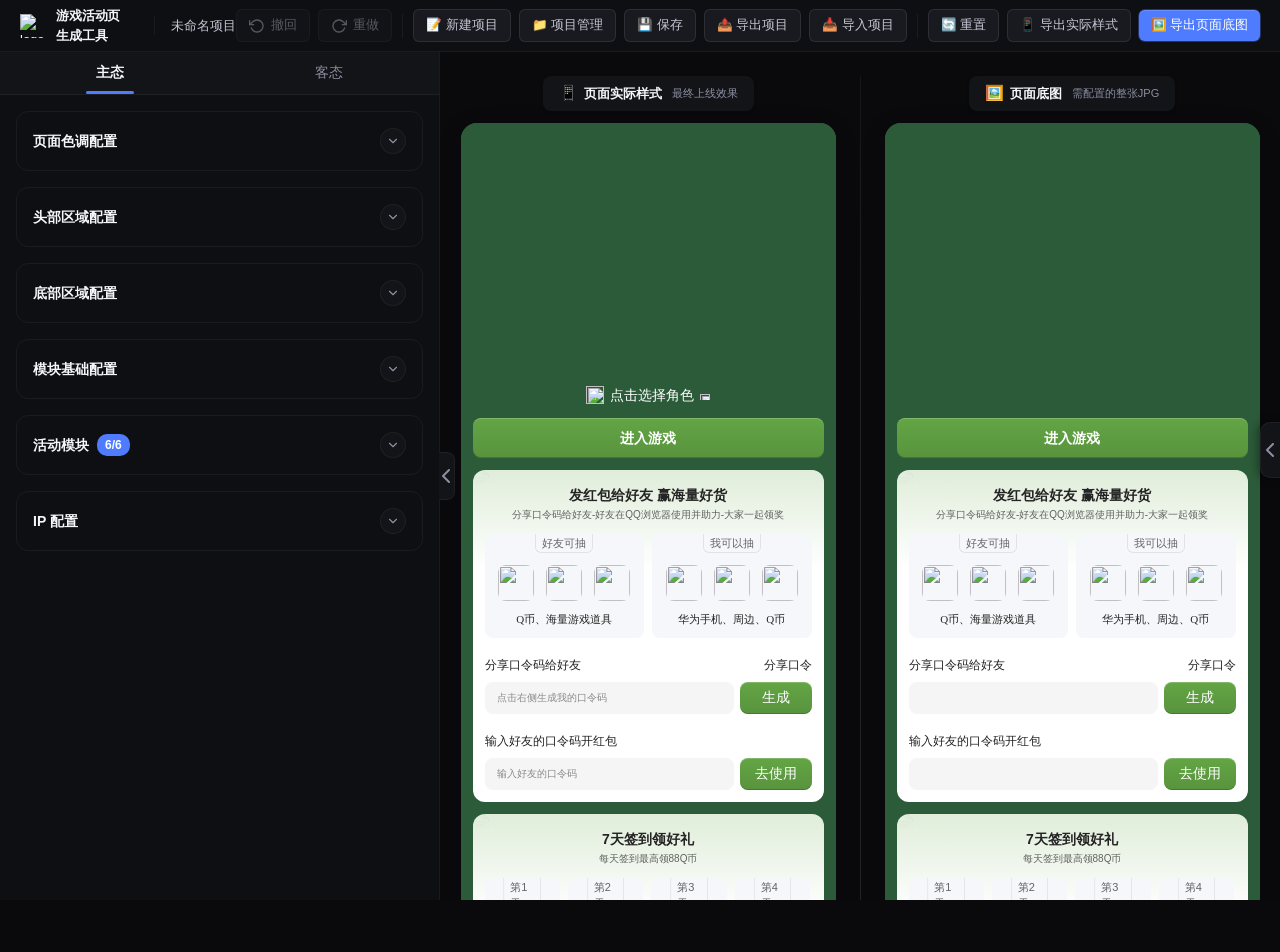
==== commit e8d46e39: "Enhance project export assets manifest" ====
--- a/game-activity-page-tool/index.html
+++ b/game-activity-page-tool/index.html
@@ -1513,6 +1513,20 @@
             content:'点击编辑';
             opacity:.45;
         }
+        .two-line-limit {
+            display:-webkit-box;
+            -webkit-line-clamp:2;
+            -webkit-box-orient:vertical;
+            overflow:hidden;
+        }
+        .two-line-limit:focus {
+            -webkit-line-clamp:2;
+            overflow:hidden;
+        }
+        .preview-container [style*="overflow:hidden"]:has(.two-line-limit:focus),
+        .preview-container [style*="overflow: hidden"]:has(.two-line-limit:focus) {
+            overflow:hidden !important;
+        }
         .m-tpl-title .editable-text,
         .m-tpl-subtitle .editable-text,
         .adaptive-label-text .editable-text {
@@ -1551,6 +1565,10 @@
         .preview-container .m-card-draw:has(.editable-text:focus),
         .preview-container .preview-module-wrap:has(.editable-text:focus) {
             overflow:visible !important;
+        }
+        .preview-container [style*="overflow:hidden"]:has(.two-line-limit:focus),
+        .preview-container [style*="overflow: hidden"]:has(.two-line-limit:focus) {
+            overflow:hidden !important;
         }
 
         /* ===== 集卡模块 - 奖励组管理 ===== */
@@ -2470,8 +2488,9 @@
         }
         .pm-item-actions {
             display:flex; gap:6px; flex-shrink:0;
-        }
-        .pm-item-actions .btn { padding:6px 14px; font-size:12px; }
+            flex-wrap:wrap; justify-content:flex-end;
+        }
+        .pm-item-actions .btn { padding:6px 12px; font-size:12px; }
         .pm-item-current {
             border-color:var(--primary);
             background:var(--primary-soft);
@@ -4880,6 +4899,7 @@
                         </div>
                         <div class="pm-item-actions">
                             <button class="btn btn-primary btn-sm" onclick="openHistoryProject('${p.id}')">打开</button>
+                            <button class="btn btn-outline btn-sm" onclick="copyProject('${p.id}')">拷贝</button>
                             <button class="btn btn-outline btn-sm" style="color:var(--danger);border-color:rgba(248,113,113,0.35)" onclick="deleteHistoryProject('${p.id}')">删除</button>
                         </div>
                     </div>
@@ -5211,6 +5231,7 @@
                         </div>
                         <div class="pm-item-actions">
                             ${isCurrent ? '' : `<button class="btn btn-primary btn-sm" onclick="pmOpenProject('${p.id}')">打开</button>`}
+                            <button class="btn btn-outline btn-sm" onclick="copyProject('${p.id}')">拷贝</button>
                             <button class="btn btn-outline btn-sm" onclick="pmEditProject('${p.id}')">编辑</button>
                             <button class="btn btn-outline btn-sm" style="color:var(--danger);border-color:rgba(248,113,113,0.35)" onclick="pmDeleteProject('${p.id}')">删除</button>
                         </div>
@@ -5227,6 +5248,65 @@
     // 翻页后滚动到顶部
     const body = document.getElementById('pmBody');
     if(body) body.scrollTop = 0;
+}
+
+function getProjectCopyName(name) {
+    const baseName = (name || '未命名项目').trim() || '未命名项目';
+    const usedNames = new Set(getProjectsMeta().map(p => p.name));
+    let copyName = `${baseName}（副本）`;
+    let idx = 2;
+    while(usedNames.has(copyName)) {
+        copyName = `${baseName}（副本${idx}）`;
+        idx++;
+    }
+    return copyName;
+}
+
+async function copyProject(id) {
+    try {
+        const meta = getProjectsMeta().find(p => p.id === id);
+        if(!meta) { alert('项目不存在'); return; }
+
+        // 拷贝当前项目时，先保存最新编辑内容，确保副本与当前画布一致
+        if(id === currentProjectId) {
+            await saveCurrentProjectData();
+        }
+
+        const snapshot = await loadProjectFromDB(id);
+        if(!snapshot) { alert('项目数据为空，无法拷贝'); return; }
+
+        const copyId = genProjectId();
+        const now = Date.now();
+        const copyMeta = {
+            id: copyId,
+            name: getProjectCopyName(meta.name),
+            game: meta.game || '',
+            time: meta.time || '',
+            createdAt: now,
+            updatedAt: now
+        };
+
+        await saveProjectToDB(copyId, snapshot);
+        addProjectMeta(copyMeta);
+        checkWelcomeScreen();
+
+        const pmOverlay = document.getElementById('pmOverlay');
+        if(pmOverlay && !pmOverlay.classList.contains('hidden')) {
+            pmCurrentPage = 1;
+            renderPMList();
+        }
+
+        const historyOverlay = document.getElementById('historyOverlay');
+        if(historyOverlay && !historyOverlay.classList.contains('hidden')) {
+            _historyPage = 1;
+            renderHistoryList();
+        }
+
+        showExportImportToast('✅ 项目已拷贝');
+    } catch(err) {
+        console.error('拷贝项目失败:', err);
+        alert('拷贝失败：' + (err.message || '未知错误'));
+    }
 }
 
 async function pmOpenProject(id) {
@@ -7607,24 +7687,24 @@
         <div style="display:flex;gap:${16*S}px">
             <div style="flex:1;height:${208*S}px;background:#F6F7FA;border-radius:${16*S}px;overflow:hidden;position:relative">
                 <div style="position:absolute;top:0;left:50%;transform:translateX(-50%);background:#F6F7FA;border-left:1px solid rgba(0,0,0,0.08);border-right:1px solid rgba(0,0,0,0.08);border-bottom:1px solid rgba(0,0,0,0.08);border-bottom-left-radius:${12*S}px;border-bottom-right-radius:${12*S}px;padding:${2*S}px ${12*S}px;font-size:${22*S}px;color:rgba(0,0,0,0.60);white-space:nowrap">
-                    <span class="editable-text" ${editable} data-field="leftTag" onblur="onRedpacketTextEdit(this,'leftTag','${iid}')" onkeydown="if(event.key==='Enter'){event.preventDefault();this.blur();}">${d.leftTag}</span>
+                    <span style="white-space:nowrap;word-break:keep-all;overflow-wrap:normal;max-width:none" class="editable-text" ${editable} data-field="leftTag" onblur="onRedpacketTextEdit(this,'leftTag','${iid}')" onkeydown="if(event.key==='Enter'){event.preventDefault();this.blur();}">${d.leftTag}</span>
                 </div>
                 <div style="position:absolute;top:${62*S}px;left:50%;transform:translateX(-50%);display:flex;align-items:center;gap:${24*S}px">
                     ${leftIconsHtml}
                 </div>
                 <div style="position:absolute;top:${154*S}px;left:0;right:0;text-align:center;font-size:${22*S}px;color:#242424;font-family:PingFang SC">
-                    <span class="editable-text" ${editable} data-field="leftPrizeText" onblur="onRedpacketTextEdit(this,'leftPrizeText','${iid}')" onkeydown="if(event.key==='Enter'){event.preventDefault();this.blur();}">${d.leftPrizeText}</span>
+                    <span style="white-space:nowrap;word-break:keep-all;overflow-wrap:normal;max-width:none" class="editable-text" ${editable} data-field="leftPrizeText" onblur="onRedpacketTextEdit(this,'leftPrizeText','${iid}')" onkeydown="if(event.key==='Enter'){event.preventDefault();this.blur();}">${d.leftPrizeText}</span>
                 </div>
             </div>
             <div style="flex:1;height:${208*S}px;background:#F6F7FA;border-radius:${16*S}px;overflow:hidden;position:relative">
                 <div style="position:absolute;top:0;left:50%;transform:translateX(-50%);background:#F6F7FA;border-left:1px solid rgba(0,0,0,0.08);border-right:1px solid rgba(0,0,0,0.08);border-bottom:1px solid rgba(0,0,0,0.08);border-bottom-left-radius:${12*S}px;border-bottom-right-radius:${12*S}px;padding:${2*S}px ${12*S}px;font-size:${22*S}px;color:rgba(0,0,0,0.60);white-space:nowrap">
-                    <span class="editable-text" ${editable} data-field="rightTag" onblur="onRedpacketTextEdit(this,'rightTag','${iid}')" onkeydown="if(event.key==='Enter'){event.preventDefault();this.blur();}">${d.rightTag}</span>
+                    <span style="white-space:nowrap;word-break:keep-all;overflow-wrap:normal;max-width:none" class="editable-text" ${editable} data-field="rightTag" onblur="onRedpacketTextEdit(this,'rightTag','${iid}')" onkeydown="if(event.key==='Enter'){event.preventDefault();this.blur();}">${d.rightTag}</span>
                 </div>
                 <div style="position:absolute;top:${62*S}px;left:50%;transform:translateX(-50%);display:flex;align-items:center;gap:${24*S}px">
                     ${rightIconsHtml}
                 </div>
                 <div style="position:absolute;top:${154*S}px;left:0;right:0;text-align:center;font-size:${22*S}px;color:#242424;font-family:PingFang SC">
-                    <span class="editable-text" ${editable} data-field="rightPrizeText" onblur="onRedpacketTextEdit(this,'rightPrizeText','${iid}')" onkeydown="if(event.key==='Enter'){event.preventDefault();this.blur();}">${d.rightPrizeText}</span>
+                    <span style="white-space:nowrap;word-break:keep-all;overflow-wrap:normal;max-width:none" class="editable-text" ${editable} data-field="rightPrizeText" onblur="onRedpacketTextEdit(this,'rightPrizeText','${iid}')" onkeydown="if(event.key==='Enter'){event.preventDefault();this.blur();}">${d.rightPrizeText}</span>
                 </div>
             </div>
         </div>
@@ -8539,6 +8619,75 @@
     </div>`;
 }
 
+
+// ===== 两行文案输入限制 =====
+const TWO_LINE_EDIT_ATTRS = 'onfocus="rememberTwoLineText(this)" oninput="getTwoLineCheckedText(this)"';
+function rememberTwoLineText(el) {
+    if(!el) return;
+    el.dataset.twoLineLastText = el.textContent || '';
+    el.dataset.twoLineLastHtml = el.innerHTML || '';
+}
+function countEditableVisualLines(el) {
+    if(!el || !el.textContent) return 1;
+    const rect = el.getBoundingClientRect();
+    const cs = window.getComputedStyle(el);
+    const clone = el.cloneNode(true);
+    clone.removeAttribute('id');
+    clone.removeAttribute('contenteditable');
+    clone.classList.remove('two-line-limit');
+    clone.style.cssText = `position:absolute;left:-99999px;top:-99999px;visibility:hidden;pointer-events:none;z-index:-1;display:block;width:${Math.max(1, rect.width)}px;max-width:${Math.max(1, rect.width)}px;height:auto;max-height:none;overflow:visible;white-space:normal;overflow-wrap:anywhere;word-break:break-word;font:${cs.font};font-size:${cs.fontSize};font-family:${cs.fontFamily};font-weight:${cs.fontWeight};letter-spacing:${cs.letterSpacing};line-height:${cs.lineHeight};padding:0;margin:0;border:0;box-sizing:border-box;-webkit-line-clamp:unset;-webkit-box-orient:initial;`;
+    document.body.appendChild(clone);
+    const lineHeight = parseFloat(cs.lineHeight) || parseFloat(cs.fontSize) * 1.3 || 16;
+    const lines = Math.ceil((clone.scrollHeight || clone.getBoundingClientRect().height) / lineHeight - 0.05);
+    clone.remove();
+    return Math.max(1, lines);
+}
+function setEditableCaretToEnd(el) {
+    if(!el) return;
+    const range = document.createRange();
+    range.selectNodeContents(el);
+    range.collapse(false);
+    const sel = window.getSelection();
+    sel.removeAllRanges();
+    sel.addRange(range);
+}
+function enforceTwoLineText(el) {
+    if(!el) return true;
+    if(!el.dataset.twoLineLastText) rememberTwoLineText(el);
+    if(countEditableVisualLines(el) <= 2) {
+        el.dataset.twoLineLastText = el.textContent || '';
+        el.dataset.twoLineLastHtml = el.innerHTML || '';
+        return true;
+    }
+    el.innerHTML = el.dataset.twoLineLastHtml || el.dataset.twoLineLastText || '';
+    setEditableCaretToEnd(el);
+    alert('最多两行文字');
+    return false;
+}
+function getTwoLineCheckedText(el) {
+    if(!el) return '';
+    let text = (el.textContent || '').trim();
+    if(!text) return '';
+    rememberTwoLineText(el);
+    el.textContent = text;
+    if(countEditableVisualLines(el) <= 2) return text;
+    let lo = 0, hi = text.length, best = '';
+    while(lo <= hi) {
+        const mid = Math.floor((lo + hi) / 2);
+        el.textContent = text.slice(0, mid);
+        if(countEditableVisualLines(el) <= 2) {
+            best = text.slice(0, mid);
+            lo = mid + 1;
+        } else {
+            hi = mid - 1;
+        }
+    }
+    el.textContent = best;
+    setEditableCaretToEnd(el);
+    alert('最多两行文字');
+    return best.trim();
+}
+
 // ---- Module: 7天签到（默认 / 抽奖两种模式）----
 // Figma 坐标系：卡片宽 702 @2x，内容左右 padding 24（总内容宽 654）
 // @2x 基准；预览为 S=0.5
@@ -8559,7 +8708,7 @@
         <div style="width:${wPct}%;height:${210*S}px;background:#F6F7FA;border-radius:${16*S}px;overflow:hidden;position:relative;flex-shrink:0">
             <!-- 顶部 tag：带 ↙↘ 圆角 -->
             <div style="position:absolute;top:0;left:50%;transform:translateX(-50%);background:#F6F7FA;border-left:1px solid rgba(0,0,0,0.08);border-right:1px solid rgba(0,0,0,0.08);border-bottom:1px solid rgba(0,0,0,0.08);border-bottom-left-radius:${12*S}px;border-bottom-right-radius:${12*S}px;padding:${2*S}px ${12*S}px;font-size:${22*S}px;color:rgba(0,0,0,0.60);white-space:nowrap">
-                <span class="editable-text" ${editable} data-field="day${dayIdx}" onblur="onSigninDayEdit(this,${dayIdx},'${iid}')" onkeydown="if(event.key==='Enter'){event.preventDefault();this.blur();}">${d.days[dayIdx]}</span>
+                <span class="editable-text two-line-limit" style="max-height:${22*S*1.3*2}px" ${editable} ${TWO_LINE_EDIT_ATTRS} data-field="day${dayIdx}" onblur="onSigninDayEdit(this,${dayIdx},'${iid}')" onkeydown="if(event.key==='Enter'){event.preventDefault();this.blur();}">${d.days[dayIdx]}</span>
             </div>
             <!-- 图 72×72，top 46+12=58 ⇒ 图左上到卡顶 46 -->
             <div style="position:absolute;top:${46*S}px;left:50%;transform:translateX(-50%);width:${72*S}px;height:${72*S}px;border-radius:${16*S}px;overflow:hidden">
@@ -8626,7 +8775,7 @@
                                     <img src="${item.img}" style="width:100%;height:100%;object-fit:cover">
                                 </div>
                                 <div style="position:absolute;top:${104*S}px;left:${16*S}px;right:${16*S}px;text-align:center;font-size:${22*S}px;color:#242424;line-height:1.3;font-family:PingFang SC">
-                                    <span class="editable-text" ${editable} data-field="lname${idx}" onblur="onSigninLotteryEdit(this,${idx},'name','${iid}')" onkeydown="if(event.key==='Enter'){event.preventDefault();this.blur();}">${item.name}</span>
+                                    <span class="editable-text two-line-limit" style="max-height:${22*S*1.3*2}px" ${editable} ${TWO_LINE_EDIT_ATTRS} data-field="lname${idx}" onblur="onSigninLotteryEdit(this,${idx},'name','${iid}')" onkeydown="if(event.key==='Enter'){event.preventDefault();this.blur();}">${item.name}</span>
                                 </div>
                             </div>`;
                         }).join('')
@@ -8700,12 +8849,12 @@
     if(v && v !== d[field]) { d[field] = v; renderPreview(); pushSnapshot(); }
 }
 function onSigninDayEdit(el, idx, instanceId) {
-    const v = el.textContent.trim();
+    const v = getTwoLineCheckedText(el);
     const d = getSigninData(instanceId); if(!d) return;
     if(v && v !== d.days[idx]) { d.days[idx] = v; renderPreview(); pushSnapshot(); }
 }
 function onSigninLotteryEdit(el, idx, field, instanceId) {
-    const v = el.textContent.trim();
+    const v = getTwoLineCheckedText(el);
     const d = getSigninData(instanceId); if(!d) return;
     if(v && d.lottery[idx] && v !== d.lottery[idx][field]) { d.lottery[idx][field] = v; renderPreview(); pushSnapshot(); }
 }
@@ -8759,7 +8908,7 @@
                         <img src="${it.img}" style="width:100%;height:100%;object-fit:cover">
                     </div>
                     <div style="position:absolute;top:${104*S}px;left:${16*S}px;right:${16*S}px;text-align:center;font-size:${22*S}px;color:#242424;line-height:1.3;font-family:PingFang SC;height:${60*S}px;display:flex;align-items:center;justify-content:center">
-                        <span class="editable-text" ${editable} data-field="mname${gi}_${itemIndex}" onblur="onMoreItemNameEdit(this,${gi},${itemIndex},'${iid}')" onkeydown="if(event.key==='Enter'){event.preventDefault();this.blur();}">${it.name}</span>
+                        <span class="editable-text two-line-limit" style="max-height:${22*S*1.3*2}px" ${editable} ${TWO_LINE_EDIT_ATTRS} data-field="mname${gi}_${itemIndex}" onblur="onMoreItemNameEdit(this,${gi},${itemIndex},'${iid}')" onkeydown="if(event.key==='Enter'){event.preventDefault();this.blur();}">${it.name}</span>
                     </div>
                 </div>`;
             }).join('');
@@ -8800,7 +8949,7 @@
     if(v && d.groups[gi] && v !== d.groups[gi][field]) { d.groups[gi][field] = v; renderPreview(); pushSnapshot(); }
 }
 function onMoreItemNameEdit(el, gi, ii, instanceId) {
-    const v = el.textContent.trim();
+    const v = getTwoLineCheckedText(el);
     const d = getMoreData(instanceId); if(!d) return;
     if(v && d.groups[gi] && d.groups[gi].items[ii] && v !== d.groups[gi].items[ii].name) {
         d.groups[gi].items[ii].name = v;
@@ -8979,7 +9128,7 @@
                         <img src="${p.img}" style="width:100%;height:100%;object-fit:cover">
                     </div>
                     <div style="position:absolute;top:${104*S}px;left:${16*S}px;right:${16*S}px;text-align:center;font-size:${22*S}px;color:#242424;line-height:1.3;font-family:PingFang SC;height:${60*S}px;display:flex;align-items:center;justify-content:center">
-                        <span class="editable-text" ${editable} data-field="mpname${i}" onblur="onLotteryMultiPrizeEdit(this,${i},'name','${iid}')" onkeydown="if(event.key==='Enter'){event.preventDefault();this.blur();}">${p.name}</span>
+                        <span class="editable-text two-line-limit" style="max-height:${22*S*1.3*2}px" ${editable} ${TWO_LINE_EDIT_ATTRS} data-field="mpname${i}" onblur="onLotteryMultiPrizeEdit(this,${i},'name','${iid}')" onkeydown="if(event.key==='Enter'){event.preventDefault();this.blur();}">${p.name}</span>
                     </div>
                 </div>`;
             }).join('');
@@ -9046,7 +9195,7 @@
                 <img src="${p.img}" style="width:100%;height:100%;object-fit:cover">
             </div>
             <div style="position:absolute;top:${120.5*S}px;left:${24*S}px;right:${24*S}px;text-align:center;font-size:${24*S}px;color:#242424;line-height:1.25;font-family:PingFang SC;height:${60*S}px;display:flex;align-items:center;justify-content:center">
-                <span class="editable-text" ${editable} data-field="pname${i}" onblur="onLotteryPrizeEdit(this,${i},'name','${iid}')" onkeydown="if(event.key==='Enter'){event.preventDefault();this.blur();}">${p.name}</span>
+                <span class="editable-text two-line-limit" style="max-height:${24*S*1.25*2}px" ${editable} ${TWO_LINE_EDIT_ATTRS} data-field="pname${i}" onblur="onLotteryPrizeEdit(this,${i},'name','${iid}')" onkeydown="if(event.key==='Enter'){event.preventDefault();this.blur();}">${p.name}</span>
             </div>
         </div>`).join('');
 
@@ -9121,7 +9270,7 @@
     if(v && v !== d[field]) { d[field] = v; renderPreview(); pushSnapshot(); }
 }
 function onLotteryPrizeEdit(el, idx, field, instanceId) {
-    const v = el.textContent.trim();
+    const v = getTwoLineCheckedText(el);
     const d = getLotteryData(instanceId); if(!d) return;
     if(v && d.prizes[idx] && v !== d.prizes[idx][field]) {
         d.prizes[idx][field] = v;
@@ -9197,7 +9346,7 @@
 }
 
 function onLotteryMultiPrizeEdit(el, idx, field, instanceId) {
-    const v = el.textContent.trim();
+    const v = getTwoLineCheckedText(el);
     const d = getLotteryData(instanceId); if(!d) return;
     if(v && d.multiPrizes[idx] && v !== d.multiPrizes[idx][field]) {
         d.multiPrizes[idx][field] = v;
@@ -9722,14 +9871,14 @@
         </div>
         <div class="benefit-row">
             <div class="benefit-card">
-                <div class="b-tag"><span class="editable-text" ${editable} data-field="leftTag" onblur="onModuleTextEdit(this,benefitsData,'leftTag')" onkeydown="if(event.key==='Enter'){event.preventDefault();this.blur();}">${d.leftTag}</span></div>
+                <div class="b-tag"><span style="white-space:nowrap;word-break:keep-all;overflow-wrap:normal;max-width:none" class="editable-text" ${editable} data-field="leftTag" onblur="onModuleTextEdit(this,benefitsData,'leftTag')" onkeydown="if(event.key==='Enter'){event.preventDefault();this.blur();}">${d.leftTag}</span></div>
                 <div class="b-icons">
                     ${d.leftIcons.map(src => `<img src="${src}">`).join('')}
                 </div>
                 <div class="b-btn" style="${getBtnStyle(pc, 76)}"><span class="editable-text" ${editable} data-field="leftBtn" onblur="onModuleTextEdit(this,benefitsData,'leftBtn')" onkeydown="if(event.key==='Enter'){event.preventDefault();this.blur();}" style="color:#fff">${d.leftBtn}</span></div>
             </div>
             <div class="benefit-card">
-                <div class="b-tag"><span class="editable-text" ${editable} data-field="rightTag" onblur="onModuleTextEdit(this,benefitsData,'rightTag')" onkeydown="if(event.key==='Enter'){event.preventDefault();this.blur();}">${d.rightTag}</span></div>
+                <div class="b-tag"><span style="white-space:nowrap;word-break:keep-all;overflow-wrap:normal;max-width:none" class="editable-text" ${editable} data-field="rightTag" onblur="onModuleTextEdit(this,benefitsData,'rightTag')" onkeydown="if(event.key==='Enter'){event.preventDefault();this.blur();}">${d.rightTag}</span></div>
                 <div class="b-icons">
                     ${d.rightIcons.map(src => `<img src="${src}">`).join('')}
                 </div>
@@ -9846,24 +9995,24 @@
         <div style="display:flex;gap:${16*S}px;margin-top:${16*S}px">
             <div style="flex:1;background:#F6F7FA;border-radius:${16*S}px;overflow:hidden;position:relative;padding:${34*S}px ${6*S}px ${12*S}px;text-align:center">
                 <div style="position:absolute;top:0;left:50%;transform:translateX(-50%);background:#F6F7FA;border-left:1px solid rgba(0,0,0,0.08);border-right:1px solid rgba(0,0,0,0.08);border-bottom:1px solid rgba(0,0,0,0.08);border-bottom-left-radius:${12*S}px;border-bottom-right-radius:${12*S}px;padding:${2*S}px ${12*S}px;font-size:${22*S}px;color:rgba(0,0,0,0.60)">
-                    <span class="editable-text" ${editable} data-field="leftTag" onblur="onGuestModuleTextEdit(this,gSendData,'leftTag')" onkeydown="if(event.key==='Enter'){event.preventDefault();this.blur();}">${d.leftTag}</span>
+                    <span style="white-space:nowrap;word-break:keep-all;overflow-wrap:normal;max-width:none" class="editable-text" ${editable} data-field="leftTag" onblur="onGuestModuleTextEdit(this,gSendData,'leftTag')" onkeydown="if(event.key==='Enter'){event.preventDefault();this.blur();}">${d.leftTag}</span>
                 </div>
                 <div style="display:flex;align-items:center;justify-content:center;gap:4px;margin:${16*S}px 0 ${10*S}px;min-height:36px">
                     ${leftIconsHtml}
                 </div>
                 <div style="font-size:${22*S}px;color:#242424;font-family:PingFang SC">
-                    <span class="editable-text" ${editable} data-field="leftPrizeText" onblur="onGuestModuleTextEdit(this,gSendData,'leftPrizeText')" onkeydown="if(event.key==='Enter'){event.preventDefault();this.blur();}">${d.leftPrizeText}</span>
+                    <span style="white-space:nowrap;word-break:keep-all;overflow-wrap:normal;max-width:none" class="editable-text" ${editable} data-field="leftPrizeText" onblur="onGuestModuleTextEdit(this,gSendData,'leftPrizeText')" onkeydown="if(event.key==='Enter'){event.preventDefault();this.blur();}">${d.leftPrizeText}</span>
                 </div>
             </div>
             <div style="flex:1;background:#F6F7FA;border-radius:${16*S}px;overflow:hidden;position:relative;padding:${34*S}px ${6*S}px ${12*S}px;text-align:center">
                 <div style="position:absolute;top:0;left:50%;transform:translateX(-50%);background:#F6F7FA;border-left:1px solid rgba(0,0,0,0.08);border-right:1px solid rgba(0,0,0,0.08);border-bottom:1px solid rgba(0,0,0,0.08);border-bottom-left-radius:${12*S}px;border-bottom-right-radius:${12*S}px;padding:${2*S}px ${12*S}px;font-size:${22*S}px;color:rgba(0,0,0,0.60)">
-                    <span class="editable-text" ${editable} data-field="rightTag" onblur="onGuestModuleTextEdit(this,gSendData,'rightTag')" onkeydown="if(event.key==='Enter'){event.preventDefault();this.blur();}">${d.rightTag}</span>
+                    <span style="white-space:nowrap;word-break:keep-all;overflow-wrap:normal;max-width:none" class="editable-text" ${editable} data-field="rightTag" onblur="onGuestModuleTextEdit(this,gSendData,'rightTag')" onkeydown="if(event.key==='Enter'){event.preventDefault();this.blur();}">${d.rightTag}</span>
                 </div>
                 <div style="display:flex;align-items:center;justify-content:center;gap:4px;margin:${16*S}px 0 ${10*S}px;min-height:36px">
                     ${rightIconsHtml}
                 </div>
                 <div style="font-size:${22*S}px;color:#242424;font-family:PingFang SC">
-                    <span class="editable-text" ${editable} data-field="rightPrizeText" onblur="onGuestModuleTextEdit(this,gSendData,'rightPrizeText')" onkeydown="if(event.key==='Enter'){event.preventDefault();this.blur();}">${d.rightPrizeText}</span>
+                    <span style="white-space:nowrap;word-break:keep-all;overflow-wrap:normal;max-width:none" class="editable-text" ${editable} data-field="rightPrizeText" onblur="onGuestModuleTextEdit(this,gSendData,'rightPrizeText')" onkeydown="if(event.key==='Enter'){event.preventDefault();this.blur();}">${d.rightPrizeText}</span>
                 </div>
             </div>
         </div>
